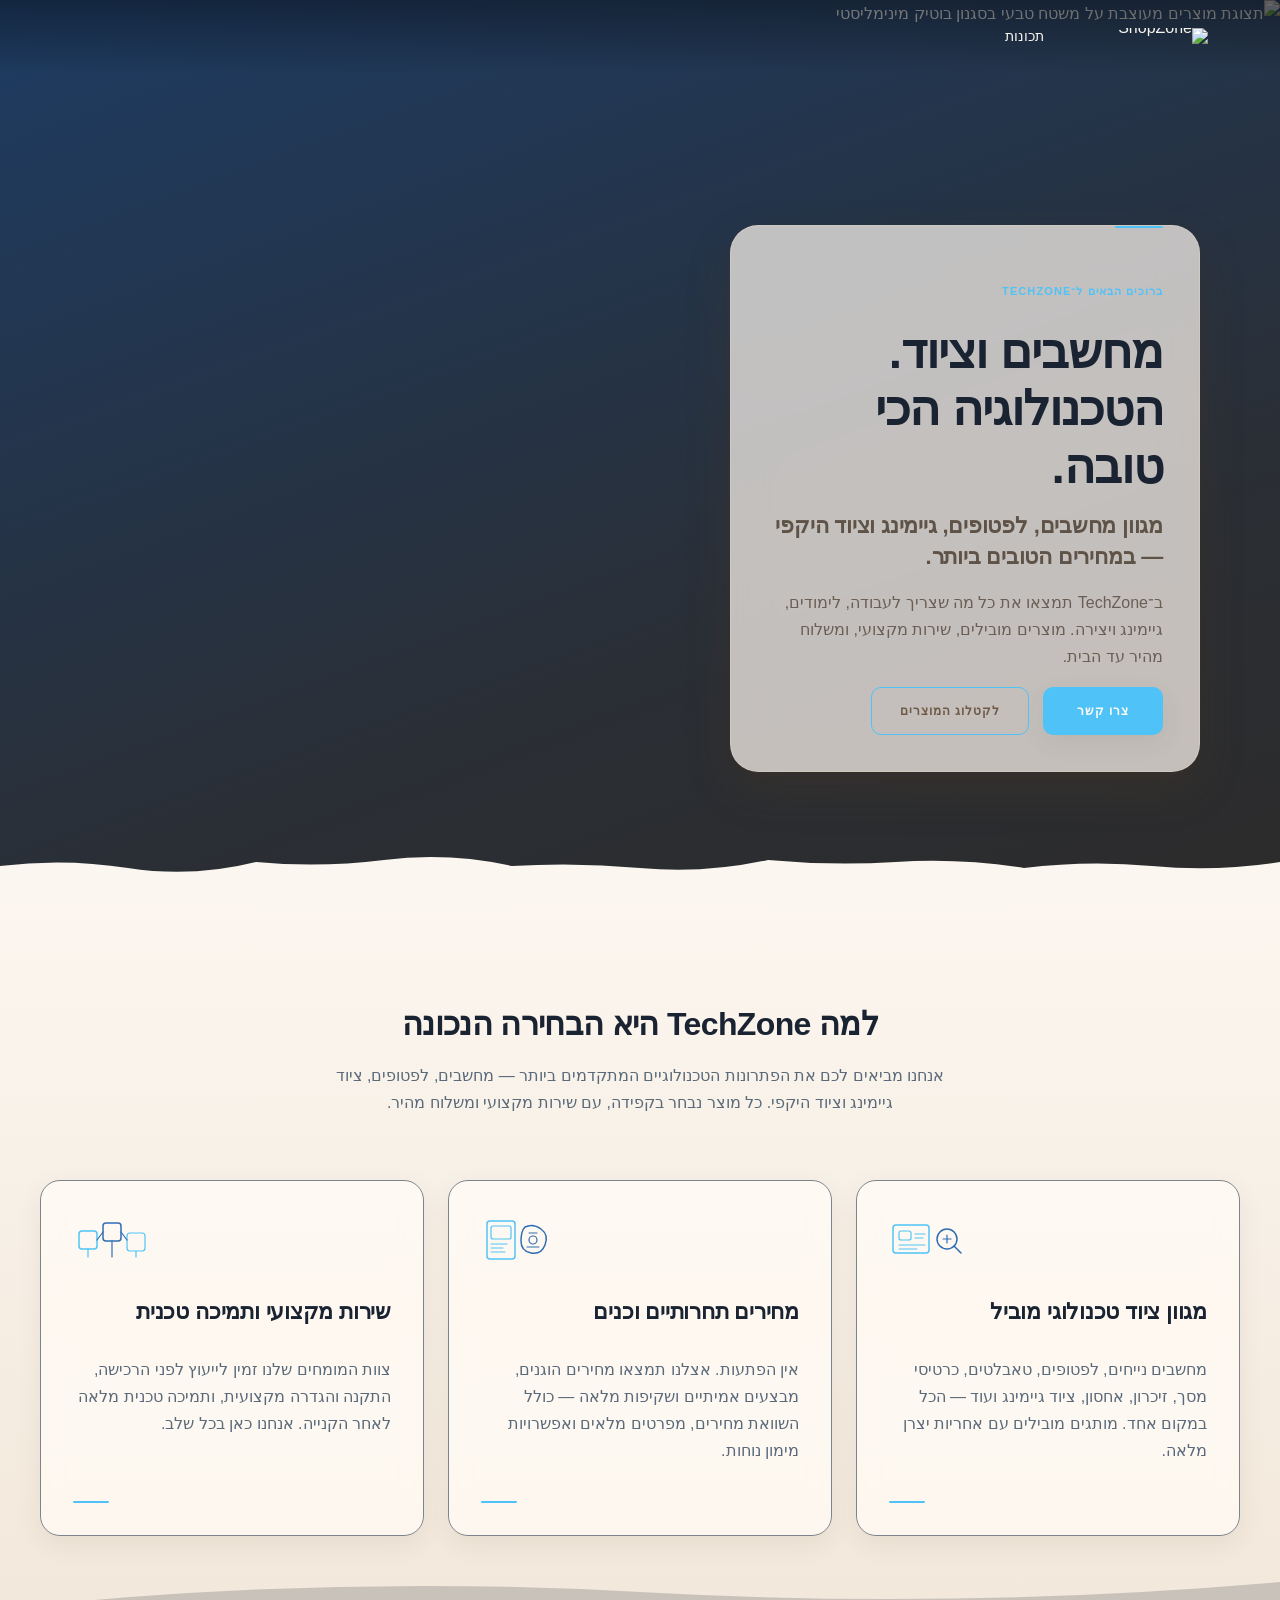
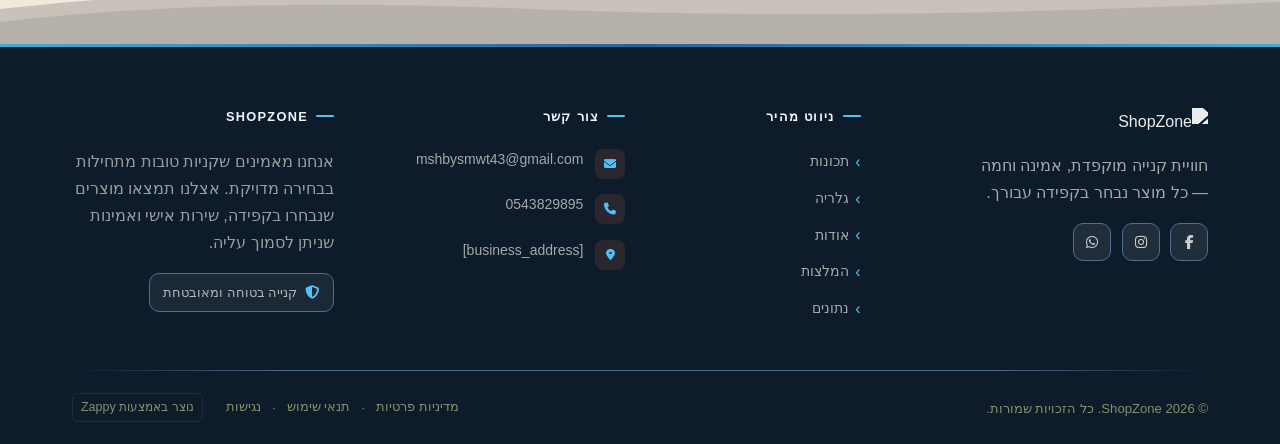
==== public/index.html @ a3709733 "Background sync: Progressive GitHub Sync" ====
<!doctype html><html dir="rtl" lang="he"><head><meta charset="UTF-8"><meta content="width=device-width,initial-scale=1" name="viewport"><meta content="index, follow" name="robots"><title>ShopZone | מסחר / קמעונאות</title><meta content="An online store focused on selling products. The specific niche, product type, and brand identity are yet to be defined." name="description"><meta content="" name="keywords"><link href="/assets/favicon.ico" rel="icon" type="image/x-icon"><link href="/assets/favicon-16x16.png" rel="icon" type="image/png" sizes="16x16"><link href="/assets/favicon-32x32.png" rel="icon" type="image/png" sizes="32x32"><link href="/assets/favicon-48x48.png" rel="icon" type="image/png" sizes="48x48"><link href="/assets/favicon-192x192.png" rel="icon" type="image/png" sizes="192x192"><link href="/assets/favicon-512x512.png" rel="icon" type="image/png" sizes="512x512"><link href="/assets/apple-touch-icon.png" rel="apple-touch-icon"><script>!function(){"use strict";var t="7cd62b9d-da8c-4a7e-b53e-143ec09399de",e="https://api.zappy5.com/api/analytics/track",a=18e5,n=2592e6,o=!0,i=!0,r=!0;var s=function(){var e="zappy_visitor_"+t,a=null;try{if(a=localStorage.getItem(e)){var o=JSON.parse(a),i=Date.now();if(i-o.created<n)return o.lastSeen=i,localStorage.setItem(e,JSON.stringify(o)),o.id}}catch(t){console.warn("Zappy Analytics: LocalStorage not available")}var r="zv_"+Date.now()+"_"+Math.random().toString(36).substr(2,9);try{localStorage.setItem(e,JSON.stringify({id:r,created:Date.now(),lastSeen:Date.now()}))}catch(t){}return r}(),c=function(){var e="zappy_session_"+t,n=null;try{if(n=sessionStorage.getItem(e)){var o=JSON.parse(n),i=Date.now();if(i-o.timestamp<a)return o.timestamp=i,sessionStorage.setItem(e,JSON.stringify(o)),o.id}}catch(t){console.warn("Zappy Analytics: SessionStorage not available")}var r="zs_"+Date.now()+"_"+Math.random().toString(36).substr(2,9);try{sessionStorage.setItem(e,JSON.stringify({id:r,timestamp:Date.now()}))}catch(t){}return r}();function l(a,n){n=n||{};var o={website_id:t,event_type:a,page_path:window.location.pathname,referrer:document.referrer||"direct",visitor_id:s,session_id:c,metadata:n};if(navigator.sendBeacon){var i=new Blob([JSON.stringify(o)],{type:"application/json"});navigator.sendBeacon(e,i)}else fetch(e,{method:"POST",headers:{"Content-Type":"application/json"},body:JSON.stringify(o),keepalive:!0}).catch(function(t){console.warn("Zappy Analytics: Failed to track event",t)})}o&&l("pageview",{title:document.title,url:window.location.href}),i&&document.addEventListener("click",function(t){var e=t.target;if("BUTTON"===e.tagName||e.closest("button")){var a="BUTTON"===e.tagName?e:e.closest("button");l("click",{element:"button",text:a.textContent.trim().substring(0,100),id:a.id||null,class:a.className||null})}else if("A"===e.tagName||e.closest("a")){var n="A"===e.tagName?e:e.closest("a");l("navigation",{element:"link",text:n.textContent.trim().substring(0,100),href:n.href,external:n.hostname!==window.location.hostname})}},!0),r&&document.addEventListener("submit",function(t){var e=t.target;l("form_submit",{form_id:e.id||null,form_name:e.name||null,form_action:e.action||null,form_method:e.method||"GET"})},!0);var d=Date.now();window.addEventListener("beforeunload",function(){l("page_unload",{time_on_page:Math.floor((Date.now()-d)/1e3),page_path:window.location.pathname})}),window.zappyAnalytics={track:l,getVisitorId:function(){return s},getSessionId:function(){return c}}}()</script><meta content="ShopZone | מסחר / קמעונאות" property="og:title"><meta content="An online store focused on selling products. The specific niche, product type, and brand identity are yet to be defined." property="og:description"><meta content="website" property="og:type"><meta content="he_IL" property="og:locale"><meta content="summary_large_image" name="twitter:card"><meta content="ShopZone | מסחר / קמעונאות" name="twitter:title"><meta content="An online store focused on selling products. The specific niche, product type, and brand identity are yet to be defined." name="twitter:description"><link href="https://cdnjs.cloudflare.com/ajax/libs/font-awesome/6.4.0/css/all.min.css" rel="stylesheet"><link href="/assets/favicon.ico" rel="icon" type="image/x-icon"><link href="/assets/favicon-16x16.png" rel="icon" type="image/png" sizes="16x16"><link href="/assets/favicon-32x32.png" rel="icon" type="image/png" sizes="32x32"><link href="/assets/favicon-48x48.png" rel="icon" type="image/png" sizes="48x48"><link href="/assets/favicon-192x192.png" rel="icon" type="image/png" sizes="192x192"><link href="/assets/favicon-512x512.png" rel="icon" type="image/png" sizes="512x512"><link href="/assets/apple-touch-icon.png" rel="apple-touch-icon"><link href="https://cdn.jsdelivr.net/npm/vanilla-cookieconsent@3/dist/cookieconsent.css" rel="stylesheet"><script src="https://cdn.jsdelivr.net/npm/vanilla-cookieconsent@3/dist/cookieconsent.umd.js"></script><script src="https://cdn.jsdelivr.net/gh/mickidum/acc_toolbar/acctoolbar/acctoolbar.min.js"></script><link href="/styles.css" rel="stylesheet"><style id="zappy-dropdown-submenu-styles">#navMenu li:has(.sub-menu),.nav-menu li:has(.sub-menu),.navbar li:has(.sub-menu),nav li:has(.sub-menu){position:relative}#navMenu .sub-menu,.nav-menu .sub-menu,.navbar .sub-menu,nav .sub-menu{display:block!important;position:absolute!important;top:100%;left:0;min-width:220px;background:#fff;border-radius:8px;box-shadow:0 8px 25px rgba(0,0,0,.15);padding:8px 0;opacity:0;visibility:hidden;transform:translateY(10px);transition:all .3s ease;z-index:1000;list-style:none;pointer-events:none}#navMenu li:hover>.sub-menu,.nav-menu li:hover>.sub-menu,.navbar li:hover>.sub-menu,nav li:hover>.sub-menu{opacity:1!important;visibility:visible!important;transform:translateY(0)!important;pointer-events:auto!important}.sub-menu li{list-style:none;margin:0;padding:0}.sub-menu a{display:block!important;padding:10px 16px!important;color:var(--text-dark,#333)!important;font-weight:500;text-decoration:none;white-space:nowrap;transition:background-color .2s}.sub-menu a:hover{background-color:#f5f5f5}[dir=rtl] .nav-menu .sub-menu,[dir=rtl] .navbar .sub-menu,[dir=rtl] nav .sub-menu,html[lang=ar] .nav-menu .sub-menu,html[lang=ar] .navbar .sub-menu,html[lang=ar] nav .sub-menu,html[lang=he] .nav-menu .sub-menu,html[lang=he] .navbar .sub-menu,html[lang=he] nav .sub-menu{left:auto!important;right:0!important}.sub-menu:empty,.sub-menu:not(:has(li)),.sub-menu:not(:has(li:not(.zappy-hidden-menu-item))){display:none!important;opacity:0!important;visibility:hidden!important;pointer-events:none!important}li:has(.menu-group-title):hover>.sub-menu{opacity:1!important;visibility:visible!important;transform:translateY(0)!important;pointer-events:auto!important}#navMenu>li>.menu-group-title,.nav-menu>li>.menu-group-title{display:inline-block;padding:.5rem 1rem;cursor:default;user-select:none}@media (max-width:768px){#navMenu .sub-menu,.nav-menu .sub-menu,.navbar .sub-menu,nav .sub-menu{position:static!important;transform:none!important;box-shadow:none!important;background:0 0!important;max-height:0;overflow:hidden;opacity:0;visibility:hidden;transition:max-height .3s ease,opacity .3s ease;padding:0!important;border-radius:0!important}.sub-menu.mobile-expanded{max-height:500px!important;opacity:1!important;visibility:visible!important;padding:8px 0 8px 16px!important}[dir=rtl] .sub-menu.mobile-expanded,html[lang=he] .sub-menu.mobile-expanded{padding:8px 16px 8px 0!important}#navMenu li:hover>.sub-menu,.nav-menu li:hover>.sub-menu,.navbar li:hover>.sub-menu,nav li:hover>.sub-menu{opacity:0;visibility:hidden;pointer-events:none}#navMenu li>.sub-menu.mobile-expanded,.nav-menu li>.sub-menu.mobile-expanded,.navbar li>.sub-menu.mobile-expanded,nav li>.sub-menu.mobile-expanded{opacity:1!important;visibility:visible!important;pointer-events:auto!important}#navMenu li:has(.sub-menu),.nav-menu li:has(.sub-menu),.navbar li:has(.sub-menu),nav li:has(.sub-menu){display:flex!important;flex-wrap:wrap!important;align-items:center!important;position:relative!important;min-height:44px!important}#navMenu li:has(.sub-menu)>a,.nav-menu li:has(.sub-menu)>a,.navbar li:has(.sub-menu)>a,nav li:has(.sub-menu)>a{flex:1!important;min-width:0!important}#navMenu li:has(.sub-menu)>.menu-group-title,.nav-menu li:has(.sub-menu)>.menu-group-title,.navbar li:has(.sub-menu)>.menu-group-title,nav li:has(.sub-menu)>.menu-group-title{flex:1!important;min-width:0!important;padding:0!important;line-height:inherit!important}#navMenu li:has(.sub-menu)>.sub-menu,.nav-menu li:has(.sub-menu)>.sub-menu,.navbar li:has(.sub-menu)>.sub-menu,nav li:has(.sub-menu)>.sub-menu{flex-basis:100%!important;width:100%!important}#navMenu li:has(.sub-menu)>a [class*=arrow],#navMenu li:has(.sub-menu)>a [class*=chevron],.nav-menu li:has(.sub-menu)>a .fa-angle-down,.nav-menu li:has(.sub-menu)>a .fa-chevron-down,.nav-menu li:has(.sub-menu)>a [class*=arrow],.nav-menu li:has(.sub-menu)>a [class*=chevron],nav li:has(.sub-menu)>a [class*=arrow],nav li:has(.sub-menu)>a [class*=chevron]{display:none!important;visibility:hidden!important}.mobile-submenu-toggle{display:flex!important;align-items:center!important;justify-content:center!important;width:44px!important;height:auto!important;background:0 0!important;border:none!important;cursor:pointer!important;color:var(--text-light)!important;position:static!important;flex-shrink:0!important;align-self:stretch!important;z-index:2!important;padding:0!important;margin:0!important}.mobile-submenu-toggle::after{content:''!important;width:0!important;height:0!important;border-left:6px solid transparent!important;border-right:6px solid transparent!important;border-top:7px solid currentColor!important;transition:transform .3s ease!important}.mobile-submenu-toggle.expanded::after{transform:rotate(180deg)!important}.sub-menu a{padding:10px 0!important;display:block!important;color:var(--text-light)!important}.navbar .sub-menu li a,.zappy-products-dropdown .sub-menu a,nav.navbar .sub-menu li a{color:var(--text-light)!important}}@media (min-width:769px){.mobile-submenu-toggle{display:none!important}}</style><style id="mobile-lang-menu-deployed-css">@media (max-width:768px){.lang-switcher,.nav-container .lang-switcher,.nav-cta-container .lang-switcher,.nav-ecommerce-icons .lang-switcher,.nav-icons-left .lang-switcher,.navbar .lang-switcher,.navbar .nav-cta-container .lang-switcher{display:none!important}.mobile-lang-menu{width:100%;border-top:1px solid rgba(128,128,128,.2);padding:8px 0 0 0;margin-top:8px}.mobile-lang-toggle{display:flex!important;align-items:center;justify-content:space-between;width:100%;padding:12px 16px;background:0 0;border:none;cursor:pointer;font-size:15px;color:inherit;font-family:inherit}.mobile-lang-toggle::after{content:'';display:inline-block;width:8px;height:8px;border-right:2px solid currentColor;border-bottom:2px solid currentColor;transform:rotate(45deg);transition:transform .3s ease;margin-left:8px}.mobile-lang-toggle.expanded::after{transform:rotate(-135deg)}.mobile-lang-options{max-height:0;overflow:hidden;transition:max-height .3s ease}.mobile-lang-options.expanded{max-height:300px}.mobile-lang-option{display:flex!important;align-items:center;gap:10px;padding:10px 24px;text-decoration:none;color:inherit;font-size:14px;font-family:inherit}.mobile-lang-option:hover{background:rgba(128,128,128,.1)}.mobile-lang-option.active{font-weight:600;opacity:.7;pointer-events:none}.mobile-lang-option img{width:20px;height:20px;border-radius:50%}}@media (min-width:769px){.mobile-lang-menu{display:none!important}}</style><style id="zappy-widget-visibility">#mic-access-tool-box,#mic-access-tool-general-button,#mic-init-access-tool #mic-access-tool-box,#mic-init-access-tool #mic-access-tool-general-button,#mic-init-access-tool .mic-access-tool-general-button,._access-icon,._access-menu,.mic-access-tool-box,.mic-access-tool-general-button,div[id*=mic-access-tool-box]{display:none!important;visibility:hidden!important;opacity:0!important;pointer-events:none!important}</style></head><body><nav class="navbar" dir="rtl"><button aria-label="Menu" class="mobile-toggle" id="mobileToggle"><svg viewBox="0 0 24 24" fill="none" height="24" width="24" class="hamburger-icon"><path d="M3 12h18M3 6h18M3 18h18" stroke="currentColor" stroke-width="2" stroke-linecap="round"></path></svg><svg viewBox="0 0 24 24" fill="none" height="24" width="24" class="close-icon" style="display:none"><path d="M18 6L6 18M6 6l12 12" stroke="currentColor" stroke-width="2" stroke-linecap="round"></path></svg></button><button aria-label="Call" class="phone-header-btn" data-phone="0543829895"><svg viewBox="0 0 24 24" fill="currentColor" height="20" width="20"><path d="M22 16.92v3a2 2 0 0 1-2.18 2 19.79 19.79 0 0 1-8.63-3.07 19.5 19.5 0 0 1-6-6 19.79 19.79 0 0 1-3.07-8.67A2 2 0 0 1 4.11 2h3a2 2 0 0 1 2 1.72 12.84 12.84 0 0 0 .7 2.81 2 2 0 0 1-.45 2.11L8.09 9.91a16 16 0 0 0 6 6l1.27-1.27a2 2 0 0 1 2.11-.45 12.84 12.84 0 0 0 2.81.7A2 2 0 0 1 22 16.92z"></path></svg></button><div class="nav-container"><div class="nav-right-group"><div class="nav-brand"><a href="/" class="logo-link"><img alt="ShopZone" src="/assets/business-logo.webp" class="logo"></a></div><ul class="nav-menu" id="navMenu"><li><a href="#features">תכונות</a></li></ul></div><div class="nav-cta-container"></div></div></nav><script>window.addEventListener("load",function(){const e=document.querySelector(".navbar, nav, header");if(!e)return void console.log("[Navbar] Navbar element not found");let t=document.getElementById("mobileToggle")||document.querySelector(".mobile-toggle")||document.querySelector(".hamburger")||document.querySelector(".hamburger-menu")||document.querySelector(".menu-toggle")||document.querySelector(".burger-menu")||document.querySelector('[aria-label="Menu"]')||document.querySelector('[aria-label="תפריט"]');const o=document.querySelector(".phone-header-btn"),n=window.getComputedStyle(e);let r=n.backgroundColor;if(console.log("[Navbar] Initial navbar background:",r),"transparent"===r||"rgba(0, 0, 0, 0)"===r||r.startsWith("rgba")&&r.includes(", 0)")){const e=n.backgroundImage;if(e&&"none"!==e)console.log("[Navbar] Navbar has background image/gradient, using dark text"),r="rgb(240, 240, 240)";else{const e=window.getComputedStyle(document.body).backgroundColor;console.log("[Navbar] Navbar transparent, using body background:",e),r=e}}const i=r.match(/\d+/g);if(i&&i.length>=3){const e=(.299*parseInt(i[0])+.587*parseInt(i[1])+.114*parseInt(i[2]))/255;console.log("[Navbar] Mobile button colors preserved from Claude CSS (luminance:",e.toFixed(2)+")");const n=document.createElement("style");n.id="zappy-mobile-nav-fix";document.documentElement.lang;document.documentElement.dir,n.textContent='\n        /* Hide mobile buttons on desktop, show only on mobile */\n        @media (min-width: 769px) {\n          .mobile-toggle,\n          .phone-header-btn {\n            display: none !important;\n          }\n        }\n        \n        /* Show and position mobile buttons correctly on mobile */\n        @media (max-width: 768px) {\n          .mobile-toggle,\n          .phone-header-btn {\n            position: absolute !important;\n            top: 50% !important;\n            transform: translateY(-50%) !important;\n            z-index: 1001 !important;\n            display: flex !important;\n            align-items: center !important;\n            justify-content: center !important;\n            width: 36px !important;\n            height: 36px !important;\n            border-radius: 50% !important;\n            border: none !important;\n            cursor: pointer !important;\n            padding: 6px !important;\n            background: none !important;\n            color: var(--nav-text, var(--text-light)) !important;\n          }\n          \n          /* LTR positioning (default): hamburger LEFT, phone RIGHT */\n          html:not([dir="rtl"]):not([lang="he"]):not([lang="ar"]) .mobile-toggle,\n          html[dir="ltr"] .mobile-toggle {\n            left: 12px !important;\n            right: auto !important;\n          }\n          html:not([dir="rtl"]):not([lang="he"]):not([lang="ar"]) .phone-header-btn,\n          html[dir="ltr"] .phone-header-btn {\n            right: 12px !important;\n            left: auto !important;\n          }\n          \n          /* RTL positioning: hamburger RIGHT, phone LEFT */\n          html[dir="rtl"] .mobile-toggle,\n          html[lang="he"] .mobile-toggle,\n          html[lang="ar"] .mobile-toggle {\n            right: 12px !important;\n            left: auto !important;\n          }\n          html[dir="rtl"] .phone-header-btn,\n          html[lang="he"] .phone-header-btn,\n          html[lang="ar"] .phone-header-btn {\n            left: 12px !important;\n            right: auto !important;\n          }\n          \n          /* CRITICAL: Ensure nav-container has min-height on mobile */\n          /* All children are positioned absolutely/fixed on mobile, so height:auto collapses to 0 */\n          .nav-container {\n            min-height: 70px !important;\n            position: relative !important;\n          }\n          \n          /* Ensure SVG icons are properly sized and inherit color */\n          .mobile-toggle svg,\n          .phone-header-btn svg {\n            width: 24px !important;\n            height: 24px !important;\n            /* Don\'t force display - let JavaScript control hamburger/close toggle */\n          }\n          \n          /* Reset nav-cta-container on mobile - remove desktop box-shadow/padding */\n          /* that creates a visible ghost box when CTA button is hidden */\n          .nav-cta-container {\n            box-shadow: none !important;\n            padding: 0 !important;\n          }\n          \n          /* Hide nav-cta-container entirely on mobile when there\'s no lang-switcher */\n          /* (only the CTA button is inside, and it\'s hidden on mobile) */\n          .nav-cta-container:not(:has(.lang-switcher)) {\n            display: none !important;\n          }\n          \n          /* CRITICAL: Prevent hero image fade gradient from bleeding over headline text */\n          /* The .image-fade-gradient has bottom: -30px (extends below parent) */\n          /* On mobile stacked layout, this overlaps the h1 text below the image */\n          .hero-image-column {\n            overflow: hidden !important;\n          }\n          .image-fade-gradient {\n            bottom: 0 !important;\n          }\n          \n          /* Hide desktop language switcher on mobile - hamburger menu handles it */\n          /* High specificity to override stored CSS */\n          .lang-switcher,\n          .nav-cta-container .lang-switcher,\n          .nav-container .lang-switcher,\n          .navbar .lang-switcher,\n          .navbar .nav-cta-container .lang-switcher {\n            display: none !important;\n          }\n        }\n      ';const r=document.getElementById("zappy-mobile-nav-fix");r&&r.remove(),document.head.appendChild(n),console.log("[Navbar] Critical CSS injected for mobile nav positioning");const l=window.innerWidth<=768;if(t){const e=t.querySelector(".hamburger-icon"),o=t.querySelector(".close-icon");e&&(e.style.setProperty("width","24px","important"),e.style.setProperty("height","24px","important"),e.style.setProperty("display","block","important")),o&&(o.style.setProperty("width","24px","important"),o.style.setProperty("height","24px","important"),o.style.setProperty("display","none","important")),l?(t.style.setProperty("position","absolute","important"),t.style.setProperty("top","50%","important"),t.style.setProperty("transform","translateY(-50%)","important"),t.style.setProperty("z-index","1001","important"),t.style.removeProperty("left"),t.style.removeProperty("right"),console.log("[Navbar] Mobile toggle positioning applied (mobile viewport)")):(t.style.removeProperty("position"),t.style.removeProperty("top"),t.style.removeProperty("transform"),t.style.removeProperty("z-index"),t.style.removeProperty("left"),t.style.removeProperty("right"),console.log("[Navbar] Desktop viewport - cleared mobile toggle inline positioning"))}if(o){const e=o.querySelector("svg");e&&(e.style.width="24px",e.style.height="24px",e.setAttribute("width","24"),e.setAttribute("height","24")),l?(o.style.setProperty("position","absolute","important"),o.style.setProperty("top","50%","important"),o.style.setProperty("transform","translateY(-50%)","important"),o.style.setProperty("z-index","1001","important"),o.style.removeProperty("left"),o.style.removeProperty("right"),console.log("[Navbar] Phone button positioning applied (mobile viewport)")):(o.style.removeProperty("position"),o.style.removeProperty("top"),o.style.removeProperty("transform"),o.style.removeProperty("z-index"),o.style.removeProperty("left"),o.style.removeProperty("right"),console.log("[Navbar] Desktop viewport - cleared phone button inline positioning"))}}else console.log("[Navbar] Could not parse background color:",r);t=document.getElementById("mobileToggle")||document.querySelector(".mobile-toggle")||document.querySelector(".hamburger")||document.querySelector(".hamburger-menu")||document.querySelector(".menu-toggle")||document.querySelector(".burger-menu")||document.querySelector('[aria-label="Menu"]')||document.querySelector('[aria-label="תפריט"]');const l=document.getElementById("navMenu")||document.querySelector(".nav-menu")||document.querySelector(".nav-links")||document.querySelector("nav ul:not(.submenu)");if(!t||!l)return void console.log("[Navbar] Mobile toggle or menu not found:",{toggle:!!t,menu:!!l});l.id||(l.id="navMenu"),console.log("[Navbar] Initializing mobile menu...");const a=t.cloneNode(!0);t.parentNode.replaceChild(a,t),a.addEventListener("click",function(e){e.preventDefault(),e.stopPropagation();const t=this.querySelector(".hamburger-icon"),o=this.querySelector(".close-icon");l.classList.contains("active")?(l.classList.remove("active"),t&&t.style.setProperty("display","block","important"),o&&o.style.setProperty("display","none","important"),document.body.style.overflow="",console.log("[Navbar] Menu closed")):(l.classList.add("active"),t&&t.style.setProperty("display","none","important"),o&&o.style.setProperty("display","block","important"),document.body.style.overflow="hidden",console.log("[Navbar] Menu opened"))}),l.querySelectorAll("a").forEach(function(e){e.addEventListener("click",function(){if("#"===this.getAttribute("href"))return;const e=a.querySelector(".hamburger-icon"),t=a.querySelector(".close-icon");l.classList.remove("active"),e&&e.style.setProperty("display","block","important"),t&&t.style.setProperty("display","none","important"),document.body.style.overflow="",console.log("[Navbar] Menu closed (link clicked)")})});var s=l.querySelectorAll(".dropdown-toggle");s.forEach(function(e){e.addEventListener("click",function(e){e.preventDefault(),e.stopPropagation();var t=this.closest(".nav-dropdown");t&&(t.parentNode.querySelectorAll(".nav-dropdown.open").forEach(function(e){e!==t&&e.classList.remove("open")}),t.classList.toggle("open"),console.log("[Navbar] Dropdown toggled:",t.classList.contains("open")?"open":"closed"))})}),document.addEventListener("click",function(e){e.target.closest(".nav-dropdown")||document.querySelectorAll(".nav-dropdown.open").forEach(function(e){e.classList.remove("open")})}),console.log("[Navbar] Dropdown handlers initialized for "+s.length+" dropdowns"),o&&o.addEventListener("click",function(){const e=document.querySelectorAll('a[href^="tel:"]'),t=e.length>0?e[0].getAttribute("href").replace("tel:",""):"0543829895";window.location.href="tel:"+t,console.log("[Navbar] Phone button clicked")}),console.log("[Navbar] Mobile menu initialized successfully");const p=function(){const e=document.querySelector(".whatsapp-float");e&&(window.innerWidth>=769?(e.style.setProperty("display","none","important"),e.style.setProperty("visibility","hidden","important"),e.style.setProperty("opacity","0","important"),e.style.setProperty("pointer-events","none","important"),console.log("[WhatsApp] Button hidden on desktop")):(e.style.removeProperty("display"),e.style.removeProperty("visibility"),e.style.removeProperty("opacity"),e.style.removeProperty("pointer-events"),console.log("[WhatsApp] Button visible on mobile")))};let c;p(),window.addEventListener("resize",function(){clearTimeout(c),c=setTimeout(p,100)})})</script><main><section class="index-hero-section" data-layout-spec="בית-hero" dir="rtl" id="hero" data-hero-type="fullscreen-scrim"><div class="index-hero-bg"><img alt="תצוגת מוצרים מעוצבת על משטח טבעי בסגנון בוטיק מינימליסטי" src="/assets/site-index-hero-image-1-1775241891727-wru6cg.webp?v=1775241891727" data-context="Warm natural-light lifestyle retail scene: a beautifully arranged flat lay or tabletop display with curated everyday products — ceramics, small goods, wrapped packages — on a linen or marble surface. Soft morning light, warm cream and terracotta tones, editorial premium feel, no people, calm and inviting atmosphere, high-end boutique retail photography." data-hero-bg="true" data-placeholder="index-hero-image-1" height="700" width="1200"></div><div class="index-hero-scrim" aria-hidden="true"></div><div class="index-hero-card-wrapper"><div class="index-hero-card"><div class="index-hero-accent-line" aria-hidden="true"></div><span class="index-hero-eyebrow">ברוכים הבאים ל־TechZone</span><h1 class="index-hero-h1">מחשבים וציוד.<br>הטכנולוגיה הכי טובה.</h1><h3 class="index-hero-h3">מגוון מחשבים, לפטופים, גיימינג וציוד היקפי — במחירים הטובים ביותר.</h3><p class="index-hero-body">ב־TechZone תמצאו את כל מה שצריך לעבודה, לימודים, גיימינג ויצירה. מוצרים מובילים, שירות מקצועי, ומשלוח מהיר עד הבית.</p><div class="index-hero-ctas"><a href="#contact" class="index-hero-btn-primary">צרו קשר</a><a href="#showcase" class="index-hero-btn-secondary">לקטלוג המוצרים</a></div></div></div><div class="index-hero-divider-wrapper"><svg viewBox="0 0 1200 72" aria-hidden="true" xmlns="http://www.w3.org/2000/svg" data-no-icon-edit="true" preserveAspectRatio="none"><path d="M0,72 L0,38 Q60,30 120,40 T240,34 Q300,40 360,32 T480,38 Q540,34 600,40 T720,32 Q780,38 840,34 T960,40 Q1020,32 1080,38 T1200,34 L1200,72 Z" fill="#fbf6ef"></path></svg></div></section><section class="index-features-section" data-layout-spec="בית-features" dir="rtl" id="features"><div class="index-features-container"><div class="index-features-intro"><h2 class="index-features-heading">למה TechZone היא הבחירה הנכונה</h2><p class="index-features-subheading">אנחנו מביאים לכם את הפתרונות הטכנולוגיים המתקדמים ביותר — מחשבים, לפטופים, ציוד גיימינג וציוד היקפי. כל מוצר נבחר בקפידה, עם שירות מקצועי ומשלוח מהיר.</p></div><div class="index-features-grid"><article class="index-feature-card"><div class="index-feature-illustration" aria-hidden="true"><svg viewBox="0 0 80 56" fill="none" height="56" width="80" aria-hidden="true" xmlns="http://www.w3.org/2000/svg" data-no-icon-edit="true"><rect fill="none" height="28" rx="3" stroke="#4FC3F7" stroke-width="1.5" width="36" x="4" y="12"></rect><rect fill="none" height="9" rx="2" stroke="#4FC3F7" stroke-width="1.2" width="12" x="10" y="18"></rect><line stroke="#4FC3F7" stroke-linecap="round" stroke-width="1.2" x1="26" x2="36" y1="21" y2="21"></line><line stroke="#4FC3F7" stroke-linecap="round" stroke-width="1.2" x1="26" x2="34" y1="25" y2="25"></line><line stroke="#4FC3F7" stroke-linecap="round" stroke-width="1" x1="10" x2="36" y1="32" y2="32"></line><line stroke="#4FC3F7" stroke-linecap="round" stroke-width="1" x1="10" x2="28" y1="36" y2="36"></line><circle cx="58" cy="26" fill="none" r="10" stroke="#2E6DB4" stroke-width="1.5"></circle><line stroke="#2E6DB4" stroke-linecap="round" stroke-width="1.5" x1="65" x2="72" y1="33" y2="40"></line><line stroke="#2E6DB4" stroke-linecap="round" stroke-width="1.2" x1="54" x2="62" y1="26" y2="26"></line><line stroke="#2E6DB4" stroke-linecap="round" stroke-width="1.2" x1="58" x2="58" y1="22" y2="30"></line></svg></div><div class="index-feature-content"><h3 class="index-feature-title">מגוון ציוד טכנולוגי מוביל</h3><p class="index-feature-text">מחשבים נייחים, לפטופים, טאבלטים, כרטיסי מסך, זיכרון, אחסון, ציוד גיימינג ועוד — הכל במקום אחד. מותגים מובילים עם אחריות יצרן מלאה.</p><div class="index-feature-accent-line" aria-hidden="true"></div></div></article><article class="index-feature-card"><div class="index-feature-illustration" aria-hidden="true"><svg viewBox="0 0 80 56" fill="none" height="56" width="80" aria-hidden="true" xmlns="http://www.w3.org/2000/svg" data-no-icon-icon="true"><rect fill="none" height="38" rx="3" stroke="#4FC3F7" stroke-width="1.5" width="28" x="6" y="8"></rect><rect fill="none" height="13" rx="2" stroke="#4FC3F7" stroke-width="1.2" width="20" x="10" y="13"></rect><line stroke="#4FC3F7" stroke-linecap="round" stroke-width="1.2" x1="10" x2="26" y1="31" y2="31"></line><line stroke="#4FC3F7" stroke-linecap="round" stroke-width="1" x1="10" x2="22" y1="35" y2="35"></line><line stroke="#4FC3F7" stroke-linecap="round" stroke-width="1" x1="10" x2="24" y1="39" y2="39"></line><path d="M44 14 Q52 10 60 16 Q68 22 64 32 Q60 42 50 40 Q40 38 40 28 Q40 18 44 14Z" fill="none" stroke="#2E6DB4" stroke-width="1.5"></path><circle cx="52" cy="27" fill="none" r="4" stroke="#2E6DB4" stroke-width="1.2"></circle><line stroke="#2E6DB4" stroke-linecap="round" stroke-width="1" x1="48" x2="56" y1="20" y2="20"></line><line stroke="#2E6DB4" stroke-linecap="round" stroke-width="1" x1="46" x2="58" y1="34" y2="34"></line></svg></div><div class="index-feature-content"><h3 class="index-feature-title">מחירים תחרותיים וכנים</h3><p class="index-feature-text">אין הפתעות. אצלנו תמצאו מחירים הוגנים, מבצעים אמיתיים ושקיפות מלאה — כולל השוואת מחירים, מפרטים מלאים ואפשרויות מימון נוחות.</p><div class="index-feature-accent-line" aria-hidden="true"></div></div></article><article class="index-feature-card"><div class="index-feature-illustration" aria-hidden="true"><svg viewBox="0 0 80 56" fill="none" height="56" width="80" aria-hidden="true" xmlns="http://www.w3.org/2000/svg" data-no-icon-edit="true"><rect fill="none" height="18" rx="3" stroke="#4FC3F7" stroke-width="1.5" width="18" x="6" y="18"></rect><rect fill="none" height="18" rx="3" stroke="#2E6DB4" stroke-width="1.5" width="18" x="30" y="10"></rect><rect fill="none" height="18" rx="3" stroke="#4FC3F7" stroke-width="1.2" width="18" x="54" y="20"></rect><line stroke="#2E6DB4" stroke-linecap="round" stroke-width="1.2" x1="24" x2="30" y1="27" y2="19"></line><line stroke="#2E6DB4" stroke-linecap="round" stroke-width="1.2" x1="48" x2="54" y1="19" y2="27"></line><line stroke="#4FC3F7" stroke-linecap="round" stroke-width="1.2" x1="15" x2="15" y1="36" y2="44"></line><line stroke="#2E6DB4" stroke-linecap="round" stroke-width="1.2" x1="39" x2="39" y1="28" y2="44"></line><line stroke="#4FC3F7" stroke-linecap="round" stroke-width="1.2" x1="63" x2="63" y1="38" y2="44"></line></svg></div><div class="index-feature-content"><h3 class="index-feature-title">שירות מקצועי ותמיכה טכנית</h3><p class="index-feature-text">צוות המומחים שלנו זמין לייעוץ לפני הרכישה, התקנה והגדרה מקצועית, ותמיכה טכנית מלאה לאחר הקנייה. אנחנו כאן בכל שלב.</p><div class="index-feature-accent-line" aria-hidden="true"></div></div></article></div></div><div class="index-features-divider-wrapper"><svg viewBox="0 0 1200 90" aria-hidden="true" xmlns="http://www.w3.org/2000/svg" data-no-icon-edit="true" preserveAspectRatio="none"><path d="M0,90 L0,55 Q300,20 600,38 Q900,56 1200,28 L1200,90 Z" fill="var(--bg-dark)" fill-opacity="0.18"></path><path d="M0,90 L0,68 Q200,42 500,55 Q800,68 1200,48 L1200,90 Z" fill="var(--bg-dark)" fill-opacity="0.10"></path></svg></div></section></main><footer class="site-footer" dir="rtl"><div class="footer-container"><div class="footer-top"><div class="footer-col footer-brand"><a href="/" class="footer-logo-link"><img alt="ShopZone" src="/assets/business-logo.webp" class="logo"></a><p class="footer-tagline">חוויית קנייה מוקפדת, אמינה וחמה — כל מוצר נבחר בקפידה עבורך.</p><div class="footer-social"><a href="[facebook_handle]" aria-label="Facebook"><i class="fab fa-facebook-f"></i></a><a href="[instagram_handle]" aria-label="Instagram"><i class="fab fa-instagram"></i></a><a href="[whatsapp_handle]" aria-label="WhatsApp"><i class="fab fa-whatsapp"></i></a></div></div><div class="footer-col"><h4 class="footer-heading"><span class="heading-accent"></span>ניווט מהיר</h4><ul class="footer-links"><li><a href="#features">תכונות</a></li><li><a href="#showcase">גלריה</a></li><li><a href="#about">אודות</a></li><li><a href="#testimonials">המלצות</a></li><li><a href="#stats">נתונים</a></li></ul></div><div class="footer-col"><h4 class="footer-heading"><span class="heading-accent"></span>צור קשר</h4><ul class="footer-contact"><li><span class="contact-icon"><i class="fas fa-envelope"></i></span><span class="contact-text"><a href="mailto:mshbysmwt43@gmail.com">mshbysmwt43@gmail.com</a></span></li><li><span class="contact-icon"><i class="fas fa-phone"></i></span><span class="contact-text"><a href="tel:0543829895">0543829895</a></span></li><li><a href="/"><span class="contact-icon"><i class="fas fa-map-marker-alt"></i></span><span class="contact-text">[business_address]</span></a></li></ul></div><div class="footer-col footer-extra"><h4 class="footer-heading"><span class="heading-accent"></span>ShopZone</h4><p class="footer-about-text">אנחנו מאמינים שקניות טובות מתחילות בבחירה מדויקת. אצלנו תמצאו מוצרים שנבחרו בקפידה, שירות אישי ואמינות שניתן לסמוך עליה.</p><div class="footer-badge"><i class="fas fa-shield-alt"></i><span>קנייה בטוחה ומאובטחת</span></div></div></div><div class="footer-divider"></div><div class="footer-bottom"><div class="footer-bottom-right"><span class="footer-copyright">© 2026 ShopZone. כל הזכויות שמורות.</span></div><div class="footer-bottom-left"><nav class="footer-legal" aria-label="קישורים משפטיים"><a href="/privacy">מדיניות פרטיות</a><span class="legal-sep">·</span><a href="/terms">תנאי שימוש</a><span class="legal-sep">·</span><a href="/accessibility">נגישות</a></nav><a href="https://zappy5.com" class="zappy-attribution" target="_blank">נוצר באמצעות Zappy</a></div></div></div></footer><a href="https://wa.me/[whatsapp_handle]" class="whatsapp-float" aria-label="WhatsApp"><i class="fab fa-whatsapp"></i></a><div data-integration="accessibility:toolbar"></div><script src="/script.js"></script><script id="zappy-mobile-submenu-script">!function(){function e(){if(window.innerWidth>768)return document.querySelectorAll(".mobile-submenu-toggle").forEach(function(e){e.remove()}),void document.querySelectorAll(".sub-menu.mobile-expanded").forEach(function(e){e.classList.remove("mobile-expanded")});document.querySelectorAll(".nav-menu li:has(.sub-menu), nav li:has(.sub-menu), .navbar li:has(.sub-menu), #navMenu li:has(.sub-menu)").forEach(function(e){if(!e.querySelector(".mobile-submenu-toggle")){var t=e.querySelector(".sub-menu"),n=e.querySelector(":scope > a");if(t&&n){var o=document.createElement("button");o.className="mobile-submenu-toggle",o.setAttribute("aria-label","Toggle submenu"),o.setAttribute("type","button"),n.insertAdjacentElement("afterend",o),o.addEventListener("click",function(e){e.preventDefault(),e.stopPropagation(),document.querySelectorAll(".sub-menu.mobile-expanded").forEach(function(e){if(e!==t){e.classList.remove("mobile-expanded");var n=e.parentElement.querySelector(".mobile-submenu-toggle");n&&n.classList.remove("expanded")}}),t.classList.toggle("mobile-expanded"),o.classList.toggle("expanded")})}}})}var t;"loading"===document.readyState?document.addEventListener("DOMContentLoaded",e):e(),window.addEventListener("resize",function(){clearTimeout(t),t=setTimeout(e,250)});var n=new MutationObserver(function(t){t.forEach(function(t){if("attributes"===t.type){var n=t.target;n.classList&&(n.classList.contains("active")||n.classList.contains("open"))&&setTimeout(e,100)}})});setTimeout(function(){document.querySelectorAll(".mobile-menu, .nav-menu, #navMenu, nav").forEach(function(e){n.observe(e,{attributes:!0,attributeFilter:["class","style"]})})},500)}()</script><script id="zappy-mobile-lang-menu-script">!function(){function e(){if(window.innerWidth>768){var e=document.querySelector(".mobile-lang-menu");e&&e.remove()}else if(!document.querySelector(".mobile-lang-menu")){var n=document.querySelector(".lang-switcher");if(n){var a=n.querySelector(".lang-switcher-dropdown");if(a){var i=a.querySelectorAll(".lang-option");if(0!==i.length){var t=document.getElementById("navMenu")||document.querySelector(".nav-menu")||document.querySelector("nav ul");if(t){var l=document.documentElement.lang||"en",s=document.createElement("div");s.className="mobile-lang-menu";var c={he:{name:"עברית",flag:"https://api.iconify.design/circle-flags/il.svg"},en:{name:"English",flag:"https://api.iconify.design/circle-flags/us.svg"},ar:{name:"العربية",flag:"https://api.iconify.design/circle-flags/sa.svg"},fr:{name:"Français",flag:"https://api.iconify.design/circle-flags/fr.svg"},es:{name:"Español",flag:"https://api.iconify.design/circle-flags/es.svg"},de:{name:"Deutsch",flag:"https://api.iconify.design/circle-flags/de.svg"},ru:{name:"Русский",flag:"https://api.iconify.design/circle-flags/ru.svg"},zh:{name:"中文",flag:"https://api.iconify.design/circle-flags/cn.svg"},ja:{name:"日本語",flag:"https://api.iconify.design/circle-flags/jp.svg"},pt:{name:"Português",flag:"https://api.iconify.design/circle-flags/br.svg"},it:{name:"Italiano",flag:"https://api.iconify.design/circle-flags/it.svg"},ko:{name:"한국어",flag:"https://api.iconify.design/circle-flags/kr.svg"}}[l]||{name:l,flag:""},r=document.createElement("button");r.className="mobile-lang-toggle",r.type="button";var g=c.flag?'<img src="'+c.flag+'" width="20" height="20" alt="" style="border-radius:50%;margin-right:8px;margin-left:8px;">':"";r.innerHTML=g+c.name,s.appendChild(r);var o=document.createElement("div");o.className="mobile-lang-options";var d=document.createElement("a");d.className="mobile-lang-option active",d.href="#",d.innerHTML=g+c.name,o.appendChild(d),i.forEach(function(e){var n=document.createElement("a");n.className="mobile-lang-option",n.href=e.getAttribute("href"),n.innerHTML=e.innerHTML,o.appendChild(n)}),s.appendChild(o),t.appendChild(s),r.addEventListener("click",function(e){e.preventDefault(),e.stopPropagation(),r.classList.toggle("expanded"),o.classList.toggle("expanded")})}}}}}}"loading"===document.readyState?document.addEventListener("DOMContentLoaded",e):e(),window.addEventListener("resize",function(){clearTimeout(window._mlrt),window._mlrt=setTimeout(e,250)})}()</script></body></html>
---- styles.css ----
/* Self-hosted fonts (Inter + Rubik for multi-language support) */

/* Inter font (English / LTR languages) */
@font-face {
  font-family: 'Inter';
  font-style: normal;
  font-weight: 400;
  font-display: swap;
  src: url('assets/fonts/Inter-Regular.woff2') format('woff2');
}

@font-face {
  font-family: 'Inter';
  font-style: normal;
  font-weight: 500;
  font-display: swap;
  src: url('assets/fonts/Inter-Medium.woff2') format('woff2');
}

@font-face {
  font-family: 'Inter';
  font-style: normal;
  font-weight: 600;
  font-display: swap;
  src: url('assets/fonts/Inter-SemiBold.woff2') format('woff2');
}

@font-face {
  font-family: 'Inter';
  font-style: normal;
  font-weight: 700;
  font-display: swap;
  src: url('assets/fonts/Inter-Bold.woff2') format('woff2');
}

/* Rubik font (Hebrew / RTL languages) */
@font-face {
  font-family: 'Rubik';
  font-style: normal;
  font-weight: 400;
  font-display: swap;
  src: url('assets/fonts/Rubik-Regular.woff2') format('woff2');
}

@font-face {
  font-family: 'Rubik';
  font-style: normal;
  font-weight: 500;
  font-display: swap;
  src: url('assets/fonts/Rubik-Medium.woff2') format('woff2');
}

@font-face {
  font-family: 'Rubik';
  font-style: normal;
  font-weight: 600;
  font-display: swap;
  src: url('assets/fonts/Rubik-SemiBold.woff2') format('woff2');
}

@font-face {
  font-family: 'Rubik';
  font-style: normal;
  font-weight: 700;
  font-display: swap;
  src: url('assets/fonts/Rubik-Bold.woff2') format('woff2');
}


/* Self-hosted fonts (Inter + Rubik for multi-language support) */

/* Inter font (English / LTR languages) */
@font-face {
  font-family: 'Inter';
  font-style: normal;
  font-weight: 400;
  font-display: swap;
  src: url('assets/fonts/Inter-Regular.woff2') format('woff2');
}

@font-face {
  font-family: 'Inter';
  font-style: normal;
  font-weight: 500;
  font-display: swap;
  src: url('assets/fonts/Inter-Medium.woff2') format('woff2');
}

@font-face {
  font-family: 'Inter';
  font-style: normal;
  font-weight: 600;
  font-display: swap;
  src: url('assets/fonts/Inter-SemiBold.woff2') format('woff2');
}

@font-face {
  font-family: 'Inter';
  font-style: normal;
  font-weight: 700;
  font-display: swap;
  src: url('assets/fonts/Inter-Bold.woff2') format('woff2');
}

/* Rubik font (Hebrew / RTL languages) */
@font-face {
  font-family: 'Rubik';
  font-style: normal;
  font-weight: 400;
  font-display: swap;
  src: url('assets/fonts/Rubik-Regular.woff2') format('woff2');
}

@font-face {
  font-family: 'Rubik';
  font-style: normal;
  font-weight: 500;
  font-display: swap;
  src: url('assets/fonts/Rubik-Medium.woff2') format('woff2');
}

@font-face {
  font-family: 'Rubik';
  font-style: normal;
  font-weight: 600;
  font-display: swap;
  src: url('assets/fonts/Rubik-SemiBold.woff2') format('woff2');
}

@font-face {
  font-family: 'Rubik';
  font-style: normal;
  font-weight: 700;
  font-display: swap;
  src: url('assets/fonts/Rubik-Bold.woff2') format('woff2');
}
:root {
--primary: #1A3F6F;
  --secondary: #2E6DB4;
  --accent: #4FC3F7;
  --bg-light: #F5F7FA;
  --bg-dark: #0D1B2A;
  --text-dark: #1A2332;
  --text-light: #F0F6FF;
  --text-muted: #5A6A7A;
  --border-light: #7d848b;
  --border-dark: #516d92;
  --nav-bg: transparent;
  --nav-text: #F8F4EE;
  --nav-text-hover: #C96E4B;

  --radius-sm: 6px;
  --radius-card: 20px;
  --radius-btn: 10px;
  --radius-img: 14px;
  --radius-badge: 6px;
  --radius-input: 10px;
  --shadow-subtle: 0 4px 12px rgba(88, 63, 38, 0.06);
  --shadow-card: 0 8px 24px rgba(88, 63, 38, 0.08);
  --shadow-elevated: 0 18px 44px rgba(88, 63, 38, 0.16);
  --shadow-btn-hover: 0 14px 34px rgba(185, 99, 57, 0.18);
  --spacing-section: 96px;
  --spacing-section-mobile: 56px;
  --spacing-card-padding: 32px;
  --spacing-card-gap: 24px;
  --spacing-element-gap: 16px;
  --transition-default: all 0.25s ease;
  --transition-hover: all 0.2s ease;

  --gradient-primary: linear-gradient(135deg, #44BFF6 0%, #18B0F4 100%);
  --gradient-gold-shine: linear-gradient(135deg, #d7c3a4 0%, #4AC1F7 50%, #e8dbc5 100%);
  --gradient-secondary: linear-gradient(135deg, #3174C0 0%, #265A95 100%);
  --gradient-gold-accent: linear-gradient(180deg, #ccb493 0%, #9b8662 100%);
  --gradient-dark-section: linear-gradient(180deg, #bca58c 0%, #8f7456 100%);
  --gradient-overlay-dark: linear-gradient(180deg, rgba(80, 58, 38, 0.18) 0%, rgba(80, 58, 38, 0.34) 100%);
  --gradient-light-section: linear-gradient(180deg, #fbf6ef 0%, #f2e7da 100%);
  --gradient-overlay-light: linear-gradient(180deg, rgba(255, 250, 244, 0.88) 0%, rgba(255, 250, 244, 0.72) 100%);
  --primary-color: #1A3F6F;
  --secondary-color: #2E6DB4;
  --accent-color: #4FC3F7;
  --background-color: #F5F7FA;
  --surface-color: #FFFFFF;
  --text-color: #1A2332;
  --text-secondary-color: #5A6A7A;
}

*,
*::before,
*::after {
  box-sizing: border-box;
  margin: 0;
  padding: 0;
}

html {
  font-size: 16px !important;
  direction: rtl;
  scroll-behavior: smooth;
  -webkit-text-size-adjust: 100%;
  -moz-text-size-adjust: 100%;
  text-size-adjust: 100%;
}

body {
  font-size: 16px !important;
  line-height: 1.7 !important;
  font-family: 'Rubik', sans-serif;
  color: var(--text-dark);
  background-color: var(--bg-light);
  -webkit-font-smoothing: antialiased;
  -moz-osx-font-smoothing: grayscale;
  text-rendering: optimizeLegibility;
  min-height: 100vh;
}

img,
picture,
video,
canvas,
svg {
  display: block;
  max-width: 100%;
}

input,
button,
textarea,
select {
  font: inherit;
}

ul,
ol {
  list-style: none;
}

table {
  border-collapse: collapse;
  border-spacing: 0;
}

h1,
h2,
h3,
h4,
h5,
h6 {
  font-family: 'Rubik', sans-serif;
  color: var(--text-dark);
  letter-spacing: -0.01em;
}

h1 {
  font-size: 48px !important;
  font-weight: 700 !important;
  line-height: 1.2 !important;
  margin-bottom: 1rem !important;
  margin-top: 0.5rem !important;
}

h2 {
  font-size: 32px !important;
  font-weight: 600 !important;
  line-height: 1.3 !important;
  margin-bottom: 1rem !important;
  margin-top: 0.5rem !important;
}

h3 {
  font-size: 22px !important;
  font-weight: 600 !important;
  line-height: 1.4 !important;
  margin-bottom: 1rem !important;
  margin-top: 0.5rem !important;
}

h4 {
  font-family: 'Rubik', sans-serif;
  font-size: 18px;
  font-weight: 600;
  line-height: 1.4;
  margin-bottom: 0.75rem;
  margin-top: 0.5rem;
}

h5 {
  font-family: 'Rubik', sans-serif;
  font-size: 16px;
  font-weight: 600;
  line-height: 1.5;
  margin-bottom: 0.75rem;
  margin-top: 0.5rem;
}

h6 {
  font-family: 'Rubik', sans-serif;
  font-size: 14px;
  font-weight: 600;
  line-height: 1.5;
  margin-bottom: 0.75rem;
  margin-top: 0.5rem;
}

p {
  font-size: 16px !important;
  font-weight: 400 !important;
  line-height: 1.7 !important;
  margin-bottom: 1rem !important;
  font-family: 'Rubik', sans-serif;
  color: var(--text-dark);
}

small,
.small-text {
  font-size: 14px !important;
  font-weight: 400 !important;
  line-height: 1.6 !important;
  font-family: 'Rubik', sans-serif;
}

span,
div,
li,
td,
th,
label,
figcaption,
blockquote,
cite,
address {
  font-family: 'Rubik', sans-serif;
}

a {
  color: var(--accent, var(--primary));
  text-decoration: none;
  transition: var(--transition-hover);
}

a:hover {
  color: var(--primary);
  text-decoration: underline;
}

.site-footer a {
  color: inherit;
}

.site-footer a:hover {
  color: inherit;
  opacity: 0.8;
}

blockquote {
  border-right: 4px solid var(--accent);
  padding: 1rem 1.25rem;
  margin: 1.5rem 0;
  background-color: rgba(201, 110, 75, 0.05);
  border-radius: var(--radius-sm);
  font-style: italic;
  color: var(--text-muted);
}

hr {
  border: none;
  border-top: 1px solid var(--border-light);
  margin: 2rem 0;
}

strong,
b {
  font-weight: 700;
}

em,
i {
  font-style: italic;
}

.container {
  max-width: 1200px;
  margin: 0 auto;
  padding: 0 20px;
  width: 100%;
}

.container-narrow {
  max-width: 800px;
  margin: 0 auto;
  padding: 0 20px;
  width: 100%;
}

.container-wide {
  max-width: 1440px;
  margin: 0 auto;
  padding: 0 20px;
  width: 100%;
}

.section {
  padding-top: var(--spacing-section);
  padding-bottom: var(--spacing-section);
}

.btn {
  display: inline-flex;
  align-items: center;
  justify-content: center;
  gap: 8px;
  border-radius: var(--radius-btn);
  padding: 14px 28px;
  font-weight: 600;
  text-transform: none;
  transition: var(--transition-hover);
  font-family: 'Rubik', sans-serif;
  font-size: 16px;
  line-height: 1;
  cursor: pointer;
  border: 2px solid transparent;
  text-decoration: none;
  white-space: nowrap;
  vertical-align: middle;
  user-select: none;
  -webkit-user-select: none;
}

.btn:hover {
  box-shadow: var(--shadow-btn-hover);
  text-decoration: none;
  transform: translateY(-1px);
}

.btn:active {
  transform: translateY(0);
}

.btn:focus-visible {
  outline: 2px solid var(--accent);
  outline-offset: 3px;
}

.btn-primary {
  background: var(--gradient-primary);
  color: var(--text-light);
  border-color: transparent;
}

.btn-primary:hover {
  background: linear-gradient(135deg, #5DC8F8 0%, #2CB7F5 100%);
  color: var(--text-light);
}

.btn-secondary {
  background: transparent;
  color: var(--accent);
  border-color: var(--accent);
}

.btn-secondary:hover {
  background: var(--accent);
  color: var(--text-light);
}

.btn-dark {
  background: var(--primary);
  color: var(--text-light);
  border-color: var(--primary);
}

.btn-dark:hover {
  background: var(--bg-dark);
  color: var(--text-light);
  border-color: var(--border-dark);
}

.btn-light {
  background: var(--bg-light);
  color: var(--text-dark);
  border-color: var(--border-light);
}

.btn-light:hover {
  background: var(--text-light);
  color: var(--text-dark);
}

.btn-sm {
  padding: 10px 20px;
  font-size: 14px;
}

.btn-lg {
  padding: 18px 36px;
  font-size: 18px;
}

.card {
  background: #FFFFFF;
  border-radius: var(--radius-card);
  padding: var(--spacing-card-padding);
  box-shadow: var(--shadow-card);
  transition: var(--transition-default);
}

.card:hover {
  box-shadow: var(--shadow-elevated);
  transform: translateY(-2px);
}

.badge {
  display: inline-flex;
  align-items: center;
  justify-content: center;
  border-radius: var(--radius-badge);
  padding: 4px 10px;
  font-size: 12px;
  font-weight: 600;
  line-height: 1.4;
  font-family: 'Rubik', sans-serif;
}

.badge-accent {
  background: rgba(201, 110, 75, 0.12);
  color: var(--accent);
}

.badge-secondary {
  background: rgba(125, 147, 166, 0.12);
  color: var(--secondary);
}

.badge-dark {
  background: var(--primary);
  color: var(--text-light);
}

input,
textarea,
select {
  border-radius: var(--radius-input);
  border: 1px solid var(--border-light);
  padding: 12px 16px;
  font-size: 16px;
  font-family: 'Rubik', sans-serif;
  color: var(--text-dark);
  background-color: #F5F7FA;
  transition: var(--transition-default);
  width: 100%;
  direction: rtl;
}

input:focus,
textarea:focus,
select:focus {
  outline: none;
  border-color: var(--accent);
  box-shadow: 0 0 0 3px rgba(201, 110, 75, 0.12);
}

input::placeholder,
textarea::placeholder {
  color: var(--text-muted);
  opacity: 0.7;
}

.text-center { text-align: center; }
.text-right { text-align: right; }
.text-left { text-align: left; }
.text-start { text-align: start; }
.text-end { text-align: end; }

.text-primary { color: var(--primary) !important; }
.text-secondary { color: var(--secondary) !important; }
.text-accent { color: var(--accent) !important; }
.text-light { color: var(--text-light) !important; }
.text-dark { color: var(--text-dark) !important; }
.text-muted { color: var(--text-muted) !important; }

.bg-light { background-color: var(--bg-light) !important; }
.bg-dark { background-color: var(--bg-dark) !important; }
.bg-white { background-color: #F5F7FA !important; }
.bg-accent { background-color: var(--accent) !important; }

.d-flex { display: flex; }
.d-grid { display: grid; }
.d-block { display: block; }
.d-inline { display: inline; }
.d-inline-flex { display: inline-flex; }
.d-none { display: none; }

.align-center { align-items: center; }
.align-start { align-items: flex-start; }
.align-end { align-items: flex-end; }
.justify-center { justify-content: center; }
.justify-between { justify-content: space-between; }
.justify-start { justify-content: flex-start; }
.justify-end { justify-content: flex-end; }
.flex-wrap { flex-wrap: wrap; }
.flex-col { flex-direction: column; }
.gap-sm { gap: var(--spacing-element-gap); }
.gap-md { gap: var(--spacing-card-gap); }

.w-full { width: 100%; }
.h-full { height: 100%; }

.rounded-sm { border-radius: var(--radius-sm); }
.rounded-card { border-radius: var(--radius-card); }
.rounded-img { border-radius: var(--radius-img); }
.rounded-full { border-radius: 9999px; }

.shadow-subtle { box-shadow: var(--shadow-subtle); }
.shadow-card { box-shadow: var(--shadow-card); }
.shadow-elevated { box-shadow: var(--shadow-elevated); }

.sr-only {
  position: absolute;
  width: 1px;
  height: 1px;
  padding: 0;
  margin: -1px;
  overflow: hidden;
  clip: rect(0, 0, 0, 0);
  white-space: nowrap;
  border-width: 0;
}

.whatsapp-float {
  position: fixed;
  bottom: 20px;
  left: 20px;
  width: 60px;
  height: 60px;
  background: #25D366;
  color: white;
  border-radius: 50%;
  display: flex;
  align-items: center;
  justify-content: center;
  font-size: 30px;
  z-index: 999;
  box-shadow: 0 4px 12px rgba(0, 0, 0, 0.15);
  text-decoration: none;
  transition: transform 0.3s, box-shadow 0.3s;
}

.whatsapp-float:hover {
  transform: scale(1.1);
  box-shadow: 0 6px 20px rgba(0, 0, 0, 0.2);
  color: white;
  text-decoration: none;
}

@media (max-width: 1024px) {
  h1 { font-size: 36px !important; }
  h2 { font-size: 28px !important; }
  h3 { font-size: 20px !important; }
  p  { font-size: 15px !important; }

  .section {
    padding-top: calc(var(--spacing-section) * 0.75);
    padding-bottom: calc(var(--spacing-section) * 0.75);
  }
}

@media (max-width: 768px) {
  h1 {
    font-size: 28px !important;
    margin-bottom: 1rem !important;
    margin-top: 0.5rem !important;
  }
  h2 {
    font-size: 22px !important;
    margin-bottom: 1rem !important;
    margin-top: 0.5rem !important;
  }
  h3 {
    font-size: 18px !important;
    margin-bottom: 1rem !important;
    margin-top: 0.5rem !important;
  }
  p { font-size: 14px !important; }

  .section {
    padding-top: var(--spacing-section-mobile);
    padding-bottom: var(--spacing-section-mobile);
  }

  .container {
    padding: 0 16px;
  }

  .btn {
    padding: 12px 22px;
    font-size: 15px;
  }

  .btn-lg {
    padding: 14px 28px;
    font-size: 16px;
  }

  .card {
    padding: 20px;
  }
}

@media (min-width: 769px) {
  .whatsapp-float {
    display: none !important;
  }
}

@media (max-width: 480px) {
  .container {
    padding: 0 14px;
  }

  .btn {
    padding: 11px 18px;
    font-size: 14px;
  }
}

@media (prefers-reduced-motion: reduce) {
  *,
  *::before,
  *::after {
    animation-duration: 0.01ms !important;
    animation-iteration-count: 1 !important;
    transition-duration: 0.01ms !important;
    scroll-behavior: auto !important;
  }
}

/* Navbar Styles */
:root {
  --nav-bg: transparent;
  --nav-text: #F8F4EE;
  --nav-text-hover: #C96E4B;
  --primary: #1A3F6F;
  --secondary: #2E6DB4;
  --accent: #4FC3F7;
  --bg-light: #F5F7FA;
  --bg-dark: #0D1B2A;
  --text-dark: #1A2332;
  --text-light: #F0F6FF;
  --text-muted: #5A6A7A;
  --border-light: #7d848b;
  --border-dark: #516d92;
}

.navbar {
  position: fixed;
  top: 0;
  right: 0;
  left: 0;
  z-index: 1000;
  background: var(--nav-bg);
  width: 100%;
  direction: rtl;
  transition: background 0.3s ease, box-shadow 0.3s ease;
}

.navbar.scrolled {
  background: rgba(46, 42, 38, 0.96);
  backdrop-filter: blur(12px);
  -webkit-backdrop-filter: blur(12px);
  box-shadow: 0 2px 24px rgba(46, 42, 38, 0.18);
}

.nav-container {
  display: flex;
  align-items: center;
  max-width: 1200px;
  margin: 0 auto;
  padding: 0 32px;
  height: 72px;
  width: 100%;
  box-sizing: border-box;
}

.nav-brand {
  flex-shrink: 0;
  margin-left: 40px;
}

.logo-link {
  display: flex;
  align-items: center;
  text-decoration: none;
}

.logo {
  max-height: 40px;
  height: auto;
  width: auto;
  display: block;
}

.nav-menu {
  display: flex;
  align-items: center;
  list-style: none;
  margin: 0;
  padding: 0;
  gap: 6px;
  flex: 1;
  justify-content: center;
}

.nav-menu li {
  display: flex;
  align-items: center;
}

.nav-link {
  color: var(--nav-text);
  text-decoration: none;
  font-size: 15px;
  font-weight: 500;
  letter-spacing: 0.01em;
  padding: 8px 14px;
  border-radius: 8px;
  transition: all 0.2s ease;
  position: relative;
  white-space: nowrap;
}

.nav-link::after {
  content: '';
  position: absolute;
  bottom: 4px;
  right: 14px;
  left: 14px;
  height: 1.5px;
  background: var(--nav-text-hover);
  border-radius: 2px;
  transform: scaleX(0);
  transform-origin: right center;
  transition: transform 0.22s ease;
}

.nav-link:hover {
  color: var(--nav-text-hover);
  background: rgba(201, 110, 75, 0.08);
}

.nav-link:hover::after {
  transform: scaleX(1);
}

.nav-cta-container {
  margin-right: auto;
  margin-left: 0;
  flex-shrink: 0;
}

.nav-cta-btn {
  display: inline-flex;
  align-items: center;
  justify-content: center;
  background: var(--accent);
  color: var(--text-light);
  text-decoration: none;
  font-size: 15px;
  font-weight: 600;
  letter-spacing: 0.02em;
  padding: 14px 28px;
  border-radius: 10px;
  border: none;
  cursor: pointer;
  transition: all 0.2s ease;
  white-space: nowrap;
  text-transform: none;
  line-height: 1;
}

.nav-cta-btn:hover {
  background: #4FC3F7;
  color: var(--text-light);
  box-shadow: 0 14px 34px rgba(185, 99, 57, 0.28);
  transform: translateY(-1px);
}

.mobile-toggle {
  display: none;
  position: absolute;
  right: 16px;
  top: 50%;
  transform: translateY(-50%);
  background: none;
  border: none;
  cursor: pointer;
  color: var(--nav-text);
  padding: 8px;
  border-radius: 8px;
  align-items: center;
  justify-content: center;
  transition: all 0.2s ease;
  z-index: 1100;
}

.mobile-toggle:hover {
  background: rgba(248, 244, 238, 0.12);
  color: var(--nav-text-hover);
}

.phone-header-btn {
  display: none;
  position: absolute;
  left: 16px;
  top: 50%;
  transform: translateY(-50%);
  background: none;
  border: none;
  cursor: pointer;
  color: var(--nav-text);
  padding: 8px;
  border-radius: 8px;
  align-items: center;
  justify-content: center;
  transition: all 0.2s ease;
  z-index: 1100;
}

.phone-header-btn:hover {
  background: rgba(248, 244, 238, 0.12);
  color: var(--nav-text-hover);
}

@media (max-width: 768px) {
  .navbar {
    background: rgba(46, 42, 38, 0.97);
    backdrop-filter: blur(16px);
    -webkit-backdrop-filter: blur(16px);
  }

  .mobile-toggle {
    display: flex;
  }

  .phone-header-btn {
    display: flex;
  }

  .nav-container {
    padding: 0 64px;
    height: 64px;
    justify-content: center;
  }

  .nav-brand {
    margin-left: 0;
  }

  .nav-menu {
    display: none;
    position: absolute;
    top: 64px;
    right: 0;
    left: 0;
    background: rgba(46, 42, 38, 0.98);
    backdrop-filter: blur(16px);
    -webkit-backdrop-filter: blur(16px);
    flex-direction: column;
    align-items: stretch;
    padding: 16px 0 24px;
    gap: 2px;
    border-top: 1px solid var(--border-dark);
    box-shadow: 0 12px 32px rgba(0, 0, 0, 0.22);
  }

  .nav-menu.active {
    display: flex;
  }

  .nav-menu li {
    width: 100%;
  }

  .nav-link {
    display: block;
    padding: 14px 28px;
    border-radius: 0;
    font-size: 16px;
    border-bottom: 1px solid rgba(74, 68, 61, 0.4);
  }

  .nav-link::after {
    display: none;
  }

  .nav-menu li:last-child .nav-link {
    border-bottom: none;
  }

  .nav-cta-container {
    display: none;
  }
}
:root {
  --nav-bg: transparent;
  --nav-text: #F8F4EE;
  --nav-text-hover: #C96E4B;
  --primary: #1A3F6F;
  --secondary: #2E6DB4;
  --accent: #4FC3F7;
  --bg-light: #F5F7FA;
  --bg-dark: #0D1B2A;
  --text-dark: #1A2332;
  --text-light: #F0F6FF;
  --text-muted: #5A6A7A;
  --border-light: #7d848b;
  --border-dark: #516d92;
}

.navbar {
  position: fixed;
  top: 0;
  right: 0;
  left: 0;
  z-index: 1000;
  background: var(--nav-bg);
  width: 100%;
  direction: rtl;
  transition: background 0.3s ease, box-shadow 0.3s ease;
}

.navbar.scrolled {
  background: rgba(46, 42, 38, 0.96);
  backdrop-filter: blur(12px);
  -webkit-backdrop-filter: blur(12px);
  box-shadow: 0 2px 24px rgba(46, 42, 38, 0.18);
}

.nav-container {
  display: flex;
  align-items: center;
  max-width: 1200px;
  margin: 0 auto;
  padding: 0 32px;
  height: 72px;
  width: 100%;
  box-sizing: border-box;
}

.nav-brand {
  flex-shrink: 0;
  margin-left: 40px;
}

.logo-link {
  display: flex;
  align-items: center;
  text-decoration: none;
}

.logo {
  max-height: 40px;
  height: auto;
  width: auto;
  display: block;
}

.nav-menu {
  display: flex;
  align-items: center;
  list-style: none;
  margin: 0;
  padding: 0;
  gap: 6px;
  flex: 1;
  justify-content: center;
}

.nav-menu li {
  display: flex;
  align-items: center;
}

.nav-link {
  color: var(--nav-text);
  text-decoration: none;
  font-size: 15px;
  font-weight: 500;
  letter-spacing: 0.01em;
  padding: 8px 14px;
  border-radius: 8px;
  transition: all 0.2s ease;
  position: relative;
  white-space: nowrap;
}

.nav-link::after {
  content: '';
  position: absolute;
  bottom: 4px;
  right: 14px;
  left: 14px;
  height: 1.5px;
  background: var(--nav-text-hover);
  border-radius: 2px;
  transform: scaleX(0);
  transform-origin: right center;
  transition: transform 0.22s ease;
}

.nav-link:hover {
  color: var(--nav-text-hover);
  background: rgba(201, 110, 75, 0.08);
}

.nav-link:hover::after {
  transform: scaleX(1);
}

.nav-cta-container {
  margin-right: auto;
  margin-left: 0;
  flex-shrink: 0;
}

.nav-cta-btn {
  display: inline-flex;
  align-items: center;
  justify-content: center;
  background: var(--accent);
  color: var(--text-light);
  text-decoration: none;
  font-size: 15px;
  font-weight: 600;
  letter-spacing: 0.02em;
  padding: 14px 28px;
  border-radius: 10px;
  border: none;
  cursor: pointer;
  transition: all 0.2s ease;
  white-space: nowrap;
  text-transform: none;
  line-height: 1;
}

.nav-cta-btn:hover {
  background: #4FC3F7;
  color: var(--text-light);
  box-shadow: 0 14px 34px rgba(185, 99, 57, 0.28);
  transform: translateY(-1px);
}

.mobile-toggle {
  display: none;
  position: absolute;
  right: 16px;
  top: 50%;
  transform: translateY(-50%);
  background: none;
  border: none;
  cursor: pointer;
  color: var(--nav-text);
  padding: 8px;
  border-radius: 8px;
  align-items: center;
  justify-content: center;
  transition: all 0.2s ease;
  z-index: 1100;
}

.mobile-toggle:hover {
  background: rgba(248, 244, 238, 0.12);
  color: var(--nav-text-hover);
}

.phone-header-btn {
  display: none;
  position: absolute;
  left: 16px;
  top: 50%;
  transform: translateY(-50%);
  background: none;
  border: none;
  cursor: pointer;
  color: var(--nav-text);
  padding: 8px;
  border-radius: 8px;
  align-items: center;
  justify-content: center;
  transition: all 0.2s ease;
  z-index: 1100;
}

.phone-header-btn:hover {
  background: rgba(248, 244, 238, 0.12);
  color: var(--nav-text-hover);
}

@media (max-width: 768px) {
  .navbar {
    background: rgba(46, 42, 38, 0.97);
    backdrop-filter: blur(16px);
    -webkit-backdrop-filter: blur(16px);
  }

  .mobile-toggle {
    display: flex;
  }

  .phone-header-btn {
    display: flex;
  }

  .nav-container {
    padding: 0 64px;
    height: 64px;
    justify-content: center;
  }

  .nav-brand {
    margin-left: 0;
  }

  .nav-menu {
    display: none;
    position: absolute;
    top: 64px;
    right: 0;
    left: 0;
    background: rgba(46, 42, 38, 0.98);
    backdrop-filter: blur(16px);
    -webkit-backdrop-filter: blur(16px);
    flex-direction: column;
    align-items: stretch;
    padding: 16px 0 24px;
    gap: 2px;
    border-top: 1px solid var(--border-dark);
    box-shadow: 0 12px 32px rgba(0, 0, 0, 0.22);
  }

  .nav-menu.active {
    display: flex;
  }

  .nav-menu li {
    width: 100%;
  }

  .nav-link {
    display: block;
    padding: 14px 28px;
    border-radius: 0;
    font-size: 16px;
    border-bottom: 1px solid rgba(74, 68, 61, 0.4);
  }

  .nav-link::after {
    display: none;
  }

  .nav-menu li:last-child .nav-link {
    border-bottom: none;
  }

  .nav-cta-container {
    display: none;
  }
}


/* ============================================
   NAVBAR LAYOUT - POST-GENERATION FIXES
   Structural layout only - colors from Claude
   ============================================ */

/* Base navbar styles - structural only, colors from AI */
.navbar {
  position: sticky;
  top: 0;
  width: 100%;
  z-index: 1000;
  /* Background color is set by Claude's CSS - don't override */
  box-shadow: 0 2px 4px rgba(0,0,0,0.1);
}

/* ============================================
   DESKTOP LAYOUT (>768px)
   ============================================ */

/* Nav container - constrains max width and provides padding */
.nav-container {
  display: flex;
  align-items: center;
  gap: 1rem;
  position: relative;
  max-width: 1400px;
  margin: 0 auto;
  padding: 1rem 2rem;
  width: 100%;
  box-sizing: border-box;
  min-height: 70px;
}

/* Logo styling (desktop) — mobile logo stays at 110px/35px, do not adjust */
.logo {
  max-height: 40px;
  max-width: 160px !important;
  height: auto;
  width: auto;
  display: block;
  object-fit: contain;
  transition: opacity 0.3s ease;
}

.logo:hover {
  opacity: 0.8;
}

.logo-link {
  display: inline-flex;
  align-items: center;
  text-decoration: none;
  line-height: 0;
}

.logo-link:focus {
  outline: none;
}

/* Remove browser default dark focus box on mouse-click; preserve for keyboard (:focus-visible). */
.navbar a:focus:not(:focus-visible),
.navbar button:focus:not(:focus-visible),
.nav-menu a:focus:not(:focus-visible) {
  outline: none;
}
.navbar a:focus-visible,
.navbar button:focus-visible,
.nav-menu a:focus-visible {
  outline: 2px solid var(--primary-color, var(--primary, #1A3F6F));
  outline-offset: 2px;
}

/* Nav brand container */
.nav-brand {
  display: flex;
  align-items: center;
  flex-shrink: 0;
  margin: 0;
}

/* Navigation menu - positioned adjacent to logo */
.nav-menu {
  display: flex;
  list-style: none;
  gap: 0.2rem;
  margin: 0;
  padding: 0;
  align-items: center;
  flex-wrap: nowrap;
  flex: 1;
  min-width: 0;
}

.nav-menu li {
  margin: 0;
  padding: 0;
}

.nav-menu > li > a,
.nav-menu > .nav-item > a {
  text-decoration: none;
  transition: color 0.3s ease;
  font-weight: 500;
  font-size: 0.9rem;
  padding: 0.5rem 0.65rem;
  white-space: nowrap;
  color: var(--nav-text, var(--text-light)) !important;
}

.nav-menu > li > a:hover,
.nav-menu > .nav-item > a:hover {
  color: var(--nav-text-hover, var(--secondary)) !important;
}

/* CTA Container - pushed to end of navbar */
.nav-cta-container {
  margin-left: auto;
  display: flex;
  align-items: center;
  align-self: center;
  height: auto;
  max-height: none;
  padding-top: 0;
  padding-bottom: 0;
}

.nav-cta-item {
  list-style: none;
  margin: 0;
  padding: 0;
}

/* CTA button - prevent stretching to fill navbar height.
   AI CSS provides colors/gradients/etc - we only constrain sizing.
   display: inline-flex + max-height: 44px keeps it as a compact pill. */
.nav-cta-btn {
  display: inline-flex;
  align-items: center;
  align-self: center;
  height: auto;
  max-height: 44px;
  padding-top: 0.5rem;
  padding-bottom: 0.5rem;
  white-space: nowrap;
  box-sizing: border-box;
  overflow: hidden;
}

/* ============================================
   LTR DESKTOP LAYOUT (English, Spanish, French)
   ============================================ */
html[dir="ltr"] .nav-container,
html[lang="en"] .nav-container,
html[lang="es"] .nav-container,
html[lang="fr"] .nav-container {
  justify-content: flex-start;
}

html[dir="ltr"] .nav-menu,
html[lang="en"] .nav-menu,
html[lang="es"] .nav-menu,
html[lang="fr"] .nav-menu {
  margin-left: 0;
  margin-right: 0;
}

html[dir="ltr"] .nav-cta-container,
html[lang="en"] .nav-cta-container,
html[lang="es"] .nav-cta-container,
html[lang="fr"] .nav-cta-container {
  margin-left: auto;
  margin-right: 0;
}

/* ============================================
   RTL DESKTOP LAYOUT (Hebrew, Arabic)
   ============================================ */
html[dir="rtl"] .nav-container,
html[lang="he"] .nav-container,
html[lang="ar"] .nav-container {
  flex-direction: row-reverse;
  justify-content: space-between;
}

/* CTA on the left in RTL */
html[dir="rtl"] .nav-cta-container,
html[lang="he"] .nav-cta-container,
html[lang="ar"] .nav-cta-container {
  order: -1;
  margin: 0;
}

/* Wrapper groups menu and logo together on the right */
html[dir="rtl"] .nav-right-group,
html[lang="he"] .nav-right-group,
html[lang="ar"] .nav-right-group {
  display: flex;
  align-items: center;
  gap: 1rem;
  order: 1;
  flex: 1;
  min-width: 0;
  flex-direction: row-reverse;
}

/* Within wrapper: Logo on far right, menu to its left */
html[dir="rtl"] .nav-right-group .nav-brand,
html[lang="he"] .nav-right-group .nav-brand,
html[lang="ar"] .nav-right-group .nav-brand {
  order: 2;
}

html[dir="rtl"] .nav-right-group .nav-menu,
html[lang="he"] .nav-right-group .nav-menu,
html[lang="ar"] .nav-right-group .nav-menu {
  order: 1;
}

/* ============================================
   DROPDOWN MENUS (Desktop)
   ============================================ */
.nav-dropdown {
  position: relative;
}

.dropdown-toggle {
  background: none;
  border: none;
  cursor: pointer;
  font-family: 'Rubik', sans-serif;
  font-size: 0.9rem;
  font-weight: 500;
  display: inline-flex;
  align-items: center;
  gap: 4px;
  padding: 0.5rem 0.65rem;
  color: var(--nav-text, var(--text-light)) !important;
  transition: color 0.3s ease;
  white-space: nowrap;
}

.dropdown-toggle:hover {
  color: var(--nav-text-hover, var(--secondary)) !important;
}

.dropdown-arrow {
  width: 10px;
  height: 10px;
  flex-shrink: 0;
  transition: transform 0.2s ease;
}

.nav-dropdown:hover .dropdown-arrow,
.nav-dropdown.open .dropdown-arrow {
  transform: rotate(180deg);
}

.nav-dropdown {
  overflow: visible !important;
}

.dropdown-menu {
  display: none;
  position: absolute;
  top: calc(100% + 8px);
  min-width: 220px;
  background: var(--bg-light, #ffffff);
  box-shadow: 0 8px 24px rgba(0,0,0,0.15);
  border-radius: 8px;
  padding: 8px 0;
  z-index: 100001;
  list-style: none;
  margin: 0;
}

html[dir="rtl"] .dropdown-menu,
html[lang="he"] .dropdown-menu,
html[lang="ar"] .dropdown-menu {
  right: 0;
  left: auto;
}

html[dir="ltr"] .dropdown-menu,
html:not([dir="rtl"]):not([lang="he"]):not([lang="ar"]) .dropdown-menu {
  left: 0;
  right: auto;
}

@media (min-width: 769px) {
  .nav-dropdown:hover > .dropdown-menu {
    display: block;
  }
}

.dropdown-menu li {
  margin: 0;
  padding: 0;
}

.dropdown-menu li a {
  display: block;
  padding: 10px 20px;
  text-decoration: none;
  white-space: nowrap;
  font-weight: 400;
  font-size: 0.9em;
  color: var(--text-dark, #1a1a1a) !important;
  transition: background 0.2s ease, color 0.2s ease;
}

.dropdown-menu li a:hover {
  background: rgba(128,128,128,0.1);
  color: var(--nav-text-hover, var(--accent, var(--primary))) !important;
}

/* Desktop: Hide mobile-only elements */
@media (min-width: 769px) {
  .mobile-toggle,
  .phone-header-btn {
    display: none !important;
  }
  
  /* Hide Contact in nav-menu on desktop (it shows in CTA container instead) */
  .nav-menu .mobile-contact-link {
    display: none !important;
  }
  
  /* When .nav-right-group wrapper is absent, the nav-container has 3 direct
     children (brand, menu, CTA) with space-between. flex:1 makes the menu
     fill the gap, and justify-content:flex-start pushes items toward the
     logo side instead of centering them in the available space. */
  .nav-menu {
    flex: 1 !important;
    justify-content: flex-start !important;
  }
}

/* ============================================
   MOBILE RESPONSIVE (≤768px)
   ============================================ */
@media (max-width: 768px) {
  /* Reset nav-container for mobile */
  /* CRITICAL: Reset position properties to prevent conflict with AI-generated mobile CSS */
  /* Some AI generations set .nav-container to position:fixed for slide-out menus, */
  /* position:relative is needed so .nav-brand (position:absolute) centers within it */
  .nav-container {
    padding: 0.75rem 1rem;
    gap: 0;
    justify-content: center !important;
    position: relative !important;
    top: auto !important;
    right: auto !important;
    left: auto !important;
    height: auto !important;
    min-height: 70px !important; /* Ensure height for absolutely positioned mobile buttons */
    width: 100% !important;
  }
  
  /* Show mobile elements - positioned as direct children of navbar */
  .mobile-toggle {
    position: absolute;
    top: 50%;
    transform: translateY(-50%);
    left: 12px; /* LTR default - hamburger on left */
    right: auto;
    display: flex !important;
    align-items: center;
    justify-content: center;
    background: none;
    border: none;
    cursor: pointer;
    padding: 6px;
    z-index: 1001;
    width: 36px !important;
    height: 36px !important;
    color: var(--nav-text, var(--text-light)) !important;
  }
  
  .phone-header-btn {
    position: absolute;
    top: 50%;
    transform: translateY(-50%);
    right: 12px; /* LTR default - phone on right */
    left: auto;
    display: flex !important;
    align-items: center;
    justify-content: center;
    background: none;
    border: none;
    cursor: pointer;
    padding: 6px;
    z-index: 1001;
    width: 36px !important;
    height: 36px !important;
    color: var(--nav-text, var(--text-light)) !important;
  }
  
  /* Ensure logo-link is centered */
  .logo-link, .nav-brand a {
    display: flex !important;
    justify-content: center !important;
    margin: 0 auto !important;
  }
  
  .mobile-toggle svg,
  .phone-header-btn svg {
    width: 24px !important;
    height: 24px !important;
    color: inherit !important;
    fill: none !important;
    stroke: currentColor !important;
    stroke-width: 2 !important;
    transition: opacity 0.3s ease;
  }
  
  .mobile-toggle svg path,
  .phone-header-btn svg path {
    stroke: currentColor !important;
  }
  
  .mobile-toggle img,
  .phone-header-btn img {
    width: 24px !important;
    height: 24px !important;
    /* Filter removed - preserve original image colors */
    /* ColorContrastService will handle contrast adjustments */
  }
  
  .mobile-toggle:hover svg,
  .phone-header-btn:hover svg {
    opacity: 0.8;
  }
  
  /* Remove default button styles */
  .mobile-toggle:focus,
  .mobile-toggle:active,
  .phone-header-btn:focus,
  .phone-header-btn:active {
    outline: none;
    border: none;
    box-shadow: none;
  }
  
  /* Center logo on mobile - applies to both LTR and RTL */
  /* RTL selectors added for higher specificity to override desktop RTL rules */
  /* IMPORTANT: Do NOT use margin shorthand (margin: 0 auto) — it resets margin-top
     which breaks AI centering hacks (top:50% + margin-top:-Npx).
     Use explicit left/right + transform for robust vertical centering. */
  .nav-brand,
  html[dir="rtl"] .nav-brand,
  html[lang="he"] .nav-brand,
  html[lang="ar"] .nav-brand,
  html[dir="rtl"] .nav-right-group .nav-brand,
  html[lang="he"] .nav-right-group .nav-brand,
  html[lang="ar"] .nav-right-group .nav-brand {
    position: absolute !important;
    left: 50% !important;
    top: 50% !important;
    transform: translate(-50%, -50%) !important;
    margin: 0 !important;
    text-align: center;
    order: 0 !important;
  }
  
  /* Mobile logo size: fixed at 35px/110px — do not adjust, especially for e-commerce/catalog sites */
  .logo {
    max-height: 35px !important;
    max-width: 110px !important;
  }
  
  /* Hide RTL wrapper on mobile */
  .nav-right-group {
    display: contents !important;
  }
  
  /* Hide CTA container on mobile - Contact will be in hamburger menu */
  .nav-cta-container {
    display: none !important;
  }
  
  /* Mobile menu - hidden by default */
  /* CRITICAL: flex-direction: column must have !important to override any desktop rules */
  .nav-menu {
    position: fixed;
    top: 70px;
    width: 50%;
    max-width: 300px;
    /* Mobile menu is position:fixed so it CANNOT inherit background from navbar.
       When --nav-bg is transparent (hero-overlay navbars), the menu would be invisible.
       Always use a solid background derived from the palette. */
    background-color: var(--bg-dark, #1a1a1a) !important;
    flex-direction: column !important;
    gap: 0;
    padding: 20px 0;
    box-shadow: 0 4px 12px rgba(0,0,0,0.15);
    display: none;
    z-index: 999;
    margin: 0 !important;
    /* Align menu items to top, not center */
    align-items: stretch !important;
    justify-content: flex-start !important;
  }
  
  .nav-menu.active {
    display: flex !important;
    flex-direction: column !important;
  }
  
  .nav-menu li {
    width: 100%;
  }
  
  /* Show mobile-contact-link in hamburger menu */
  .nav-menu .mobile-contact-link {
    display: block !important;
  }
  
  /* LTR mobile menu text alignment - left aligned */
  html[dir="ltr"] .nav-menu a,
  html:not([dir="rtl"]):not([lang="he"]):not([lang="ar"]) .nav-menu a {
    text-align: left !important;
  }
  
  .nav-menu a {
    display: block;
    padding: 15px 30px;
    width: 100%;
    font-weight: 500;
  }
  
  /* Mobile dropdown menus */
  .nav-dropdown {
    position: static;
  }
  
  .dropdown-toggle {
    display: flex;
    width: 100%;
    padding: 15px 30px;
    font-weight: 500;
    justify-content: space-between;
  }
  
  .dropdown-menu {
    position: static !important;
    box-shadow: none !important;
    border-radius: 0 !important;
    padding: 0 !important;
    background: rgba(128,128,128,0.06) !important;
    min-width: auto !important;
    max-height: 0 !important;
    overflow: hidden !important;
    opacity: 1 !important;
    visibility: visible !important;
    transform: none !important;
    transition: max-height 0.3s ease !important;
  }
  
  .nav-dropdown .dropdown-menu {
    display: block;
    max-height: 0 !important;
    overflow: hidden !important;
  }
  
  .nav-dropdown.open > .dropdown-menu {
    display: block !important;
    max-height: 500px !important;
    overflow: visible !important;
    padding: 0.5rem 0 !important;
  }
  
  .dropdown-menu li a {
    padding: 12px 30px 12px 50px !important;
    font-size: 0.9em;
  }
  
  html[dir="rtl"] .dropdown-menu li a,
  html[lang="he"] .dropdown-menu li a,
  html[lang="ar"] .dropdown-menu li a {
    padding: 12px 50px 12px 30px !important;
  }

  /* Mobile submenu links: use nav panel text color instead of desktop submenu color.
     Desktop submenu uses light bg + dark text, but mobile submenu is inline (transparent)
     within the nav panel which may be dark. Cannot use 'inherit' because the container
     chain (.sub-menu, li) has dark color — only nav <a> tags get light color explicitly. */
  .navbar .sub-menu li a,
  nav.navbar .sub-menu li a,
  .nav-menu .sub-menu a,
  .zappy-products-dropdown .sub-menu a,
  .sub-menu a {
    color: var(--nav-text, var(--text-light)) !important;
  }
  .mobile-submenu-toggle {
    color: var(--nav-text, var(--text-light)) !important;
  }

  /* Force sub-menu hidden by default on mobile */
  .navbar .zappy-products-dropdown .sub-menu,
  .navbar .zappy-products-dropdown > .sub-menu {
    display: none !important;
    position: static !important;
    max-height: 0 !important;
    overflow: hidden !important;
     !important;
    visibility: hidden !important;
    pointer-events: none !important;
    box-shadow: none !important;
    border: none !important;
    padding: 0 !important;
    transform: none !important;
  }
  /* Disable hover-triggered dropdowns on mobile — only open via click (.open class) */
  .navbar .zappy-products-dropdown:hover .sub-menu,
  .navbar .zappy-products-dropdown:hover > .sub-menu,
  .navbar .zappy-products-dropdown:focus-within .sub-menu,
  .navbar .zappy-products-dropdown:focus-within > .sub-menu,
  .navbar .menu-item-has-children:hover > .sub-menu,
  .navbar .nav-dropdown:hover > .dropdown-menu {
    display: none !important;
     !important;
    visibility: hidden !important;
    max-height: 0 !important;
    pointer-events: none !important;
  }
  .navbar .zappy-products-dropdown.open .sub-menu,
  .navbar .zappy-products-dropdown.open > .sub-menu,
  .navbar .zappy-products-dropdown .sub-menu.mobile-expanded,
  .navbar .zappy-products-dropdown > .sub-menu.mobile-expanded,
  .navbar .menu-item-has-children.open > .sub-menu,
  .navbar .menu-item-has-children > .sub-menu.mobile-expanded,
  .navbar .nav-dropdown.open > .dropdown-menu {
    display: block !important;
    opacity: 1 !important;
    visibility: visible !important;
    max-height: 500px !important;
    pointer-events: auto !important;
    position: static !important;
    overflow: visible !important;
    padding: 0.5rem 0 !important;
  }

  /* Prevent hero image fade gradient from bleeding over headline text below */
  /* The .image-fade-gradient has bottom: -30px which extends below parent; */
  /* on mobile stacked layout this overlaps the h1 text */
  .hero-image-column {
    overflow: hidden !important;
  }
  .image-fade-gradient {
    bottom: 0 !important;
  }
}

/* ============================================
   LTR POSITIONING (English, Spanish, French, etc.)
   For LTR mobile: hamburger on LEFT, phone on RIGHT
   Uses !important to override any inline styles
   ============================================ */
@media (max-width: 768px) {
  html[dir="ltr"] .mobile-toggle,
  html:not([dir="rtl"]):not([lang="he"]):not([lang="ar"]) .mobile-toggle {
    left: 12px !important;
    right: auto !important;
  }
  
  html[dir="ltr"] .phone-header-btn,
  html:not([dir="rtl"]):not([lang="he"]):not([lang="ar"]) .phone-header-btn {
    right: 12px !important;
    left: auto !important;
  }
  
  html[dir="ltr"] .nav-menu,
  html:not([dir="rtl"]):not([lang="he"]):not([lang="ar"]) .nav-menu {
    left: 0 !important;
    right: auto !important;
  }
}

/* ============================================
   RTL POSITIONING (Hebrew, Arabic)
   For RTL mobile: hamburger on RIGHT, phone on LEFT
   (natural mirror of LTR layout)
   Uses !important to override any inline styles
   ============================================ */
@media (max-width: 768px) {
  html[dir="rtl"] .mobile-toggle,
  html[lang="he"] .mobile-toggle,
  html[lang="ar"] .mobile-toggle {
    left: auto !important;
    right: 12px !important;
  }
  
  html[dir="rtl"] .phone-header-btn,
  html[lang="he"] .phone-header-btn,
  html[lang="ar"] .phone-header-btn {
    left: 12px !important;
    right: auto !important;
  }
  
  html[dir="rtl"] .nav-menu,
  html[lang="he"] .nav-menu,
  html[lang="ar"] .nav-menu {
    right: 0 !important;
    left: auto !important;
  }
  
  html[dir="rtl"] .nav-menu a,
  html[lang="he"] .nav-menu a,
  html[lang="ar"] .nav-menu a {
    text-align: right !important;
  }
  
  /* Hide desktop language switcher on mobile - hamburger menu handles it */
  /* High specificity to override stored CSS */
  .lang-switcher,
  .nav-cta-container .lang-switcher,
  .nav-container .lang-switcher,
  .navbar .lang-switcher,
  .navbar .nav-cta-container .lang-switcher {
    display: none !important;
  }
}

/* ============================================
   CLONED SITE NAVBAR FIXES
   For sites without nav-right-group wrapper
   ============================================ */

/* Force navbar to be truly full width */
header {
  width: 100% !important;
  max-width: 100% !important;
  margin: 0 !important;
  padding: 0 !important;
  box-sizing: border-box !important;
}

.navbar {
  width: 100% !important;
  max-width: 100% !important;
  margin: 0 !important;
  left: 0 !important;
  right: 0 !important;
}

nav.navbar {
  position: fixed;
  top: 0;
  left: 0;
  right: 0;
  width: 100vw !important;
  max-width: none !important;
}

/* Constrained nav-container - content limited to 1200px and centered */
.nav-container {
  width: 100% !important;
  max-width: 1200px !important;
  margin: 0 auto !important;
  padding: 0 2rem !important;
  box-sizing: border-box !important;
  display: flex !important;
  align-items: center !important;
  justify-content: space-between !important;
}

/* RTL layout for cloned sites (without nav-right-group) */
/* Base RTL styles - apply to all screens */
html[dir="rtl"] .nav-container,
html[lang="he"] .nav-container,
html[lang="ar"] .nav-container {
  justify-content: space-between !important;
}

/* Logo stays on right in RTL - DESKTOP ONLY */
/* On mobile, logo should be centered (handled by mobile media query) */
@media (min-width: 769px) {
  html[dir="rtl"] .nav-brand,
  html[dir="rtl"] .logo-link,
  html[lang="he"] .nav-brand,
  html[lang="he"] .logo-link,
  html[lang="ar"] .nav-brand,
  html[lang="ar"] .logo-link {
    order: 2 !important;
    margin-left: 1.5rem !important;
  }
}

/* Base RTL nav-menu styles - display:flex but NOT flex-direction (that's desktop-only) */
html[dir="rtl"] .nav-menu,
html[lang="he"] .nav-menu,
html[lang="ar"] .nav-menu {
  order: 1 !important;
  margin-right: 0 !important;
  margin-left: 0 !important;
}

/* CTA button pushed to far left in RTL */
html[dir="rtl"] .cta-button,
html[dir="rtl"] a.cta-button,
html[dir="rtl"] .nav-cta-btn,
html[lang="he"] .cta-button,
html[lang="he"] a.cta-button,
html[lang="he"] .nav-cta-btn,
html[lang="ar"] .cta-button,
html[lang="ar"] a.cta-button,
html[lang="ar"] .nav-cta-btn {
  order: 0 !important;
  margin-right: auto !important;
  margin-left: 0 !important;
}

/* DESKTOP ONLY: Horizontal flex layout for RTL navbar - prevents breaking mobile vertical menu */
@media (min-width: 769px) {
  html[dir="rtl"] .nav-container,
  html[lang="he"] .nav-container,
  html[lang="ar"] .nav-container {
    flex-direction: row-reverse !important;
  }
  
  html[dir="rtl"] .nav-menu,
  html[lang="he"] .nav-menu,
  html[lang="ar"] .nav-menu {
    display: flex !important;
    flex-direction: row !important;
    align-items: center !important;
    gap: 1.5rem !important;
    /* flex:1 ensures menu fills space between brand and CTA so items
       stay adjacent to the logo instead of centering when the
       .nav-right-group wrapper is absent (cloned sites, etc.).
       justify-content: flex-start pushes items toward the logo
       (in RTL, flex-start = right side, adjacent to the brand). */
    flex: 1 !important;
    justify-content: flex-start !important;
  }
}

/* ============================================
   END NAVBAR FIXES
   ============================================ */

/* Post-generation fix: Remove main element margin-top and padding-top */
main { margin-top: 0 !important; padding-top: 0 !important; }


/* Footer Styles */
:root {
  --primary: #1A3F6F;
  --secondary: #2E6DB4;
  --accent: #4FC3F7;
  --bg-light: #F5F7FA;
  --bg-dark: #0D1B2A;
  --text-dark: #1A2332;
  --text-light: #F0F6FF;
  --text-muted: #5A6A7A;
  --border-light: #7d848b;
  --border-dark: #516d92;
}

.site-footer {
  background-color: var(--bg-dark);
  color: var(--text-light);
  font-family: 'Rubik', sans-serif;
  direction: rtl;
  padding-top: 4rem;
  padding-bottom: 0;
  position: relative;
  overflow: hidden;
}

.site-footer::before {
  content: '';
  position: absolute;
  top: 0;
  right: 0;
  left: 0;
  height: 3px;
  background: linear-gradient(to left, var(--accent), var(--secondary), var(--accent));
  opacity: 0.85;
}

.footer-container {
  max-width: 1200px;
  margin: 0 auto;
  padding: 0 2rem 0 2rem;
}

/* ── TOP GRID ── */
.footer-top {
  display: grid;
  grid-template-columns: 1.6fr 1fr 1.3fr 1.4fr;
  gap: 3rem;
  padding-bottom: 3rem;
  align-items: start;
}

/* ── BRAND COLUMN ── */
.footer-logo-link {
  display: inline-block;
  margin-bottom: 1.1rem;
}

.footer-logo-link .logo {
  display: block;
  max-width: 150px;
  height: auto;
  object-fit: contain;
  filter: brightness(0) invert(1);
  opacity: 0.92;
  transition: opacity 0.2s ease;
}

.footer-logo-link:hover .logo {
  opacity: 1;
}

.footer-tagline {
  font-size: 0.875rem;
  line-height: 1.75;
  color: rgba(248, 244, 238, 0.65);
  margin: 0 0 1.5rem 0;
  max-width: 240px;
}

/* ── SOCIAL ── */
.footer-social {
  display: flex;
  gap: 0.65rem;
  flex-wrap: wrap;
}

.footer-social a {
  display: inline-flex;
  align-items: center;
  justify-content: center;
  width: 38px;
  height: 38px;
  border-radius: 10px;
  background-color: rgba(248, 244, 238, 0.08);
  border: 1px solid var(--border-dark);
  color: rgba(248, 244, 238, 0.8);
  font-size: 0.875rem;
  text-decoration: none;
  transition: all 0.2s ease;
}

.footer-social a:hover {
  background-color: var(--accent);
  border-color: var(--accent);
  color: #fff;
  transform: translateY(-2px);
  box-shadow: 0 4px 12px rgba(201, 110, 75, 0.35);
}

/* ── COLUMN HEADINGS ── */
.footer-heading {
  font-size: 0.8rem;
  font-weight: 700;
  letter-spacing: 0.1em;
  text-transform: uppercase;
  color: var(--text-light);
  margin: 0 0 1.4rem 0;
  display: flex;
  align-items: center;
  gap: 0.5rem;
}

.heading-accent {
  display: inline-block;
  width: 18px;
  height: 2px;
  background-color: var(--accent);
  border-radius: 2px;
  flex-shrink: 0;
}

/* ── QUICK LINKS ── */
.footer-links {
  list-style: none;
  margin: 0;
  padding: 0;
  display: flex;
  flex-direction: column;
  gap: 0.6rem;
}

.footer-links li a {
  color: rgba(248, 244, 238, 0.65);
  text-decoration: none;
  font-size: 0.9rem;
  line-height: 1.5;
  display: inline-flex;
  align-items: center;
  gap: 0.4rem;
  transition: all 0.2s ease;
  border-radius: 6px;
  padding: 0.1rem 0;
}

.footer-links li a::before {
  content: '›';
  color: var(--accent);
  font-size: 1rem;
  line-height: 1;
  transition: transform 0.2s ease;
}

.footer-links li a:hover {
  color: var(--text-light);
  padding-right: 4px;
}

.footer-links li a:hover::before {
  transform: translateX(-3px);
}

/* ── CONTACT LIST ── */
.footer-contact {
  list-style: none;
  margin: 0;
  padding: 0;
  display: flex;
  flex-direction: column;
  gap: 0.9rem;
}

.footer-contact li {
  display: flex;
  align-items: flex-start;
  gap: 0.75rem;
}

.contact-icon {
  display: inline-flex;
  align-items: center;
  justify-content: center;
  width: 30px;
  height: 30px;
  border-radius: 8px;
  background-color: rgba(201, 110, 75, 0.15);
  color: var(--accent);
  font-size: 0.75rem;
  flex-shrink: 0;
  margin-top: 1px;
  transition: all 0.2s ease;
}

.footer-contact li:hover .contact-icon {
  background-color: var(--accent);
  color: #fff;
}

.contact-text {
  font-size: 0.875rem;
  line-height: 1.6;
  color: rgba(248, 244, 238, 0.65);
}

.contact-text a {
  color: rgba(248, 244, 238, 0.65);
  text-decoration: none;
  transition: color 0.2s ease;
}

.contact-text a:hover {
  color: var(--text-light);
}

/* ── EXTRA COLUMN ── */
.footer-about-text {
  font-size: 0.875rem;
  line-height: 1.75;
  color: rgba(248, 244, 238, 0.6);
  margin: 0 0 1.25rem 0;
}

.footer-badge {
  display: inline-flex;
  align-items: center;
  gap: 0.5rem;
  background-color: rgba(248, 244, 238, 0.06);
  border: 1px solid var(--border-dark);
  border-radius: 10px;
  padding: 0.5rem 0.85rem;
  font-size: 0.8rem;
  color: rgba(248, 244, 238, 0.7);
}

.footer-badge i {
  color: var(--accent);
  font-size: 0.85rem;
}

/* ── DIVIDER ── */
.footer-divider {
  height: 1px;
  background: linear-gradient(to left, transparent, var(--border-dark) 20%, var(--border-dark) 80%, transparent);
  margin: 0;
}

/* ── BOTTOM BAR ── */
.footer-bottom {
  display: flex;
  align-items: center;
  justify-content: space-between;
  flex-wrap: wrap;
  gap: 1rem;
  padding: 1.35rem 0;
}

.footer-copyright {
  font-size: 0.82rem;
  color: rgba(248, 244, 238, 0.45);
  white-space: nowrap;
}

.footer-bottom-left {
  display: flex;
  align-items: center;
  gap: 1.25rem;
  flex-wrap: wrap;
}

.footer-legal {
  display: flex;
  align-items: center;
  gap: 0.5rem;
  flex-wrap: wrap;
}

.footer-legal a {
  font-size: 0.82rem;
  color: rgba(248, 244, 238, 0.45);
  text-decoration: none;
  border-radius: 6px;
  padding: 0.1rem 0.2rem;
  transition: all 0.2s ease;
}

.footer-legal a:hover {
  color: var(--text-light);
}

.legal-sep {
  color: var(--border-dark);
  font-size: 0.8rem;
  user-select: none;
}

.zappy-attribution {
  font-size: 0.78rem;
  color: rgba(248, 244, 238, 0.3);
  text-decoration: none;
  border-radius: 6px;
  padding: 0.2rem 0.5rem;
  border: 1px solid rgba(248, 244, 238, 0.08);
  transition: all 0.2s ease;
  white-space: nowrap;
}

.zappy-attribution:hover {
  color: var(--text-light);
  border-color: var(--border-dark);
  background-color: rgba(248, 244, 238, 0.05);
}

/* ── RESPONSIVE ── */
@media (max-width: 1024px) {
  .footer-top {
    grid-template-columns: 1fr 1fr;
    gap: 2.5rem;
  }
}

@media (max-width: 767px) {
  .site-footer {
    padding-top: 3rem;
  }

  .footer-container {
    padding: 0 1.25rem;
  }

  .footer-top {
    grid-template-columns: 1fr;
    gap: 2rem;
    padding-bottom: 2rem;
  }

  .footer-tagline {
    max-width: 100%;
  }

  .footer-bottom {
    flex-direction: column;
    align-items: flex-start;
    gap: 0.75rem;
    padding: 1.25rem 0;
  }

  .footer-bottom-left {
    flex-direction: column;
    align-items: flex-start;
    gap: 0.6rem;
  }

  .footer-legal {
    gap: 0.4rem;
  }
}


/* Footer Contrast Guard — overrides dark-on-dark text */
.site-footer .contact-list a,
.site-footer .contact-list li,
.site-footer .contact-list span,
.site-footer .footer-legal a,
.site-footer .copyright p,
.site-footer .footer-description,
.site-footer .footer-bottom a,
.site-footer .footer-bottom p,
.site-footer .footer-bottom span:not(.separator) {
  color: #8A8F6A !important;
}
.site-footer .contact-list a:hover,
.site-footer .footer-legal a:hover,
.site-footer .footer-bottom a:hover {
  color: #F8F4EE !important;
}
.site-footer .footer-legal .separator {
  color: #4A443D !important;
}
/* Footer contact alignment fix */
.footer-contact li > a { display: flex; align-items: flex-start; gap: inherit; }
/* index-hero */
.index-hero-section {
  position: relative;
  width: 100%;
  min-height: 100vh;
  overflow: visible;
  display: flex;
  align-items: flex-end;
  justify-content: flex-start;
  padding-bottom: 72px;
  background-color: #1A3F6F;
  color: var(--text-light);
  direction: rtl;
}

/* ── Background Image ── */
.index-hero-section .index-hero-bg {
  position: absolute;
  inset: 0;
  z-index: 0;
  overflow: hidden;
}

.index-hero-section .index-hero-bg img {
  display: block;
  width: 100%;
  height: 100%;
  object-fit: cover;
  object-position: center center;
}

/* ── Scrim ── */
.index-hero-section .index-hero-scrim {
  position: absolute;
  inset: 0;
  z-index: 1;
  pointer-events: none;
  background-image:
    linear-gradient(160deg, rgba(46, 42, 38, 0.18) 0%, rgba(46, 42, 38, 0.82) 70%, rgba(46, 42, 38, 0.92) 100%);
}

/* ── Card Wrapper ── */
.index-hero-section .index-hero-card-wrapper {
  position: relative;
  z-index: 10;
  width: 100%;
  max-width: 1200px;
  margin: 0 auto;
  padding: 0 40px 56px;
  display: flex;
  justify-content: flex-start;
  align-items: flex-end;
}

/* ── Frosted Card ── */
.index-hero-section .index-hero-card {
  position: relative;
  width: 42%;
  min-width: 300px;
  background: rgba(255, 248, 241, 0.72);
  backdrop-filter: blur(20px);
  -webkit-backdrop-filter: blur(20px);
  border: 1px solid rgba(221, 210, 196, 0.55);
  border-radius: 28px;
  padding: 40px 36px 36px;
  box-shadow: 0 18px 44px rgba(88, 63, 38, 0.22), 0 4px 12px rgba(88, 63, 38, 0.10);
  overflow: hidden;
}

/* ── Decorative Accent Line ── */
.index-hero-section .index-hero-accent-line {
  position: absolute;
  top: 0;
  inset-inline-start: 36px;
  width: 48px;
  height: 2px;
  background: var(--accent);
  border-radius: 2px;
}

/* ── Eyebrow Label ── */
.index-hero-section .index-hero-eyebrow {
  display: inline-block;
  font-family: 'Rubik', sans-serif;
  font-size: 11px;
  font-weight: 600;
  letter-spacing: 0.10em;
  text-transform: uppercase;
  color: var(--accent);
  margin-bottom: 14px;
  margin-top: 16px;
  text-align: right;
}

/* ── H1 ── */
.index-hero-section .index-hero-h1 {
  font-family: 'Rubik', sans-serif;
  font-size: 3rem;
  font-weight: 400;
  line-height: 1.2;
  letter-spacing: -0.02em;
  color: var(--text-dark);
  margin: 0 0 16px;
  text-align: right;
}

/* ── H3 Subtitle ── */
.index-hero-section .index-hero-h3 {
  font-family: 'Rubik', sans-serif;
  font-size: 1.375rem;
  font-weight: 400;
  line-height: 1.4;
  color: #5f5348;
  margin: 0 0 14px;
  text-align: right;
}

/* ── Body Paragraph ── */
.index-hero-section .index-hero-body {
  font-family: 'Rubik', sans-serif;
  font-size: 16px;
  line-height: 1.7;
  color: #6b5f55;
  margin: 0 0 28px;
  text-align: right;
}

/* ── CTA Row ── */
.index-hero-section .index-hero-ctas {
  display: flex;
  flex-direction: row;
  gap: 14px;
  flex-wrap: wrap;
  justify-content: flex-start;
  align-items: center;
}

/* ── Primary Button ── */
.index-hero-section .index-hero-btn-primary {
  display: inline-block;
  background: var(--accent);
  color: #fffaf4;
  font-family: 'Rubik', sans-serif;
  font-size: 12px;
  font-weight: 600;
  letter-spacing: 0.08em;
  text-transform: uppercase;
  text-decoration: none;
  padding: 14px 34px;
  border-radius: 10px;
  border: none;
  transition: all 0.25s ease;
  box-shadow: 0 8px 24px rgba(88, 63, 38, 0.08);
  white-space: nowrap;
}

.index-hero-section .index-hero-btn-primary:hover {
  background: #4FC3F7;
  box-shadow: 0 14px 34px rgba(185, 99, 57, 0.28);
  transform: translateY(-2px);
}

/* ── Secondary Button ── */
.index-hero-section .index-hero-btn-secondary {
  display: inline-block;
  background: transparent;
  color: #6f5a47;
  font-family: 'Rubik', sans-serif;
  font-size: 12px;
  font-weight: 600;
  letter-spacing: 0.08em;
  text-transform: uppercase;
  text-decoration: none;
  padding: 13px 28px;
  border-radius: 10px;
  border: 1px solid #4FC3F7;
  transition: all 0.25s ease;
  white-space: nowrap;
}

.index-hero-section .index-hero-btn-secondary:hover {
  background: rgba(201, 110, 75, 0.08);
  border-color: var(--accent);
  color: var(--accent);
  transform: translateY(-2px);
}

/* ── Bottom SVG Divider ── */
.index-hero-section .index-hero-divider-wrapper {
  position: absolute;
  bottom: 0;
  left: 0;
  width: 100%;
  height: 72px;
  pointer-events: none;
  z-index: 5;
}

.index-hero-section .index-hero-divider-wrapper svg {
  display: block;
  width: 100%;
  height: 100%;
}

/* ── MOBILE ── */
@media (max-width: 768px) {
  .index-hero-section {
    min-height: 100svh;
    align-items: flex-end;
    padding-bottom: 72px;
  }

  .index-hero-section .index-hero-card-wrapper {
    padding: 0 16px 40px;
    justify-content: center;
  }

  .index-hero-section .index-hero-card {
    width: 100%;
    min-width: unset;
    padding: 32px 24px 28px;
    border-radius: 20px;
  }

  .index-hero-section .index-hero-h1 {
    font-size: 2rem;
  }

  .index-hero-section .index-hero-h3 {
    font-size: 1.125rem;
  }

  .index-hero-section .index-hero-ctas {
    flex-direction: column;
    align-items: stretch;
    gap: 10px;
  }

  .index-hero-section .index-hero-btn-primary,
  .index-hero-section .index-hero-btn-secondary {
    text-align: center;
    width: 100%;
  }

  .index-hero-section .index-hero-scrim {
    background-image:
      linear-gradient(160deg, rgba(46, 42, 38, 0.10) 0%, rgba(46, 42, 38, 0.75) 55%, rgba(46, 42, 38, 0.92) 100%);
  }
}

@media (min-width: 769px) and (max-width: 1024px) {
  .index-hero-section .index-hero-card {
    width: 52%;
  }

  .index-hero-section .index-hero-card-wrapper {
    padding: 0 32px 56px;
  }
}

/* index-features */
.index-features-section {
  position: relative;
  overflow: visible;
  background-color: #fbf6ef;
  background-image: linear-gradient(180deg, #fbf6ef 0%, #f2e7da 100%);
  color: var(--text-dark);
  padding: 96px 24px 108px;
  direction: rtl;
}

.index-features-section .index-features-container {
  max-width: 1200px;
  margin: 0 auto;
  padding: 0;
}

/* ── INTRO BLOCK ──────────────────────────────────────────────────────────── */
.index-features-section .index-features-intro {
  text-align: center;
  max-width: 640px;
  margin: 0 auto 64px;
}

.index-features-section .index-features-heading {
  font-family: 'Rubik', sans-serif;
  font-size: 2rem;
  font-weight: 600;
  line-height: 1.3;
  color: var(--text-dark);
  margin: 0 0 20px;
  letter-spacing: -0.02em;
}

.index-features-section .index-features-subheading {
  font-family: 'Rubik', sans-serif;
  font-size: 1rem;
  font-weight: 400;
  line-height: 1.7;
  color: var(--text-muted);
  margin: 0;
  text-align: center;
}

/* ── CARDS GRID ───────────────────────────────────────────────────────────── */
.index-features-section .index-features-grid {
  display: grid;
  grid-template-columns: repeat(3, 1fr);
  gap: 24px;
  align-items: stretch;
  direction: rtl;
}

/* ── INDIVIDUAL CARD ──────────────────────────────────────────────────────── */
.index-features-section .index-feature-card {
  background: rgba(255, 250, 244, 0.82);
  backdrop-filter: blur(10px);
  -webkit-backdrop-filter: blur(10px);
  border-radius: 20px;
  border: 1px solid var(--border-light);
  box-shadow: 0 8px 24px rgba(88, 63, 38, 0.08);
  padding: 32px;
  display: flex;
  flex-direction: column;
  gap: 0;
  transition: transform 0.25s ease, box-shadow 0.25s ease;
  position: relative;
  overflow: hidden;
}

.index-features-section .index-feature-card:hover {
  transform: translateY(-4px);
  box-shadow: 0 18px 44px rgba(88, 63, 38, 0.16);
}

/* ── LINE ILLUSTRATION ────────────────────────────────────────────────────── */
.index-features-section .index-feature-illustration {
  display: flex;
  justify-content: flex-end;
  align-items: flex-start;
  margin-bottom: 20px;
  flex-shrink: 0;
}

.index-features-section .index-feature-illustration svg {
  display: block;
  width: 80px;
  height: 56px;
}

/* ── CARD CONTENT ─────────────────────────────────────────────────────────── */
.index-features-section .index-feature-content {
  display: flex;
  flex-direction: column;
  gap: 12px;
  flex: 1;
}

.index-features-section .index-feature-title {
  font-family: 'Rubik', sans-serif;
  font-size: 1.375rem;
  font-weight: 500;
  line-height: 1.4;
  color: var(--text-dark);
  margin: 0;
  text-align: right;
}

.index-features-section .index-feature-text {
  font-family: 'Rubik', sans-serif;
  font-size: 1rem;
  font-weight: 400;
  line-height: 1.7;
  color: var(--text-muted);
  margin: 0;
  text-align: right;
  flex: 1;
}

/* ── TERRACOTTA ACCENT LINE ───────────────────────────────────────────────── */
.index-features-section .index-feature-accent-line {
  width: 36px;
  height: 2px;
  background: var(--accent);
  border-radius: 2px;
  margin-top: 8px;
  margin-inline-start: auto;
  flex-shrink: 0;
}

/* ── BOTTOM DIVIDER ───────────────────────────────────────────────────────── */
.index-features-section .index-features-divider-wrapper {
  position: absolute;
  bottom: 0;
  left: 0;
  width: 100%;
  height: 90px;
  pointer-events: none;
  z-index: 5;
}

.index-features-section .index-features-divider-wrapper svg {
  display: block;
  width: 100%;
  height: 100%;
}

/* ── RESPONSIVE: TABLET ───────────────────────────────────────────────────── */
@media (max-width: 1024px) and (min-width: 769px) {
  .index-features-section .index-features-grid {
    grid-template-columns: repeat(3, 1fr);
    gap: 18px;
  }

  .index-features-section .index-feature-card {
    padding: 24px 20px;
  }
}

/* ── RESPONSIVE: MOBILE ───────────────────────────────────────────────────── */
@media (max-width: 768px) {
  .index-features-section {
    padding: 56px 16px 100px;
  }

  .index-features-section .index-features-intro {
    margin-bottom: 40px;
  }

  .index-features-section .index-features-heading {
    font-size: 1.6rem;
  }

  .index-features-section .index-features-grid {
    grid-template-columns: 1fr !important;
    gap: 16px;
  }

  .index-features-section .index-feature-card {
    padding: 24px 20px;
  }

  .index-features-section .index-features-divider-wrapper {
    height: 60px;
  }
}

/* index-showcase */
.index-showcase-section {
  direction: rtl;
  position: relative;
  overflow: visible;
  background-color: #fbf6ef;
  background-image: linear-gradient(180deg, #fbf6ef 0%, #f2e7da 100%);
  color: var(--text-dark);
  padding: 96px 24px 110px;
}

.index-showcase-section .showcase-container {
  max-width: 1200px;
  margin: 0 auto;
  display: grid;
  grid-template-columns: 1fr 1fr;
  gap: 64px;
  align-items: center;
  direction: rtl;
}

/* ── TEXT COLUMN ── */
.index-showcase-section .showcase-text-col {
  display: flex;
  flex-direction: column;
  align-items: flex-start;
  gap: 20px;
  text-align: right;
}

.index-showcase-section .showcase-eyebrow {
  display: inline-block;
  font-family: 'Rubik', sans-serif;
  font-size: 12px;
  font-weight: 600;
  letter-spacing: 0.14em;
  text-transform: uppercase;
  color: var(--accent);
  padding-bottom: 4px;
  border-bottom: 2px solid var(--accent);
}

.index-showcase-section .showcase-heading {
  font-family: 'Rubik', sans-serif;
  font-size: clamp(28px, 3.5vw, 40px);
  font-weight: 400;
  line-height: 1.25;
  letter-spacing: -0.02em;
  color: var(--text-dark);
  margin: 0;
  max-width: 480px;
}

.index-showcase-section .showcase-body {
  font-family: 'Rubik', sans-serif;
  font-size: 16px !important;
  line-height: 1.75;
  color: #5f5348;
  margin: 0;
  max-width: 460px;
}

.index-showcase-section .showcase-note {
  background: rgba(255, 250, 244, 0.72);
  backdrop-filter: blur(10px);
  -webkit-backdrop-filter: blur(10px);
  border-radius: 14px;
  border: 1px solid var(--border-light);
  padding: 20px 24px;
  width: 100%;
  max-width: 460px;
  box-shadow: 0 8px 24px rgba(88, 63, 38, 0.08);
}

.index-showcase-section .showcase-note-title {
  font-family: 'Rubik', sans-serif;
  font-size: 20px;
  font-weight: 500;
  line-height: 1.35;
  color: var(--text-dark);
  margin: 0 0 8px 0;
  padding-inline-end: 0;
  border-inline-start: 3px solid var(--accent);
  padding-inline-start: 12px;
}

.index-showcase-section .showcase-note-text {
  font-family: 'Rubik', sans-serif;
  font-size: 16px !important;
  line-height: 1.65;
  color: #5f5348;
  margin: 0;
}

.index-showcase-section .showcase-cta {
  display: inline-block;
  background: var(--accent);
  color: var(--text-light);
  font-family: 'Rubik', sans-serif;
  font-size: 13px;
  font-weight: 600;
  letter-spacing: 0.08em;
  text-transform: uppercase;
  text-decoration: none;
  padding: 14px 34px;
  border-radius: 10px;
  border: none;
  transition: all 0.25s ease;
  box-shadow: 0 8px 24px rgba(88, 63, 38, 0.08);
  margin-top: 4px;
}

.index-showcase-section .showcase-cta:hover {
  background: #4FC3F7;
  box-shadow: 0 14px 34px rgba(185, 99, 57, 0.28);
  transform: translateY(-2px);
}

/* ── IMAGE COLUMN ── */
.index-showcase-section .showcase-image-col {
  position: relative;
  display: grid;
  grid-template-columns: 1fr;
  gap: 0;
}

/* Dusty-blue backplate peeking from END-bottom corner */
.index-showcase-section .showcase-backplate {
  position: absolute;
  inset-inline-end: -28px;
  bottom: -28px;
  width: 55%;
  height: 58%;
  background: linear-gradient(135deg, #2E6DB4 0%, #23548B 100%);
  border-radius: 20px;
  opacity: 0.35;
  z-index: 0;
  pointer-events: none;
}

/* Dominant image */
.index-showcase-section .showcase-dominant {
  position: relative;
  z-index: 2;
  width: 100%;
}

.index-showcase-section .showcase-img-dominant {
  width: 100%;
  height: auto;
  aspect-ratio: 4 / 5;
  object-fit: cover;
  border-radius: 20px;
  box-shadow: 0 18px 44px rgba(88, 63, 38, 0.16);
  display: block;
  transition: transform 0.25s ease;
}

.index-showcase-section .showcase-img-dominant:hover {
  transform: scale(1.02);
}

/* Supporting tiles */
.index-showcase-section .showcase-tiles {
  display: grid;
  grid-template-columns: 1fr 1fr;
  gap: 14px;
  margin-top: 14px;
  position: relative;
  z-index: 2;
  direction: rtl;
}

.index-showcase-section .showcase-tile {
  overflow: hidden;
  border-radius: 14px;
  box-shadow: 0 8px 24px rgba(88, 63, 38, 0.08);
  transition: transform 0.25s ease, box-shadow 0.25s ease;
}

.index-showcase-section .showcase-tile:hover {
  transform: translateY(-4px);
  box-shadow: 0 18px 44px rgba(88, 63, 38, 0.16);
}

.index-showcase-section .showcase-tile--tall {
  grid-row: span 1;
}

.index-showcase-section .showcase-tile--short {
  grid-row: span 1;
}

.index-showcase-section .showcase-img-tile {
  width: 100%;
  height: 100%;
  min-height: 160px;
  object-fit: cover;
  display: block;
  border-radius: 14px;
  transition: transform 0.25s ease;
}

.index-showcase-section .showcase-tile--tall .showcase-img-tile {
  min-height: 220px;
}

.index-showcase-section .showcase-img-tile:hover {
  transform: scale(1.03);
}

/* ── BOTTOM DIVIDER ── */
.index-showcase-section .showcase-divider-wrapper {
  position: absolute;
  bottom: 0;
  left: 0;
  width: 100%;
  height: 90px;
  pointer-events: none;
  z-index: 5;
}

.index-showcase-section .showcase-divider-wrapper svg {
  display: block;
  width: 100%;
  height: 100%;
}

/* ── RESPONSIVE ── */
@media (max-width: 900px) {
  .index-showcase-section .showcase-container {
    grid-template-columns: 1fr;
    gap: 40px;
  }

  .index-showcase-section .showcase-text-col {
    order: 1;
  }

  .index-showcase-section .showcase-image-col {
    order: 2;
  }

  .index-showcase-section .showcase-heading {
    max-width: 100%;
  }

  .index-showcase-section .showcase-body {
    max-width: 100%;
  }

  .index-showcase-section .showcase-note {
    max-width: 100%;
  }
}

@media (max-width: 768px) {
  .index-showcase-section {
    padding: 56px 16px 100px;
  }

  .index-showcase-section .showcase-container {
    grid-template-columns: 1fr !important;
    gap: 32px;
  }

  .index-showcase-section .showcase-backplate {
    width: 50%;
    height: 45%;
    inset-inline-end: -12px;
    bottom: -12px;
    opacity: 0.25;
  }

  .index-showcase-section .showcase-tiles {
    grid-template-columns: 1fr 1fr !important;
    gap: 10px;
  }

  .index-showcase-section .showcase-img-tile {
    min-height: 120px;
  }

  .index-showcase-section .showcase-tile--tall .showcase-img-tile {
    min-height: 150px;
  }

  .index-showcase-section .showcase-divider-wrapper {
    height: 60px;
  }

  .index-showcase-section .showcase-heading {
    font-size: 28px;
  }
}

/* index-about */
.index-about-section {
  position: relative;
  overflow: visible;
  background-color: #1A3F6F;
  background-image:
    radial-gradient(ellipse at 80% 20%, rgba(201,110,75,0.09) 0%, transparent 55%),
    radial-gradient(ellipse at 10% 80%, rgba(125,147,166,0.07) 0%, transparent 50%),
    linear-gradient(180deg, #3a332c 0%, #2E2A26 60%, #261f1a 100%);
  color: var(--text-light);
  direction: rtl;
  padding: 96px 24px 90px;
}

/* Paper grain overlay */
.index-about-section .about-grain-overlay {
  position: absolute;
  inset: 0;
  pointer-events: none;
  z-index: 0;
  background-image: url("data:image/svg+xml,%3Csvg xmlns='http://www.w3.org/2000/svg' width='200' height='200'%3E%3Cfilter id='noise'%3E%3CfeTurbulence type='fractalNoise' baseFrequency='0.75' numOctaves='4' stitchTiles='stitch'/%3E%3CfeColorMatrix type='saturate' values='0'/%3E%3C/filter%3E%3Crect width='200' height='200' filter='url(%23noise)' opacity='0.055'/%3E%3C/svg%3E");
  background-repeat: repeat;
  opacity: 0.55;
}

.index-about-section .about-container {
  position: relative;
  z-index: 1;
  max-width: 1200px;
  margin: 0 auto;
  display: grid;
  grid-template-columns: 1fr 420px;
  gap: 64px;
  align-items: center;
  direction: rtl;
}

/* ── Content Column ─────────────────────────────── */
.index-about-section .about-content-col {
  display: flex;
  flex-direction: column;
  gap: 0;
}

.index-about-section .about-eyebrow {
  display: inline-block;
  font-family: 'Rubik', sans-serif;
  font-size: 0.875rem;
  font-weight: 600;
  letter-spacing: 0.12em;
  text-transform: uppercase;
  color: var(--accent);
  margin-bottom: 14px;
}

.index-about-section .about-heading {
  font-family: 'Rubik', sans-serif;
  font-size: 2rem;
  font-weight: 600;
  line-height: 1.3;
  color: var(--text-light);
  margin: 0 0 28px 0;
  max-width: 520px;
}

.index-about-section .about-lead {
  font-family: 'Rubik', sans-serif;
  font-size: 1rem;
  line-height: 1.8;
  color: var(--text-light);
  margin: 0 0 16px 0;
  opacity: 0.92;
}

.index-about-section .about-body {
  font-family: 'Rubik', sans-serif;
  font-size: 1rem;
  line-height: 1.7;
  color: var(--text-light);
  margin: 0 0 40px 0;
  opacity: 0.75;
}

/* ── Promise Blocks ─────────────────────────────── */
.index-about-section .about-promises {
  display: flex;
  flex-direction: column;
  gap: 0;
}

.index-about-section .promise-block {
  display: grid;
  grid-template-columns: 44px 1fr;
  gap: 16px;
  align-items: flex-start;
  padding: 20px 0;
  border-bottom: 1px solid var(--border-dark);
  transition: var(--transition-default, all 0.25s ease);
}

.index-about-section .promise-block:first-child {
  border-top: 1px solid var(--border-dark);
}

.index-about-section .promise-block:hover .promise-icon-wrap {
  background: rgba(201,110,75,0.18);
  border-color: var(--accent);
}

.index-about-section .promise-icon-wrap {
  width: 44px;
  height: 44px;
  border-radius: 10px;
  background: rgba(255,250,244,0.07);
  border: 1px solid var(--border-dark);
  display: flex;
  align-items: center;
  justify-content: center;
  color: var(--accent);
  flex-shrink: 0;
  transition: all 0.25s ease;
}

.index-about-section .promise-text {
  display: flex;
  flex-direction: column;
  gap: 6px;
}

.index-about-section .promise-title {
  font-family: 'Rubik', sans-serif;
  font-size: 1.375rem;
  font-weight: 600;
  line-height: 1.4;
  color: var(--text-light);
  margin: 0;
}

.index-about-section .promise-desc {
  font-family: 'Rubik', sans-serif;
  font-size: 1rem;
  line-height: 1.7;
  color: var(--text-light);
  opacity: 0.68;
  margin: 0;
}

/* ── Image Column ───────────────────────────────── */
.index-about-section .about-image-col {
  position: relative;
  display: flex;
  justify-content: center;
  align-items: flex-end;
}

/* Warm cream paper backplate peeking from start-bottom corner (~30%) */
.index-about-section .about-paper-backplate {
  position: absolute;
  inset-inline-start: -28px;
  bottom: -24px;
  width: 72%;
  height: 70%;
  background-color: #F4EDE3;
  background-image:
    url("data:image/svg+xml,%3Csvg xmlns='http://www.w3.org/2000/svg' width='200' height='200'%3E%3Cfilter id='n'%3E%3CfeTurbulence type='fractalNoise' baseFrequency='0.8' numOctaves='3' stitchTiles='stitch'/%3E%3CfeColorMatrix type='saturate' values='0'/%3E%3C/filter%3E%3Crect width='200' height='200' filter='url(%23n)' opacity='0.06'/%3E%3C/svg%3E");
  border-radius: 20px;
  z-index: 0;
  box-shadow: 0 8px 24px rgba(88,63,38,0.08);
}

.index-about-section .about-image-frame {
  position: relative;
  z-index: 1;
  margin: 0;
  width: 100%;
  max-width: 420px;
}

.index-about-section .about-portrait-img {
  display: block;
  width: 100%;
  height: auto;
  aspect-ratio: 3/4;
  object-fit: cover;
  border-radius: 14px;
  box-shadow: 0 18px 44px rgba(88,63,38,0.26);
  transition: transform 0.25s ease, box-shadow 0.25s ease;
}

.index-about-section .about-image-frame:hover .about-portrait-img {
  transform: scale(1.02);
  box-shadow: 0 24px 56px rgba(88,63,38,0.32);
}

/* Terracotta accent line decorative detail */
.index-about-section .about-img-accent-line {
  position: absolute;
  inset-inline-end: -12px;
  top: 32px;
  width: 2px;
  height: 80px;
  background: var(--accent);
  border-radius: 2px;
  opacity: 0.7;
}

/* ── Bottom Divider ─────────────────────────────── */
.index-about-section .about-divider-wrapper {
  position: absolute;
  bottom: 0;
  left: 0;
  width: 100%;
  height: 90px;
  pointer-events: none;
  z-index: 5;
}

.index-about-section .about-divider-wrapper svg {
  display: block;
  width: 100%;
  height: 100%;
}

/* ── Responsive ─────────────────────────────────── */
@media (max-width: 1024px) {
  .index-about-section .about-container {
    grid-template-columns: 1fr 360px;
    gap: 40px;
  }
}

@media (max-width: 768px) {
  .index-about-section {
    padding: 56px 16px 90px;
  }

  .index-about-section .about-container {
    grid-template-columns: 1fr;
    gap: 40px;
  }

  .index-about-section .about-heading {
    font-size: 1.75rem;
    max-width: none;
  }

  /* Image column goes below content on mobile */
  .index-about-section .about-image-col {
    
    justify-content: center;
  }

  .index-about-section .about-content-col {
    
  }

  .index-about-section .about-paper-backplate {
    inset-inline-start: -12px;
    bottom: -12px;
    width: 65%;
    height: 60%;
  }

  .index-about-section .about-portrait-img {
    max-height: 420px;
  }

  .index-about-section .about-img-accent-line {
    display: none;
  }

  .index-about-section .promise-block {
    grid-template-columns: 40px 1fr;
    gap: 12px;
    padding: 16px 0;
  }

  .index-about-section .promise-icon-wrap {
    width: 40px;
    height: 40px;
  }

  .index-about-section .promise-title {
    font-size: 1.2rem;
  }
}
/* ZAPPY_POSTGEN_GUARD_RTL_ORDER:בית-about — stripped 2 order declaration(s) conflicting with RTL grid */


/* index-testimonials */
.index-testimonials-section {
  position: relative;
  overflow: visible;
  background-color: #f2e7da;
  background-image: linear-gradient(180deg, #fbf6ef 0%, #f2e7da 100%);
  color: var(--text-dark);
  padding: 96px 24px 120px;
  direction: rtl;
}

.index-testimonials-section .index-testimonials-container {
  max-width: 1200px;
  margin: 0 auto;
  padding: 0;
}

/* ── Intro Block ── */
.index-testimonials-section .index-testimonials-intro {
  text-align: center;
  max-width: 640px;
  margin: 0 auto 64px;
}

.index-testimonials-section .index-testimonials-eyebrow {
  display: inline-block;
  font-family: 'Rubik', sans-serif;
  font-size: 0.75rem;
  font-weight: 600;
  letter-spacing: 0.12em;
  text-transform: uppercase;
  color: var(--accent);
  margin-bottom: 12px;
}

.index-testimonials-section .index-testimonials-title {
  font-family: 'Rubik', sans-serif;
  font-size: 2rem;
  font-weight: 400;
  line-height: 1.3;
  color: var(--text-dark);
  letter-spacing: -0.02em;
  margin: 0 0 16px;
  max-width: none !important;
}

.index-testimonials-section .index-testimonials-subtitle {
  font-family: 'Rubik', sans-serif;
  font-size: 1rem;
  line-height: 1.7;
  color: var(--text-muted);
  margin: 0;
  text-align: center;
}

/* ── Grid ── */
.index-testimonials-section .index-testimonials-grid {
  display: grid;
  grid-template-columns: repeat(3, 1fr);
  gap: 24px;
  align-items: start;
  direction: rtl;
}

/* ── Stagger ── */
.index-testimonials-section .index-testimonials-card--top {
  margin-top: 0;
}

.index-testimonials-section .index-testimonials-card--mid {
  margin-top: 28px;
}

.index-testimonials-section .index-testimonials-card--low {
  margin-top: 52px;
}

/* ── Card ── */
.index-testimonials-section .index-testimonials-card {
  position: relative;
  background: rgba(255, 250, 244, 0.82);
  backdrop-filter: blur(10px);
  -webkit-backdrop-filter: blur(10px);
  border-radius: 20px;
  border: 1px solid var(--border-light);
  box-shadow: 0 8px 24px rgba(88, 63, 38, 0.08);
  padding: 32px;
  transition: transform 0.25s ease, box-shadow 0.25s ease;
  overflow: hidden;
}

.index-testimonials-section .index-testimonials-card:hover {
  transform: translateY(-4px);
  box-shadow: 0 18px 44px rgba(88, 63, 38, 0.16);
}

/* Subtle texture accent line */
.index-testimonials-section .index-testimonials-card::before {
  content: '';
  position: absolute;
  top: 0;
  inset-inline-end: 32px;
  width: 40px;
  height: 2px;
  background: var(--accent);
  border-radius: 2px;
}

/* ── Quote Mark ── */
.index-testimonials-section .index-testimonials-quote-mark {
  font-family: 'Rubik', sans-serif;
  font-size: 5rem;
  line-height: 0.6;
  color: var(--accent);
  margin-bottom: 20px;
  display: block;
  text-align: start;
  opacity: 0.35;
  user-select: none;
}

/* ── Quote Text ── */
.index-testimonials-section .index-testimonials-quote {
  font-family: 'Rubik', sans-serif;
  font-size: 1rem;
  line-height: 1.7;
  color: var(--text-dark);
  margin: 0 0 24px;
  text-align: start;
}

/* ── Author ── */
.index-testimonials-section .index-testimonials-author {
  margin-bottom: 12px;
}

.index-testimonials-section .index-testimonials-name {
  font-family: 'Rubik', sans-serif;
  font-size: 1.125rem;
  font-weight: 600;
  line-height: 1.3;
  color: var(--text-dark);
  margin: 0 0 4px;
  text-align: start;
}

.index-testimonials-section .index-testimonials-role {
  font-family: 'Rubik', sans-serif;
  font-size: 0.8125rem;
  font-weight: 500;
  color: var(--text-muted);
  letter-spacing: 0.02em;
  display: block;
  text-align: start;
}

/* ── Stars ── */
.index-testimonials-section .index-testimonials-stars {
  display: flex;
  flex-direction: row;
  gap: 3px;
  justify-content: flex-start;
}

.index-testimonials-section .index-testimonials-stars .fas,
.index-testimonials-section .index-testimonials-stars .far {
  color: var(--accent);
  font-size: 0.75rem;
}

/* ── Bottom Scalloped Divider ── */
.index-testimonials-section .index-testimonials-divider-wrapper {
  position: absolute;
  bottom: 0;
  left: 0;
  width: 100%;
  height: 72px;
  pointer-events: none;
  z-index: 5;
}

.index-testimonials-section .index-testimonials-divider-wrapper svg {
  display: block;
  width: 100%;
  height: 100%;
}

/* ── Responsive: Tablet ── */
@media (max-width: 1024px) {
  .index-testimonials-section .index-testimonials-grid {
    grid-template-columns: repeat(2, 1fr);
  }

  .index-testimonials-section .index-testimonials-card--low {
    margin-top: 0;
    grid-column: 1 / -1;
    max-width: 520px;
    margin-inline-start: auto;
    margin-inline-end: auto;
  }

  .index-testimonials-section .index-testimonials-card--mid {
    margin-top: 28px;
  }
}

/* ── Responsive: Mobile ── */
@media (max-width: 768px) {
  .index-testimonials-section {
    padding: 56px 16px 96px;
  }

  .index-testimonials-section .index-testimonials-intro {
    margin-bottom: 40px;
  }

  .index-testimonials-section .index-testimonials-title {
    font-size: 1.625rem;
  }

  .index-testimonials-section .index-testimonials-grid {
    grid-template-columns: 1fr !important;
    gap: 16px;
  }

  .index-testimonials-section .index-testimonials-card--top,
  .index-testimonials-section .index-testimonials-card--mid,
  .index-testimonials-section .index-testimonials-card--low {
    margin-top: 0;
    grid-column: span 1;
    max-width: 100%;
    margin-inline-start: 0;
    margin-inline-end: 0;
  }

  .index-testimonials-section .index-testimonials-card {
    padding: 24px 20px;
  }

  .index-testimonials-section .index-testimonials-quote-mark {
    font-size: 3.5rem;
    margin-bottom: 12px;
  }

  .index-testimonials-section .index-testimonials-divider-wrapper {
    height: 48px;
  }
}

/* index-stats */
.index-stats-section {
  position: relative;
  overflow: visible;
  background-color: var(--secondary);
  background-image:
    radial-gradient(ellipse at 10% 80%, rgba(201, 110, 75, 0.10) 0%, transparent 55%),
    radial-gradient(ellipse at 90% 20%, rgba(248, 244, 238, 0.08) 0%, transparent 50%),
    linear-gradient(160deg, #3D81CD 0%, #2B66A8 50%, #24558D 100%);
  color: var(--text-light);
  padding: 96px 24px 110px;
  direction: rtl;
}

.index-stats-section .index-stats-container {
  max-width: 1200px;
  margin: 0 auto;
  position: relative;
  z-index: 1;
}

/* ── Section Header ── */
.index-stats-section .index-stats-header {
  text-align: center;
  max-width: 640px;
  margin: 0 auto 56px;
}

.index-stats-section .index-stats-title {
  font-family: 'Rubik', sans-serif;
  font-size: 2rem;
  font-weight: 600;
  line-height: 1.3;
  color: var(--text-light);
  margin: 0 0 16px;
  letter-spacing: 0.01em;
}

.index-stats-section .index-stats-subtitle {
  font-family: 'Rubik', sans-serif;
  font-size: 1rem;
  line-height: 1.7;
  color: rgba(248, 244, 238, 0.85);
  margin: 0;
  text-align: center;
}

/* ── Stats Grid ── */
.index-stats-section .index-stats-grid {
  display: grid;
  grid-template-columns: 1fr 1fr;
  gap: 24px;
  direction: rtl;
  margin-bottom: 48px;
}

.index-stats-section .index-stat-card {
  background: var(--bg-light);
  border-radius: 20px;
  padding: 32px;
  border: 1px solid rgba(221, 210, 196, 0.5);
  box-shadow: 0 8px 24px rgba(88, 63, 38, 0.08);
  transition: transform 0.25s ease, box-shadow 0.25s ease;
  position: relative;
  overflow: hidden;
  text-align: right;
}

.index-stats-section .index-stat-card:hover {
  transform: translateY(-4px);
  box-shadow: 0 18px 44px rgba(88, 63, 38, 0.16);
}

.index-stats-section .index-stat-accent-line {
  width: 36px;
  height: 2px;
  background: linear-gradient(135deg, var(--accent) 0%, #18B0F4 100%);
  margin-bottom: 20px;
  margin-inline-start: auto;
  border-radius: 2px;
}

.index-stats-section .index-stat-number {
  font-family: 'Rubik', sans-serif;
  font-size: 3rem;
  font-weight: 700;
  line-height: 1;
  color: var(--accent);
  margin-bottom: 10px;
  letter-spacing: -0.01em;
}

.index-stats-section .index-stat-label {
  font-family: 'Rubik', sans-serif;
  font-size: 1.375rem;
  font-weight: 600;
  line-height: 1.4;
  color: var(--text-dark);
  margin: 0 0 12px;
}

.index-stats-section .index-stat-desc {
  font-family: 'Rubik', sans-serif;
  font-size: 1rem;
  line-height: 1.7;
  color: var(--text-muted);
  margin: 0;
}

/* ── Trust Reassurance Row ── */
.index-stats-section .index-stats-trust-row {
  display: flex;
  flex-direction: row;
  align-items: center;
  justify-content: center;
  flex-wrap: wrap;
  gap: 0;
  background: rgba(255, 250, 244, 0.10);
  border: 1px solid rgba(248, 244, 238, 0.20);
  border-radius: 14px;
  padding: 20px 32px;
  backdrop-filter: blur(8px);
  -webkit-backdrop-filter: blur(8px);
}

.index-stats-section .index-trust-item {
  display: flex;
  flex-direction: row;
  align-items: center;
  gap: 10px;
  padding: 8px 20px;
  color: var(--text-light);
}

.index-stats-section .index-trust-icon {
  display: flex;
  align-items: center;
  justify-content: center;
  color: var(--accent);
  flex-shrink: 0;
}

.index-stats-section .index-trust-text {
  font-family: 'Rubik', sans-serif;
  font-size: 0.875rem;
  font-weight: 500;
  color: rgba(248, 244, 238, 0.90);
  white-space: nowrap;
  letter-spacing: 0.01em;
}

.index-stats-section .index-trust-divider {
  width: 1px;
  height: 28px;
  background: rgba(248, 244, 238, 0.25);
  flex-shrink: 0;
}

/* ── Bottom Diagonal Divider ── */
.index-stats-section .index-stats-divider-wrapper {
  position: absolute;
  bottom: 0;
  left: 0;
  width: 100%;
  height: 90px;
  pointer-events: none;
  z-index: 5;
}

.index-stats-section .index-stats-divider-wrapper svg {
  display: block;
  width: 100%;
  height: 100%;
}

/* ── Responsive: Mobile ── */
@media (max-width: 768px) {
  .index-stats-section {
    padding: 56px 16px 100px;
  }

  .index-stats-section .index-stats-header {
    margin-bottom: 36px;
  }

  .index-stats-section .index-stats-title {
    font-size: 1.6rem;
  }

  .index-stats-section .index-stats-grid {
    grid-template-columns: 1fr !important;
    gap: 16px;
  }

  .index-stats-section .index-stat-card {
    padding: 24px 20px;
  }

  .index-stats-section .index-stat-number {
    font-size: 2.2rem;
  }

  .index-stats-section .index-stats-trust-row {
    flex-direction: column;
    align-items: flex-end;
    padding: 16px 20px;
    gap: 4px;
  }

  .index-stats-section .index-trust-divider {
    width: 40px;
    height: 1px;
  }

  .index-stats-section .index-trust-item {
    padding: 6px 8px;
    width: 100%;
    justify-content: flex-end;
  }

  .index-stats-section .index-trust-text {
    white-space: normal;
  }

  .index-stats-section .index-stats-divider-wrapper {
    height: 60px;
  }
}

/* index-contact */
.index-contact-section {
  direction: rtl;
  background-color: #1A3F6F;
  background-image:
    radial-gradient(ellipse at 20% 60%, rgba(201, 110, 75, 0.10) 0%, transparent 55%),
    radial-gradient(ellipse at 80% 20%, rgba(125, 147, 166, 0.07) 0%, transparent 50%),
    linear-gradient(180deg, #2E2A26 0%, #1e1a17 100%);
  color: var(--text-light);
  padding: 96px 24px 80px;
  position: relative;
  overflow: visible;
}

.index-contact-section .index-contact-inner {
  max-width: 1200px;
  margin: 0 auto;
  display: flex;
  flex-direction: column;
  align-items: center;
  gap: 48px;
}

/* ── INTRO BLOCK ── */
.index-contact-section .index-contact-intro {
  text-align: center;
  max-width: 680px;
  width: 100%;
}

.index-contact-section .index-contact-h2 {
  font-family: 'Rubik', sans-serif;
  font-size: clamp(2rem, 4vw, 2.75rem);
  font-weight: 400;
  line-height: 1.25;
  letter-spacing: -0.02em;
  color: var(--text-light);
  margin: 0 0 18px;
}

.index-contact-section .index-contact-intro-text {
  font-family: 'Rubik', sans-serif;
  font-size: 16px;
  line-height: 1.75;
  color: rgba(248, 244, 238, 0.72);
  margin: 0;
  text-align: center;
}

/* ── CREAM PANEL ── */
.index-contact-section .index-contact-panel {
  width: 100%;
  background: linear-gradient(160deg, #fdfaf5 0%, #f4ede3 100%);
  border-radius: 28px;
  box-shadow:
    0 0 60px rgba(201, 110, 75, 0.12),
    0 24px 60px rgba(88, 63, 38, 0.18),
    0 8px 24px rgba(88, 63, 38, 0.10);
  display: grid;
  grid-template-columns: 1fr 1fr;
  gap: 0;
  overflow: hidden;
  position: relative;
}

/* ── CONTENT COLUMN (RIGHT in RTL) ── */
.index-contact-section .index-contact-content-col {
  padding: 52px 48px 52px 40px;
  display: flex;
  flex-direction: column;
  gap: 20px;
  border-inline-end: 1px solid rgba(221, 210, 196, 0.6);
  position: relative;
  z-index: 1;
}

.index-contact-section .index-contact-accent-line {
  width: 44px;
  height: 2px;
  background: linear-gradient(135deg, #4FC3F7 0%, #18B0F4 100%);
  border-radius: 2px;
  align-self: flex-start;
}

.index-contact-section .index-contact-h3 {
  font-family: 'Rubik', sans-serif;
  font-size: 1.375rem;
  font-weight: 500;
  line-height: 1.4;
  color: var(--text-dark);
  margin: 0;
  text-align: start;
}

.index-contact-section .index-contact-col-text {
  font-family: 'Rubik', sans-serif;
  font-size: 16px;
  line-height: 1.7;
  color: #5f5348;
  margin: 0;
  text-align: start;
}

.index-contact-section .index-contact-reassurance-list {
  list-style: none;
  margin: 8px 0 0;
  padding: 0;
  display: flex;
  flex-direction: column;
  gap: 14px;
}

.index-contact-section .index-contact-reassurance-item {
  display: flex;
  flex-direction: row;
  align-items: center;
  gap: 10px;
  font-family: 'Rubik', sans-serif;
  font-size: 15px;
  line-height: 1.5;
  color: #4a3d33;
  text-align: start;
}

.index-contact-section .index-contact-check-icon {
  flex-shrink: 0;
  display: flex;
  align-items: center;
  justify-content: center;
  width: 28px;
  height: 28px;
}

/* ── FORM COLUMN (LEFT in RTL) ── */
.index-contact-section .index-contact-form-col {
  padding: 52px 40px 52px 48px;
  display: flex;
  flex-direction: column;
  justify-content: center;
  position: relative;
  z-index: 1;
}

.index-contact-section .index-contact-form-glow {
  position: relative;
  border-radius: 18px;
}

.index-contact-section .index-contact-form-glow::before {
  content: '';
  position: absolute;
  inset: -16px;
  border-radius: 24px;
  background: radial-gradient(ellipse at 50% 50%, rgba(201, 110, 75, 0.10) 0%, transparent 70%);
  pointer-events: none;
  z-index: 0;
}

.index-contact-section .index-contact-form {
  display: flex;
  flex-direction: column;
  gap: 16px;
  position: relative;
  z-index: 1;
}

.index-contact-section .index-contact-field-group {
  display: flex;
  flex-direction: column;
  gap: 6px;
}

.index-contact-section .index-contact-label {
  font-family: 'Rubik', sans-serif;
  font-size: 13px;
  font-weight: 600;
  letter-spacing: 0.04em;
  color: #5f5348;
  text-align: start;
}

.index-contact-section .index-contact-input {
  font-family: 'Rubik', sans-serif;
  font-size: 15px;
  line-height: 1.5;
  color: var(--text-dark);
  background: rgba(255, 252, 248, 0.9);
  border: 1px solid var(--border-light);
  border-radius: 10px;
  padding: 11px 14px;
  width: 100%;
  box-sizing: border-box;
  outline: none;
  transition: border-color 0.25s ease, box-shadow 0.25s ease;
  text-align: start;
  direction: rtl;
}

.index-contact-section .index-contact-input:focus {
  border-color: #4FC3F7;
  box-shadow: 0 0 0 3px rgba(201, 110, 75, 0.12);
  background: #F5F7FA;
}

.index-contact-section .index-contact-input::placeholder {
  color: #b8a898;
  font-size: 14px;
}

.index-contact-section .index-contact-textarea {
  resize: vertical;
  min-height: 100px;
}

/* ── PRIVACY CONSENT ── */
.index-contact-section .privacy-consent {
  margin-top: 2px;
}

.index-contact-section .privacy-consent-label {
  display: flex;
  flex-direction: row;
  align-items: flex-start;
  gap: 10px;
  cursor: pointer;
  color: #5f5348;
  font-family: 'Rubik', sans-serif;
  font-size: 13px;
  line-height: 1.6;
  text-align: start;
}

.index-contact-section .privacy-consent-checkbox {
  flex-shrink: 0;
  margin-top: 2px;
  accent-color: #4FC3F7;
  width: 16px;
  height: 16px;
  cursor: pointer;
}

.index-contact-section .privacy-consent-label a {
  color: #4FC3F7;
  text-decoration: underline;
  text-underline-offset: 2px;
}

.index-contact-section .privacy-consent-label a:hover {
  color: #4FC3F7;
}

/* ── SUBMIT BUTTON ── */
.index-contact-section .index-contact-btn {
  background: linear-gradient(135deg, #4FC3F7 0%, #18B0F4 100%);
  color: #fffaf4;
  border: none;
  border-radius: 10px;
  padding: 14px 34px;
  font-family: 'Rubik', sans-serif;
  font-size: 14px;
  font-weight: 700;
  letter-spacing: 0.06em;
  text-transform: uppercase;
  cursor: pointer;
  transition: all 0.25s ease;
  box-shadow: 0 8px 24px rgba(185, 99, 57, 0.22);
  width: 100%;
  margin-top: 4px;
}

.index-contact-section .index-contact-btn:hover {
  background: linear-gradient(135deg, #6DCDF8 0%, #2EB8F6 100%);
  box-shadow: 0 14px 34px rgba(185, 99, 57, 0.30);
  transform: translateY(-2px);
}

.index-contact-section .index-contact-btn:active {
  transform: translateY(0);
  box-shadow: 0 6px 16px rgba(185, 99, 57, 0.20);
}

/* ── CLOSING NOTE ── */
.index-contact-section .index-contact-closing-note {
  font-family: 'Rubik', sans-serif;
  font-size: 14px;
  line-height: 1.6;
  color: rgba(248, 244, 238, 0.50);
  text-align: center;
  margin: 0;
  letter-spacing: 0.01em;
}

/* ── RESPONSIVE ── */
@media (max-width: 900px) {
  .index-contact-section .index-contact-panel {
    grid-template-columns: 1fr;
  }

  .index-contact-section .index-contact-content-col {
    border-inline-end: none;
    border-bottom: 1px solid rgba(221, 210, 196, 0.6);
    padding: 40px 32px 36px;
  }

  .index-contact-section .index-contact-form-col {
    padding: 36px 32px 40px;
  }
}

@media (max-width: 768px) {
  .index-contact-section {
    padding: 72px 16px 56px;
  }

  .index-contact-section .index-contact-inner {
    gap: 32px;
  }

  .index-contact-section .index-contact-intro {
    max-width: 100%;
  }

  .index-contact-section .index-contact-h2 {
    font-size: 1.75rem;
  }

  .index-contact-section .index-contact-panel {
    border-radius: 20px;
  }

  .index-contact-section .index-contact-content-col {
    padding: 32px 20px 28px;
    gap: 16px;
  }

  .index-contact-section .index-contact-form-col {
    padding: 28px 20px 32px;
  }

  .index-contact-section .index-contact-h3 {
    font-size: 1.2rem;
  }
}



/* Global font override - exclude icon fonts and special elements */
*:not(.fas):not(.far):not(.fab):not(.fa):not([class*="fa-"]):not(.iconify):not([class*="icon"]):not(code):not(pre):not(i[class*="fa"]) {
  font-family: 'Rubik', sans-serif !important;
}


/* Logo size constraint - enforce max-height only */
.logo, img.logo, .logo img, .logo-link img, .nav-brand img {
  max-height: 40px !important;
  height: auto !important;
  width: auto !important;
  object-fit: contain !important;
}


/* Hide WhatsApp float button on desktop (mobile-only) */
@media (min-width: 769px) {
  .whatsapp-float {
    display: none !important;
    visibility: hidden !important;
    opacity: 0 !important;
    pointer-events: none !important;
  }
}


/* Footer contact alignment fix */
.footer-contact li > a { display: flex; align-items: flex-start; gap: inherit; }


/* ============================================
   MOBILE RESPONSIVE FIXES (Auto-generated)
   Safe, minimal fixes for common overflow issues
   ============================================ */

@media (max-width: 768px) {
  
  /* 1. GLOBAL FIXES - Essential for preventing horizontal scroll */
  html, body {
    width: 100% !important;
    max-width: 100vw !important;
    overflow-x: hidden !important;
    box-sizing: border-box !important;
  }
  
  *, *::before, *::after {
    box-sizing: border-box !important;
  }

  /* 2. FORM FIXES - Forms often have fixed widths */
  input[type="text"],
  input[type="email"],
  input[type="tel"],
  input[type="number"],
  input[type="url"],
  input[type="search"],
  select,
  textarea {
    width: 100% !important;
    max-width: 100% !important;
    min-width: 0 !important;
    box-sizing: border-box !important;
  }

  .form-field,
  .form-group,
  .input-group {
    width: 100% !important;
    max-width: 100% !important;
    box-sizing: border-box !important;
  }

  /* 3. GRID TO COLUMN CONVERSION */
  /* Only convert grids that don't have proper mobile handling */
  [style*="display: grid"]:not([data-zappy-auto-grid="true"]):not(.zappy-preserve-css-grid),
  [style*="display:grid"]:not([data-zappy-auto-grid="true"]):not(.zappy-preserve-css-grid),
  .grid:not([data-zappy-auto-grid="true"]):not(.zappy-preserve-css-grid) {
    display: flex !important;
    flex-direction: column !important;
    gap: 1rem !important;
  }
  
  /* Ensure auto-grids use single column on mobile */
  [data-zappy-auto-grid="true"] {
    display: grid !important;
    grid-template-columns: 1fr !important;
    gap: 1.5rem !important;
  }
  
  /* Force single-column for AI-generated grids with class names like gallery-grid, features-grid, etc. */
  /* These often have fixed column counts (repeat(3, 1fr) or repeat(4, 1fr)) that don't fit mobile */
  [class*="-grid"]:not([data-zappy-auto-grid="true"]):not([data-zappy-explicit-columns="true"]) {
    grid-template-columns: 1fr !important;
  }
  
  /* Reset any column/row spanning items on mobile - they cause overflow */
  [class*="-grid"] > [class*="-large"],
  [class*="-grid"] > [class*="-item-large"],
  [class*="-grid"] > [style*="grid-column: span"],
  [class*="-grid"] > [style*="grid-row: span"] {
    grid-column: span 1 !important;
    grid-row: span 1 !important;
  }
  
  /* Fix zoom wrapper images to be responsive on mobile */
  [data-zappy-zoom-wrapper="true"] {
    width: 100% !important;
    max-width: 100% !important;
    height: auto !important;
  }
  
  [data-zappy-zoom-wrapper="true"] img {
    position: relative !important;
    width: 100% !important;
    height: auto !important;
    max-height: 300px !important;
    object-fit: cover !important;
    top: 0 !important;
    left: 0 !important;
  }

  /* Hero sections need extra padding-top to clear the sticky navbar */
  /* The navbar is ~70px tall, so hero needs at least 100px padding-top */
  /* IMPORTANT: Use section tag to avoid matching child elements like buttons that contain "-hero-section" in their BEM class */
  section[class*="-hero-section"]:first-of-type,
  main > section:first-child {
    padding-top: 100px !important;
  }

  /* 4. TYPOGRAPHY SCALING - Only headings, NOT spans (breaks icons) */
  h1 {
    font-size: clamp(28px, 8vw, 48px) !important;
  }
  
  h2 {
    font-size: clamp(24px, 6vw, 36px) !important;
  }
  
  h3 {
    font-size: clamp(20px, 5vw, 28px) !important;
  }
  
  h4 {
    font-size: clamp(18px, 4vw, 24px) !important;
  }

  /* Body text scaling - exclude spans to avoid breaking icons */
  p, li {
    font-size: clamp(14px, 4vw, 18px) !important;
  }

  /* 5. IMAGE RESPONSIVENESS */
  img {
    max-width: 100% !important;
    height: auto !important;
  }

  /* 5b. HERO BG IMAGE EXCEPTION - fullscreen hero backgrounds must fill their
     absolute-positioned wrapper, not shrink to natural aspect-ratio height.
     data-hero-bg is added deterministically by sectionGenerationService. */
  img[data-hero-bg] {
    height: 100% !important;
    width: 100% !important;
    object-fit: cover !important;
  }

  /* 6. MULTI-COLUMN LAYOUTS */
  .columns,
  [style*="column-count"],
  [style*="columns:"] {
    column-count: 1 !important;
    columns: 1 !important;
  }

  /* 7. TABLES */
  table {
    width: 100% !important;
    display: block !important;
    overflow-x: auto !important;
  }

  /* 8. CARDS/BLOCKS */
  .card,
  .block,
  .box {
    width: 100% !important;
    max-width: 100% !important;
  }

  /* 9. HERO SECTIONS - Targeted selectors only */
  section.hero,
  section.hero-section,
  section[class*="hero-section"] {
    min-height: auto !important;
    height: auto !important;
    padding: 2rem 1rem !important;
  }

  /* 9b. HERO SECTION CHILDREN - prevent 100vh min-height on inner wrappers
     AI often sets content-wrappers / scrim divs to min-height:100vh which
     creates huge empty space on mobile. Reset direct children so the section
     sizes to its content. Absolute-positioned backgrounds are unaffected. */
  section.hero > *,
  section.hero-section > *,
  section[class*="hero-section"] > * {
    min-height: auto !important;
  }

  /* 9c. FULLSCREEN HERO EXCEPTION - preserve viewport height for fullscreen
     hero sections. Rule 9 above resets all heroes to height:auto which is correct
     for side-by-side heroes, but fullscreen-scrim/fullscreen-card heroes are
     designed to fill the viewport with a background image behind a scrim.
     data-hero-type is added deterministically by sectionGenerationService. */
  section[data-hero-type*="fullscreen"] {
    min-height: 100vh !important;
    height: auto !important;
  }

  /* 10. HERO TITLE ACCENTS - ensure inline display for proper text flow */
  h1 span[class*="accent"],
  h2 span[class*="accent"],
  .hero-title span,
  .hero-heading span {
    display: inline !important;
  }

  /* 11. PACKAGES/CARDS GRIDS - Specific class targeting */
  .packages-grid,
  .cards-grid,
  .pricing-grid {
    display: flex !important;
    flex-direction: column !important;
    width: 100% !important;
  }

  /* 12. PREVENT HORIZONTAL SCROLL - Safety net */
  body > * {
    max-width: 100vw !important;
  }
}

/* END MOBILE RESPONSIVE FIXES */

/* === NAVBAR STYLE OVERRIDES START === */
.navbar { background-color: transparent !important; background-image: linear-gradient(to bottom, rgba(0,0,0,var(--nav-overlay-opacity,0.35)), transparent) !important; transition: background-color 0.3s ease, background-image 0.3s ease, backdrop-filter 0.3s ease, -webkit-backdrop-filter 0.3s ease, box-shadow 0.3s ease !important; }
.zappy-catalog-menu, #zappy-catalog-menu { background-image: linear-gradient(to bottom, rgba(0,0,0,var(--nav-overlay-opacity,0.35)), transparent) !important; transition: background 0.3s ease, background-image 0.3s ease, backdrop-filter 0.3s ease, -webkit-backdrop-filter 0.3s ease !important;}
.navbar .nav-menu > li > a,
.navbar .nav-menu > .nav-item > a,
.navbar .nav-link,
.navbar .navbar-nav .nav-link,
.navbar a:not(.nav-cta-btn) { color: #F8F4EE !important; }
.navbar .nav-menu > li > a:hover,
.navbar .nav-menu > .nav-item > a:hover,
.navbar .nav-link:hover,
.navbar a:not(.nav-cta-btn):hover { color: #C96E4B !important; }
.navbar .navbar-brand, .navbar .navbar-brand a { color: #F8F4EE !important; }
.navbar .dropdown-toggle { color: #F8F4EE !important; }
.navbar .dropdown-toggle:hover { color: #C96E4B !important; }
.navbar .mobile-hamburger-btn, .navbar .mobile-close-btn { color: #F8F4EE !important; }
.navbar-toggler { color: #F8F4EE !important; border-color: #F8F4EE44 !important; }
.navbar-toggler-icon { background-image: url("data:image/svg+xml,%3csvg xmlns='http://www.w3.org/2000/svg' viewBox='0 0 30 30'%3e%3cpath stroke='%23F8F4EE' stroke-linecap='round' stroke-miterlimit='10' stroke-width='2' d='M4 7h22M4 15h22M4 23h22'/%3e%3c/svg%3e") !important; }
.navbar .dropdown-menu { background-color: #2E2A26 !important; }
.navbar .dropdown-menu li a,
.navbar .dropdown-menu .dropdown-item { color: #F8F4EE !important; }
.navbar .dropdown-menu li a:hover,
.navbar .dropdown-menu .dropdown-item:hover { color: #C96E4B !important; background-color: rgba(128,128,128,0.1) !important; }
.navbar .sub-menu,
.navbar ul.sub-menu,
nav.navbar .sub-menu { background-color: #2E2A26 !important; }
.navbar .sub-menu a,
.navbar .sub-menu li a,
.navbar .nav-menu .sub-menu a,
.navbar .nav-menu .sub-menu li a,
.navbar .zappy-products-dropdown .sub-menu a,
nav.navbar .sub-menu li a { color: #F8F4EE !important; }
.navbar .sub-menu a:hover,
.navbar .sub-menu li a:hover,
nav.navbar .sub-menu li a:hover { color: #C96E4B !important; background-color: rgba(128,128,128,0.1) !important; }
.navbar .mobile-submenu-toggle { color: #F8F4EE !important; }
.navbar .phone-header-btn { color: #F8F4EE !important; }
.navbar .nav-search-input,
.navbar .nav-search-box .nav-search-input { color: #2E2A26 !important; }
.navbar .nav-search-input::placeholder { color: var(--text-muted, rgba(128,128,128,0.6)) !important; }
@media (min-width: 769px) {
  .navbar .nav-search-box .nav-search-btn { color: #2E2A26 !important; }
  .navbar .nav-search-box .nav-search-btn svg { stroke: #2E2A26 !important; fill: none !important; }
}
.navbar .nav-search-result-name { color: #2E2A26 !important; }
.navbar .nav-search-result-item a { color: #2E2A26 !important; }
.navbar .nav-search-result-price { color: var(--accent, var(--primary)) !important; }
.navbar .nav-search-no-results,
.navbar .search-no-results { color: var(--text-muted, rgba(128,128,128,0.6)) !important; }
.zappy-catalog-menu, #zappy-catalog-menu { background: transparent !important; }
.zappy-catalog-menu .catalog-menu-item,
.zappy-catalog-menu .catalog-menu-all { color: #F8F4EE !important; }
.zappy-catalog-menu .catalog-menu-item:hover,
.zappy-catalog-menu .catalog-menu-all:hover { color: #C96E4B !important; background: rgba(128,128,128,0.1) !important; }
.navbar .cart-link.nav-cart,
.navbar .login-link.nav-login,
.navbar .nav-search-toggle,
.navbar .search-toggle { background: var(--bg-light, #ffffff) !important; color: var(--text-dark, #1a1a1a) !important; }
.navbar .cart-link.nav-cart:hover,
.navbar .login-link.nav-login:hover,
.navbar .nav-search-toggle:hover,
.navbar .search-toggle:hover { background: rgba(128,128,128,0.15) !important; color: var(--text-dark, #1a1a1a) !important; }
.navbar .cart-link.nav-cart svg, .navbar .login-link.nav-login svg, .navbar .nav-search-toggle svg, .navbar .search-toggle svg { color: inherit !important; fill: none !important; stroke: currentColor !important; }

@media (min-width: 769px) {
  .navbar:not(.scrolled) .dropdown-menu { background-color: #2E2A26 !important; }
  .navbar:not(.scrolled) .dropdown-menu li a,
  .navbar:not(.scrolled) .dropdown-menu .dropdown-item { color: #F8F4EE !important; }
  .navbar:not(.scrolled) .dropdown-menu li a:hover,
  .navbar:not(.scrolled) .dropdown-menu .dropdown-item:hover { color: var(--nav-text-hover, var(--accent)) !important; }
  .navbar:not(.scrolled) .sub-menu { background-color: #2E2A26 !important; }
  .navbar:not(.scrolled) .sub-menu a,
  .navbar:not(.scrolled) .sub-menu li a,
  .navbar:not(.scrolled) .nav-menu .sub-menu a,
  .navbar:not(.scrolled) .zappy-products-dropdown .sub-menu a { color: #F8F4EE !important; }
  .navbar:not(.scrolled) .sub-menu a:hover,
  .navbar:not(.scrolled) .sub-menu li a:hover { color: var(--nav-text-hover, var(--accent)) !important; }
}
.navbar.scrolled { background-color: rgba(46,42,38,0.85) !important; background-image: none !important; backdrop-filter: blur(12px) !important; -webkit-backdrop-filter: blur(12px) !important; box-shadow: 0 2px 16px rgba(0,0,0,0.12) !important; }
.navbar.scrolled::before, .navbar.scrolled::after { background: transparent !important; opacity: 0 !important; }
.navbar.scrolled ~ .zappy-catalog-menu, .navbar.scrolled ~ #zappy-catalog-menu, .zappy-catalog-menu.scrolled, #zappy-catalog-menu.scrolled { background: rgba(46,42,38,0.85) !important; background-image: none !important; backdrop-filter: blur(12px) !important; -webkit-backdrop-filter: blur(12px) !important; }
.zappy-catalog-menu.scrolled .catalog-menu-item,
.zappy-catalog-menu.scrolled .catalog-menu-all,
#zappy-catalog-menu.scrolled .catalog-menu-item,
#zappy-catalog-menu.scrolled .catalog-menu-all,
.navbar.scrolled ~ .zappy-catalog-menu .catalog-menu-item,
.navbar.scrolled ~ .zappy-catalog-menu .catalog-menu-all,
.navbar.scrolled ~ #zappy-catalog-menu .catalog-menu-item,
.navbar.scrolled ~ #zappy-catalog-menu .catalog-menu-all { color: var(--frosted-text, #F8F4EE) !important; }
.zappy-catalog-menu.scrolled .catalog-menu-item:hover,
.zappy-catalog-menu.scrolled .catalog-menu-all:hover,
#zappy-catalog-menu.scrolled .catalog-menu-item:hover,
#zappy-catalog-menu.scrolled .catalog-menu-all:hover,
.navbar.scrolled ~ .zappy-catalog-menu .catalog-menu-item:hover,
.navbar.scrolled ~ .zappy-catalog-menu .catalog-menu-all:hover,
.navbar.scrolled ~ #zappy-catalog-menu .catalog-menu-item:hover,
.navbar.scrolled ~ #zappy-catalog-menu .catalog-menu-all:hover { color: var(--nav-text-hover, var(--accent)) !important; }
.navbar.scrolled .nav-menu > li > a,
.navbar.scrolled .nav-menu > .nav-item > a,
.navbar.scrolled .nav-link,
.navbar.scrolled a:not(.nav-cta-btn) { color: var(--frosted-text, #F8F4EE) !important; }
.navbar.scrolled .nav-menu > li > a:hover,
.navbar.scrolled .nav-menu > .nav-item > a:hover,
.navbar.scrolled .nav-link:hover,
.navbar.scrolled a:not(.nav-cta-btn):hover { color: var(--nav-text-hover, var(--accent)) !important; }
.navbar.scrolled .navbar-brand, .navbar.scrolled .navbar-brand a { color: var(--frosted-text, #F8F4EE) !important; }
.navbar.scrolled .dropdown-toggle { color: var(--frosted-text, #F8F4EE) !important; }
.navbar.scrolled .mobile-hamburger-btn, .navbar.scrolled .mobile-close-btn { color: var(--frosted-text, #F8F4EE) !important; }
.navbar.scrolled .phone-header-btn { color: var(--frosted-text, #F8F4EE) !important; }
.navbar.scrolled .mobile-toggle { color: var(--frosted-text, #F8F4EE) !important; }
.navbar.scrolled .mobile-toggle svg { color: inherit !important; }
.navbar.scrolled .mobile-toggle svg path { stroke: currentColor !important; }
.navbar.scrolled .nav-search-btn { color: var(--frosted-text, #F8F4EE) !important; }
.navbar.scrolled .nav-search-btn svg { stroke: var(--frosted-text, #F8F4EE) !important; fill: none !important; }
@media (min-width: 769px) {
  .navbar.scrolled .sub-menu,
  .navbar.scrolled ul.sub-menu,
  nav.navbar.scrolled .sub-menu { background-color: #F4EDE3 !important; border-radius: 8px !important; box-shadow: 0 4px 20px rgba(0,0,0,0.15) !important; }
  .navbar.scrolled .sub-menu a,
  .navbar.scrolled .sub-menu li a,
  .navbar.scrolled .nav-menu .sub-menu a,
  .navbar.scrolled .nav-menu .sub-menu li a,
  .navbar.scrolled .zappy-products-dropdown .sub-menu a,
  nav.navbar.scrolled .sub-menu li a { color: #2E2A26 !important; }
  .navbar.scrolled .sub-menu a:hover,
  .navbar.scrolled .sub-menu li a:hover,
  .navbar.scrolled .nav-menu .sub-menu a:hover,
  nav.navbar.scrolled .sub-menu li a:hover { color: #C96E4B !important; background-color: rgba(128,128,128,0.1) !important; }
  .navbar.scrolled .dropdown-menu { background-color: #F4EDE3 !important; }
  .navbar.scrolled .dropdown-menu li a,
  .navbar.scrolled .dropdown-menu .dropdown-item { color: #2E2A26 !important; }
  .navbar.scrolled .dropdown-menu li a:hover,
  .navbar.scrolled .dropdown-menu .dropdown-item:hover { color: #C96E4B !important; background-color: rgba(128,128,128,0.1) !important; }
  .navbar.scrolled .mobile-submenu-toggle { color: #2E2A26 !important; }
}

.navbar.scrolled .cart-link.nav-cart,
.navbar.scrolled .login-link.nav-login,
.navbar.scrolled .nav-search-toggle,
.navbar.scrolled .search-toggle { background: var(--bg-light, #ffffff) !important; color: var(--text-dark, #1a1a1a) !important; }
@media (max-width: 768px) {
  .navbar { background-color: transparent !important; background-image: none !important; backdrop-filter: none !important; -webkit-backdrop-filter: none !important; box-shadow: none !important; }
  .zappy-catalog-menu, #zappy-catalog-menu { background-image: none !important; }
  .navbar::before, .navbar::after { background: transparent !important; opacity: 0 !important; }
  body.menu-open .navbar, body.nav-open .navbar, body.mobile-menu-open .navbar, .navbar.scrolled, .navbar.active, .navbar.open, .navbar.show, .navbar.menu-open, .navbar:has(.nav-menu.active), .navbar:has(#navMenu.active), .navbar:has(.mobile-menu.active), .navbar:has(.mobile-toggle.active), .navbar:has(#mobileToggle.active) { background-color: #2E2A26 !important; }
  .nav-menu, .nav-menu.active, .nav-menu.nav-menu-active, #navMenu, #navMenu.active, .mobile-menu, .mobile-menu.active, .mobile-nav, .mobile-nav.active { background-color: #2E2A26 !important; background: #2E2A26 !important; }
  .nav-menu.active, .nav-menu.nav-menu-active, #navMenu.active, .mobile-menu.active, .mobile-nav.active { max-height: calc(100dvh - 70px) !important; overflow-y: auto !important; }
  .nav-menu a, .nav-menu > li > a, #navMenu a, #navMenu > li > a { color: #F8F4EE !important; }
  .nav-menu a:hover, .nav-menu > li > a:hover { color: #C96E4B !important; }
  .nav-menu .dropdown-menu { background: rgba(128,128,128,0.06) !important; }
  .nav-menu .dropdown-menu a, .nav-menu .dropdown-menu li a { color: #F8F4EE !important; }
  .nav-menu .dropdown-menu a:hover { color: #C96E4B !important; }
  .nav-menu .sub-menu a { color: #F8F4EE !important; }
  .nav-menu .sub-menu a:hover { color: #C96E4B !important; }
  .nav-menu > li { position: relative !important; }
  .navbar .nav-menu .mobile-submenu-toggle { color: #F8F4EE !important; position: static !important; height: auto !important; flex-shrink: 0 !important; align-self: stretch !important; }
  .mobile-toggle { color: #F8F4EE !important; }
  .mobile-toggle svg { color: inherit !important; }
  .mobile-toggle svg path { stroke: currentColor !important; }
  
  /* When menu is open or navbar is scrolled in mobile, the background is dropdownBg, so text should be mobileMenuText */
  .navbar.scrolled .mobile-toggle, .navbar.scrolled .mobile-hamburger-btn, .navbar.scrolled .mobile-close-btn,
  .navbar.scrolled .navbar-brand, .navbar.scrolled .dropdown-toggle, .navbar.scrolled .phone-header-btn,
  body.menu-open .navbar .mobile-toggle, body.nav-open .navbar .mobile-toggle, body.mobile-menu-open .navbar .mobile-toggle,
  .navbar.active .mobile-toggle, .navbar.open .mobile-toggle, .navbar.show .mobile-toggle, .navbar.menu-open .mobile-toggle,
  .navbar:has(.nav-menu.active) .mobile-toggle, .navbar:has(#navMenu.active) .mobile-toggle, .navbar:has(.mobile-menu.active) .mobile-toggle, .navbar:has(.mobile-toggle.active) .mobile-toggle,
  body.menu-open .navbar .navbar-brand, body.nav-open .navbar .navbar-brand, body.mobile-menu-open .navbar .navbar-brand,
  .navbar.active .navbar-brand, .navbar.open .navbar-brand, .navbar.show .navbar-brand, .navbar.menu-open .navbar-brand,
  .navbar:has(.nav-menu.active) .navbar-brand, .navbar:has(#navMenu.active) .navbar-brand, .navbar:has(.mobile-menu.active) .navbar-brand, .navbar:has(.mobile-toggle.active) .navbar-brand,
  body.menu-open .navbar .phone-header-btn, body.nav-open .navbar .phone-header-btn, body.mobile-menu-open .navbar .phone-header-btn,
  .navbar.active .phone-header-btn, .navbar.open .phone-header-btn, .navbar.show .phone-header-btn, .navbar.menu-open .phone-header-btn,
  .navbar:has(.nav-menu.active) .phone-header-btn, .navbar:has(#navMenu.active) .phone-header-btn, .navbar:has(.mobile-menu.active) .phone-header-btn, .navbar:has(.mobile-toggle.active) .phone-header-btn {
    color: #F8F4EE !important;
  }
  
  .navbar.scrolled .mobile-toggle svg { color: inherit !important; }
  .navbar.scrolled .mobile-toggle svg path { stroke: currentColor !important; }
  
  .navbar.scrolled .nav-menu > li > a,
  .navbar.scrolled .nav-menu > .nav-item > a,
  .navbar.scrolled .nav-link,
  .navbar.scrolled a:not(.nav-cta-btn) { color: #F8F4EE !important; }
  .cart-link.nav-cart,
  .login-link.nav-login,
  .nav-search-toggle,
  .search-toggle { background: var(--bg-light, #ffffff) !important; color: var(--text-dark, #1a1a1a) !important; }
  .cart-link.nav-cart svg,
  .login-link.nav-login svg,
  .nav-search-toggle svg,
  .search-toggle svg { stroke: var(--text-dark, #1a1a1a) !important; color: var(--text-dark, #1a1a1a) !important; }
  .mobile-search-panel { color: #F8F4EE !important; }
  .mobile-search-panel input { color: #F8F4EE !important; background: rgba(255,255,255,0.12) !important; }
  .mobile-search-panel .close-search { color: #F8F4EE !important; background: rgba(255,255,255,0.15) !important; }
  .mobile-search-panel .close-search svg { stroke: #F8F4EE !important; color: #F8F4EE !important; }
  .mobile-search-panel .close-search:hover { color: #F8F4EE !important; background: rgba(255,255,255,0.25) !important; }
  .mobile-search-panel .close-search:hover svg { stroke: #F8F4EE !important; color: #F8F4EE !important; }
  .navbar .zappy-products-dropdown .sub-menu,
  .navbar .zappy-products-dropdown > .sub-menu {
    display: none !important; position: static !important; max-height: 0 !important;
    overflow: hidden !important; opacity: 0 !important; visibility: hidden !important;
    pointer-events: none !important; box-shadow: none !important; border: none !important;
    padding: 0 !important; transform: none !important;
  }
  .navbar .zappy-products-dropdown:hover .sub-menu,
  .navbar .zappy-products-dropdown:hover > .sub-menu,
  .navbar .zappy-products-dropdown:focus-within .sub-menu,
  .navbar .zappy-products-dropdown:focus-within > .sub-menu,
  .navbar .menu-item-has-children:hover > .sub-menu,
  .navbar .nav-dropdown:hover > .dropdown-menu {
    display: none !important; opacity: 0 !important; visibility: hidden !important;
    max-height: 0 !important; pointer-events: none !important;
  }
  .navbar .zappy-products-dropdown.open .sub-menu,
  .navbar .zappy-products-dropdown.open > .sub-menu,
  .navbar .zappy-products-dropdown .sub-menu.mobile-expanded,
  .navbar .zappy-products-dropdown > .sub-menu.mobile-expanded,
  .navbar .menu-item-has-children.open > .sub-menu,
  .navbar .menu-item-has-children > .sub-menu.mobile-expanded,
  .navbar .nav-dropdown.open > .dropdown-menu {
    display: block !important; opacity: 1 !important; visibility: visible !important;
    max-height: 500px !important; pointer-events: auto !important; position: static !important;
    overflow: visible !important; padding: 0.5rem 0 !important;
  }
}
/* === NAVBAR STYLE OVERRIDES END === */

/* Legal Pages Content Styles */

/* Legal Pages Content Styles */
.legal-page-content {
  padding: 60px 0;
  min-height: 60vh;
}

.legal-page-content .container {
  max-width: 800px;
  margin: 0 auto;
  padding: 0 20px;
}

.legal-page-content h1 {
  font-size: 2.5rem;
  margin-bottom: 1rem;
  color: inherit;
}

.legal-page-content .last-updated {
  color: #666;
  margin-bottom: 2rem;
  font-style: italic;
}

.legal-page-content h2 {
  font-size: 1.5rem;
  margin-top: 2rem;
  margin-bottom: 1rem;
  color: inherit;
}

.legal-page-content p {
  margin-bottom: 1rem;
  line-height: 1.7;
}

.legal-page-content ul {
  margin-bottom: 1.5rem;
  padding-left: 1.5rem;
}

[dir="rtl"] .legal-page-content ul {
  padding-left: 0;
  padding-right: 1.5rem;
}

.legal-page-content li {
  margin-bottom: 0.5rem;
  line-height: 1.6;
}

.legal-page-content .contact-box {
  background: rgba(0, 0, 0, 0.03);
  padding: 1.5rem;
  border-radius: 8px;
  margin-top: 1.5rem;
}

.legal-page-content .contact-box a {
  color: inherit;
  text-decoration: underline;
}

.legal-page-content .contact-box a:hover {
  opacity: 0.8;
}


/* Cookie Consent Styles */

/* Cookie Consent Customizations */
:root {
  --cc-btn-primary-bg: #3b82f6;
  --cc-btn-primary-border: #3b82f6;
  --cc-btn-primary-hover-bg: #2269dd;
}

#cc--main {
  font-family: inherit !important;
}

.cc-btn.cc--btn-primary {
  background-color: var(--cc-btn-primary-bg) !important;
  border-color: var(--cc-btn-primary-border) !important;
}

.cc-btn.cc--btn-primary:hover {
  background-color: var(--cc-btn-primary-hover-bg) !important;
}

/* Responsive adjustments */
@media (max-width: 768px) {
  #cc--main .cc__btn {
    font-size: 14px !important;
    padding: 8px 16px !important;
  }
  
  .cc__modal .cc__modal-content {
    margin: 10px !important;
  }
}

/* Cookie preferences button in footer */
.cookie-preferences-btn:hover {
  text-decoration: none !important;
}

/* Accessibility Styles */

/* Basic Accessibility Enhancements */
:root {
  --accessibility-focus: #1A3F6F;
}

/* Skip link styles */
.skip-link:focus {
  position: absolute !important;
  top: 6px !important;
  left: 6px !important;
  background: #000 !important;
  color: white !important;
  padding: 8px !important;
  text-decoration: none !important;
  z-index: 10000 !important;
  border-radius: 4px !important;
}

/* Enhanced focus indicators */
*:focus {
  outline: 2px solid var(--accessibility-focus) !important;
  outline-offset: 2px !important;
}

/* High contrast mode support */
@media (prefers-contrast: high) {
  * {
    border-color: currentColor !important;
  }
}

/* Reduced motion support */
@media (prefers-reduced-motion: reduce) {
  *,
  *::before,
  *::after {
    animation-duration: 0.01ms !important;
    animation-iteration-count: 1 !important;
    transition-duration: 0.01ms !important;
    scroll-behavior: auto !important;
  }
}

/* Screen reader only content */
.sr-only {
  position: absolute !important;
  width: 1px !important;
  height: 1px !important;
  padding: 0 !important;
  margin: -1px !important;
  overflow: hidden !important;
  clip: rect(0, 0, 0, 0) !important;
  white-space: nowrap !important;
  border: 0 !important;
}


/* Custom Accessibility Toolbar Styling - Zappy Style */

/* Main button icon - ONLY target the floating button, not menu elements */
#mic-access-tool-general-button {
  background-color: transparent !important;
  background: transparent !important;
  border: none !important;
  width: 32px !important;
  height: 32px !important;
  min-width: 32px !important;
  min-height: 32px !important;
  display: flex !important;
  align-items: center !important;
  justify-content: center !important;
  padding: 0 !important;
  line-height: 0 !important;
  position: relative !important;
  overflow: hidden !important;
}

/* AGGRESSIVELY hide all text in the button */
#mic-access-tool-general-button,
#mic-access-tool-general-button *:not(svg):not(path):not(circle):not(rect):not(polygon):not(ellipse):not(line):not(polyline):not(g) {
  font-size: 0 !important;
  color: transparent !important;
  text-indent: -9999px !important;
  line-height: 0 !important;
  letter-spacing: -999em !important;
  white-space: nowrap !important;
}

/* Hide text nodes specifically */
#mic-access-tool-general-button::before,
#mic-access-tool-general-button::after {
  content: none !important;
  display: none !important;
}

/* Hover state - keep text hidden */
#mic-access-tool-general-button:hover {
  background-color: rgba(46, 42, 38, 0.1) !important;
  background: rgba(46, 42, 38, 0.1) !important;
  box-shadow: 0 2px 8px rgba(46, 42, 38, 0.2) !important;
  font-size: 0 !important;
  color: transparent !important;
  text-indent: -9999px !important;
}

/* Target the SVG and make it the selected color */
#mic-access-tool-general-button svg {
  width: 18px !important;
  height: 18px !important;
  max-width: 18px !important;
  max-height: 18px !important;
  position: absolute !important;
  top: 50% !important;
  left: 50% !important;
  transform: translate(-50%, -50%) !important;
  margin: 0 !important;
  /* Convert green to selected color using dynamic CSS filter */
  filter: invert(50%) sepia(100%) saturate(500%) hue-rotate(0deg) brightness(100%) contrast(100%) !important;
}

/* Also directly target all SVG elements to be the selected color */
#mic-access-tool-general-button svg,
#mic-access-tool-general-button svg *,
#mic-access-tool-general-button svg path,
#mic-access-tool-general-button svg circle,
#mic-access-tool-general-button svg rect,
#mic-access-tool-general-button svg polygon,
#mic-access-tool-general-button svg ellipse,
#mic-access-tool-general-button svg line,
#mic-access-tool-general-button svg polyline,
#mic-access-tool-general-button svg g {
  fill: #1A3F6F !important;
  stroke: #1A3F6F !important;
  color: #1A3F6F !important;
}

/* Target images if the icon is an img instead of SVG */
#mic-access-tool-general-button img,
#mic-access-tool-general-button i {
  width: 18px !important;
  height: 18px !important;
  position: absolute !important;
  top: 50% !important;
  left: 50% !important;
  transform: translate(-50%, -50%) !important;
  /* Convert green to selected color using dynamic filter */
  filter: invert(50%) sepia(100%) saturate(500%) hue-rotate(0deg) brightness(100%) contrast(100%) !important;
}

/* Menu header with selected color */
#mic-access-tool-box .mic-access-tool-box-header,
.mic-access-tool-box-header,
div[id*="mic-access-tool-box"] header,
div[id*="mic-access-tool-box"] .header {
  background: #1A3F6F !important;
  color: white !important;
}

/* Make header text white - title and close button */
#mic-access-tool-box .mic-access-tool-box-header *,
.mic-access-tool-box-header *,
div[id*="mic-access-tool-box"] header *,
div[id*="mic-access-tool-box"] .header * {
  color: white !important;
}

/* Close button text */
#mic-access-tool-box .mic-access-tool-box-header button,
#mic-access-tool-box .mic-access-tool-box-header a,
#mic-access-tool-box [class*="close"],
#mic-access-tool-box button[title*="close"],
#mic-access-tool-box button[title*="Close"] {
  color: white !important;
  background: transparent !important;
}

/* Active buttons and highlights in menu */
#mic-access-tool-box button.active,
#mic-access-tool-box button:hover,
div[id*="mic-access-tool-box"] button.active,
div[id*="mic-access-tool-box"] button:hover {
  border-color: #1A3F6F !important;
  color: #1A3F6F !important;
  background-color: rgba(46, 42, 38, 0.1) !important;
}

/* Reset button */
#mic-access-tool-box button[title*="reset"],
#mic-access-tool-box button[title*="Reset"],
#mic-access-tool-box [class*="reset"],
div[id*="mic-access-tool-box"] button[class*="reset"] {
  background: #1A3F6F !important;
  color: white !important;
}

/* Reset button text and icon */
#mic-access-tool-box button[title*="reset"] *,
#mic-access-tool-box button[title*="Reset"] *,
#mic-access-tool-box [class*="reset"] *,
div[id*="mic-access-tool-box"] button[class*="reset"] * {
  color: white !important;
}

/* Hide accessibility widget by default on all screen sizes */
/* TODO: Can be re-enabled in the future by removing display: none */
/* The widget can be shown via ALT+A keyboard shortcut (desktop only) */
/* Target Mickidum accessibility button with high specificity */
#mic-access-tool-general-button,
.mic-access-tool-general-button,
#mic-init-access-tool .mic-access-tool-general-button,
#mic-init-access-tool #mic-access-tool-general-button,
._access-icon {
  display: none !important; /* Hidden by default - can be re-enabled */
}

/* Target Mickidum accessibility menu with high specificity */
#mic-access-tool-box,
.mic-access-tool-box,
#mic-init-access-tool #mic-access-tool-box,
div[id*="mic-access-tool-box"],
._access-menu {
  display: none !important; /* Hidden by default - can be re-enabled */
}

/* Show accessibility widget when ALT+A keyboard shortcut is used (desktop only) */
body.accessibility-widget-visible #mic-access-tool-general-button,
body.accessibility-widget-visible .mic-access-tool-general-button,
body.accessibility-widget-visible #mic-init-access-tool .mic-access-tool-general-button,
body.accessibility-widget-visible #mic-init-access-tool #mic-access-tool-general-button,
body.accessibility-widget-visible ._access-icon {
  display: flex !important; /* Show button when visible class is added */
}

body.accessibility-widget-visible #mic-access-tool-box,
body.accessibility-widget-visible .mic-access-tool-box,
body.accessibility-widget-visible #mic-init-access-tool #mic-access-tool-box,
body.accessibility-widget-visible div[id*="mic-access-tool-box"],
body.accessibility-widget-visible ._access-menu {
  display: block !important; /* Show menu when visible class is added */
}

/* On mobile, ensure it stays hidden */
@media (max-width: 768px) {
  /* Hide the accessibility button on mobile - higher specificity */
  #mic-access-tool-general-button,
  .mic-access-tool-general-button,
  #mic-init-access-tool .mic-access-tool-general-button,
  #mic-init-access-tool #mic-access-tool-general-button,
  ._access-icon {
    display: none !important; /* Hidden on mobile - can be re-enabled */
  }
  
  /* Hide the accessibility menu on mobile - higher specificity */
  #mic-access-tool-box,
  .mic-access-tool-box,
  #mic-init-access-tool #mic-access-tool-box,
  div[id*="mic-access-tool-box"],
  ._access-menu {
    display: none !important; /* Hidden on mobile - can be re-enabled */
  }
  
  /* Ensure mobile never shows widget even with keyboard shortcut */
  body.accessibility-widget-visible #mic-access-tool-general-button,
  body.accessibility-widget-visible .mic-access-tool-general-button,
  body.accessibility-widget-visible #mic-init-access-tool .mic-access-tool-general-button,
  body.accessibility-widget-visible #mic-init-access-tool #mic-access-tool-general-button,
  body.accessibility-widget-visible ._access-icon,
  body.accessibility-widget-visible #mic-access-tool-box,
  body.accessibility-widget-visible .mic-access-tool-box,
  body.accessibility-widget-visible #mic-init-access-tool #mic-access-tool-box,
  body.accessibility-widget-visible div[id*="mic-access-tool-box"],
  body.accessibility-widget-visible ._access-menu {
    display: none !important;
  }
}
/* === BUTTON TEXT OVERRIDES START === */
.btn-accent,
.btn--accent,
[class*="btn-accent"],
[class*="btn--accent"] { color: #333333 !important; }
.navbar .nav-cta-btn,
.nav-cta-btn { color: #FFFFFF !important; }
/* === BUTTON TEXT OVERRIDES END === */


/* Added Component Styles */
/* ===== TechZone Special Offer Section ===== */
.tz-special-offer {
  position: relative;
  background: linear-gradient(145deg, #0d2a50 0%, var(--primary-color) 50%, #1a4f8a 100%);
  padding: 90px 20px;
  font-family: system-ui, sans-serif;
  direction: rtl;
  overflow: hidden;
}

/* Background decorative shapes */
.tz-offer-bg-shapes {
  position: absolute;
  inset: 0;
  pointer-events: none;
  z-index: 0;
}
.tz-shape {
  position: absolute;
  border-radius: 50%;
  opacity: 0.07;
  background: var(--accent-color);
}
.tz-shape-1 {
  width: 500px;
  height: 500px;
  top: -150px;
  left: -100px;
}
.tz-shape-2 {
  width: 350px;
  height: 350px;
  bottom: -100px;
  right: -80px;
  opacity: 0.05;
  background: #ffffff;
}
.tz-shape-3 {
  width: 200px;
  height: 200px;
  top: 40%;
  left: 50%;
  transform: translateX(-50%);
  opacity: 0.04;
}

/* Container */
.tz-offer-container {
  position: relative;
  z-index: 1;
  max-width: 1100px;
  margin: 0 auto;
}

/* Badge */
.tz-offer-badge {
  display: inline-flex;
  align-items: center;
  gap: 8px;
  background: rgba(79, 195, 247, 0.18);
  border: 1px solid rgba(79, 195, 247, 0.45);
  color: #7dd9fc;
  font-size: 0.85rem;
  font-weight: 700;
  letter-spacing: 0.04em;
  padding: 8px 18px;
  border-radius: 50px;
  margin-bottom: 36px;
  text-transform: uppercase;
}
.tz-badge-icon {
  font-size: 1rem;
}

/* Grid layout */
.tz-offer-grid {
  display: grid;
  grid-template-columns: 1fr 1.15fr;
  gap: 60px;
  align-items: center;
}

/* === Image Side === */
.tz-offer-image-wrap {
  display: flex;
  flex-direction: column;
  gap: 20px;
}

.tz-offer-image-card {
  position: relative;
  border-radius: 20px;
  overflow: hidden;
  box-shadow: 0 20px 60px rgba(0, 0, 0, 0.35);
  border: 1px solid rgba(79, 195, 247, 0.2);
  transition: transform 0.3s ease, box-shadow 0.3s ease;
}
.tz-offer-image-card:hover {
  transform: translateY(-4px);
  box-shadow: 0 28px 70px rgba(0, 0, 0, 0.45);
}

.tz-offer-img {
  width: 100%;
  height: 320px;
  object-fit: cover;
  display: block;
}

.tz-offer-img-discount {
  position: absolute;
  top: 18px;
  right: 18px;
  background: linear-gradient(135deg, #ff4757, #ff6b81);
  color: #ffffff;
  border-radius: 50%;
  width: 72px;
  height: 72px;
  display: flex;
  flex-direction: column;
  align-items: center;
  justify-content: center;
  box-shadow: 0 4px 16px rgba(255, 71, 87, 0.5);
  animation: tz-pulse 2s infinite;
}
.tz-discount-num {
  font-size: 1.35rem;
  font-weight: 800;
  line-height: 1;
}
.tz-discount-label {
  font-size: 0.65rem;
  font-weight: 600;
  letter-spacing: 0.03em;
}

@keyframes tz-pulse {
  0%, 100% { transform: scale(1); }
  50% { transform: scale(1.06); }
}

/* Trust row */
.tz-trust-row {
  display: flex;
  justify-content: space-between;
  gap: 10px;
}
.tz-trust-item {
  flex: 1;
  display: flex;
  flex-direction: column;
  align-items: center;
  gap: 6px;
  background: rgba(255, 255, 255, 0.07);
  border: 1px solid rgba(255, 255, 255, 0.12);
  border-radius: 12px;
  padding: 14px 10px;
  color: #c9e8ff;
  font-size: 0.78rem;
  font-weight: 500;
  text-align: center;
  transition: background 0.25s ease;
}
.tz-trust-item:hover {
  background: rgba(255, 255, 255, 0.12);
}
.tz-trust-icon {
  font-size: 1.3rem;
}

/* === Content Side === */
.tz-offer-content {
  display: flex;
  flex-direction: column;
  gap: 24px;
}

.tz-offer-title {
  font-size: clamp(1.7rem, 3vw, 2.5rem);
  font-weight: 800;
  color: #ffffff;
  line-height: 1.3;
  margin: 0;
}
.tz-title-highlight {
  background: var(--gradient-primary);
  -webkit-background-clip: text;
  -webkit-text-fill-color: transparent;
  background-clip: text;
}

.tz-offer-subtitle {
  font-size: 1rem;
  color: #a8c8e8;
  line-height: 1.75;
  margin: 0;
}

/* Feature list */
.tz-feature-list {
  list-style: none;
  padding: 0;
  margin: 0;
  display: flex;
  flex-direction: column;
  gap: 12px;
}
.tz-feature-item {
  display: flex;
  align-items: center;
  gap: 12px;
  color: #d6eeff;
  font-size: 0.95rem;
  font-weight: 500;
}
.tz-feature-check {
  display: flex;
  align-items: center;
  justify-content: center;
  width: 24px;
  height: 24px;
  min-width: 24px;
  background: rgba(79, 195, 247, 0.2);
  border: 1px solid rgba(79, 195, 247, 0.5);
  border-radius: 50%;
  color: #4FC3F7;
  font-size: 0.8rem;
  font-weight: 700;
}

/* Pricing block */
.tz-pricing-block {
  background: rgba(255, 255, 255, 0.06);
  border: 1px solid rgba(79, 195, 247, 0.25);
  border-radius: 14px;
  padding: 18px 22px;
  display: flex;
  align-items: center;
  justify-content: space-between;
  gap: 16px;
  flex-wrap: wrap;
}
.tz-price-old-wrap {
  display: flex;
  align-items: center;
  gap: 8px;
}
.tz-price-label {
  color: #8aabcc;
  font-size: 0.85rem;
}
.tz-price-old {
  color: #8aabcc;
  font-size: 1.1rem;
  text-decoration: line-through;
  font-weight: 500;
}
.tz-price-new-wrap {
  display: flex;
  align-items: baseline;
  gap: 8px;
}
.tz-price-new {
  font-size: 2.2rem;
  font-weight: 800;
  color: #ffffff;
  line-height: 1;
}
.tz-price-note {
  font-size: 0.78rem;
  color: #8aabcc;
}

/* Countdown */
.tz-countdown-wrap {
  display: flex;
  flex-direction: column;
  gap: 10px;
}
.tz-countdown-label {
  color: #a8c8e8;
  font-size: 0.85rem;
  font-weight: 600;
  margin: 0;
  text-transform: uppercase;
  letter-spacing: 0.04em;
}
.tz-countdown {
  display: flex;
  align-items: center;
  gap: 10px;
}
.tz-count-unit {
  display: flex;
  flex-direction: column;
  align-items: center;
  background: rgba(255, 255, 255, 0.1);
  border: 1px solid rgba(79, 195, 247, 0.3);
  border-radius: 10px;
  padding: 10px 16px;
  min-width: 62px;
}
.tz-count-num {
  font-size: 1.7rem;
  font-weight: 800;
  color: #ffffff;
  line-height: 1;
  font-variant-numeric: tabular-nums;
}
.tz-count-text {
  font-size: 0.7rem;
  color: #7dd9fc;
  font-weight: 600;
  margin-top: 4px;
  letter-spacing: 0.03em;
}
.tz-count-sep {
  font-size: 1.8rem;
  font-weight: 800;
  color: #4FC3F7;
  line-height: 1;
  margin-bottom: 14px;
}

/* CTA buttons */
.tz-cta-group {
  display: flex;
  align-items: center;
  gap: 16px;
  flex-wrap: wrap;
}

.tz-btn-primary {
  display: inline-flex;
  align-items: center;
  gap: 10px;
  background: var(--gradient-primary);
  color: #ffffff;
  font-size: 1rem;
  font-weight: 700;
  padding: 15px 32px;
  border-radius: 50px;
  text-decoration: none;
  box-shadow: 0 6px 24px rgba(68, 191, 246, 0.4);
  transition: transform 0.25s ease, box-shadow 0.25s ease, filter 0.25s ease;
  white-space: nowrap;
}
.tz-btn-primary:hover,
.tz-btn-primary:focus {
  transform: translateY(-2px);
  box-shadow: 0 10px 32px rgba(68, 191, 246, 0.55);
  filter: brightness(1.08);
  outline: none;
}
.tz-btn-primary:focus-visible {
  outline: 2px solid #ffffff;
  outline-offset: 3px;
}
.tz-btn-arrow {
  font-size: 1.1rem;
  transition: transform 0.2s ease;
}
.tz-btn-primary:hover .tz-btn-arrow {
  transform: translateX(-4px);
}

.tz-btn-secondary {
  display: inline-flex;
  align-items: center;
  color: #7dd9fc;
  font-size: 0.95rem;
  font-weight: 600;
  padding: 14px 24px;
  border-radius: 50px;
  border: 1.5px solid rgba(79, 195, 247, 0.45);
  text-decoration: none;
  background: transparent;
  transition: background 0.25s ease, border-color 0.25s ease, color 0.25s ease;
  white-space: nowrap;
}
.tz-btn-secondary:hover,
.tz-btn-secondary:focus {
  background: rgba(79, 195, 247, 0.1);
  border-color: rgba(79, 195, 247, 0.7);
  color: #ffffff;
  outline: none;
}
.tz-btn-secondary:focus-visible {
  outline: 2px solid #7dd9fc;
  outline-offset: 3px;
}

/* Social proof */
.tz-social-proof {
  display: flex;
  align-items: center;
  gap: 14px;
  flex-wrap: wrap;
}
.tz-avatars {
  display: flex;
  flex-direction: row-reverse;
}
.tz-avatar {
  width: 36px;
  height: 36px;
  border-radius: 50%;
  object-fit: cover;
  border: 2px solid var(--primary-color);
  margin-right: -8px;
  transition: transform 0.2s ease;
}
.tz-avatar:first-child {
  margin-right: 0;
}
.tz-avatar:hover {
  transform: translateY(-2px);
  z-index: 1;
}
.tz-proof-text {
  display: flex;
  flex-direction: column;
  gap: 2px;
}
.tz-stars {
  color: #ffd700;
  font-size: 0.85rem;
  letter-spacing: 2px;
}
.tz-proof-copy {
  color: #a8c8e8;
  font-size: 0.82rem;
  font-weight: 500;
}

/* ===== Responsive ===== */
@media (max-width: 900px) {
  .tz-offer-grid {
    grid-template-columns: 1fr;
    gap: 40px;
  }
  .tz-offer-image-wrap {
    order: -1;
  }
  .tz-special-offer {
    padding: 60px 20px;
  }
}

@media (max-width: 600px) {
  .tz-offer-title {
    font-size: 1.6rem;
  }
  .tz-offer-img {
    height: 240px;
  }
  .tz-trust-row {
    flex-direction: column;
    gap: 8px;
  }
  .tz-trust-item {
    flex-direction: row;
    justify-content: flex-start;
    padding: 10px 14px;
    gap: 10px;
  }
  .tz-pricing-block {
    flex-direction: column;
    align-items: flex-start;
    gap: 10px;
  }
  .tz-price-new {
    font-size: 1.8rem;
  }
  .tz-countdown {
    gap: 8px;
  }
  .tz-count-unit {
    min-width: 52px;
    padding: 8px 12px;
  }
  .tz-count-num {
    font-size: 1.4rem;
  }
  .tz-cta-group {
    flex-direction: column;
    align-items: stretch;
  }
  .tz-btn-primary,
  .tz-btn-secondary {
    justify-content: center;
    text-align: center;
  }
  .tz-offer-badge {
    font-size: 0.78rem;
    padding: 7px 14px;
  }
}

/* ========== RTL MOBILE NAVBAR FIX (zappy-rtl-mobile-fix) ========== */
/* High-specificity rules to ensure RTL positioning wins over any [lang="en"] conflicts */
/* For RTL sites: hamburger on RIGHT, phone on LEFT (mirror of LTR layout) */
/* NOTE: Includes both html[dir="rtl"] AND [dir="rtl"] selectors as fallback */
/* because some pages may be wrapped with <html lang="en"> (missing dir="rtl" on html) */
/* but still have dir="rtl" on <body> or other ancestor elements */

@media (max-width: 768px) {
  /* RTL Mobile Toggle (hamburger) - positioned on RIGHT */
  /* Using multiple parent selectors for higher specificity */
  html[dir="rtl"] .navbar .mobile-toggle,
  html[dir="rtl"] nav .mobile-toggle,
  html[dir="rtl"] header .mobile-toggle,
  html[dir="rtl"] .nav-container .mobile-toggle,
  html[dir="rtl"] .mobile-toggle,
  [dir="rtl"] .navbar .mobile-toggle,
  [dir="rtl"] nav .mobile-toggle,
  [dir="rtl"] header .mobile-toggle,
  [dir="rtl"] .nav-container .mobile-toggle,
  [dir="rtl"] .mobile-toggle,
  html[lang="he"] .mobile-toggle,
  html[lang="ar"] .mobile-toggle {
    left: auto !important;
    right: 15px !important;
  }
  
  /* RTL Phone Button - positioned on LEFT */
  html[dir="rtl"] .navbar .phone-header-btn,
  html[dir="rtl"] nav .phone-header-btn,
  html[dir="rtl"] header .phone-header-btn,
  html[dir="rtl"] .nav-container .phone-header-btn,
  html[dir="rtl"] .phone-header-btn,
  [dir="rtl"] .navbar .phone-header-btn,
  [dir="rtl"] nav .phone-header-btn,
  [dir="rtl"] header .phone-header-btn,
  [dir="rtl"] .nav-container .phone-header-btn,
  [dir="rtl"] .phone-header-btn,
  html[lang="he"] .phone-header-btn,
  html[lang="ar"] .phone-header-btn {
    left: 15px !important;
    right: auto !important;
  }
  
  /* RTL Mobile Menu - slides from RIGHT */
  html[dir="rtl"] .navbar .nav-menu,
  html[dir="rtl"] nav .nav-menu,
  html[dir="rtl"] header .nav-menu,
  html[dir="rtl"] .nav-container .nav-menu,
  html[dir="rtl"] .nav-menu,
  [dir="rtl"] .navbar .nav-menu,
  [dir="rtl"] nav .nav-menu,
  [dir="rtl"] header .nav-menu,
  [dir="rtl"] .nav-container .nav-menu,
  [dir="rtl"] .nav-menu,
  html[lang="he"] .nav-menu,
  html[lang="ar"] .nav-menu {
    left: auto !important;
    right: 0 !important;
  }
  
  /* RTL Mobile Menu Links - text align right */
  html[dir="rtl"] .nav-menu a,
  html[dir="rtl"] .nav-menu li,
  [dir="rtl"] .nav-menu a,
  [dir="rtl"] .nav-menu li,
  html[lang="he"] .nav-menu a,
  html[lang="he"] .nav-menu li,
  html[lang="ar"] .nav-menu a,
  html[lang="ar"] .nav-menu li {
    text-align: right !important;
  }
}

/* ========== END RTL MOBILE NAVBAR FIX ========== */


/* ========== NAV CONTAINER MIN-HEIGHT FIX (nav-container-min-height-fix) ========== */
/* On mobile, all nav children are position:absolute/fixed (out of flow), */
/* so height:auto collapses to 0px. min-height ensures the navbar is visible. */

/* DEFENSIVE: Ensure CTA container is visible on desktop */
/* This guards against CSS minifiers (CleanCSS level 2) that may pull */
/* the mobile display:none rule out of its @media query */
@media (min-width: 769px) {
  .nav-cta-container,
  .nav-cta-container:not(:has(.lang-switcher)) {
    display: flex !important;
    align-items: center !important;
  }
}

@media (max-width: 768px) {
  .nav-container {
    min-height: 70px !important;
    position: relative !important;
  }
  /* Reset nav-cta-container desktop styling (box-shadow/padding) on mobile */
  .nav-cta-container {
    box-shadow: none !important;
    padding: 0 !important;
  }
  /* Hide nav-cta-container when no lang-switcher (only CTA btn, which is hidden on mobile) */
  .nav-cta-container:not(:has(.lang-switcher)) {
    display: none !important;
  }
}

/* ========== END NAV CONTAINER MIN-HEIGHT FIX ========== */


/* ========== HERO IMAGE GRADIENT FIX (hero-image-gradient-fix) ========== */
/* Prevent hero image fade gradient from bleeding over headline text below. */
/* The .image-fade-gradient has bottom: -30px which extends below its parent; */
/* on mobile stacked layout this overlaps the h1 text. */

@media (max-width: 768px) {
  .hero-image-column {
    overflow: hidden !important;
  }
  .image-fade-gradient {
    bottom: 0 !important;
  }
}

/* ========== END HERO IMAGE GRADIENT FIX ========== */


/* ========== PRODUCT ICON STYLES (product-icon-styles) ========== */
.product-title-row { display: flex; align-items: flex-start; justify-content: space-between; gap: 16px; width: 100%; }
.product-title-row h1 { flex: 1; min-width: 0; }
.product-icon-actions { display: flex; gap: 8px; flex-shrink: 0; padding-top: 6px; }
.icon-btn { width: 36px; height: 36px; border: none; background: transparent; cursor: pointer; display: flex; align-items: center; justify-content: center; transition: color 0.2s; color: currentColor; padding: 0; }
.icon-btn:hover { color: var(--primary-color, #ff0083); }
.icon-btn.active { color: #e74c3c; }
.icon-btn.active .heart-outline { display: none !important; }
.icon-btn.active .heart-filled { display: block !important; }
.profile-section, .addresses-section, .favorites-section, .orders-section { border: 1px solid var(--border-color, rgba(128,128,128,0.2)); border-radius: 12px; padding: 24px; margin-bottom: 24px; background: transparent; }
.favorites-section h2 { font-size: 1.25rem; color: var(--text-color, #1f2937); margin-bottom: 20px; }
.favorites-loading { text-align: center; padding: 20px; color: var(--text-secondary, #6b7280); }
.favorites-empty { text-align: center; padding: 32px; color: var(--text-secondary, #6b7280); }
.favorites-empty p { margin-bottom: 16px; }
.favorites-grid { display: grid; grid-template-columns: repeat(auto-fill, minmax(180px, 1fr)); gap: 16px; }
.favorite-card { background: transparent; border: 1px solid var(--border-color, rgba(128,128,128,0.2)); border-radius: 10px; overflow: hidden; transition: box-shadow 0.2s; position: relative; }
.favorite-card:hover { box-shadow: 0 2px 12px rgba(0,0,0,0.08); }
.favorite-card-img { width: 100%; aspect-ratio: 1; object-fit: cover; }
.favorite-card-body { padding: 12px; }
.favorite-card-body h4 { font-size: 0.875rem; font-weight: 500; color: var(--text-color, #1f2937); margin: 0 0 6px 0; overflow: hidden; text-overflow: ellipsis; white-space: nowrap; }
.favorite-price { font-weight: 600; color: var(--primary-color, #ff0083); font-size: 0.9rem; }
.favorite-remove-btn { position: absolute; top: 8px; right: 8px; width: 28px; height: 28px; border-radius: 50%; border: none; background: rgba(255,255,255,0.9); color: #dc2626; cursor: pointer; display: flex; align-items: center; justify-content: center; font-size: 16px; transition: all 0.2s; box-shadow: 0 1px 4px rgba(0,0,0,0.1); }
.favorite-remove-btn:hover { background: #dc2626; color: white; }
@media (max-width: 480px) { .favorites-grid { grid-template-columns: repeat(2, 1fr); gap: 10px; } }
/* ========== END PRODUCT ICON STYLES ========== */

/* ========== ORPHANED_ZOOM_IMG_FIX ========== */
@media (max-width: 768px) {
  .zappy-preserve-css-grid > img[data-zappy-zoom],
  [class*="-grid"] > img[data-zappy-zoom] {
    position: relative !important;
    width: 100% !important;
    height: auto !important;
    max-width: 100% !important;
    max-height: 300px !important;
    object-fit: cover !important;
    left: auto !important;
    top: auto !important;
  }
}
/* ========== END ORPHANED_ZOOM_IMG_FIX ========== */


/* ========== GRID RESPONSIVE FIX (zappy-grid-mobile-fix) ========== */
/* Ensures grids with explicit columns use CSS variable and are responsive on mobile */

/* DESKTOP: Explicit column grids use CSS variable for grid-template-columns */
/* The deployment process ensures --zappy-grid-cols is always set in inline styles */
[data-zappy-explicit-columns="true"] {
  display: grid !important;
  grid-template-columns: var(--zappy-grid-cols, repeat(2, minmax(0, 1fr))) !important;
}
/* Carousel mode overrides grid display to allow flex-based track layout */
.zappy-carousel-mode,
[data-zappy-display-mode="carousel"] {
  display: block !important;
}

/* ZOOM WRAPPER: Ensure overflow:hidden and position:relative for crop zoom effect */
/* The wrapper clips the oversized image to create the zoom/crop effect */
/* position:relative is needed so absolutely positioned images stay within the wrapper */
[data-zappy-zoom-wrapper="true"] {
  overflow: hidden !important;
  position: relative !important;
}

/* Prevent inserted elements from exceeding their container width.
   max-width uses no !important so inline styles can set a specific constraint. */
.zappy-inserted-element {
  max-width: 100%;
  box-sizing: border-box !important;
}

@media (max-width: 768px) {
  /* Auto-grid (AI-generated) grids - force single column on mobile */
  .zappy-preserve-css-grid[data-zappy-auto-grid="true"],
  [data-zappy-auto-grid="true"] {
    grid-template-columns: 1fr !important;
    gap: 1.5rem !important;
  }
  
  /* Grid children: override min-width:auto so children with fixed-width
     content (e.g. zoom wrappers with width:448px!important) can shrink
     to fit the 1fr column instead of overflowing the grid container. */
  .zappy-preserve-css-grid[data-zappy-auto-grid="true"] > *,
  [data-zappy-auto-grid="true"] > *,
  [data-zappy-explicit-columns="true"] > * {
    min-width: 0 !important;
    max-width: 100% !important;
  }
  
  /* Featured grids - force single column on mobile */
  .featured-grid {
    grid-template-columns: 1fr !important;
  }
  
  /* Neutralize centering transforms on mobile */
  [data-zappy-center-transform] {
    transform: none !important;
  }
  
  /* Media-only grid items - constrain height on mobile */
  .zappy-preserve-css-grid[data-zappy-auto-grid="true"] > .zappy-grid-item-media-only,
  [data-zappy-auto-grid="true"] > .zappy-grid-item-media-only {
    height: auto !important;
    max-height: 300px !important;
  }
  
  .zappy-preserve-css-grid[data-zappy-auto-grid="true"] > .zappy-grid-item-media-only img,
  [data-zappy-auto-grid="true"] > .zappy-grid-item-media-only img {
    height: auto !important;
    max-height: 300px !important;
  }
  
  /* Full-width mode zoom wrappers - ensure image is visible (not collapsed) */
  [data-zappy-zoom-wrapper-width-mode="full"] img {
    position: relative !important;
    width: 100% !important;
    height: auto !important;
    max-width: 100% !important;
    max-height: 300px !important;
    left: auto !important;
    top: auto !important;
    object-fit: cover !important;
  }
  
  /* MOBILE: Explicit column grids - force single column on mobile */
  [data-zappy-explicit-columns="true"] {
    grid-template-columns: 1fr !important;
  }
  
  /* Inline grid with fixed pixel columns - make responsive */
  .zappy-inline-grid-active.zappy-preserve-css-grid {
    grid-template-columns: 1fr !important;
  }
  
  /* AI-generated section grids with common naming patterns */
  /* These often have fixed pixel column widths that don't adapt to mobile */
  [class*="-grid"]:not([data-zappy-auto-grid]):not(.zappy-preserve-css-grid):not([data-zappy-explicit-columns="true"]) {
    grid-template-columns: 1fr !important;
  }
  
  /* Reset any column/row spanning items on mobile - they cause overflow */
  /* Gallery grids often have -large items that span multiple columns */
  [class*="-grid"] > [class*="-large"],
  [class*="-grid"] > [class*="-item-large"],
  [class*="-grid"] > [style*="grid-column: span"],
  [class*="-grid"] > [style*="grid-row: span"] {
    grid-column: span 1 !important;
    grid-row: span 1 !important;
  }
  
  /* Common AI-generated visual/frame containers that may overflow */
  [class*="-visual"],
  [class*="-frame"] {
    width: 100% !important;
    max-width: 100% !important;
    min-width: 0 !important;
  }
  
  /* CRITICAL: Constrain zoom wrappers on mobile - they often have fixed pixel widths */
  [data-zappy-zoom-wrapper="true"] {
    width: 100% !important;
    max-width: 100% !important;
    min-width: 0 !important;
    height: auto !important;
  }
  
  /* Fix zoom wrapper images on mobile - make responsive */
  [data-zappy-zoom-wrapper="true"] img {
    position: relative !important;
    width: 100% !important;
    height: auto !important;
    max-height: 300px !important;
    max-width: 100% !important;
    object-fit: cover !important;
    top: auto !important;
    left: auto !important;
    right: auto !important;
    bottom: auto !important;
  }
  
  /* Carousel: ensure block display on mobile */
  .zappy-carousel-mode,
  [data-zappy-display-mode="carousel"] {
    display: block !important;
  }
  /* JS-initialized carousel: constrain wrapper on mobile */
  .zappy-carousel-js-init .zappy-carousel-container-wrapper {
    max-width: calc(100% - 20px) !important;
  }
  .zappy-carousel-js-init .zappy-carousel-item {
    min-width: 0 !important;
    max-width: 100% !important;
  }
  /* CSS-only fallback: if JS didn't initialize, stack items vertically */
  .zappy-carousel-mode:not(.zappy-carousel-js-init) .zappy-carousel-container-wrapper {
    width: 100% !important;
    max-width: 100% !important;
    overflow: visible !important;
  }
  .zappy-carousel-mode:not(.zappy-carousel-js-init) .zappy-carousel-track {
    flex-direction: column !important;
    transform: none !important;
    gap: 1.5rem !important;
  }
  .zappy-carousel-mode:not(.zappy-carousel-js-init) .zappy-carousel-item {
    width: 100% !important;
    min-width: 0 !important;
    max-width: 100% !important;
    flex: 0 0 auto !important;
  }
  .zappy-carousel-mode:not(.zappy-carousel-js-init) > :not(style):not(script):not(.zappy-carousel-btn):not(.zappy-carousel-dots):not(.zappy-carousel-container-wrapper) {
    width: 100% !important;
    min-width: 0 !important;
    max-width: 100% !important;
    flex: none !important;
  }
  .zappy-carousel-mode:not(.zappy-carousel-js-init) .zappy-carousel-btn,
  .zappy-carousel-mode:not(.zappy-carousel-js-init) .zappy-carousel-dots {
    display: none !important;
  }
  /* Carousel items: fix zoom wrapper padding creating excess spacing */
  .zappy-carousel-item [data-zappy-zoom-wrapper="true"],
  .zappy-carousel-mode > div [data-zappy-zoom-wrapper="true"] {
    padding-bottom: 0 !important;
    min-height: 0 !important;
    height: auto !important;
  }
  /* Carousel buttons: position inside the card area on mobile */
  .zappy-carousel-js-init > .zappy-carousel-btn {
    left: 4px !important;
    right: auto !important;
    width: 36px !important;
    height: 36px !important;
    font-size: 16px !important;
    background: rgba(255,255,255,0.9) !important;
  }
  .zappy-carousel-js-init > .zappy-carousel-btn.zappy-carousel-right {
    left: auto !important;
    right: 4px !important;
  }
  
  /* ========== MAIN PADDING FIX ========== */
  /* Fix double-padding from old V2 mobile CSS that applied padding to both main and sections */
  /* Exclude ecommerce-page which needs its own horizontal padding for proper mobile layout */
  main:not(.ecommerce-page) {
    padding-left: 0 !important;
    padding-right: 0 !important;
  }
  
  /* Hero sections need flex-column on mobile for proper stacking */
  section[class*="hero"],
  .home-Hero-section {
    flex-direction: column !important;
  }
  
  /* Hero sections need extra padding-top to clear the sticky navbar */
  /* The navbar is ~70px tall, so hero needs at least 100px padding-top */
  /* IMPORTANT: Use section tag to avoid matching child elements like buttons that contain "-hero-section" in their BEM class */
  section[class*="-hero-section"]:first-of-type,
  main > section:first-child {
    padding-top: 100px !important;
  }
  
  /* ========== HERO CONTAINER FULL-WIDTH (FULLSCREEN HEROES ONLY) ========== */
  /* Only strip container padding/width for heroes with actual background images.
     Text-only and side-by-side hero sections on inner pages need normal padding. */
  .hero-container,
  /* V2 generation-time fullscreen heroes */
  section[data-hero-type="fullscreen-scrim"] > .container,
  section[data-hero-type="fullscreen-card"] > .container,
  /* Editor-applied background images on hero sections */
  section[class*="hero"][data-zappy-bg-type="image"] > .container,
  section[class*="hero"][data-zappy-bg-type="video"] > .container,
  /* V1 fallback: hero sections with known bg structures */
  section[class*="hero"]:has(.hero-bg-container) > .container,
  section[class*="hero"]:has([data-hero-bg]) > .container {
    width: 100% !important;
    max-width: 100% !important;
  }
  
  /* ========== HERO WIDTH FIX ========== */
  /* Remove nested horizontal padding for fullscreen-type heroes only */
  .home-Hero-section .hero-container,
  .home-Hero-section .hero-content,
  .home-Hero-section .hero-metrics,
  .home-Hero-section .hero-image-column,
  .home-Hero-section .hero-image-frame,
  .home-Hero-section .container,
  .home-Hero-section .wrapper,
  /* V2 fullscreen heroes */
  section[data-hero-type="fullscreen-scrim"] .hero-container,
  section[data-hero-type="fullscreen-scrim"] .hero-content,
  section[data-hero-type="fullscreen-scrim"] .container,
  section[data-hero-type="fullscreen-card"] .hero-container,
  section[data-hero-type="fullscreen-card"] .hero-content,
  section[data-hero-type="fullscreen-card"] .container,
  /* Editor-applied background images on hero sections */
  section[class*="hero"][data-zappy-bg-type="image"] .hero-container,
  section[class*="hero"][data-zappy-bg-type="image"] .hero-content,
  section[class*="hero"][data-zappy-bg-type="image"] .container,
  section[class*="hero"][data-zappy-bg-type="video"] .hero-container,
  section[class*="hero"][data-zappy-bg-type="video"] .hero-content,
  section[class*="hero"][data-zappy-bg-type="video"] .container,
  /* V1 fallback: hero sections with known bg structures */
  section[class*="hero"]:has(.hero-bg-container) .hero-container,
  section[class*="hero"]:has(.hero-bg-container) .hero-content,
  section[class*="hero"]:has(.hero-bg-container) .container,
  section[class*="hero"]:has([data-hero-bg]) .hero-container,
  section[class*="hero"]:has([data-hero-bg]) .hero-content,
  section[class*="hero"]:has([data-hero-bg]) .container {
    padding-left: 0 !important;
    padding-right: 0 !important;
    padding-inline-start: 0 !important;
    padding-inline-end: 0 !important;
  }
  
  /* ========== HERO VERTICAL SPACING FIX ========== */
  .home-Hero-section .hero-content,
  .home-Hero-section .hero-container,
  .home-Hero-section .hero-image-column {
    padding-top: 8px !important;
    padding-bottom: 8px !important;
  }
  
  .hero-cta-row {
    padding: 8px 0 !important;
    margin: 8px 0 12px !important;
  }
  
  .hero-content {
    gap: 12px !important;
  }
  
  .hero-metrics {
    gap: 10px !important;
  }
  
  .metric-card {
    padding: 12px !important;
  }
  
  .hero-container {
    gap: 16px !important;
  }

  /* ========== GRID OVERFLOW FIX ========== */
  /* CSS Grid items default to min-width:auto, preventing them from shrinking
     below their content's intrinsic size. Fixed-width zoom wrappers or large
     images inside grid items can force the column wider than the viewport. */
  .hero-container > * {
    min-width: 0 !important;
    overflow: hidden !important;
  }

  /* Zappy-inserted image elements with fixed-width zoom wrappers must
     respect the parent container width on mobile */
  .zappy-inserted-element,
  [data-zappy-zoom-wrapper] {
    max-width: 100% !important;
  }
}

/* ========== HERO SECTION WIDTH CONSTRAINT (ALL VIEWPORTS) ========== */
/* Prevent hero sections from exceeding viewport width.                */
/* Root cause: AI-generated CSS may use width:100vw or add horizontal  */
/* padding to the section, causing it to overflow the viewport.        */
/* NOTE: Do NOT add overflow:hidden here — it clips SVG bottom dividers */
/* that need overflow:visible to extend into the next section.          */
section[class*="hero" i],
section[class*="Hero"],
section[data-hero-type] {
  max-width: 100% !important;
  box-sizing: border-box !important;
}

/* ========== SVG DIVIDER OVERLAY FIX ========== */
/* Many AI sections place .section-divider absolutely at the bottom of a section,
   which can overlap/cut off the last row of content. The safest CSS-only fix
   is to prevent overlay by forcing the divider into normal flow. */
.section-divider {
  position: relative !important;
  bottom: auto !important;
  top: auto !important;
  left: auto !important;
  right: auto !important;
  z-index: auto !important;
  margin-top: 16px !important;
}

.section-divider svg {
  display: block !important;
  width: 100% !important;
  height: auto !important;
}

/* Exclude small icon SVGs from full-width sizing - these are decorative icons, not wave dividers */
.section-divider svg.divider-icon,
.section-divider svg[width="32"],
.section-divider svg[width="24"],
.section-divider svg[width="48"],
.section-divider svg[viewBox="0 0 32 32"],
.section-divider svg[viewBox="0 0 24 24"],
.section-divider svg[viewBox="0 0 48 48"] {
  width: auto !important;
  height: auto !important;
  max-width: 64px !important;
  max-height: 64px !important;
}

/* ========== END SVG DIVIDER OVERLAY FIX ========== */

/* ========== HORIZONTAL-PAIR GRID MEDIA FIX ========== */
/* Ensures media in horizontal-pair grids fills columns correctly */

/* Image/video media cells: stretch to fill the grid cell */
.zappy-horizontal-grid[data-zappy-grid-kind="horizontal-pair"] [data-zappy-media-cell="true"]:not([data-element-type="icon"]) {
  position: relative !important;
  display: flex !important;
  flex-direction: column !important;
  align-items: stretch !important;
  justify-content: stretch !important;
  min-height: 0 !important;
}

/* Icon media cells: use flex for centering but allow alignment to be controlled by the editor */
.zappy-horizontal-grid[data-zappy-grid-kind="horizontal-pair"] [data-zappy-media-cell="true"][data-element-type="icon"] {
  position: relative !important;
  display: flex !important;
  min-height: 0 !important;
}

/* Images/videos: preserve aspect ratio while filling column width */
.zappy-horizontal-grid[data-zappy-grid-kind="horizontal-pair"] [data-zappy-media-cell="true"] > img,
.zappy-horizontal-grid[data-zappy-grid-kind="horizontal-pair"] [data-zappy-media-cell="true"] > video {
  width: 100% !important;
  max-width: 100% !important;
  height: auto !important;
  max-height: none !important;
  flex: 0 0 auto !important;
  min-height: 0 !important;
  display: block !important;
  object-fit: contain !important;
  object-position: center !important;
}

/* Icons/SVG: respect their explicit pixel size from the editor */
/* Do NOT force width/height: 100% - icons should use their inline size */
.zappy-horizontal-grid[data-zappy-grid-kind="horizontal-pair"] [data-zappy-media-cell="true"] > svg,
.zappy-horizontal-grid[data-zappy-grid-kind="horizontal-pair"] [data-zappy-media-cell="true"] > .iconify,
.zappy-horizontal-grid[data-zappy-grid-kind="horizontal-pair"] [data-zappy-media-cell="true"] > .iconify svg {
  flex: 0 0 auto !important;
  min-height: 0 !important;
  display: inline-block !important;
}

/* Non-media grid items (buttons, text, etc.) should NOT stretch */
.zappy-horizontal-grid[data-zappy-grid-kind="horizontal-pair"] > .zappy-inserted-element:not([data-zappy-media-cell]) {
  align-self: start !important;
  height: auto !important;
  width: auto !important;
  max-width: 100% !important;
}

/* Buttons inside non-media grid items should NOT stretch horizontally */
.zappy-horizontal-grid[data-zappy-grid-kind="horizontal-pair"] > .zappy-inserted-element:not([data-zappy-media-cell]) .btn,
.zappy-horizontal-grid[data-zappy-grid-kind="horizontal-pair"] > .zappy-inserted-element:not([data-zappy-media-cell]) [data-element-type="button"] {
  width: auto !important;
  flex: 0 0 auto !important;
}

/* ========== END HORIZONTAL-PAIR GRID MEDIA FIX ========== */

/* ========== END GRID RESPONSIVE FIX ========== */


/* ZAPPY_SECTION_BG_TYPE_FIX */
[data-zappy-bg-type="color"] { background-image: none !important; background-color: var(--zappy-bg-color, transparent) !important; }
[data-zappy-bg-type="image"] { background-image: linear-gradient(var(--zappy-bg-overlay, rgba(0,0,0,0)), var(--zappy-bg-overlay, rgba(0,0,0,0))), var(--zappy-bg-image, none) !important; background-size: cover !important; background-position: center !important; background-repeat: no-repeat !important; }
[data-zappy-bg-type="video"] { background-image: none !important; }
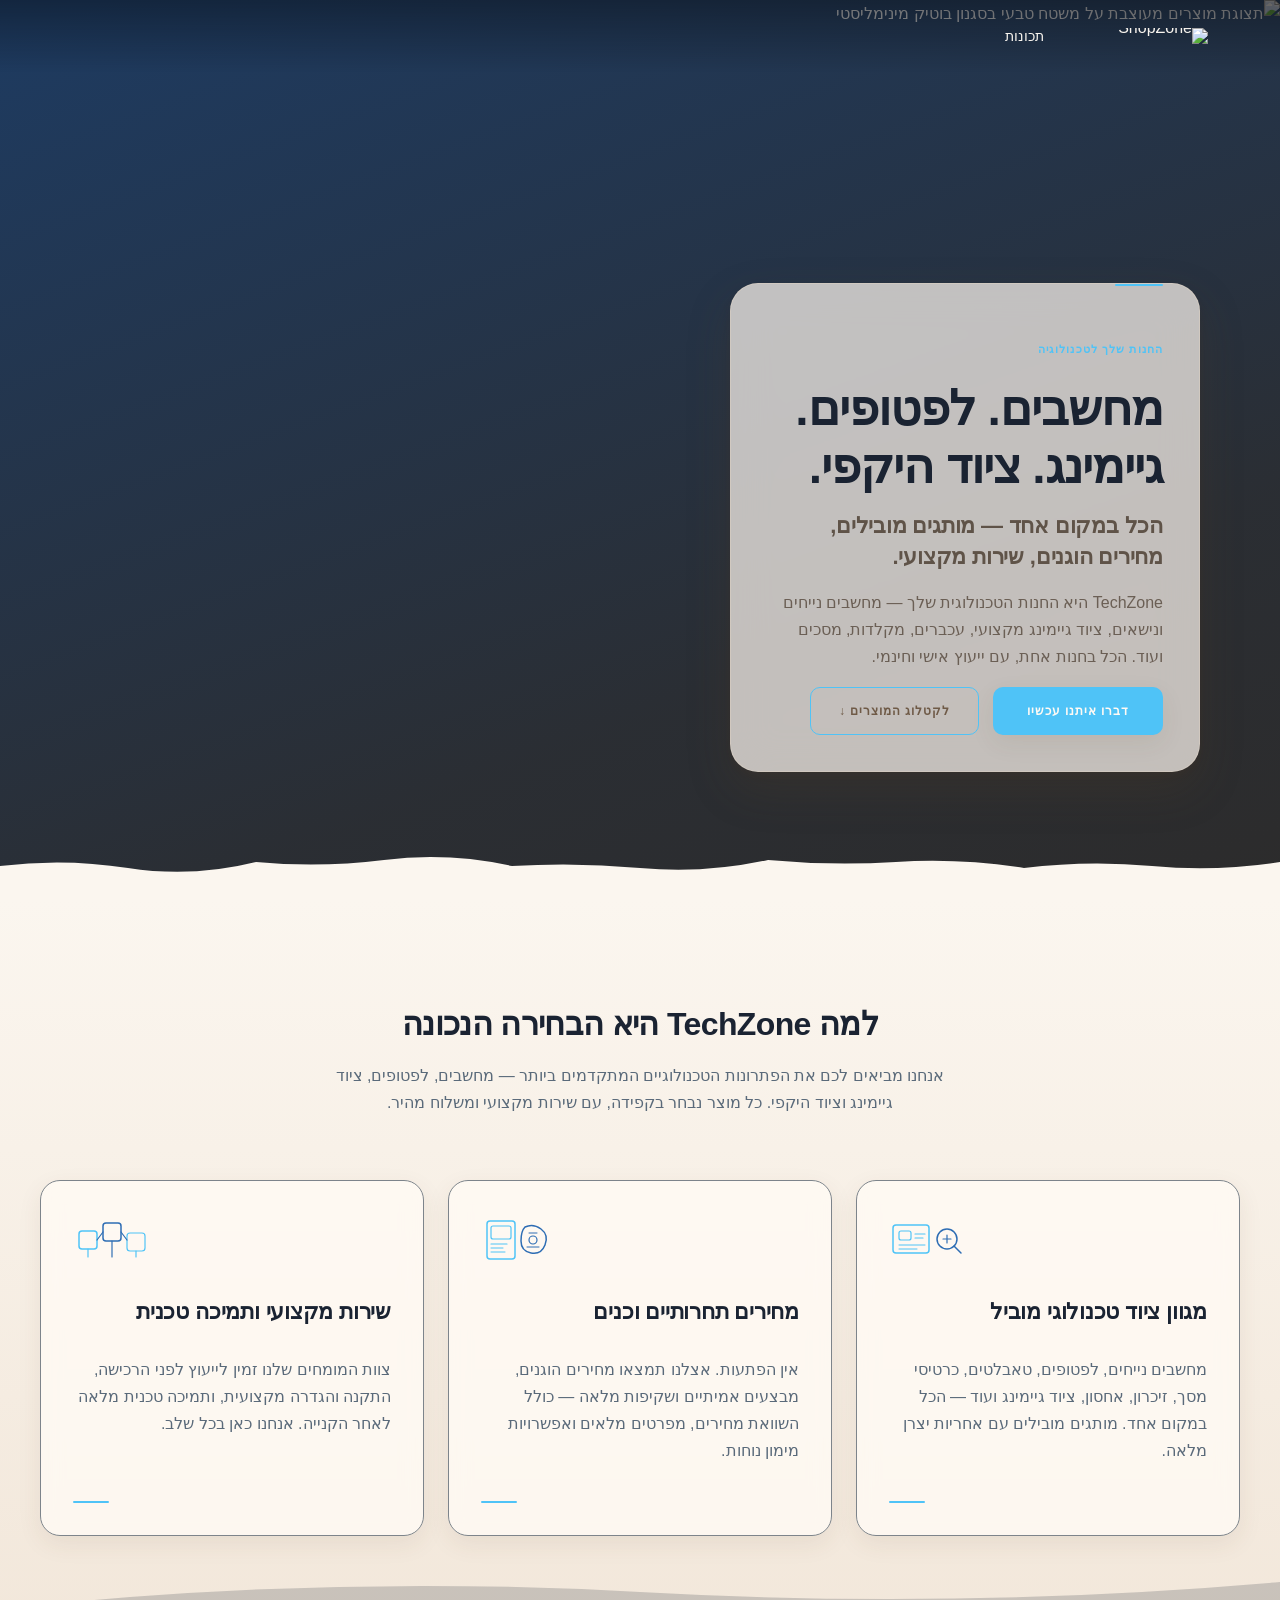
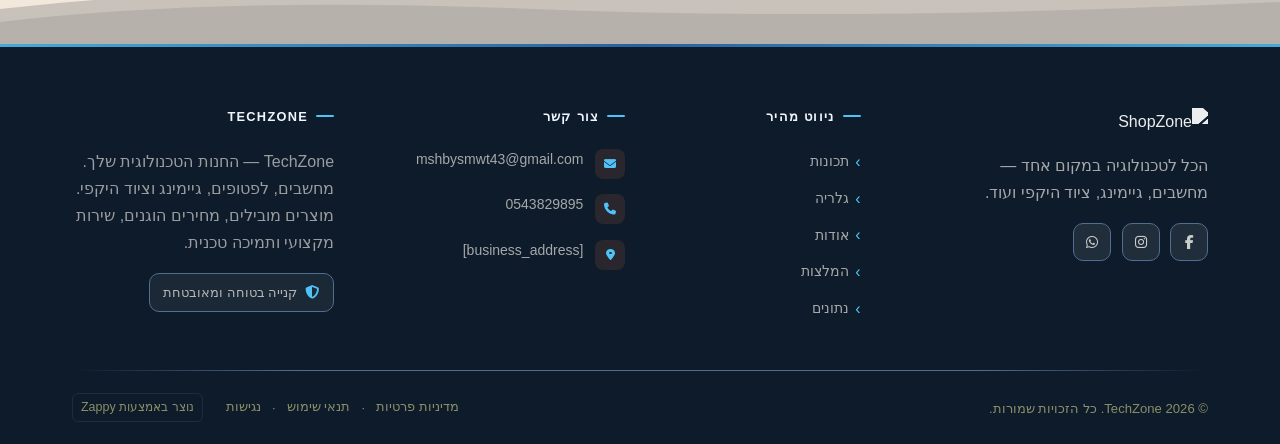
==== commit 4bcfd2c2: "Background sync: Progressive GitHub Sync" ====
--- a/public/index.html
+++ b/public/index.html
@@ -1 +1 @@
-<!doctype html><html dir="rtl" lang="he"><head><meta charset="UTF-8"><meta content="width=device-width,initial-scale=1" name="viewport"><meta content="index, follow" name="robots"><title>ShopZone | מסחר / קמעונאות</title><meta content="An online store focused on selling products. The specific niche, product type, and brand identity are yet to be defined." name="description"><meta content="" name="keywords"><link href="/assets/favicon.ico" rel="icon" type="image/x-icon"><link href="/assets/favicon-16x16.png" rel="icon" type="image/png" sizes="16x16"><link href="/assets/favicon-32x32.png" rel="icon" type="image/png" sizes="32x32"><link href="/assets/favicon-48x48.png" rel="icon" type="image/png" sizes="48x48"><link href="/assets/favicon-192x192.png" rel="icon" type="image/png" sizes="192x192"><link href="/assets/favicon-512x512.png" rel="icon" type="image/png" sizes="512x512"><link href="/assets/apple-touch-icon.png" rel="apple-touch-icon"><script>!function(){"use strict";var t="7cd62b9d-da8c-4a7e-b53e-143ec09399de",e="https://api.zappy5.com/api/analytics/track",a=18e5,n=2592e6,o=!0,i=!0,r=!0;var s=function(){var e="zappy_visitor_"+t,a=null;try{if(a=localStorage.getItem(e)){var o=JSON.parse(a),i=Date.now();if(i-o.created<n)return o.lastSeen=i,localStorage.setItem(e,JSON.stringify(o)),o.id}}catch(t){console.warn("Zappy Analytics: LocalStorage not available")}var r="zv_"+Date.now()+"_"+Math.random().toString(36).substr(2,9);try{localStorage.setItem(e,JSON.stringify({id:r,created:Date.now(),lastSeen:Date.now()}))}catch(t){}return r}(),c=function(){var e="zappy_session_"+t,n=null;try{if(n=sessionStorage.getItem(e)){var o=JSON.parse(n),i=Date.now();if(i-o.timestamp<a)return o.timestamp=i,sessionStorage.setItem(e,JSON.stringify(o)),o.id}}catch(t){console.warn("Zappy Analytics: SessionStorage not available")}var r="zs_"+Date.now()+"_"+Math.random().toString(36).substr(2,9);try{sessionStorage.setItem(e,JSON.stringify({id:r,timestamp:Date.now()}))}catch(t){}return r}();function l(a,n){n=n||{};var o={website_id:t,event_type:a,page_path:window.location.pathname,referrer:document.referrer||"direct",visitor_id:s,session_id:c,metadata:n};if(navigator.sendBeacon){var i=new Blob([JSON.stringify(o)],{type:"application/json"});navigator.sendBeacon(e,i)}else fetch(e,{method:"POST",headers:{"Content-Type":"application/json"},body:JSON.stringify(o),keepalive:!0}).catch(function(t){console.warn("Zappy Analytics: Failed to track event",t)})}o&&l("pageview",{title:document.title,url:window.location.href}),i&&document.addEventListener("click",function(t){var e=t.target;if("BUTTON"===e.tagName||e.closest("button")){var a="BUTTON"===e.tagName?e:e.closest("button");l("click",{element:"button",text:a.textContent.trim().substring(0,100),id:a.id||null,class:a.className||null})}else if("A"===e.tagName||e.closest("a")){var n="A"===e.tagName?e:e.closest("a");l("navigation",{element:"link",text:n.textContent.trim().substring(0,100),href:n.href,external:n.hostname!==window.location.hostname})}},!0),r&&document.addEventListener("submit",function(t){var e=t.target;l("form_submit",{form_id:e.id||null,form_name:e.name||null,form_action:e.action||null,form_method:e.method||"GET"})},!0);var d=Date.now();window.addEventListener("beforeunload",function(){l("page_unload",{time_on_page:Math.floor((Date.now()-d)/1e3),page_path:window.location.pathname})}),window.zappyAnalytics={track:l,getVisitorId:function(){return s},getSessionId:function(){return c}}}()</script><meta content="ShopZone | מסחר / קמעונאות" property="og:title"><meta content="An online store focused on selling products. The specific niche, product type, and brand identity are yet to be defined." property="og:description"><meta content="website" property="og:type"><meta content="he_IL" property="og:locale"><meta content="summary_large_image" name="twitter:card"><meta content="ShopZone | מסחר / קמעונאות" name="twitter:title"><meta content="An online store focused on selling products. The specific niche, product type, and brand identity are yet to be defined." name="twitter:description"><link href="https://cdnjs.cloudflare.com/ajax/libs/font-awesome/6.4.0/css/all.min.css" rel="stylesheet"><link href="/assets/favicon.ico" rel="icon" type="image/x-icon"><link href="/assets/favicon-16x16.png" rel="icon" type="image/png" sizes="16x16"><link href="/assets/favicon-32x32.png" rel="icon" type="image/png" sizes="32x32"><link href="/assets/favicon-48x48.png" rel="icon" type="image/png" sizes="48x48"><link href="/assets/favicon-192x192.png" rel="icon" type="image/png" sizes="192x192"><link href="/assets/favicon-512x512.png" rel="icon" type="image/png" sizes="512x512"><link href="/assets/apple-touch-icon.png" rel="apple-touch-icon"><link href="https://cdn.jsdelivr.net/npm/vanilla-cookieconsent@3/dist/cookieconsent.css" rel="stylesheet"><script src="https://cdn.jsdelivr.net/npm/vanilla-cookieconsent@3/dist/cookieconsent.umd.js"></script><script src="https://cdn.jsdelivr.net/gh/mickidum/acc_toolbar/acctoolbar/acctoolbar.min.js"></script><link href="/styles.css" rel="stylesheet"><style id="zappy-dropdown-submenu-styles">#navMenu li:has(.sub-menu),.nav-menu li:has(.sub-menu),.navbar li:has(.sub-menu),nav li:has(.sub-menu){position:relative}#navMenu .sub-menu,.nav-menu .sub-menu,.navbar .sub-menu,nav .sub-menu{display:block!important;position:absolute!important;top:100%;left:0;min-width:220px;background:#fff;border-radius:8px;box-shadow:0 8px 25px rgba(0,0,0,.15);padding:8px 0;opacity:0;visibility:hidden;transform:translateY(10px);transition:all .3s ease;z-index:1000;list-style:none;pointer-events:none}#navMenu li:hover>.sub-menu,.nav-menu li:hover>.sub-menu,.navbar li:hover>.sub-menu,nav li:hover>.sub-menu{opacity:1!important;visibility:visible!important;transform:translateY(0)!important;pointer-events:auto!important}.sub-menu li{list-style:none;margin:0;padding:0}.sub-menu a{display:block!important;padding:10px 16px!important;color:var(--text-dark,#333)!important;font-weight:500;text-decoration:none;white-space:nowrap;transition:background-color .2s}.sub-menu a:hover{background-color:#f5f5f5}[dir=rtl] .nav-menu .sub-menu,[dir=rtl] .navbar .sub-menu,[dir=rtl] nav .sub-menu,html[lang=ar] .nav-menu .sub-menu,html[lang=ar] .navbar .sub-menu,html[lang=ar] nav .sub-menu,html[lang=he] .nav-menu .sub-menu,html[lang=he] .navbar .sub-menu,html[lang=he] nav .sub-menu{left:auto!important;right:0!important}.sub-menu:empty,.sub-menu:not(:has(li)),.sub-menu:not(:has(li:not(.zappy-hidden-menu-item))){display:none!important;opacity:0!important;visibility:hidden!important;pointer-events:none!important}li:has(.menu-group-title):hover>.sub-menu{opacity:1!important;visibility:visible!important;transform:translateY(0)!important;pointer-events:auto!important}#navMenu>li>.menu-group-title,.nav-menu>li>.menu-group-title{display:inline-block;padding:.5rem 1rem;cursor:default;user-select:none}@media (max-width:768px){#navMenu .sub-menu,.nav-menu .sub-menu,.navbar .sub-menu,nav .sub-menu{position:static!important;transform:none!important;box-shadow:none!important;background:0 0!important;max-height:0;overflow:hidden;opacity:0;visibility:hidden;transition:max-height .3s ease,opacity .3s ease;padding:0!important;border-radius:0!important}.sub-menu.mobile-expanded{max-height:500px!important;opacity:1!important;visibility:visible!important;padding:8px 0 8px 16px!important}[dir=rtl] .sub-menu.mobile-expanded,html[lang=he] .sub-menu.mobile-expanded{padding:8px 16px 8px 0!important}#navMenu li:hover>.sub-menu,.nav-menu li:hover>.sub-menu,.navbar li:hover>.sub-menu,nav li:hover>.sub-menu{opacity:0;visibility:hidden;pointer-events:none}#navMenu li>.sub-menu.mobile-expanded,.nav-menu li>.sub-menu.mobile-expanded,.navbar li>.sub-menu.mobile-expanded,nav li>.sub-menu.mobile-expanded{opacity:1!important;visibility:visible!important;pointer-events:auto!important}#navMenu li:has(.sub-menu),.nav-menu li:has(.sub-menu),.navbar li:has(.sub-menu),nav li:has(.sub-menu){display:flex!important;flex-wrap:wrap!important;align-items:center!important;position:relative!important;min-height:44px!important}#navMenu li:has(.sub-menu)>a,.nav-menu li:has(.sub-menu)>a,.navbar li:has(.sub-menu)>a,nav li:has(.sub-menu)>a{flex:1!important;min-width:0!important}#navMenu li:has(.sub-menu)>.menu-group-title,.nav-menu li:has(.sub-menu)>.menu-group-title,.navbar li:has(.sub-menu)>.menu-group-title,nav li:has(.sub-menu)>.menu-group-title{flex:1!important;min-width:0!important;padding:0!important;line-height:inherit!important}#navMenu li:has(.sub-menu)>.sub-menu,.nav-menu li:has(.sub-menu)>.sub-menu,.navbar li:has(.sub-menu)>.sub-menu,nav li:has(.sub-menu)>.sub-menu{flex-basis:100%!important;width:100%!important}#navMenu li:has(.sub-menu)>a [class*=arrow],#navMenu li:has(.sub-menu)>a [class*=chevron],.nav-menu li:has(.sub-menu)>a .fa-angle-down,.nav-menu li:has(.sub-menu)>a .fa-chevron-down,.nav-menu li:has(.sub-menu)>a [class*=arrow],.nav-menu li:has(.sub-menu)>a [class*=chevron],nav li:has(.sub-menu)>a [class*=arrow],nav li:has(.sub-menu)>a [class*=chevron]{display:none!important;visibility:hidden!important}.mobile-submenu-toggle{display:flex!important;align-items:center!important;justify-content:center!important;width:44px!important;height:auto!important;background:0 0!important;border:none!important;cursor:pointer!important;color:var(--text-light)!important;position:static!important;flex-shrink:0!important;align-self:stretch!important;z-index:2!important;padding:0!important;margin:0!important}.mobile-submenu-toggle::after{content:''!important;width:0!important;height:0!important;border-left:6px solid transparent!important;border-right:6px solid transparent!important;border-top:7px solid currentColor!important;transition:transform .3s ease!important}.mobile-submenu-toggle.expanded::after{transform:rotate(180deg)!important}.sub-menu a{padding:10px 0!important;display:block!important;color:var(--text-light)!important}.navbar .sub-menu li a,.zappy-products-dropdown .sub-menu a,nav.navbar .sub-menu li a{color:var(--text-light)!important}}@media (min-width:769px){.mobile-submenu-toggle{display:none!important}}</style><style id="mobile-lang-menu-deployed-css">@media (max-width:768px){.lang-switcher,.nav-container .lang-switcher,.nav-cta-container .lang-switcher,.nav-ecommerce-icons .lang-switcher,.nav-icons-left .lang-switcher,.navbar .lang-switcher,.navbar .nav-cta-container .lang-switcher{display:none!important}.mobile-lang-menu{width:100%;border-top:1px solid rgba(128,128,128,.2);padding:8px 0 0 0;margin-top:8px}.mobile-lang-toggle{display:flex!important;align-items:center;justify-content:space-between;width:100%;padding:12px 16px;background:0 0;border:none;cursor:pointer;font-size:15px;color:inherit;font-family:inherit}.mobile-lang-toggle::after{content:'';display:inline-block;width:8px;height:8px;border-right:2px solid currentColor;border-bottom:2px solid currentColor;transform:rotate(45deg);transition:transform .3s ease;margin-left:8px}.mobile-lang-toggle.expanded::after{transform:rotate(-135deg)}.mobile-lang-options{max-height:0;overflow:hidden;transition:max-height .3s ease}.mobile-lang-options.expanded{max-height:300px}.mobile-lang-option{display:flex!important;align-items:center;gap:10px;padding:10px 24px;text-decoration:none;color:inherit;font-size:14px;font-family:inherit}.mobile-lang-option:hover{background:rgba(128,128,128,.1)}.mobile-lang-option.active{font-weight:600;opacity:.7;pointer-events:none}.mobile-lang-option img{width:20px;height:20px;border-radius:50%}}@media (min-width:769px){.mobile-lang-menu{display:none!important}}</style><style id="zappy-widget-visibility">#mic-access-tool-box,#mic-access-tool-general-button,#mic-init-access-tool #mic-access-tool-box,#mic-init-access-tool #mic-access-tool-general-button,#mic-init-access-tool .mic-access-tool-general-button,._access-icon,._access-menu,.mic-access-tool-box,.mic-access-tool-general-button,div[id*=mic-access-tool-box]{display:none!important;visibility:hidden!important;opacity:0!important;pointer-events:none!important}</style></head><body><nav class="navbar" dir="rtl"><button aria-label="Menu" class="mobile-toggle" id="mobileToggle"><svg viewBox="0 0 24 24" fill="none" height="24" width="24" class="hamburger-icon"><path d="M3 12h18M3 6h18M3 18h18" stroke="currentColor" stroke-width="2" stroke-linecap="round"></path></svg><svg viewBox="0 0 24 24" fill="none" height="24" width="24" class="close-icon" style="display:none"><path d="M18 6L6 18M6 6l12 12" stroke="currentColor" stroke-width="2" stroke-linecap="round"></path></svg></button><button aria-label="Call" class="phone-header-btn" data-phone="0543829895"><svg viewBox="0 0 24 24" fill="currentColor" height="20" width="20"><path d="M22 16.92v3a2 2 0 0 1-2.18 2 19.79 19.79 0 0 1-8.63-3.07 19.5 19.5 0 0 1-6-6 19.79 19.79 0 0 1-3.07-8.67A2 2 0 0 1 4.11 2h3a2 2 0 0 1 2 1.72 12.84 12.84 0 0 0 .7 2.81 2 2 0 0 1-.45 2.11L8.09 9.91a16 16 0 0 0 6 6l1.27-1.27a2 2 0 0 1 2.11-.45 12.84 12.84 0 0 0 2.81.7A2 2 0 0 1 22 16.92z"></path></svg></button><div class="nav-container"><div class="nav-right-group"><div class="nav-brand"><a href="/" class="logo-link"><img alt="ShopZone" src="/assets/business-logo.webp" class="logo"></a></div><ul class="nav-menu" id="navMenu"><li><a href="#features">תכונות</a></li></ul></div><div class="nav-cta-container"></div></div></nav><script>window.addEventListener("load",function(){const e=document.querySelector(".navbar, nav, header");if(!e)return void console.log("[Navbar] Navbar element not found");let t=document.getElementById("mobileToggle")||document.querySelector(".mobile-toggle")||document.querySelector(".hamburger")||document.querySelector(".hamburger-menu")||document.querySelector(".menu-toggle")||document.querySelector(".burger-menu")||document.querySelector('[aria-label="Menu"]')||document.querySelector('[aria-label="תפריט"]');const o=document.querySelector(".phone-header-btn"),n=window.getComputedStyle(e);let r=n.backgroundColor;if(console.log("[Navbar] Initial navbar background:",r),"transparent"===r||"rgba(0, 0, 0, 0)"===r||r.startsWith("rgba")&&r.includes(", 0)")){const e=n.backgroundImage;if(e&&"none"!==e)console.log("[Navbar] Navbar has background image/gradient, using dark text"),r="rgb(240, 240, 240)";else{const e=window.getComputedStyle(document.body).backgroundColor;console.log("[Navbar] Navbar transparent, using body background:",e),r=e}}const i=r.match(/\d+/g);if(i&&i.length>=3){const e=(.299*parseInt(i[0])+.587*parseInt(i[1])+.114*parseInt(i[2]))/255;console.log("[Navbar] Mobile button colors preserved from Claude CSS (luminance:",e.toFixed(2)+")");const n=document.createElement("style");n.id="zappy-mobile-nav-fix";document.documentElement.lang;document.documentElement.dir,n.textContent='\n        /* Hide mobile buttons on desktop, show only on mobile */\n        @media (min-width: 769px) {\n          .mobile-toggle,\n          .phone-header-btn {\n            display: none !important;\n          }\n        }\n        \n        /* Show and position mobile buttons correctly on mobile */\n        @media (max-width: 768px) {\n          .mobile-toggle,\n          .phone-header-btn {\n            position: absolute !important;\n            top: 50% !important;\n            transform: translateY(-50%) !important;\n            z-index: 1001 !important;\n            display: flex !important;\n            align-items: center !important;\n            justify-content: center !important;\n            width: 36px !important;\n            height: 36px !important;\n            border-radius: 50% !important;\n            border: none !important;\n            cursor: pointer !important;\n            padding: 6px !important;\n            background: none !important;\n            color: var(--nav-text, var(--text-light)) !important;\n          }\n          \n          /* LTR positioning (default): hamburger LEFT, phone RIGHT */\n          html:not([dir="rtl"]):not([lang="he"]):not([lang="ar"]) .mobile-toggle,\n          html[dir="ltr"] .mobile-toggle {\n            left: 12px !important;\n            right: auto !important;\n          }\n          html:not([dir="rtl"]):not([lang="he"]):not([lang="ar"]) .phone-header-btn,\n          html[dir="ltr"] .phone-header-btn {\n            right: 12px !important;\n            left: auto !important;\n          }\n          \n          /* RTL positioning: hamburger RIGHT, phone LEFT */\n          html[dir="rtl"] .mobile-toggle,\n          html[lang="he"] .mobile-toggle,\n          html[lang="ar"] .mobile-toggle {\n            right: 12px !important;\n            left: auto !important;\n          }\n          html[dir="rtl"] .phone-header-btn,\n          html[lang="he"] .phone-header-btn,\n          html[lang="ar"] .phone-header-btn {\n            left: 12px !important;\n            right: auto !important;\n          }\n          \n          /* CRITICAL: Ensure nav-container has min-height on mobile */\n          /* All children are positioned absolutely/fixed on mobile, so height:auto collapses to 0 */\n          .nav-container {\n            min-height: 70px !important;\n            position: relative !important;\n          }\n          \n          /* Ensure SVG icons are properly sized and inherit color */\n          .mobile-toggle svg,\n          .phone-header-btn svg {\n            width: 24px !important;\n            height: 24px !important;\n            /* Don\'t force display - let JavaScript control hamburger/close toggle */\n          }\n          \n          /* Reset nav-cta-container on mobile - remove desktop box-shadow/padding */\n          /* that creates a visible ghost box when CTA button is hidden */\n          .nav-cta-container {\n            box-shadow: none !important;\n            padding: 0 !important;\n          }\n          \n          /* Hide nav-cta-container entirely on mobile when there\'s no lang-switcher */\n          /* (only the CTA button is inside, and it\'s hidden on mobile) */\n          .nav-cta-container:not(:has(.lang-switcher)) {\n            display: none !important;\n          }\n          \n          /* CRITICAL: Prevent hero image fade gradient from bleeding over headline text */\n          /* The .image-fade-gradient has bottom: -30px (extends below parent) */\n          /* On mobile stacked layout, this overlaps the h1 text below the image */\n          .hero-image-column {\n            overflow: hidden !important;\n          }\n          .image-fade-gradient {\n            bottom: 0 !important;\n          }\n          \n          /* Hide desktop language switcher on mobile - hamburger menu handles it */\n          /* High specificity to override stored CSS */\n          .lang-switcher,\n          .nav-cta-container .lang-switcher,\n          .nav-container .lang-switcher,\n          .navbar .lang-switcher,\n          .navbar .nav-cta-container .lang-switcher {\n            display: none !important;\n          }\n        }\n      ';const r=document.getElementById("zappy-mobile-nav-fix");r&&r.remove(),document.head.appendChild(n),console.log("[Navbar] Critical CSS injected for mobile nav positioning");const l=window.innerWidth<=768;if(t){const e=t.querySelector(".hamburger-icon"),o=t.querySelector(".close-icon");e&&(e.style.setProperty("width","24px","important"),e.style.setProperty("height","24px","important"),e.style.setProperty("display","block","important")),o&&(o.style.setProperty("width","24px","important"),o.style.setProperty("height","24px","important"),o.style.setProperty("display","none","important")),l?(t.style.setProperty("position","absolute","important"),t.style.setProperty("top","50%","important"),t.style.setProperty("transform","translateY(-50%)","important"),t.style.setProperty("z-index","1001","important"),t.style.removeProperty("left"),t.style.removeProperty("right"),console.log("[Navbar] Mobile toggle positioning applied (mobile viewport)")):(t.style.removeProperty("position"),t.style.removeProperty("top"),t.style.removeProperty("transform"),t.style.removeProperty("z-index"),t.style.removeProperty("left"),t.style.removeProperty("right"),console.log("[Navbar] Desktop viewport - cleared mobile toggle inline positioning"))}if(o){const e=o.querySelector("svg");e&&(e.style.width="24px",e.style.height="24px",e.setAttribute("width","24"),e.setAttribute("height","24")),l?(o.style.setProperty("position","absolute","important"),o.style.setProperty("top","50%","important"),o.style.setProperty("transform","translateY(-50%)","important"),o.style.setProperty("z-index","1001","important"),o.style.removeProperty("left"),o.style.removeProperty("right"),console.log("[Navbar] Phone button positioning applied (mobile viewport)")):(o.style.removeProperty("position"),o.style.removeProperty("top"),o.style.removeProperty("transform"),o.style.removeProperty("z-index"),o.style.removeProperty("left"),o.style.removeProperty("right"),console.log("[Navbar] Desktop viewport - cleared phone button inline positioning"))}}else console.log("[Navbar] Could not parse background color:",r);t=document.getElementById("mobileToggle")||document.querySelector(".mobile-toggle")||document.querySelector(".hamburger")||document.querySelector(".hamburger-menu")||document.querySelector(".menu-toggle")||document.querySelector(".burger-menu")||document.querySelector('[aria-label="Menu"]')||document.querySelector('[aria-label="תפריט"]');const l=document.getElementById("navMenu")||document.querySelector(".nav-menu")||document.querySelector(".nav-links")||document.querySelector("nav ul:not(.submenu)");if(!t||!l)return void console.log("[Navbar] Mobile toggle or menu not found:",{toggle:!!t,menu:!!l});l.id||(l.id="navMenu"),console.log("[Navbar] Initializing mobile menu...");const a=t.cloneNode(!0);t.parentNode.replaceChild(a,t),a.addEventListener("click",function(e){e.preventDefault(),e.stopPropagation();const t=this.querySelector(".hamburger-icon"),o=this.querySelector(".close-icon");l.classList.contains("active")?(l.classList.remove("active"),t&&t.style.setProperty("display","block","important"),o&&o.style.setProperty("display","none","important"),document.body.style.overflow="",console.log("[Navbar] Menu closed")):(l.classList.add("active"),t&&t.style.setProperty("display","none","important"),o&&o.style.setProperty("display","block","important"),document.body.style.overflow="hidden",console.log("[Navbar] Menu opened"))}),l.querySelectorAll("a").forEach(function(e){e.addEventListener("click",function(){if("#"===this.getAttribute("href"))return;const e=a.querySelector(".hamburger-icon"),t=a.querySelector(".close-icon");l.classList.remove("active"),e&&e.style.setProperty("display","block","important"),t&&t.style.setProperty("display","none","important"),document.body.style.overflow="",console.log("[Navbar] Menu closed (link clicked)")})});var s=l.querySelectorAll(".dropdown-toggle");s.forEach(function(e){e.addEventListener("click",function(e){e.preventDefault(),e.stopPropagation();var t=this.closest(".nav-dropdown");t&&(t.parentNode.querySelectorAll(".nav-dropdown.open").forEach(function(e){e!==t&&e.classList.remove("open")}),t.classList.toggle("open"),console.log("[Navbar] Dropdown toggled:",t.classList.contains("open")?"open":"closed"))})}),document.addEventListener("click",function(e){e.target.closest(".nav-dropdown")||document.querySelectorAll(".nav-dropdown.open").forEach(function(e){e.classList.remove("open")})}),console.log("[Navbar] Dropdown handlers initialized for "+s.length+" dropdowns"),o&&o.addEventListener("click",function(){const e=document.querySelectorAll('a[href^="tel:"]'),t=e.length>0?e[0].getAttribute("href").replace("tel:",""):"0543829895";window.location.href="tel:"+t,console.log("[Navbar] Phone button clicked")}),console.log("[Navbar] Mobile menu initialized successfully");const p=function(){const e=document.querySelector(".whatsapp-float");e&&(window.innerWidth>=769?(e.style.setProperty("display","none","important"),e.style.setProperty("visibility","hidden","important"),e.style.setProperty("opacity","0","important"),e.style.setProperty("pointer-events","none","important"),console.log("[WhatsApp] Button hidden on desktop")):(e.style.removeProperty("display"),e.style.removeProperty("visibility"),e.style.removeProperty("opacity"),e.style.removeProperty("pointer-events"),console.log("[WhatsApp] Button visible on mobile")))};let c;p(),window.addEventListener("resize",function(){clearTimeout(c),c=setTimeout(p,100)})})</script><main><section class="index-hero-section" data-layout-spec="בית-hero" dir="rtl" id="hero" data-hero-type="fullscreen-scrim"><div class="index-hero-bg"><img alt="תצוגת מוצרים מעוצבת על משטח טבעי בסגנון בוטיק מינימליסטי" src="/assets/site-index-hero-image-1-1775241891727-wru6cg.webp?v=1775241891727" data-context="Warm natural-light lifestyle retail scene: a beautifully arranged flat lay or tabletop display with curated everyday products — ceramics, small goods, wrapped packages — on a linen or marble surface. Soft morning light, warm cream and terracotta tones, editorial premium feel, no people, calm and inviting atmosphere, high-end boutique retail photography." data-hero-bg="true" data-placeholder="index-hero-image-1" height="700" width="1200"></div><div class="index-hero-scrim" aria-hidden="true"></div><div class="index-hero-card-wrapper"><div class="index-hero-card"><div class="index-hero-accent-line" aria-hidden="true"></div><span class="index-hero-eyebrow">ברוכים הבאים ל־TechZone</span><h1 class="index-hero-h1">מחשבים וציוד.<br>הטכנולוגיה הכי טובה.</h1><h3 class="index-hero-h3">מגוון מחשבים, לפטופים, גיימינג וציוד היקפי — במחירים הטובים ביותר.</h3><p class="index-hero-body">ב־TechZone תמצאו את כל מה שצריך לעבודה, לימודים, גיימינג ויצירה. מוצרים מובילים, שירות מקצועי, ומשלוח מהיר עד הבית.</p><div class="index-hero-ctas"><a href="#contact" class="index-hero-btn-primary">צרו קשר</a><a href="#showcase" class="index-hero-btn-secondary">לקטלוג המוצרים</a></div></div></div><div class="index-hero-divider-wrapper"><svg viewBox="0 0 1200 72" aria-hidden="true" xmlns="http://www.w3.org/2000/svg" data-no-icon-edit="true" preserveAspectRatio="none"><path d="M0,72 L0,38 Q60,30 120,40 T240,34 Q300,40 360,32 T480,38 Q540,34 600,40 T720,32 Q780,38 840,34 T960,40 Q1020,32 1080,38 T1200,34 L1200,72 Z" fill="#fbf6ef"></path></svg></div></section><section class="index-features-section" data-layout-spec="בית-features" dir="rtl" id="features"><div class="index-features-container"><div class="index-features-intro"><h2 class="index-features-heading">למה TechZone היא הבחירה הנכונה</h2><p class="index-features-subheading">אנחנו מביאים לכם את הפתרונות הטכנולוגיים המתקדמים ביותר — מחשבים, לפטופים, ציוד גיימינג וציוד היקפי. כל מוצר נבחר בקפידה, עם שירות מקצועי ומשלוח מהיר.</p></div><div class="index-features-grid"><article class="index-feature-card"><div class="index-feature-illustration" aria-hidden="true"><svg viewBox="0 0 80 56" fill="none" height="56" width="80" aria-hidden="true" xmlns="http://www.w3.org/2000/svg" data-no-icon-edit="true"><rect fill="none" height="28" rx="3" stroke="#4FC3F7" stroke-width="1.5" width="36" x="4" y="12"></rect><rect fill="none" height="9" rx="2" stroke="#4FC3F7" stroke-width="1.2" width="12" x="10" y="18"></rect><line stroke="#4FC3F7" stroke-linecap="round" stroke-width="1.2" x1="26" x2="36" y1="21" y2="21"></line><line stroke="#4FC3F7" stroke-linecap="round" stroke-width="1.2" x1="26" x2="34" y1="25" y2="25"></line><line stroke="#4FC3F7" stroke-linecap="round" stroke-width="1" x1="10" x2="36" y1="32" y2="32"></line><line stroke="#4FC3F7" stroke-linecap="round" stroke-width="1" x1="10" x2="28" y1="36" y2="36"></line><circle cx="58" cy="26" fill="none" r="10" stroke="#2E6DB4" stroke-width="1.5"></circle><line stroke="#2E6DB4" stroke-linecap="round" stroke-width="1.5" x1="65" x2="72" y1="33" y2="40"></line><line stroke="#2E6DB4" stroke-linecap="round" stroke-width="1.2" x1="54" x2="62" y1="26" y2="26"></line><line stroke="#2E6DB4" stroke-linecap="round" stroke-width="1.2" x1="58" x2="58" y1="22" y2="30"></line></svg></div><div class="index-feature-content"><h3 class="index-feature-title">מגוון ציוד טכנולוגי מוביל</h3><p class="index-feature-text">מחשבים נייחים, לפטופים, טאבלטים, כרטיסי מסך, זיכרון, אחסון, ציוד גיימינג ועוד — הכל במקום אחד. מותגים מובילים עם אחריות יצרן מלאה.</p><div class="index-feature-accent-line" aria-hidden="true"></div></div></article><article class="index-feature-card"><div class="index-feature-illustration" aria-hidden="true"><svg viewBox="0 0 80 56" fill="none" height="56" width="80" aria-hidden="true" xmlns="http://www.w3.org/2000/svg" data-no-icon-icon="true"><rect fill="none" height="38" rx="3" stroke="#4FC3F7" stroke-width="1.5" width="28" x="6" y="8"></rect><rect fill="none" height="13" rx="2" stroke="#4FC3F7" stroke-width="1.2" width="20" x="10" y="13"></rect><line stroke="#4FC3F7" stroke-linecap="round" stroke-width="1.2" x1="10" x2="26" y1="31" y2="31"></line><line stroke="#4FC3F7" stroke-linecap="round" stroke-width="1" x1="10" x2="22" y1="35" y2="35"></line><line stroke="#4FC3F7" stroke-linecap="round" stroke-width="1" x1="10" x2="24" y1="39" y2="39"></line><path d="M44 14 Q52 10 60 16 Q68 22 64 32 Q60 42 50 40 Q40 38 40 28 Q40 18 44 14Z" fill="none" stroke="#2E6DB4" stroke-width="1.5"></path><circle cx="52" cy="27" fill="none" r="4" stroke="#2E6DB4" stroke-width="1.2"></circle><line stroke="#2E6DB4" stroke-linecap="round" stroke-width="1" x1="48" x2="56" y1="20" y2="20"></line><line stroke="#2E6DB4" stroke-linecap="round" stroke-width="1" x1="46" x2="58" y1="34" y2="34"></line></svg></div><div class="index-feature-content"><h3 class="index-feature-title">מחירים תחרותיים וכנים</h3><p class="index-feature-text">אין הפתעות. אצלנו תמצאו מחירים הוגנים, מבצעים אמיתיים ושקיפות מלאה — כולל השוואת מחירים, מפרטים מלאים ואפשרויות מימון נוחות.</p><div class="index-feature-accent-line" aria-hidden="true"></div></div></article><article class="index-feature-card"><div class="index-feature-illustration" aria-hidden="true"><svg viewBox="0 0 80 56" fill="none" height="56" width="80" aria-hidden="true" xmlns="http://www.w3.org/2000/svg" data-no-icon-edit="true"><rect fill="none" height="18" rx="3" stroke="#4FC3F7" stroke-width="1.5" width="18" x="6" y="18"></rect><rect fill="none" height="18" rx="3" stroke="#2E6DB4" stroke-width="1.5" width="18" x="30" y="10"></rect><rect fill="none" height="18" rx="3" stroke="#4FC3F7" stroke-width="1.2" width="18" x="54" y="20"></rect><line stroke="#2E6DB4" stroke-linecap="round" stroke-width="1.2" x1="24" x2="30" y1="27" y2="19"></line><line stroke="#2E6DB4" stroke-linecap="round" stroke-width="1.2" x1="48" x2="54" y1="19" y2="27"></line><line stroke="#4FC3F7" stroke-linecap="round" stroke-width="1.2" x1="15" x2="15" y1="36" y2="44"></line><line stroke="#2E6DB4" stroke-linecap="round" stroke-width="1.2" x1="39" x2="39" y1="28" y2="44"></line><line stroke="#4FC3F7" stroke-linecap="round" stroke-width="1.2" x1="63" x2="63" y1="38" y2="44"></line></svg></div><div class="index-feature-content"><h3 class="index-feature-title">שירות מקצועי ותמיכה טכנית</h3><p class="index-feature-text">צוות המומחים שלנו זמין לייעוץ לפני הרכישה, התקנה והגדרה מקצועית, ותמיכה טכנית מלאה לאחר הקנייה. אנחנו כאן בכל שלב.</p><div class="index-feature-accent-line" aria-hidden="true"></div></div></article></div></div><div class="index-features-divider-wrapper"><svg viewBox="0 0 1200 90" aria-hidden="true" xmlns="http://www.w3.org/2000/svg" data-no-icon-edit="true" preserveAspectRatio="none"><path d="M0,90 L0,55 Q300,20 600,38 Q900,56 1200,28 L1200,90 Z" fill="var(--bg-dark)" fill-opacity="0.18"></path><path d="M0,90 L0,68 Q200,42 500,55 Q800,68 1200,48 L1200,90 Z" fill="var(--bg-dark)" fill-opacity="0.10"></path></svg></div></section></main><footer class="site-footer" dir="rtl"><div class="footer-container"><div class="footer-top"><div class="footer-col footer-brand"><a href="/" class="footer-logo-link"><img alt="ShopZone" src="/assets/business-logo.webp" class="logo"></a><p class="footer-tagline">חוויית קנייה מוקפדת, אמינה וחמה — כל מוצר נבחר בקפידה עבורך.</p><div class="footer-social"><a href="[facebook_handle]" aria-label="Facebook"><i class="fab fa-facebook-f"></i></a><a href="[instagram_handle]" aria-label="Instagram"><i class="fab fa-instagram"></i></a><a href="[whatsapp_handle]" aria-label="WhatsApp"><i class="fab fa-whatsapp"></i></a></div></div><div class="footer-col"><h4 class="footer-heading"><span class="heading-accent"></span>ניווט מהיר</h4><ul class="footer-links"><li><a href="#features">תכונות</a></li><li><a href="#showcase">גלריה</a></li><li><a href="#about">אודות</a></li><li><a href="#testimonials">המלצות</a></li><li><a href="#stats">נתונים</a></li></ul></div><div class="footer-col"><h4 class="footer-heading"><span class="heading-accent"></span>צור קשר</h4><ul class="footer-contact"><li><span class="contact-icon"><i class="fas fa-envelope"></i></span><span class="contact-text"><a href="mailto:mshbysmwt43@gmail.com">mshbysmwt43@gmail.com</a></span></li><li><span class="contact-icon"><i class="fas fa-phone"></i></span><span class="contact-text"><a href="tel:0543829895">0543829895</a></span></li><li><a href="/"><span class="contact-icon"><i class="fas fa-map-marker-alt"></i></span><span class="contact-text">[business_address]</span></a></li></ul></div><div class="footer-col footer-extra"><h4 class="footer-heading"><span class="heading-accent"></span>ShopZone</h4><p class="footer-about-text">אנחנו מאמינים שקניות טובות מתחילות בבחירה מדויקת. אצלנו תמצאו מוצרים שנבחרו בקפידה, שירות אישי ואמינות שניתן לסמוך עליה.</p><div class="footer-badge"><i class="fas fa-shield-alt"></i><span>קנייה בטוחה ומאובטחת</span></div></div></div><div class="footer-divider"></div><div class="footer-bottom"><div class="footer-bottom-right"><span class="footer-copyright">© 2026 ShopZone. כל הזכויות שמורות.</span></div><div class="footer-bottom-left"><nav class="footer-legal" aria-label="קישורים משפטיים"><a href="/privacy">מדיניות פרטיות</a><span class="legal-sep">·</span><a href="/terms">תנאי שימוש</a><span class="legal-sep">·</span><a href="/accessibility">נגישות</a></nav><a href="https://zappy5.com" class="zappy-attribution" target="_blank">נוצר באמצעות Zappy</a></div></div></div></footer><a href="https://wa.me/[whatsapp_handle]" class="whatsapp-float" aria-label="WhatsApp"><i class="fab fa-whatsapp"></i></a><div data-integration="accessibility:toolbar"></div><script src="/script.js"></script><script id="zappy-mobile-submenu-script">!function(){function e(){if(window.innerWidth>768)return document.querySelectorAll(".mobile-submenu-toggle").forEach(function(e){e.remove()}),void document.querySelectorAll(".sub-menu.mobile-expanded").forEach(function(e){e.classList.remove("mobile-expanded")});document.querySelectorAll(".nav-menu li:has(.sub-menu), nav li:has(.sub-menu), .navbar li:has(.sub-menu), #navMenu li:has(.sub-menu)").forEach(function(e){if(!e.querySelector(".mobile-submenu-toggle")){var t=e.querySelector(".sub-menu"),n=e.querySelector(":scope > a");if(t&&n){var o=document.createElement("button");o.className="mobile-submenu-toggle",o.setAttribute("aria-label","Toggle submenu"),o.setAttribute("type","button"),n.insertAdjacentElement("afterend",o),o.addEventListener("click",function(e){e.preventDefault(),e.stopPropagation(),document.querySelectorAll(".sub-menu.mobile-expanded").forEach(function(e){if(e!==t){e.classList.remove("mobile-expanded");var n=e.parentElement.querySelector(".mobile-submenu-toggle");n&&n.classList.remove("expanded")}}),t.classList.toggle("mobile-expanded"),o.classList.toggle("expanded")})}}})}var t;"loading"===document.readyState?document.addEventListener("DOMContentLoaded",e):e(),window.addEventListener("resize",function(){clearTimeout(t),t=setTimeout(e,250)});var n=new MutationObserver(function(t){t.forEach(function(t){if("attributes"===t.type){var n=t.target;n.classList&&(n.classList.contains("active")||n.classList.contains("open"))&&setTimeout(e,100)}})});setTimeout(function(){document.querySelectorAll(".mobile-menu, .nav-menu, #navMenu, nav").forEach(function(e){n.observe(e,{attributes:!0,attributeFilter:["class","style"]})})},500)}()</script><script id="zappy-mobile-lang-menu-script">!function(){function e(){if(window.innerWidth>768){var e=document.querySelector(".mobile-lang-menu");e&&e.remove()}else if(!document.querySelector(".mobile-lang-menu")){var n=document.querySelector(".lang-switcher");if(n){var a=n.querySelector(".lang-switcher-dropdown");if(a){var i=a.querySelectorAll(".lang-option");if(0!==i.length){var t=document.getElementById("navMenu")||document.querySelector(".nav-menu")||document.querySelector("nav ul");if(t){var l=document.documentElement.lang||"en",s=document.createElement("div");s.className="mobile-lang-menu";var c={he:{name:"עברית",flag:"https://api.iconify.design/circle-flags/il.svg"},en:{name:"English",flag:"https://api.iconify.design/circle-flags/us.svg"},ar:{name:"العربية",flag:"https://api.iconify.design/circle-flags/sa.svg"},fr:{name:"Français",flag:"https://api.iconify.design/circle-flags/fr.svg"},es:{name:"Español",flag:"https://api.iconify.design/circle-flags/es.svg"},de:{name:"Deutsch",flag:"https://api.iconify.design/circle-flags/de.svg"},ru:{name:"Русский",flag:"https://api.iconify.design/circle-flags/ru.svg"},zh:{name:"中文",flag:"https://api.iconify.design/circle-flags/cn.svg"},ja:{name:"日本語",flag:"https://api.iconify.design/circle-flags/jp.svg"},pt:{name:"Português",flag:"https://api.iconify.design/circle-flags/br.svg"},it:{name:"Italiano",flag:"https://api.iconify.design/circle-flags/it.svg"},ko:{name:"한국어",flag:"https://api.iconify.design/circle-flags/kr.svg"}}[l]||{name:l,flag:""},r=document.createElement("button");r.className="mobile-lang-toggle",r.type="button";var g=c.flag?'<img src="'+c.flag+'" width="20" height="20" alt="" style="border-radius:50%;margin-right:8px;margin-left:8px;">':"";r.innerHTML=g+c.name,s.appendChild(r);var o=document.createElement("div");o.className="mobile-lang-options";var d=document.createElement("a");d.className="mobile-lang-option active",d.href="#",d.innerHTML=g+c.name,o.appendChild(d),i.forEach(function(e){var n=document.createElement("a");n.className="mobile-lang-option",n.href=e.getAttribute("href"),n.innerHTML=e.innerHTML,o.appendChild(n)}),s.appendChild(o),t.appendChild(s),r.addEventListener("click",function(e){e.preventDefault(),e.stopPropagation(),r.classList.toggle("expanded"),o.classList.toggle("expanded")})}}}}}}"loading"===document.readyState?document.addEventListener("DOMContentLoaded",e):e(),window.addEventListener("resize",function(){clearTimeout(window._mlrt),window._mlrt=setTimeout(e,250)})}()</script></body></html>+<!doctype html><html dir="rtl" lang="he"><head><meta charset="UTF-8"><meta content="width=device-width,initial-scale=1" name="viewport"><meta content="index, follow" name="robots"><title>ShopZone | מסחר / קמעונאות</title><meta content="An online store focused on selling products. The specific niche, product type, and brand identity are yet to be defined." name="description"><meta content="" name="keywords"><link href="/assets/favicon.ico" rel="icon" type="image/x-icon"><link href="/assets/favicon-16x16.png" rel="icon" type="image/png" sizes="16x16"><link href="/assets/favicon-32x32.png" rel="icon" type="image/png" sizes="32x32"><link href="/assets/favicon-48x48.png" rel="icon" type="image/png" sizes="48x48"><link href="/assets/favicon-192x192.png" rel="icon" type="image/png" sizes="192x192"><link href="/assets/favicon-512x512.png" rel="icon" type="image/png" sizes="512x512"><link href="/assets/apple-touch-icon.png" rel="apple-touch-icon"><script>!function(){"use strict";var t="7cd62b9d-da8c-4a7e-b53e-143ec09399de",e="https://api.zappy5.com/api/analytics/track",a=18e5,n=2592e6,o=!0,i=!0,r=!0;var s=function(){var e="zappy_visitor_"+t,a=null;try{if(a=localStorage.getItem(e)){var o=JSON.parse(a),i=Date.now();if(i-o.created<n)return o.lastSeen=i,localStorage.setItem(e,JSON.stringify(o)),o.id}}catch(t){console.warn("Zappy Analytics: LocalStorage not available")}var r="zv_"+Date.now()+"_"+Math.random().toString(36).substr(2,9);try{localStorage.setItem(e,JSON.stringify({id:r,created:Date.now(),lastSeen:Date.now()}))}catch(t){}return r}(),c=function(){var e="zappy_session_"+t,n=null;try{if(n=sessionStorage.getItem(e)){var o=JSON.parse(n),i=Date.now();if(i-o.timestamp<a)return o.timestamp=i,sessionStorage.setItem(e,JSON.stringify(o)),o.id}}catch(t){console.warn("Zappy Analytics: SessionStorage not available")}var r="zs_"+Date.now()+"_"+Math.random().toString(36).substr(2,9);try{sessionStorage.setItem(e,JSON.stringify({id:r,timestamp:Date.now()}))}catch(t){}return r}();function l(a,n){n=n||{};var o={website_id:t,event_type:a,page_path:window.location.pathname,referrer:document.referrer||"direct",visitor_id:s,session_id:c,metadata:n};if(navigator.sendBeacon){var i=new Blob([JSON.stringify(o)],{type:"application/json"});navigator.sendBeacon(e,i)}else fetch(e,{method:"POST",headers:{"Content-Type":"application/json"},body:JSON.stringify(o),keepalive:!0}).catch(function(t){console.warn("Zappy Analytics: Failed to track event",t)})}o&&l("pageview",{title:document.title,url:window.location.href}),i&&document.addEventListener("click",function(t){var e=t.target;if("BUTTON"===e.tagName||e.closest("button")){var a="BUTTON"===e.tagName?e:e.closest("button");l("click",{element:"button",text:a.textContent.trim().substring(0,100),id:a.id||null,class:a.className||null})}else if("A"===e.tagName||e.closest("a")){var n="A"===e.tagName?e:e.closest("a");l("navigation",{element:"link",text:n.textContent.trim().substring(0,100),href:n.href,external:n.hostname!==window.location.hostname})}},!0),r&&document.addEventListener("submit",function(t){var e=t.target;l("form_submit",{form_id:e.id||null,form_name:e.name||null,form_action:e.action||null,form_method:e.method||"GET"})},!0);var d=Date.now();window.addEventListener("beforeunload",function(){l("page_unload",{time_on_page:Math.floor((Date.now()-d)/1e3),page_path:window.location.pathname})}),window.zappyAnalytics={track:l,getVisitorId:function(){return s},getSessionId:function(){return c}}}()</script><meta content="ShopZone | מסחר / קמעונאות" property="og:title"><meta content="An online store focused on selling products. The specific niche, product type, and brand identity are yet to be defined." property="og:description"><meta content="website" property="og:type"><meta content="he_IL" property="og:locale"><meta content="summary_large_image" name="twitter:card"><meta content="ShopZone | מסחר / קמעונאות" name="twitter:title"><meta content="An online store focused on selling products. The specific niche, product type, and brand identity are yet to be defined." name="twitter:description"><link href="https://cdnjs.cloudflare.com/ajax/libs/font-awesome/6.4.0/css/all.min.css" rel="stylesheet"><link href="/assets/favicon.ico" rel="icon" type="image/x-icon"><link href="/assets/favicon-16x16.png" rel="icon" type="image/png" sizes="16x16"><link href="/assets/favicon-32x32.png" rel="icon" type="image/png" sizes="32x32"><link href="/assets/favicon-48x48.png" rel="icon" type="image/png" sizes="48x48"><link href="/assets/favicon-192x192.png" rel="icon" type="image/png" sizes="192x192"><link href="/assets/favicon-512x512.png" rel="icon" type="image/png" sizes="512x512"><link href="/assets/apple-touch-icon.png" rel="apple-touch-icon"><link href="https://cdn.jsdelivr.net/npm/vanilla-cookieconsent@3/dist/cookieconsent.css" rel="stylesheet"><script src="https://cdn.jsdelivr.net/npm/vanilla-cookieconsent@3/dist/cookieconsent.umd.js"></script><script src="https://cdn.jsdelivr.net/gh/mickidum/acc_toolbar/acctoolbar/acctoolbar.min.js"></script><link href="/styles.css" rel="stylesheet"><style id="zappy-dropdown-submenu-styles">#navMenu li:has(.sub-menu),.nav-menu li:has(.sub-menu),.navbar li:has(.sub-menu),nav li:has(.sub-menu){position:relative}#navMenu .sub-menu,.nav-menu .sub-menu,.navbar .sub-menu,nav .sub-menu{display:block!important;position:absolute!important;top:100%;left:0;min-width:220px;background:#fff;border-radius:8px;box-shadow:0 8px 25px rgba(0,0,0,.15);padding:8px 0;opacity:0;visibility:hidden;transform:translateY(10px);transition:all .3s ease;z-index:1000;list-style:none;pointer-events:none}#navMenu li:hover>.sub-menu,.nav-menu li:hover>.sub-menu,.navbar li:hover>.sub-menu,nav li:hover>.sub-menu{opacity:1!important;visibility:visible!important;transform:translateY(0)!important;pointer-events:auto!important}.sub-menu li{list-style:none;margin:0;padding:0}.sub-menu a{display:block!important;padding:10px 16px!important;color:var(--text-dark,#333)!important;font-weight:500;text-decoration:none;white-space:nowrap;transition:background-color .2s}.sub-menu a:hover{background-color:#f5f5f5}[dir=rtl] .nav-menu .sub-menu,[dir=rtl] .navbar .sub-menu,[dir=rtl] nav .sub-menu,html[lang=ar] .nav-menu .sub-menu,html[lang=ar] .navbar .sub-menu,html[lang=ar] nav .sub-menu,html[lang=he] .nav-menu .sub-menu,html[lang=he] .navbar .sub-menu,html[lang=he] nav .sub-menu{left:auto!important;right:0!important}.sub-menu:empty,.sub-menu:not(:has(li)),.sub-menu:not(:has(li:not(.zappy-hidden-menu-item))){display:none!important;opacity:0!important;visibility:hidden!important;pointer-events:none!important}li:has(.menu-group-title):hover>.sub-menu{opacity:1!important;visibility:visible!important;transform:translateY(0)!important;pointer-events:auto!important}#navMenu>li>.menu-group-title,.nav-menu>li>.menu-group-title{display:inline-block;padding:.5rem 1rem;cursor:default;user-select:none}@media (max-width:768px){#navMenu .sub-menu,.nav-menu .sub-menu,.navbar .sub-menu,nav .sub-menu{position:static!important;transform:none!important;box-shadow:none!important;background:0 0!important;max-height:0;overflow:hidden;opacity:0;visibility:hidden;transition:max-height .3s ease,opacity .3s ease;padding:0!important;border-radius:0!important}.sub-menu.mobile-expanded{max-height:500px!important;opacity:1!important;visibility:visible!important;padding:8px 0 8px 16px!important}[dir=rtl] .sub-menu.mobile-expanded,html[lang=he] .sub-menu.mobile-expanded{padding:8px 16px 8px 0!important}#navMenu li:hover>.sub-menu,.nav-menu li:hover>.sub-menu,.navbar li:hover>.sub-menu,nav li:hover>.sub-menu{opacity:0;visibility:hidden;pointer-events:none}#navMenu li>.sub-menu.mobile-expanded,.nav-menu li>.sub-menu.mobile-expanded,.navbar li>.sub-menu.mobile-expanded,nav li>.sub-menu.mobile-expanded{opacity:1!important;visibility:visible!important;pointer-events:auto!important}#navMenu li:has(.sub-menu),.nav-menu li:has(.sub-menu),.navbar li:has(.sub-menu),nav li:has(.sub-menu){display:flex!important;flex-wrap:wrap!important;align-items:center!important;position:relative!important;min-height:44px!important}#navMenu li:has(.sub-menu)>a,.nav-menu li:has(.sub-menu)>a,.navbar li:has(.sub-menu)>a,nav li:has(.sub-menu)>a{flex:1!important;min-width:0!important}#navMenu li:has(.sub-menu)>.menu-group-title,.nav-menu li:has(.sub-menu)>.menu-group-title,.navbar li:has(.sub-menu)>.menu-group-title,nav li:has(.sub-menu)>.menu-group-title{flex:1!important;min-width:0!important;padding:0!important;line-height:inherit!important}#navMenu li:has(.sub-menu)>.sub-menu,.nav-menu li:has(.sub-menu)>.sub-menu,.navbar li:has(.sub-menu)>.sub-menu,nav li:has(.sub-menu)>.sub-menu{flex-basis:100%!important;width:100%!important}#navMenu li:has(.sub-menu)>a [class*=arrow],#navMenu li:has(.sub-menu)>a [class*=chevron],.nav-menu li:has(.sub-menu)>a .fa-angle-down,.nav-menu li:has(.sub-menu)>a .fa-chevron-down,.nav-menu li:has(.sub-menu)>a [class*=arrow],.nav-menu li:has(.sub-menu)>a [class*=chevron],nav li:has(.sub-menu)>a [class*=arrow],nav li:has(.sub-menu)>a [class*=chevron]{display:none!important;visibility:hidden!important}.mobile-submenu-toggle{display:flex!important;align-items:center!important;justify-content:center!important;width:44px!important;height:auto!important;background:0 0!important;border:none!important;cursor:pointer!important;color:var(--text-light)!important;position:static!important;flex-shrink:0!important;align-self:stretch!important;z-index:2!important;padding:0!important;margin:0!important}.mobile-submenu-toggle::after{content:''!important;width:0!important;height:0!important;border-left:6px solid transparent!important;border-right:6px solid transparent!important;border-top:7px solid currentColor!important;transition:transform .3s ease!important}.mobile-submenu-toggle.expanded::after{transform:rotate(180deg)!important}.sub-menu a{padding:10px 0!important;display:block!important;color:var(--text-light)!important}.navbar .sub-menu li a,.zappy-products-dropdown .sub-menu a,nav.navbar .sub-menu li a{color:var(--text-light)!important}}@media (min-width:769px){.mobile-submenu-toggle{display:none!important}}</style><style id="mobile-lang-menu-deployed-css">@media (max-width:768px){.lang-switcher,.nav-container .lang-switcher,.nav-cta-container .lang-switcher,.nav-ecommerce-icons .lang-switcher,.nav-icons-left .lang-switcher,.navbar .lang-switcher,.navbar .nav-cta-container .lang-switcher{display:none!important}.mobile-lang-menu{width:100%;border-top:1px solid rgba(128,128,128,.2);padding:8px 0 0 0;margin-top:8px}.mobile-lang-toggle{display:flex!important;align-items:center;justify-content:space-between;width:100%;padding:12px 16px;background:0 0;border:none;cursor:pointer;font-size:15px;color:inherit;font-family:inherit}.mobile-lang-toggle::after{content:'';display:inline-block;width:8px;height:8px;border-right:2px solid currentColor;border-bottom:2px solid currentColor;transform:rotate(45deg);transition:transform .3s ease;margin-left:8px}.mobile-lang-toggle.expanded::after{transform:rotate(-135deg)}.mobile-lang-options{max-height:0;overflow:hidden;transition:max-height .3s ease}.mobile-lang-options.expanded{max-height:300px}.mobile-lang-option{display:flex!important;align-items:center;gap:10px;padding:10px 24px;text-decoration:none;color:inherit;font-size:14px;font-family:inherit}.mobile-lang-option:hover{background:rgba(128,128,128,.1)}.mobile-lang-option.active{font-weight:600;opacity:.7;pointer-events:none}.mobile-lang-option img{width:20px;height:20px;border-radius:50%}}@media (min-width:769px){.mobile-lang-menu{display:none!important}}</style><style id="zappy-widget-visibility">#mic-access-tool-box,#mic-access-tool-general-button,#mic-init-access-tool #mic-access-tool-box,#mic-init-access-tool #mic-access-tool-general-button,#mic-init-access-tool .mic-access-tool-general-button,._access-icon,._access-menu,.mic-access-tool-box,.mic-access-tool-general-button,div[id*=mic-access-tool-box]{display:none!important;visibility:hidden!important;opacity:0!important;pointer-events:none!important}</style></head><body><nav class="navbar" dir="rtl"><button aria-label="Menu" class="mobile-toggle" id="mobileToggle"><svg viewBox="0 0 24 24" fill="none" height="24" width="24" class="hamburger-icon"><path d="M3 12h18M3 6h18M3 18h18" stroke="currentColor" stroke-width="2" stroke-linecap="round"></path></svg><svg viewBox="0 0 24 24" fill="none" height="24" width="24" class="close-icon" style="display:none"><path d="M18 6L6 18M6 6l12 12" stroke="currentColor" stroke-width="2" stroke-linecap="round"></path></svg></button><button aria-label="Call" class="phone-header-btn" data-phone="0543829895"><svg viewBox="0 0 24 24" fill="currentColor" height="20" width="20"><path d="M22 16.92v3a2 2 0 0 1-2.18 2 19.79 19.79 0 0 1-8.63-3.07 19.5 19.5 0 0 1-6-6 19.79 19.79 0 0 1-3.07-8.67A2 2 0 0 1 4.11 2h3a2 2 0 0 1 2 1.72 12.84 12.84 0 0 0 .7 2.81 2 2 0 0 1-.45 2.11L8.09 9.91a16 16 0 0 0 6 6l1.27-1.27a2 2 0 0 1 2.11-.45 12.84 12.84 0 0 0 2.81.7A2 2 0 0 1 22 16.92z"></path></svg></button><div class="nav-container"><div class="nav-right-group"><div class="nav-brand"><a href="/" class="logo-link"><img alt="ShopZone" src="/assets/business-logo.webp" class="logo"></a></div><ul class="nav-menu" id="navMenu"><li><a href="#features">תכונות</a></li></ul></div><div class="nav-cta-container"></div></div></nav><script>window.addEventListener("load",function(){const e=document.querySelector(".navbar, nav, header");if(!e)return void console.log("[Navbar] Navbar element not found");let t=document.getElementById("mobileToggle")||document.querySelector(".mobile-toggle")||document.querySelector(".hamburger")||document.querySelector(".hamburger-menu")||document.querySelector(".menu-toggle")||document.querySelector(".burger-menu")||document.querySelector('[aria-label="Menu"]')||document.querySelector('[aria-label="תפריט"]');const o=document.querySelector(".phone-header-btn"),n=window.getComputedStyle(e);let r=n.backgroundColor;if(console.log("[Navbar] Initial navbar background:",r),"transparent"===r||"rgba(0, 0, 0, 0)"===r||r.startsWith("rgba")&&r.includes(", 0)")){const e=n.backgroundImage;if(e&&"none"!==e)console.log("[Navbar] Navbar has background image/gradient, using dark text"),r="rgb(240, 240, 240)";else{const e=window.getComputedStyle(document.body).backgroundColor;console.log("[Navbar] Navbar transparent, using body background:",e),r=e}}const i=r.match(/\d+/g);if(i&&i.length>=3){const e=(.299*parseInt(i[0])+.587*parseInt(i[1])+.114*parseInt(i[2]))/255;console.log("[Navbar] Mobile button colors preserved from Claude CSS (luminance:",e.toFixed(2)+")");const n=document.createElement("style");n.id="zappy-mobile-nav-fix";document.documentElement.lang;document.documentElement.dir,n.textContent='\n        /* Hide mobile buttons on desktop, show only on mobile */\n        @media (min-width: 769px) {\n          .mobile-toggle,\n          .phone-header-btn {\n            display: none !important;\n          }\n        }\n        \n        /* Show and position mobile buttons correctly on mobile */\n        @media (max-width: 768px) {\n          .mobile-toggle,\n          .phone-header-btn {\n            position: absolute !important;\n            top: 50% !important;\n            transform: translateY(-50%) !important;\n            z-index: 1001 !important;\n            display: flex !important;\n            align-items: center !important;\n            justify-content: center !important;\n            width: 36px !important;\n            height: 36px !important;\n            border-radius: 50% !important;\n            border: none !important;\n            cursor: pointer !important;\n            padding: 6px !important;\n            background: none !important;\n            color: var(--nav-text, var(--text-light)) !important;\n          }\n          \n          /* LTR positioning (default): hamburger LEFT, phone RIGHT */\n          html:not([dir="rtl"]):not([lang="he"]):not([lang="ar"]) .mobile-toggle,\n          html[dir="ltr"] .mobile-toggle {\n            left: 12px !important;\n            right: auto !important;\n          }\n          html:not([dir="rtl"]):not([lang="he"]):not([lang="ar"]) .phone-header-btn,\n          html[dir="ltr"] .phone-header-btn {\n            right: 12px !important;\n            left: auto !important;\n          }\n          \n          /* RTL positioning: hamburger RIGHT, phone LEFT */\n          html[dir="rtl"] .mobile-toggle,\n          html[lang="he"] .mobile-toggle,\n          html[lang="ar"] .mobile-toggle {\n            right: 12px !important;\n            left: auto !important;\n          }\n          html[dir="rtl"] .phone-header-btn,\n          html[lang="he"] .phone-header-btn,\n          html[lang="ar"] .phone-header-btn {\n            left: 12px !important;\n            right: auto !important;\n          }\n          \n          /* CRITICAL: Ensure nav-container has min-height on mobile */\n          /* All children are positioned absolutely/fixed on mobile, so height:auto collapses to 0 */\n          .nav-container {\n            min-height: 70px !important;\n            position: relative !important;\n          }\n          \n          /* Ensure SVG icons are properly sized and inherit color */\n          .mobile-toggle svg,\n          .phone-header-btn svg {\n            width: 24px !important;\n            height: 24px !important;\n            /* Don\'t force display - let JavaScript control hamburger/close toggle */\n          }\n          \n          /* Reset nav-cta-container on mobile - remove desktop box-shadow/padding */\n          /* that creates a visible ghost box when CTA button is hidden */\n          .nav-cta-container {\n            box-shadow: none !important;\n            padding: 0 !important;\n          }\n          \n          /* Hide nav-cta-container entirely on mobile when there\'s no lang-switcher */\n          /* (only the CTA button is inside, and it\'s hidden on mobile) */\n          .nav-cta-container:not(:has(.lang-switcher)) {\n            display: none !important;\n          }\n          \n          /* CRITICAL: Prevent hero image fade gradient from bleeding over headline text */\n          /* The .image-fade-gradient has bottom: -30px (extends below parent) */\n          /* On mobile stacked layout, this overlaps the h1 text below the image */\n          .hero-image-column {\n            overflow: hidden !important;\n          }\n          .image-fade-gradient {\n            bottom: 0 !important;\n          }\n          \n          /* Hide desktop language switcher on mobile - hamburger menu handles it */\n          /* High specificity to override stored CSS */\n          .lang-switcher,\n          .nav-cta-container .lang-switcher,\n          .nav-container .lang-switcher,\n          .navbar .lang-switcher,\n          .navbar .nav-cta-container .lang-switcher {\n            display: none !important;\n          }\n        }\n      ';const r=document.getElementById("zappy-mobile-nav-fix");r&&r.remove(),document.head.appendChild(n),console.log("[Navbar] Critical CSS injected for mobile nav positioning");const l=window.innerWidth<=768;if(t){const e=t.querySelector(".hamburger-icon"),o=t.querySelector(".close-icon");e&&(e.style.setProperty("width","24px","important"),e.style.setProperty("height","24px","important"),e.style.setProperty("display","block","important")),o&&(o.style.setProperty("width","24px","important"),o.style.setProperty("height","24px","important"),o.style.setProperty("display","none","important")),l?(t.style.setProperty("position","absolute","important"),t.style.setProperty("top","50%","important"),t.style.setProperty("transform","translateY(-50%)","important"),t.style.setProperty("z-index","1001","important"),t.style.removeProperty("left"),t.style.removeProperty("right"),console.log("[Navbar] Mobile toggle positioning applied (mobile viewport)")):(t.style.removeProperty("position"),t.style.removeProperty("top"),t.style.removeProperty("transform"),t.style.removeProperty("z-index"),t.style.removeProperty("left"),t.style.removeProperty("right"),console.log("[Navbar] Desktop viewport - cleared mobile toggle inline positioning"))}if(o){const e=o.querySelector("svg");e&&(e.style.width="24px",e.style.height="24px",e.setAttribute("width","24"),e.setAttribute("height","24")),l?(o.style.setProperty("position","absolute","important"),o.style.setProperty("top","50%","important"),o.style.setProperty("transform","translateY(-50%)","important"),o.style.setProperty("z-index","1001","important"),o.style.removeProperty("left"),o.style.removeProperty("right"),console.log("[Navbar] Phone button positioning applied (mobile viewport)")):(o.style.removeProperty("position"),o.style.removeProperty("top"),o.style.removeProperty("transform"),o.style.removeProperty("z-index"),o.style.removeProperty("left"),o.style.removeProperty("right"),console.log("[Navbar] Desktop viewport - cleared phone button inline positioning"))}}else console.log("[Navbar] Could not parse background color:",r);t=document.getElementById("mobileToggle")||document.querySelector(".mobile-toggle")||document.querySelector(".hamburger")||document.querySelector(".hamburger-menu")||document.querySelector(".menu-toggle")||document.querySelector(".burger-menu")||document.querySelector('[aria-label="Menu"]')||document.querySelector('[aria-label="תפריט"]');const l=document.getElementById("navMenu")||document.querySelector(".nav-menu")||document.querySelector(".nav-links")||document.querySelector("nav ul:not(.submenu)");if(!t||!l)return void console.log("[Navbar] Mobile toggle or menu not found:",{toggle:!!t,menu:!!l});l.id||(l.id="navMenu"),console.log("[Navbar] Initializing mobile menu...");const a=t.cloneNode(!0);t.parentNode.replaceChild(a,t),a.addEventListener("click",function(e){e.preventDefault(),e.stopPropagation();const t=this.querySelector(".hamburger-icon"),o=this.querySelector(".close-icon");l.classList.contains("active")?(l.classList.remove("active"),t&&t.style.setProperty("display","block","important"),o&&o.style.setProperty("display","none","important"),document.body.style.overflow="",console.log("[Navbar] Menu closed")):(l.classList.add("active"),t&&t.style.setProperty("display","none","important"),o&&o.style.setProperty("display","block","important"),document.body.style.overflow="hidden",console.log("[Navbar] Menu opened"))}),l.querySelectorAll("a").forEach(function(e){e.addEventListener("click",function(){if("#"===this.getAttribute("href"))return;const e=a.querySelector(".hamburger-icon"),t=a.querySelector(".close-icon");l.classList.remove("active"),e&&e.style.setProperty("display","block","important"),t&&t.style.setProperty("display","none","important"),document.body.style.overflow="",console.log("[Navbar] Menu closed (link clicked)")})});var s=l.querySelectorAll(".dropdown-toggle");s.forEach(function(e){e.addEventListener("click",function(e){e.preventDefault(),e.stopPropagation();var t=this.closest(".nav-dropdown");t&&(t.parentNode.querySelectorAll(".nav-dropdown.open").forEach(function(e){e!==t&&e.classList.remove("open")}),t.classList.toggle("open"),console.log("[Navbar] Dropdown toggled:",t.classList.contains("open")?"open":"closed"))})}),document.addEventListener("click",function(e){e.target.closest(".nav-dropdown")||document.querySelectorAll(".nav-dropdown.open").forEach(function(e){e.classList.remove("open")})}),console.log("[Navbar] Dropdown handlers initialized for "+s.length+" dropdowns"),o&&o.addEventListener("click",function(){const e=document.querySelectorAll('a[href^="tel:"]'),t=e.length>0?e[0].getAttribute("href").replace("tel:",""):"0543829895";window.location.href="tel:"+t,console.log("[Navbar] Phone button clicked")}),console.log("[Navbar] Mobile menu initialized successfully");const p=function(){const e=document.querySelector(".whatsapp-float");e&&(window.innerWidth>=769?(e.style.setProperty("display","none","important"),e.style.setProperty("visibility","hidden","important"),e.style.setProperty("opacity","0","important"),e.style.setProperty("pointer-events","none","important"),console.log("[WhatsApp] Button hidden on desktop")):(e.style.removeProperty("display"),e.style.removeProperty("visibility"),e.style.removeProperty("opacity"),e.style.removeProperty("pointer-events"),console.log("[WhatsApp] Button visible on mobile")))};let c;p(),window.addEventListener("resize",function(){clearTimeout(c),c=setTimeout(p,100)})})</script><main><section class="index-hero-section" data-layout-spec="בית-hero" dir="rtl" id="hero" data-hero-type="fullscreen-scrim"><div class="index-hero-bg"><img alt="תצוגת מוצרים מעוצבת על משטח טבעי בסגנון בוטיק מינימליסטי" src="/assets/site-index-hero-image-1-1775241891727-wru6cg.webp?v=1775241891727" data-context="Warm natural-light lifestyle retail scene: a beautifully arranged flat lay or tabletop display with curated everyday products — ceramics, small goods, wrapped packages — on a linen or marble surface. Soft morning light, warm cream and terracotta tones, editorial premium feel, no people, calm and inviting atmosphere, high-end boutique retail photography." data-hero-bg="true" data-placeholder="index-hero-image-1" height="700" width="1200"></div><div class="index-hero-scrim" aria-hidden="true"></div><div class="index-hero-card-wrapper"><div class="index-hero-card"><div class="index-hero-accent-line" aria-hidden="true"></div><span class="index-hero-eyebrow">החנות שלך לטכנולוגיה</span><h1 class="index-hero-h1">מחשבים. לפטופים.<br>גיימינג. ציוד היקפי.</h1><h3 class="index-hero-h3">הכל במקום אחד — מותגים מובילים, מחירים הוגנים, שירות מקצועי.</h3><p class="index-hero-body">TechZone היא החנות הטכנולוגית שלך — מחשבים נייחים ונישאים, ציוד גיימינג מקצועי, עכברים, מקלדות, מסכים ועוד. הכל בחנות אחת, עם ייעוץ אישי וחינמי.</p><div class="index-hero-ctas"><a href="#contact" class="index-hero-btn-primary">דברו איתנו עכשיו</a><a href="#showcase" class="index-hero-btn-secondary">לקטלוג המוצרים ↓</a></div></div></div><div class="index-hero-divider-wrapper"><svg viewBox="0 0 1200 72" aria-hidden="true" xmlns="http://www.w3.org/2000/svg" data-no-icon-edit="true" preserveAspectRatio="none"><path d="M0,72 L0,38 Q60,30 120,40 T240,34 Q300,40 360,32 T480,38 Q540,34 600,40 T720,32 Q780,38 840,34 T960,40 Q1020,32 1080,38 T1200,34 L1200,72 Z" fill="#fbf6ef"></path></svg></div></section><section class="index-features-section" data-layout-spec="בית-features" dir="rtl" id="features"><div class="index-features-container"><div class="index-features-intro"><h2 class="index-features-heading">למה TechZone היא הבחירה הנכונה</h2><p class="index-features-subheading">אנחנו מביאים לכם את הפתרונות הטכנולוגיים המתקדמים ביותר — מחשבים, לפטופים, ציוד גיימינג וציוד היקפי. כל מוצר נבחר בקפידה, עם שירות מקצועי ומשלוח מהיר.</p></div><div class="index-features-grid"><article class="index-feature-card"><div class="index-feature-illustration" aria-hidden="true"><svg viewBox="0 0 80 56" fill="none" height="56" width="80" aria-hidden="true" xmlns="http://www.w3.org/2000/svg" data-no-icon-edit="true"><rect fill="none" height="28" rx="3" stroke="#4FC3F7" stroke-width="1.5" width="36" x="4" y="12"></rect><rect fill="none" height="9" rx="2" stroke="#4FC3F7" stroke-width="1.2" width="12" x="10" y="18"></rect><line stroke="#4FC3F7" stroke-linecap="round" stroke-width="1.2" x1="26" x2="36" y1="21" y2="21"></line><line stroke="#4FC3F7" stroke-linecap="round" stroke-width="1.2" x1="26" x2="34" y1="25" y2="25"></line><line stroke="#4FC3F7" stroke-linecap="round" stroke-width="1" x1="10" x2="36" y1="32" y2="32"></line><line stroke="#4FC3F7" stroke-linecap="round" stroke-width="1" x1="10" x2="28" y1="36" y2="36"></line><circle cx="58" cy="26" fill="none" r="10" stroke="#2E6DB4" stroke-width="1.5"></circle><line stroke="#2E6DB4" stroke-linecap="round" stroke-width="1.5" x1="65" x2="72" y1="33" y2="40"></line><line stroke="#2E6DB4" stroke-linecap="round" stroke-width="1.2" x1="54" x2="62" y1="26" y2="26"></line><line stroke="#2E6DB4" stroke-linecap="round" stroke-width="1.2" x1="58" x2="58" y1="22" y2="30"></line></svg></div><div class="index-feature-content"><h3 class="index-feature-title">מגוון ציוד טכנולוגי מוביל</h3><p class="index-feature-text">מחשבים נייחים, לפטופים, טאבלטים, כרטיסי מסך, זיכרון, אחסון, ציוד גיימינג ועוד — הכל במקום אחד. מותגים מובילים עם אחריות יצרן מלאה.</p><div class="index-feature-accent-line" aria-hidden="true"></div></div></article><article class="index-feature-card"><div class="index-feature-illustration" aria-hidden="true"><svg viewBox="0 0 80 56" fill="none" height="56" width="80" aria-hidden="true" xmlns="http://www.w3.org/2000/svg" data-no-icon-icon="true"><rect fill="none" height="38" rx="3" stroke="#4FC3F7" stroke-width="1.5" width="28" x="6" y="8"></rect><rect fill="none" height="13" rx="2" stroke="#4FC3F7" stroke-width="1.2" width="20" x="10" y="13"></rect><line stroke="#4FC3F7" stroke-linecap="round" stroke-width="1.2" x1="10" x2="26" y1="31" y2="31"></line><line stroke="#4FC3F7" stroke-linecap="round" stroke-width="1" x1="10" x2="22" y1="35" y2="35"></line><line stroke="#4FC3F7" stroke-linecap="round" stroke-width="1" x1="10" x2="24" y1="39" y2="39"></line><path d="M44 14 Q52 10 60 16 Q68 22 64 32 Q60 42 50 40 Q40 38 40 28 Q40 18 44 14Z" fill="none" stroke="#2E6DB4" stroke-width="1.5"></path><circle cx="52" cy="27" fill="none" r="4" stroke="#2E6DB4" stroke-width="1.2"></circle><line stroke="#2E6DB4" stroke-linecap="round" stroke-width="1" x1="48" x2="56" y1="20" y2="20"></line><line stroke="#2E6DB4" stroke-linecap="round" stroke-width="1" x1="46" x2="58" y1="34" y2="34"></line></svg></div><div class="index-feature-content"><h3 class="index-feature-title">מחירים תחרותיים וכנים</h3><p class="index-feature-text">אין הפתעות. אצלנו תמצאו מחירים הוגנים, מבצעים אמיתיים ושקיפות מלאה — כולל השוואת מחירים, מפרטים מלאים ואפשרויות מימון נוחות.</p><div class="index-feature-accent-line" aria-hidden="true"></div></div></article><article class="index-feature-card"><div class="index-feature-illustration" aria-hidden="true"><svg viewBox="0 0 80 56" fill="none" height="56" width="80" aria-hidden="true" xmlns="http://www.w3.org/2000/svg" data-no-icon-edit="true"><rect fill="none" height="18" rx="3" stroke="#4FC3F7" stroke-width="1.5" width="18" x="6" y="18"></rect><rect fill="none" height="18" rx="3" stroke="#2E6DB4" stroke-width="1.5" width="18" x="30" y="10"></rect><rect fill="none" height="18" rx="3" stroke="#4FC3F7" stroke-width="1.2" width="18" x="54" y="20"></rect><line stroke="#2E6DB4" stroke-linecap="round" stroke-width="1.2" x1="24" x2="30" y1="27" y2="19"></line><line stroke="#2E6DB4" stroke-linecap="round" stroke-width="1.2" x1="48" x2="54" y1="19" y2="27"></line><line stroke="#4FC3F7" stroke-linecap="round" stroke-width="1.2" x1="15" x2="15" y1="36" y2="44"></line><line stroke="#2E6DB4" stroke-linecap="round" stroke-width="1.2" x1="39" x2="39" y1="28" y2="44"></line><line stroke="#4FC3F7" stroke-linecap="round" stroke-width="1.2" x1="63" x2="63" y1="38" y2="44"></line></svg></div><div class="index-feature-content"><h3 class="index-feature-title">שירות מקצועי ותמיכה טכנית</h3><p class="index-feature-text">צוות המומחים שלנו זמין לייעוץ לפני הרכישה, התקנה והגדרה מקצועית, ותמיכה טכנית מלאה לאחר הקנייה. אנחנו כאן בכל שלב.</p><div class="index-feature-accent-line" aria-hidden="true"></div></div></article></div></div><div class="index-features-divider-wrapper"><svg viewBox="0 0 1200 90" aria-hidden="true" xmlns="http://www.w3.org/2000/svg" data-no-icon-edit="true" preserveAspectRatio="none"><path d="M0,90 L0,55 Q300,20 600,38 Q900,56 1200,28 L1200,90 Z" fill="var(--bg-dark)" fill-opacity="0.18"></path><path d="M0,90 L0,68 Q200,42 500,55 Q800,68 1200,48 L1200,90 Z" fill="var(--bg-dark)" fill-opacity="0.10"></path></svg></div></section></main><footer class="site-footer" dir="rtl"><div class="footer-container"><div class="footer-top"><div class="footer-col footer-brand"><a href="/" class="footer-logo-link"><img alt="ShopZone" src="/assets/business-logo.webp" class="logo"></a><p class="footer-tagline">הכל לטכנולוגיה במקום אחד — מחשבים, גיימינג, ציוד היקפי ועוד.</p><p></p><div class="footer-social"><a href="[facebook_handle]" aria-label="Facebook"><i class="fab fa-facebook-f"></i></a><a href="[instagram_handle]" aria-label="Instagram"><i class="fab fa-instagram"></i></a><a href="[whatsapp_handle]" aria-label="WhatsApp"><i class="fab fa-whatsapp"></i></a></div></div><div class="footer-col"><h4 class="footer-heading"><span class="heading-accent"></span>ניווט מהיר</h4><ul class="footer-links"><li><a href="#features">תכונות</a></li><li><a href="#showcase">גלריה</a></li><li><a href="#about">אודות</a></li><li><a href="#testimonials">המלצות</a></li><li><a href="#stats">נתונים</a></li></ul></div><div class="footer-col"><h4 class="footer-heading"><span class="heading-accent"></span>צור קשר</h4><ul class="footer-contact"><li><span class="contact-icon"><i class="fas fa-envelope"></i></span><span class="contact-text"><a href="mailto:mshbysmwt43@gmail.com">mshbysmwt43@gmail.com</a></span></li><li><span class="contact-icon"><i class="fas fa-phone"></i></span><span class="contact-text"><a href="tel:0543829895">0543829895</a></span></li><li><a href="/"><span class="contact-icon"><i class="fas fa-map-marker-alt"></i></span><span class="contact-text">[business_address]</span></a></li></ul></div><div class="footer-col footer-extra"><h4 class="footer-heading"><span class="heading-accent"></span>TechZone</h4><p class="footer-about-text">TechZone — החנות הטכנולוגית שלך. מחשבים, לפטופים, גיימינג וציוד היקפי. מוצרים מובילים, מחירים הוגנים, שירות מקצועי ותמיכה טכנית.</p><div class="footer-badge"><i class="fas fa-shield-alt"></i><span>קנייה בטוחה ומאובטחת</span></div></div></div><div class="footer-divider"></div><div class="footer-bottom"><div class="footer-bottom-right"><span class="footer-copyright">© 2026 TechZone. כל הזכויות שמורות.</span></div><div class="footer-bottom-left"><nav class="footer-legal" aria-label="קישורים משפטיים"><a href="/privacy">מדיניות פרטיות</a><span class="legal-sep">·</span><a href="/terms">תנאי שימוש</a><span class="legal-sep">·</span><a href="/accessibility">נגישות</a></nav><a href="https://zappy5.com" class="zappy-attribution" target="_blank">נוצר באמצעות Zappy</a></div></div></div></footer><a href="https://wa.me/[whatsapp_handle]" class="whatsapp-float" aria-label="WhatsApp"><i class="fab fa-whatsapp"></i></a><div data-integration="accessibility:toolbar"></div><script src="/script.js"></script><script id="zappy-mobile-submenu-script">!function(){function e(){if(window.innerWidth>768)return document.querySelectorAll(".mobile-submenu-toggle").forEach(function(e){e.remove()}),void document.querySelectorAll(".sub-menu.mobile-expanded").forEach(function(e){e.classList.remove("mobile-expanded")});document.querySelectorAll(".nav-menu li:has(.sub-menu), nav li:has(.sub-menu), .navbar li:has(.sub-menu), #navMenu li:has(.sub-menu)").forEach(function(e){if(!e.querySelector(".mobile-submenu-toggle")){var t=e.querySelector(".sub-menu"),n=e.querySelector(":scope > a");if(t&&n){var o=document.createElement("button");o.className="mobile-submenu-toggle",o.setAttribute("aria-label","Toggle submenu"),o.setAttribute("type","button"),n.insertAdjacentElement("afterend",o),o.addEventListener("click",function(e){e.preventDefault(),e.stopPropagation(),document.querySelectorAll(".sub-menu.mobile-expanded").forEach(function(e){if(e!==t){e.classList.remove("mobile-expanded");var n=e.parentElement.querySelector(".mobile-submenu-toggle");n&&n.classList.remove("expanded")}}),t.classList.toggle("mobile-expanded"),o.classList.toggle("expanded")})}}})}var t;"loading"===document.readyState?document.addEventListener("DOMContentLoaded",e):e(),window.addEventListener("resize",function(){clearTimeout(t),t=setTimeout(e,250)});var n=new MutationObserver(function(t){t.forEach(function(t){if("attributes"===t.type){var n=t.target;n.classList&&(n.classList.contains("active")||n.classList.contains("open"))&&setTimeout(e,100)}})});setTimeout(function(){document.querySelectorAll(".mobile-menu, .nav-menu, #navMenu, nav").forEach(function(e){n.observe(e,{attributes:!0,attributeFilter:["class","style"]})})},500)}()</script><script id="zappy-mobile-lang-menu-script">!function(){function e(){if(window.innerWidth>768){var e=document.querySelector(".mobile-lang-menu");e&&e.remove()}else if(!document.querySelector(".mobile-lang-menu")){var n=document.querySelector(".lang-switcher");if(n){var a=n.querySelector(".lang-switcher-dropdown");if(a){var i=a.querySelectorAll(".lang-option");if(0!==i.length){var t=document.getElementById("navMenu")||document.querySelector(".nav-menu")||document.querySelector("nav ul");if(t){var l=document.documentElement.lang||"en",s=document.createElement("div");s.className="mobile-lang-menu";var c={he:{name:"עברית",flag:"https://api.iconify.design/circle-flags/il.svg"},en:{name:"English",flag:"https://api.iconify.design/circle-flags/us.svg"},ar:{name:"العربية",flag:"https://api.iconify.design/circle-flags/sa.svg"},fr:{name:"Français",flag:"https://api.iconify.design/circle-flags/fr.svg"},es:{name:"Español",flag:"https://api.iconify.design/circle-flags/es.svg"},de:{name:"Deutsch",flag:"https://api.iconify.design/circle-flags/de.svg"},ru:{name:"Русский",flag:"https://api.iconify.design/circle-flags/ru.svg"},zh:{name:"中文",flag:"https://api.iconify.design/circle-flags/cn.svg"},ja:{name:"日本語",flag:"https://api.iconify.design/circle-flags/jp.svg"},pt:{name:"Português",flag:"https://api.iconify.design/circle-flags/br.svg"},it:{name:"Italiano",flag:"https://api.iconify.design/circle-flags/it.svg"},ko:{name:"한국어",flag:"https://api.iconify.design/circle-flags/kr.svg"}}[l]||{name:l,flag:""},r=document.createElement("button");r.className="mobile-lang-toggle",r.type="button";var g=c.flag?'<img src="'+c.flag+'" width="20" height="20" alt="" style="border-radius:50%;margin-right:8px;margin-left:8px;">':"";r.innerHTML=g+c.name,s.appendChild(r);var o=document.createElement("div");o.className="mobile-lang-options";var d=document.createElement("a");d.className="mobile-lang-option active",d.href="#",d.innerHTML=g+c.name,o.appendChild(d),i.forEach(function(e){var n=document.createElement("a");n.className="mobile-lang-option",n.href=e.getAttribute("href"),n.innerHTML=e.innerHTML,o.appendChild(n)}),s.appendChild(o),t.appendChild(s),r.addEventListener("click",function(e){e.preventDefault(),e.stopPropagation(),r.classList.toggle("expanded"),o.classList.toggle("expanded")})}}}}}}"loading"===document.readyState?document.addEventListener("DOMContentLoaded",e):e(),window.addEventListener("resize",function(){clearTimeout(window._mlrt),window._mlrt=setTimeout(e,250)})}()</script></body></html>
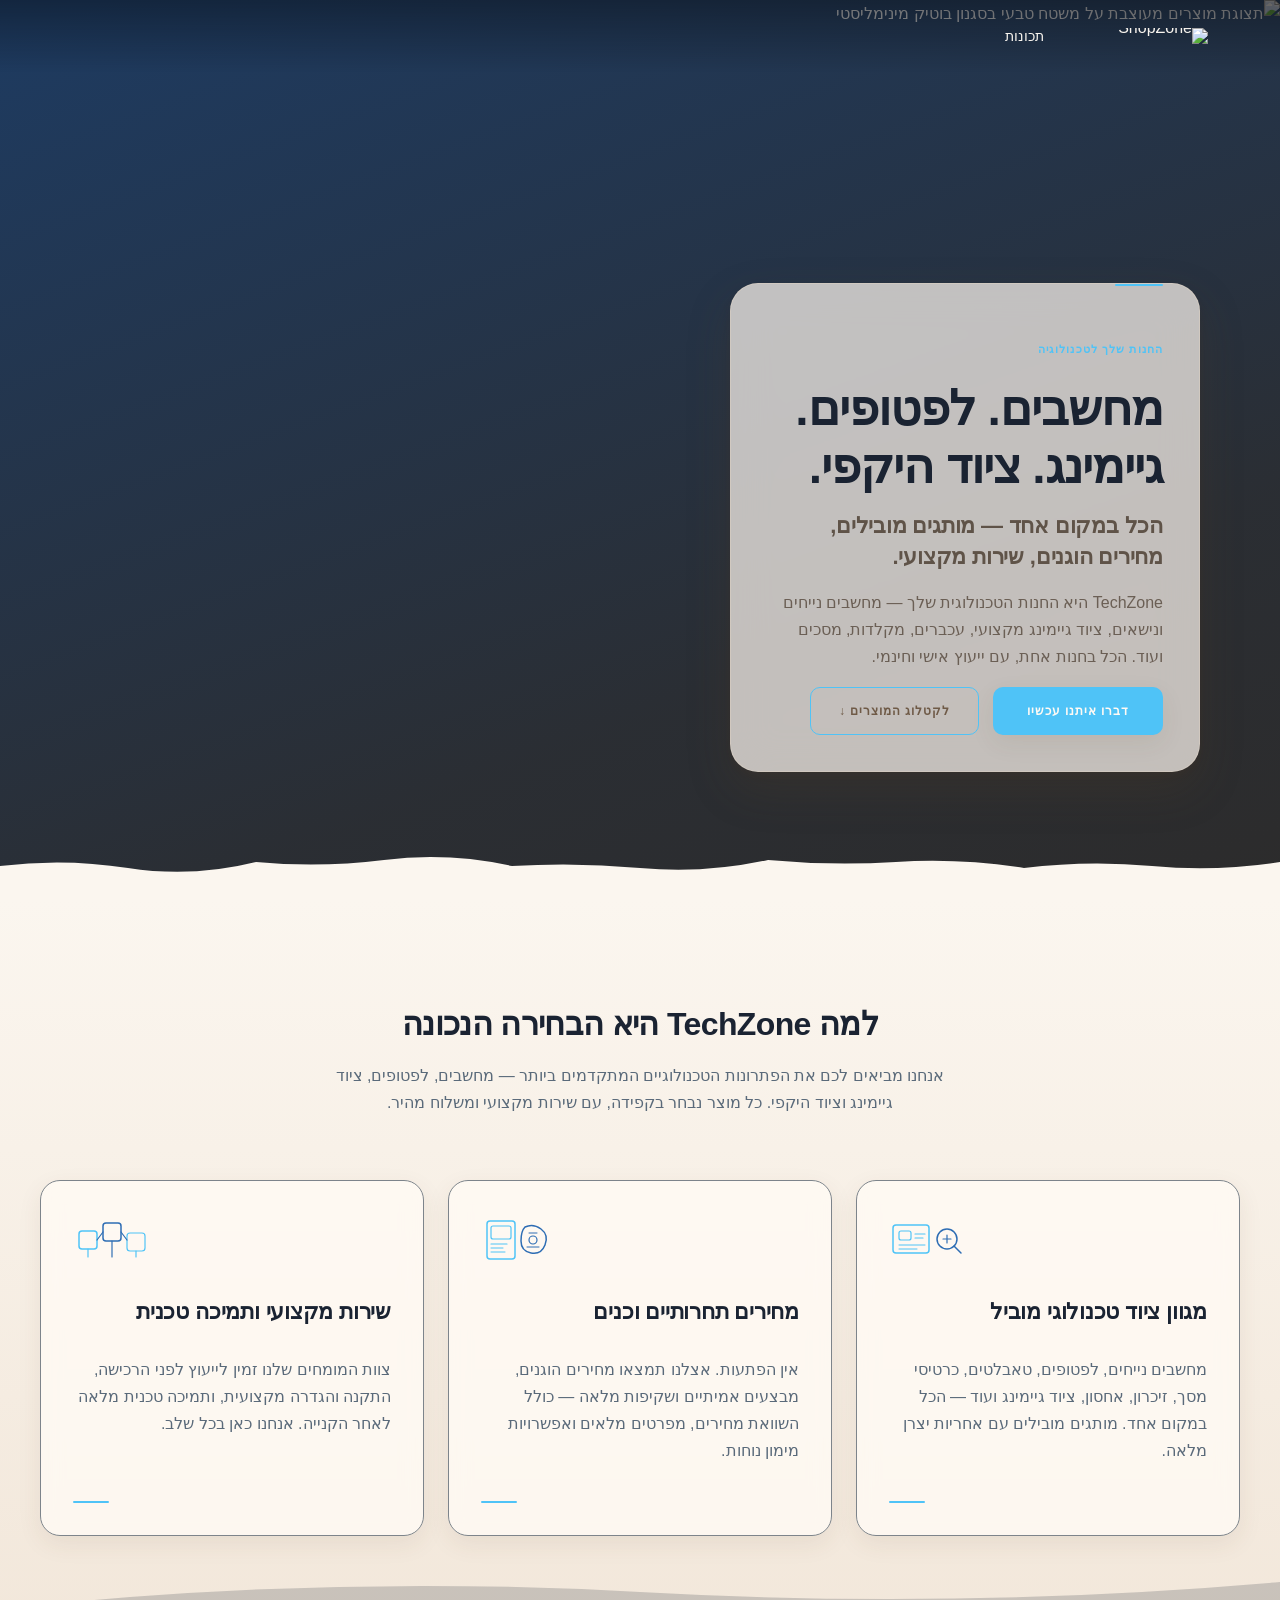
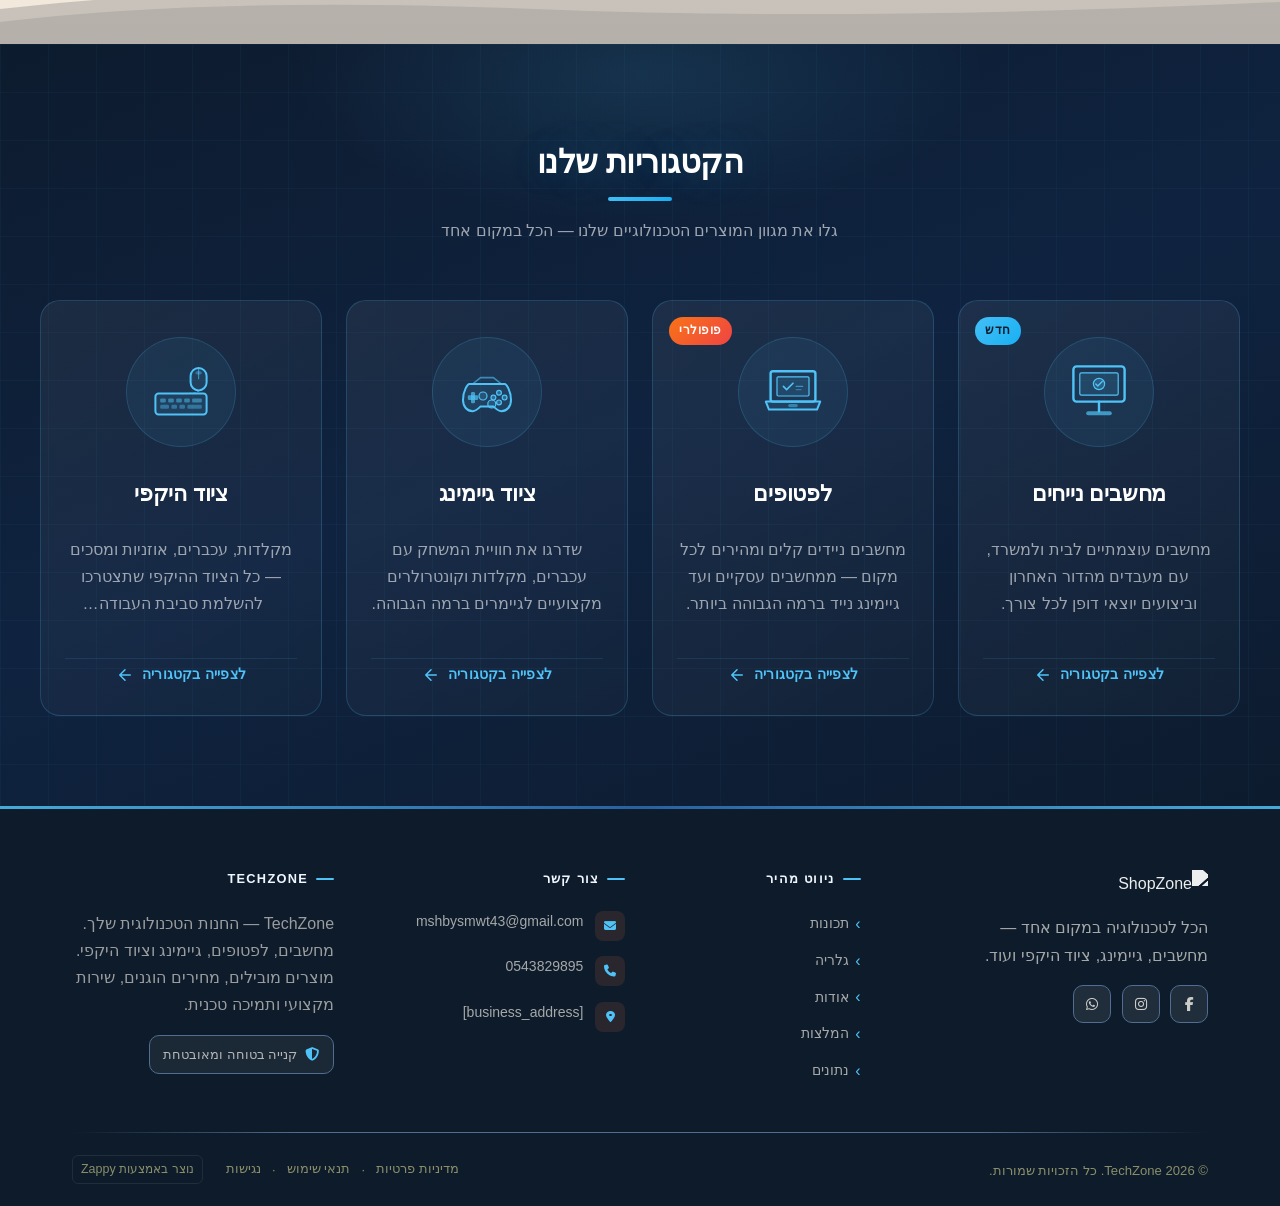
==== commit e45f3d36: "Background sync: Progressive GitHub Sync" ====
--- a/public/index.html
+++ b/public/index.html
@@ -1 +1 @@
-<!doctype html><html dir="rtl" lang="he"><head><meta charset="UTF-8"><meta content="width=device-width,initial-scale=1" name="viewport"><meta content="index, follow" name="robots"><title>ShopZone | מסחר / קמעונאות</title><meta content="An online store focused on selling products. The specific niche, product type, and brand identity are yet to be defined." name="description"><meta content="" name="keywords"><link href="/assets/favicon.ico" rel="icon" type="image/x-icon"><link href="/assets/favicon-16x16.png" rel="icon" type="image/png" sizes="16x16"><link href="/assets/favicon-32x32.png" rel="icon" type="image/png" sizes="32x32"><link href="/assets/favicon-48x48.png" rel="icon" type="image/png" sizes="48x48"><link href="/assets/favicon-192x192.png" rel="icon" type="image/png" sizes="192x192"><link href="/assets/favicon-512x512.png" rel="icon" type="image/png" sizes="512x512"><link href="/assets/apple-touch-icon.png" rel="apple-touch-icon"><script>!function(){"use strict";var t="7cd62b9d-da8c-4a7e-b53e-143ec09399de",e="https://api.zappy5.com/api/analytics/track",a=18e5,n=2592e6,o=!0,i=!0,r=!0;var s=function(){var e="zappy_visitor_"+t,a=null;try{if(a=localStorage.getItem(e)){var o=JSON.parse(a),i=Date.now();if(i-o.created<n)return o.lastSeen=i,localStorage.setItem(e,JSON.stringify(o)),o.id}}catch(t){console.warn("Zappy Analytics: LocalStorage not available")}var r="zv_"+Date.now()+"_"+Math.random().toString(36).substr(2,9);try{localStorage.setItem(e,JSON.stringify({id:r,created:Date.now(),lastSeen:Date.now()}))}catch(t){}return r}(),c=function(){var e="zappy_session_"+t,n=null;try{if(n=sessionStorage.getItem(e)){var o=JSON.parse(n),i=Date.now();if(i-o.timestamp<a)return o.timestamp=i,sessionStorage.setItem(e,JSON.stringify(o)),o.id}}catch(t){console.warn("Zappy Analytics: SessionStorage not available")}var r="zs_"+Date.now()+"_"+Math.random().toString(36).substr(2,9);try{sessionStorage.setItem(e,JSON.stringify({id:r,timestamp:Date.now()}))}catch(t){}return r}();function l(a,n){n=n||{};var o={website_id:t,event_type:a,page_path:window.location.pathname,referrer:document.referrer||"direct",visitor_id:s,session_id:c,metadata:n};if(navigator.sendBeacon){var i=new Blob([JSON.stringify(o)],{type:"application/json"});navigator.sendBeacon(e,i)}else fetch(e,{method:"POST",headers:{"Content-Type":"application/json"},body:JSON.stringify(o),keepalive:!0}).catch(function(t){console.warn("Zappy Analytics: Failed to track event",t)})}o&&l("pageview",{title:document.title,url:window.location.href}),i&&document.addEventListener("click",function(t){var e=t.target;if("BUTTON"===e.tagName||e.closest("button")){var a="BUTTON"===e.tagName?e:e.closest("button");l("click",{element:"button",text:a.textContent.trim().substring(0,100),id:a.id||null,class:a.className||null})}else if("A"===e.tagName||e.closest("a")){var n="A"===e.tagName?e:e.closest("a");l("navigation",{element:"link",text:n.textContent.trim().substring(0,100),href:n.href,external:n.hostname!==window.location.hostname})}},!0),r&&document.addEventListener("submit",function(t){var e=t.target;l("form_submit",{form_id:e.id||null,form_name:e.name||null,form_action:e.action||null,form_method:e.method||"GET"})},!0);var d=Date.now();window.addEventListener("beforeunload",function(){l("page_unload",{time_on_page:Math.floor((Date.now()-d)/1e3),page_path:window.location.pathname})}),window.zappyAnalytics={track:l,getVisitorId:function(){return s},getSessionId:function(){return c}}}()</script><meta content="ShopZone | מסחר / קמעונאות" property="og:title"><meta content="An online store focused on selling products. The specific niche, product type, and brand identity are yet to be defined." property="og:description"><meta content="website" property="og:type"><meta content="he_IL" property="og:locale"><meta content="summary_large_image" name="twitter:card"><meta content="ShopZone | מסחר / קמעונאות" name="twitter:title"><meta content="An online store focused on selling products. The specific niche, product type, and brand identity are yet to be defined." name="twitter:description"><link href="https://cdnjs.cloudflare.com/ajax/libs/font-awesome/6.4.0/css/all.min.css" rel="stylesheet"><link href="/assets/favicon.ico" rel="icon" type="image/x-icon"><link href="/assets/favicon-16x16.png" rel="icon" type="image/png" sizes="16x16"><link href="/assets/favicon-32x32.png" rel="icon" type="image/png" sizes="32x32"><link href="/assets/favicon-48x48.png" rel="icon" type="image/png" sizes="48x48"><link href="/assets/favicon-192x192.png" rel="icon" type="image/png" sizes="192x192"><link href="/assets/favicon-512x512.png" rel="icon" type="image/png" sizes="512x512"><link href="/assets/apple-touch-icon.png" rel="apple-touch-icon"><link href="https://cdn.jsdelivr.net/npm/vanilla-cookieconsent@3/dist/cookieconsent.css" rel="stylesheet"><script src="https://cdn.jsdelivr.net/npm/vanilla-cookieconsent@3/dist/cookieconsent.umd.js"></script><script src="https://cdn.jsdelivr.net/gh/mickidum/acc_toolbar/acctoolbar/acctoolbar.min.js"></script><link href="/styles.css" rel="stylesheet"><style id="zappy-dropdown-submenu-styles">#navMenu li:has(.sub-menu),.nav-menu li:has(.sub-menu),.navbar li:has(.sub-menu),nav li:has(.sub-menu){position:relative}#navMenu .sub-menu,.nav-menu .sub-menu,.navbar .sub-menu,nav .sub-menu{display:block!important;position:absolute!important;top:100%;left:0;min-width:220px;background:#fff;border-radius:8px;box-shadow:0 8px 25px rgba(0,0,0,.15);padding:8px 0;opacity:0;visibility:hidden;transform:translateY(10px);transition:all .3s ease;z-index:1000;list-style:none;pointer-events:none}#navMenu li:hover>.sub-menu,.nav-menu li:hover>.sub-menu,.navbar li:hover>.sub-menu,nav li:hover>.sub-menu{opacity:1!important;visibility:visible!important;transform:translateY(0)!important;pointer-events:auto!important}.sub-menu li{list-style:none;margin:0;padding:0}.sub-menu a{display:block!important;padding:10px 16px!important;color:var(--text-dark,#333)!important;font-weight:500;text-decoration:none;white-space:nowrap;transition:background-color .2s}.sub-menu a:hover{background-color:#f5f5f5}[dir=rtl] .nav-menu .sub-menu,[dir=rtl] .navbar .sub-menu,[dir=rtl] nav .sub-menu,html[lang=ar] .nav-menu .sub-menu,html[lang=ar] .navbar .sub-menu,html[lang=ar] nav .sub-menu,html[lang=he] .nav-menu .sub-menu,html[lang=he] .navbar .sub-menu,html[lang=he] nav .sub-menu{left:auto!important;right:0!important}.sub-menu:empty,.sub-menu:not(:has(li)),.sub-menu:not(:has(li:not(.zappy-hidden-menu-item))){display:none!important;opacity:0!important;visibility:hidden!important;pointer-events:none!important}li:has(.menu-group-title):hover>.sub-menu{opacity:1!important;visibility:visible!important;transform:translateY(0)!important;pointer-events:auto!important}#navMenu>li>.menu-group-title,.nav-menu>li>.menu-group-title{display:inline-block;padding:.5rem 1rem;cursor:default;user-select:none}@media (max-width:768px){#navMenu .sub-menu,.nav-menu .sub-menu,.navbar .sub-menu,nav .sub-menu{position:static!important;transform:none!important;box-shadow:none!important;background:0 0!important;max-height:0;overflow:hidden;opacity:0;visibility:hidden;transition:max-height .3s ease,opacity .3s ease;padding:0!important;border-radius:0!important}.sub-menu.mobile-expanded{max-height:500px!important;opacity:1!important;visibility:visible!important;padding:8px 0 8px 16px!important}[dir=rtl] .sub-menu.mobile-expanded,html[lang=he] .sub-menu.mobile-expanded{padding:8px 16px 8px 0!important}#navMenu li:hover>.sub-menu,.nav-menu li:hover>.sub-menu,.navbar li:hover>.sub-menu,nav li:hover>.sub-menu{opacity:0;visibility:hidden;pointer-events:none}#navMenu li>.sub-menu.mobile-expanded,.nav-menu li>.sub-menu.mobile-expanded,.navbar li>.sub-menu.mobile-expanded,nav li>.sub-menu.mobile-expanded{opacity:1!important;visibility:visible!important;pointer-events:auto!important}#navMenu li:has(.sub-menu),.nav-menu li:has(.sub-menu),.navbar li:has(.sub-menu),nav li:has(.sub-menu){display:flex!important;flex-wrap:wrap!important;align-items:center!important;position:relative!important;min-height:44px!important}#navMenu li:has(.sub-menu)>a,.nav-menu li:has(.sub-menu)>a,.navbar li:has(.sub-menu)>a,nav li:has(.sub-menu)>a{flex:1!important;min-width:0!important}#navMenu li:has(.sub-menu)>.menu-group-title,.nav-menu li:has(.sub-menu)>.menu-group-title,.navbar li:has(.sub-menu)>.menu-group-title,nav li:has(.sub-menu)>.menu-group-title{flex:1!important;min-width:0!important;padding:0!important;line-height:inherit!important}#navMenu li:has(.sub-menu)>.sub-menu,.nav-menu li:has(.sub-menu)>.sub-menu,.navbar li:has(.sub-menu)>.sub-menu,nav li:has(.sub-menu)>.sub-menu{flex-basis:100%!important;width:100%!important}#navMenu li:has(.sub-menu)>a [class*=arrow],#navMenu li:has(.sub-menu)>a [class*=chevron],.nav-menu li:has(.sub-menu)>a .fa-angle-down,.nav-menu li:has(.sub-menu)>a .fa-chevron-down,.nav-menu li:has(.sub-menu)>a [class*=arrow],.nav-menu li:has(.sub-menu)>a [class*=chevron],nav li:has(.sub-menu)>a [class*=arrow],nav li:has(.sub-menu)>a [class*=chevron]{display:none!important;visibility:hidden!important}.mobile-submenu-toggle{display:flex!important;align-items:center!important;justify-content:center!important;width:44px!important;height:auto!important;background:0 0!important;border:none!important;cursor:pointer!important;color:var(--text-light)!important;position:static!important;flex-shrink:0!important;align-self:stretch!important;z-index:2!important;padding:0!important;margin:0!important}.mobile-submenu-toggle::after{content:''!important;width:0!important;height:0!important;border-left:6px solid transparent!important;border-right:6px solid transparent!important;border-top:7px solid currentColor!important;transition:transform .3s ease!important}.mobile-submenu-toggle.expanded::after{transform:rotate(180deg)!important}.sub-menu a{padding:10px 0!important;display:block!important;color:var(--text-light)!important}.navbar .sub-menu li a,.zappy-products-dropdown .sub-menu a,nav.navbar .sub-menu li a{color:var(--text-light)!important}}@media (min-width:769px){.mobile-submenu-toggle{display:none!important}}</style><style id="mobile-lang-menu-deployed-css">@media (max-width:768px){.lang-switcher,.nav-container .lang-switcher,.nav-cta-container .lang-switcher,.nav-ecommerce-icons .lang-switcher,.nav-icons-left .lang-switcher,.navbar .lang-switcher,.navbar .nav-cta-container .lang-switcher{display:none!important}.mobile-lang-menu{width:100%;border-top:1px solid rgba(128,128,128,.2);padding:8px 0 0 0;margin-top:8px}.mobile-lang-toggle{display:flex!important;align-items:center;justify-content:space-between;width:100%;padding:12px 16px;background:0 0;border:none;cursor:pointer;font-size:15px;color:inherit;font-family:inherit}.mobile-lang-toggle::after{content:'';display:inline-block;width:8px;height:8px;border-right:2px solid currentColor;border-bottom:2px solid currentColor;transform:rotate(45deg);transition:transform .3s ease;margin-left:8px}.mobile-lang-toggle.expanded::after{transform:rotate(-135deg)}.mobile-lang-options{max-height:0;overflow:hidden;transition:max-height .3s ease}.mobile-lang-options.expanded{max-height:300px}.mobile-lang-option{display:flex!important;align-items:center;gap:10px;padding:10px 24px;text-decoration:none;color:inherit;font-size:14px;font-family:inherit}.mobile-lang-option:hover{background:rgba(128,128,128,.1)}.mobile-lang-option.active{font-weight:600;opacity:.7;pointer-events:none}.mobile-lang-option img{width:20px;height:20px;border-radius:50%}}@media (min-width:769px){.mobile-lang-menu{display:none!important}}</style><style id="zappy-widget-visibility">#mic-access-tool-box,#mic-access-tool-general-button,#mic-init-access-tool #mic-access-tool-box,#mic-init-access-tool #mic-access-tool-general-button,#mic-init-access-tool .mic-access-tool-general-button,._access-icon,._access-menu,.mic-access-tool-box,.mic-access-tool-general-button,div[id*=mic-access-tool-box]{display:none!important;visibility:hidden!important;opacity:0!important;pointer-events:none!important}</style></head><body><nav class="navbar" dir="rtl"><button aria-label="Menu" class="mobile-toggle" id="mobileToggle"><svg viewBox="0 0 24 24" fill="none" height="24" width="24" class="hamburger-icon"><path d="M3 12h18M3 6h18M3 18h18" stroke="currentColor" stroke-width="2" stroke-linecap="round"></path></svg><svg viewBox="0 0 24 24" fill="none" height="24" width="24" class="close-icon" style="display:none"><path d="M18 6L6 18M6 6l12 12" stroke="currentColor" stroke-width="2" stroke-linecap="round"></path></svg></button><button aria-label="Call" class="phone-header-btn" data-phone="0543829895"><svg viewBox="0 0 24 24" fill="currentColor" height="20" width="20"><path d="M22 16.92v3a2 2 0 0 1-2.18 2 19.79 19.79 0 0 1-8.63-3.07 19.5 19.5 0 0 1-6-6 19.79 19.79 0 0 1-3.07-8.67A2 2 0 0 1 4.11 2h3a2 2 0 0 1 2 1.72 12.84 12.84 0 0 0 .7 2.81 2 2 0 0 1-.45 2.11L8.09 9.91a16 16 0 0 0 6 6l1.27-1.27a2 2 0 0 1 2.11-.45 12.84 12.84 0 0 0 2.81.7A2 2 0 0 1 22 16.92z"></path></svg></button><div class="nav-container"><div class="nav-right-group"><div class="nav-brand"><a href="/" class="logo-link"><img alt="ShopZone" src="/assets/business-logo.webp" class="logo"></a></div><ul class="nav-menu" id="navMenu"><li><a href="#features">תכונות</a></li></ul></div><div class="nav-cta-container"></div></div></nav><script>window.addEventListener("load",function(){const e=document.querySelector(".navbar, nav, header");if(!e)return void console.log("[Navbar] Navbar element not found");let t=document.getElementById("mobileToggle")||document.querySelector(".mobile-toggle")||document.querySelector(".hamburger")||document.querySelector(".hamburger-menu")||document.querySelector(".menu-toggle")||document.querySelector(".burger-menu")||document.querySelector('[aria-label="Menu"]')||document.querySelector('[aria-label="תפריט"]');const o=document.querySelector(".phone-header-btn"),n=window.getComputedStyle(e);let r=n.backgroundColor;if(console.log("[Navbar] Initial navbar background:",r),"transparent"===r||"rgba(0, 0, 0, 0)"===r||r.startsWith("rgba")&&r.includes(", 0)")){const e=n.backgroundImage;if(e&&"none"!==e)console.log("[Navbar] Navbar has background image/gradient, using dark text"),r="rgb(240, 240, 240)";else{const e=window.getComputedStyle(document.body).backgroundColor;console.log("[Navbar] Navbar transparent, using body background:",e),r=e}}const i=r.match(/\d+/g);if(i&&i.length>=3){const e=(.299*parseInt(i[0])+.587*parseInt(i[1])+.114*parseInt(i[2]))/255;console.log("[Navbar] Mobile button colors preserved from Claude CSS (luminance:",e.toFixed(2)+")");const n=document.createElement("style");n.id="zappy-mobile-nav-fix";document.documentElement.lang;document.documentElement.dir,n.textContent='\n        /* Hide mobile buttons on desktop, show only on mobile */\n        @media (min-width: 769px) {\n          .mobile-toggle,\n          .phone-header-btn {\n            display: none !important;\n          }\n        }\n        \n        /* Show and position mobile buttons correctly on mobile */\n        @media (max-width: 768px) {\n          .mobile-toggle,\n          .phone-header-btn {\n            position: absolute !important;\n            top: 50% !important;\n            transform: translateY(-50%) !important;\n            z-index: 1001 !important;\n            display: flex !important;\n            align-items: center !important;\n            justify-content: center !important;\n            width: 36px !important;\n            height: 36px !important;\n            border-radius: 50% !important;\n            border: none !important;\n            cursor: pointer !important;\n            padding: 6px !important;\n            background: none !important;\n            color: var(--nav-text, var(--text-light)) !important;\n          }\n          \n          /* LTR positioning (default): hamburger LEFT, phone RIGHT */\n          html:not([dir="rtl"]):not([lang="he"]):not([lang="ar"]) .mobile-toggle,\n          html[dir="ltr"] .mobile-toggle {\n            left: 12px !important;\n            right: auto !important;\n          }\n          html:not([dir="rtl"]):not([lang="he"]):not([lang="ar"]) .phone-header-btn,\n          html[dir="ltr"] .phone-header-btn {\n            right: 12px !important;\n            left: auto !important;\n          }\n          \n          /* RTL positioning: hamburger RIGHT, phone LEFT */\n          html[dir="rtl"] .mobile-toggle,\n          html[lang="he"] .mobile-toggle,\n          html[lang="ar"] .mobile-toggle {\n            right: 12px !important;\n            left: auto !important;\n          }\n          html[dir="rtl"] .phone-header-btn,\n          html[lang="he"] .phone-header-btn,\n          html[lang="ar"] .phone-header-btn {\n            left: 12px !important;\n            right: auto !important;\n          }\n          \n          /* CRITICAL: Ensure nav-container has min-height on mobile */\n          /* All children are positioned absolutely/fixed on mobile, so height:auto collapses to 0 */\n          .nav-container {\n            min-height: 70px !important;\n            position: relative !important;\n          }\n          \n          /* Ensure SVG icons are properly sized and inherit color */\n          .mobile-toggle svg,\n          .phone-header-btn svg {\n            width: 24px !important;\n            height: 24px !important;\n            /* Don\'t force display - let JavaScript control hamburger/close toggle */\n          }\n          \n          /* Reset nav-cta-container on mobile - remove desktop box-shadow/padding */\n          /* that creates a visible ghost box when CTA button is hidden */\n          .nav-cta-container {\n            box-shadow: none !important;\n            padding: 0 !important;\n          }\n          \n          /* Hide nav-cta-container entirely on mobile when there\'s no lang-switcher */\n          /* (only the CTA button is inside, and it\'s hidden on mobile) */\n          .nav-cta-container:not(:has(.lang-switcher)) {\n            display: none !important;\n          }\n          \n          /* CRITICAL: Prevent hero image fade gradient from bleeding over headline text */\n          /* The .image-fade-gradient has bottom: -30px (extends below parent) */\n          /* On mobile stacked layout, this overlaps the h1 text below the image */\n          .hero-image-column {\n            overflow: hidden !important;\n          }\n          .image-fade-gradient {\n            bottom: 0 !important;\n          }\n          \n          /* Hide desktop language switcher on mobile - hamburger menu handles it */\n          /* High specificity to override stored CSS */\n          .lang-switcher,\n          .nav-cta-container .lang-switcher,\n          .nav-container .lang-switcher,\n          .navbar .lang-switcher,\n          .navbar .nav-cta-container .lang-switcher {\n            display: none !important;\n          }\n        }\n      ';const r=document.getElementById("zappy-mobile-nav-fix");r&&r.remove(),document.head.appendChild(n),console.log("[Navbar] Critical CSS injected for mobile nav positioning");const l=window.innerWidth<=768;if(t){const e=t.querySelector(".hamburger-icon"),o=t.querySelector(".close-icon");e&&(e.style.setProperty("width","24px","important"),e.style.setProperty("height","24px","important"),e.style.setProperty("display","block","important")),o&&(o.style.setProperty("width","24px","important"),o.style.setProperty("height","24px","important"),o.style.setProperty("display","none","important")),l?(t.style.setProperty("position","absolute","important"),t.style.setProperty("top","50%","important"),t.style.setProperty("transform","translateY(-50%)","important"),t.style.setProperty("z-index","1001","important"),t.style.removeProperty("left"),t.style.removeProperty("right"),console.log("[Navbar] Mobile toggle positioning applied (mobile viewport)")):(t.style.removeProperty("position"),t.style.removeProperty("top"),t.style.removeProperty("transform"),t.style.removeProperty("z-index"),t.style.removeProperty("left"),t.style.removeProperty("right"),console.log("[Navbar] Desktop viewport - cleared mobile toggle inline positioning"))}if(o){const e=o.querySelector("svg");e&&(e.style.width="24px",e.style.height="24px",e.setAttribute("width","24"),e.setAttribute("height","24")),l?(o.style.setProperty("position","absolute","important"),o.style.setProperty("top","50%","important"),o.style.setProperty("transform","translateY(-50%)","important"),o.style.setProperty("z-index","1001","important"),o.style.removeProperty("left"),o.style.removeProperty("right"),console.log("[Navbar] Phone button positioning applied (mobile viewport)")):(o.style.removeProperty("position"),o.style.removeProperty("top"),o.style.removeProperty("transform"),o.style.removeProperty("z-index"),o.style.removeProperty("left"),o.style.removeProperty("right"),console.log("[Navbar] Desktop viewport - cleared phone button inline positioning"))}}else console.log("[Navbar] Could not parse background color:",r);t=document.getElementById("mobileToggle")||document.querySelector(".mobile-toggle")||document.querySelector(".hamburger")||document.querySelector(".hamburger-menu")||document.querySelector(".menu-toggle")||document.querySelector(".burger-menu")||document.querySelector('[aria-label="Menu"]')||document.querySelector('[aria-label="תפריט"]');const l=document.getElementById("navMenu")||document.querySelector(".nav-menu")||document.querySelector(".nav-links")||document.querySelector("nav ul:not(.submenu)");if(!t||!l)return void console.log("[Navbar] Mobile toggle or menu not found:",{toggle:!!t,menu:!!l});l.id||(l.id="navMenu"),console.log("[Navbar] Initializing mobile menu...");const a=t.cloneNode(!0);t.parentNode.replaceChild(a,t),a.addEventListener("click",function(e){e.preventDefault(),e.stopPropagation();const t=this.querySelector(".hamburger-icon"),o=this.querySelector(".close-icon");l.classList.contains("active")?(l.classList.remove("active"),t&&t.style.setProperty("display","block","important"),o&&o.style.setProperty("display","none","important"),document.body.style.overflow="",console.log("[Navbar] Menu closed")):(l.classList.add("active"),t&&t.style.setProperty("display","none","important"),o&&o.style.setProperty("display","block","important"),document.body.style.overflow="hidden",console.log("[Navbar] Menu opened"))}),l.querySelectorAll("a").forEach(function(e){e.addEventListener("click",function(){if("#"===this.getAttribute("href"))return;const e=a.querySelector(".hamburger-icon"),t=a.querySelector(".close-icon");l.classList.remove("active"),e&&e.style.setProperty("display","block","important"),t&&t.style.setProperty("display","none","important"),document.body.style.overflow="",console.log("[Navbar] Menu closed (link clicked)")})});var s=l.querySelectorAll(".dropdown-toggle");s.forEach(function(e){e.addEventListener("click",function(e){e.preventDefault(),e.stopPropagation();var t=this.closest(".nav-dropdown");t&&(t.parentNode.querySelectorAll(".nav-dropdown.open").forEach(function(e){e!==t&&e.classList.remove("open")}),t.classList.toggle("open"),console.log("[Navbar] Dropdown toggled:",t.classList.contains("open")?"open":"closed"))})}),document.addEventListener("click",function(e){e.target.closest(".nav-dropdown")||document.querySelectorAll(".nav-dropdown.open").forEach(function(e){e.classList.remove("open")})}),console.log("[Navbar] Dropdown handlers initialized for "+s.length+" dropdowns"),o&&o.addEventListener("click",function(){const e=document.querySelectorAll('a[href^="tel:"]'),t=e.length>0?e[0].getAttribute("href").replace("tel:",""):"0543829895";window.location.href="tel:"+t,console.log("[Navbar] Phone button clicked")}),console.log("[Navbar] Mobile menu initialized successfully");const p=function(){const e=document.querySelector(".whatsapp-float");e&&(window.innerWidth>=769?(e.style.setProperty("display","none","important"),e.style.setProperty("visibility","hidden","important"),e.style.setProperty("opacity","0","important"),e.style.setProperty("pointer-events","none","important"),console.log("[WhatsApp] Button hidden on desktop")):(e.style.removeProperty("display"),e.style.removeProperty("visibility"),e.style.removeProperty("opacity"),e.style.removeProperty("pointer-events"),console.log("[WhatsApp] Button visible on mobile")))};let c;p(),window.addEventListener("resize",function(){clearTimeout(c),c=setTimeout(p,100)})})</script><main><section class="index-hero-section" data-layout-spec="בית-hero" dir="rtl" id="hero" data-hero-type="fullscreen-scrim"><div class="index-hero-bg"><img alt="תצוגת מוצרים מעוצבת על משטח טבעי בסגנון בוטיק מינימליסטי" src="/assets/site-index-hero-image-1-1775241891727-wru6cg.webp?v=1775241891727" data-context="Warm natural-light lifestyle retail scene: a beautifully arranged flat lay or tabletop display with curated everyday products — ceramics, small goods, wrapped packages — on a linen or marble surface. Soft morning light, warm cream and terracotta tones, editorial premium feel, no people, calm and inviting atmosphere, high-end boutique retail photography." data-hero-bg="true" data-placeholder="index-hero-image-1" height="700" width="1200"></div><div class="index-hero-scrim" aria-hidden="true"></div><div class="index-hero-card-wrapper"><div class="index-hero-card"><div class="index-hero-accent-line" aria-hidden="true"></div><span class="index-hero-eyebrow">החנות שלך לטכנולוגיה</span><h1 class="index-hero-h1">מחשבים. לפטופים.<br>גיימינג. ציוד היקפי.</h1><h3 class="index-hero-h3">הכל במקום אחד — מותגים מובילים, מחירים הוגנים, שירות מקצועי.</h3><p class="index-hero-body">TechZone היא החנות הטכנולוגית שלך — מחשבים נייחים ונישאים, ציוד גיימינג מקצועי, עכברים, מקלדות, מסכים ועוד. הכל בחנות אחת, עם ייעוץ אישי וחינמי.</p><div class="index-hero-ctas"><a href="#contact" class="index-hero-btn-primary">דברו איתנו עכשיו</a><a href="#showcase" class="index-hero-btn-secondary">לקטלוג המוצרים ↓</a></div></div></div><div class="index-hero-divider-wrapper"><svg viewBox="0 0 1200 72" aria-hidden="true" xmlns="http://www.w3.org/2000/svg" data-no-icon-edit="true" preserveAspectRatio="none"><path d="M0,72 L0,38 Q60,30 120,40 T240,34 Q300,40 360,32 T480,38 Q540,34 600,40 T720,32 Q780,38 840,34 T960,40 Q1020,32 1080,38 T1200,34 L1200,72 Z" fill="#fbf6ef"></path></svg></div></section><section class="index-features-section" data-layout-spec="בית-features" dir="rtl" id="features"><div class="index-features-container"><div class="index-features-intro"><h2 class="index-features-heading">למה TechZone היא הבחירה הנכונה</h2><p class="index-features-subheading">אנחנו מביאים לכם את הפתרונות הטכנולוגיים המתקדמים ביותר — מחשבים, לפטופים, ציוד גיימינג וציוד היקפי. כל מוצר נבחר בקפידה, עם שירות מקצועי ומשלוח מהיר.</p></div><div class="index-features-grid"><article class="index-feature-card"><div class="index-feature-illustration" aria-hidden="true"><svg viewBox="0 0 80 56" fill="none" height="56" width="80" aria-hidden="true" xmlns="http://www.w3.org/2000/svg" data-no-icon-edit="true"><rect fill="none" height="28" rx="3" stroke="#4FC3F7" stroke-width="1.5" width="36" x="4" y="12"></rect><rect fill="none" height="9" rx="2" stroke="#4FC3F7" stroke-width="1.2" width="12" x="10" y="18"></rect><line stroke="#4FC3F7" stroke-linecap="round" stroke-width="1.2" x1="26" x2="36" y1="21" y2="21"></line><line stroke="#4FC3F7" stroke-linecap="round" stroke-width="1.2" x1="26" x2="34" y1="25" y2="25"></line><line stroke="#4FC3F7" stroke-linecap="round" stroke-width="1" x1="10" x2="36" y1="32" y2="32"></line><line stroke="#4FC3F7" stroke-linecap="round" stroke-width="1" x1="10" x2="28" y1="36" y2="36"></line><circle cx="58" cy="26" fill="none" r="10" stroke="#2E6DB4" stroke-width="1.5"></circle><line stroke="#2E6DB4" stroke-linecap="round" stroke-width="1.5" x1="65" x2="72" y1="33" y2="40"></line><line stroke="#2E6DB4" stroke-linecap="round" stroke-width="1.2" x1="54" x2="62" y1="26" y2="26"></line><line stroke="#2E6DB4" stroke-linecap="round" stroke-width="1.2" x1="58" x2="58" y1="22" y2="30"></line></svg></div><div class="index-feature-content"><h3 class="index-feature-title">מגוון ציוד טכנולוגי מוביל</h3><p class="index-feature-text">מחשבים נייחים, לפטופים, טאבלטים, כרטיסי מסך, זיכרון, אחסון, ציוד גיימינג ועוד — הכל במקום אחד. מותגים מובילים עם אחריות יצרן מלאה.</p><div class="index-feature-accent-line" aria-hidden="true"></div></div></article><article class="index-feature-card"><div class="index-feature-illustration" aria-hidden="true"><svg viewBox="0 0 80 56" fill="none" height="56" width="80" aria-hidden="true" xmlns="http://www.w3.org/2000/svg" data-no-icon-icon="true"><rect fill="none" height="38" rx="3" stroke="#4FC3F7" stroke-width="1.5" width="28" x="6" y="8"></rect><rect fill="none" height="13" rx="2" stroke="#4FC3F7" stroke-width="1.2" width="20" x="10" y="13"></rect><line stroke="#4FC3F7" stroke-linecap="round" stroke-width="1.2" x1="10" x2="26" y1="31" y2="31"></line><line stroke="#4FC3F7" stroke-linecap="round" stroke-width="1" x1="10" x2="22" y1="35" y2="35"></line><line stroke="#4FC3F7" stroke-linecap="round" stroke-width="1" x1="10" x2="24" y1="39" y2="39"></line><path d="M44 14 Q52 10 60 16 Q68 22 64 32 Q60 42 50 40 Q40 38 40 28 Q40 18 44 14Z" fill="none" stroke="#2E6DB4" stroke-width="1.5"></path><circle cx="52" cy="27" fill="none" r="4" stroke="#2E6DB4" stroke-width="1.2"></circle><line stroke="#2E6DB4" stroke-linecap="round" stroke-width="1" x1="48" x2="56" y1="20" y2="20"></line><line stroke="#2E6DB4" stroke-linecap="round" stroke-width="1" x1="46" x2="58" y1="34" y2="34"></line></svg></div><div class="index-feature-content"><h3 class="index-feature-title">מחירים תחרותיים וכנים</h3><p class="index-feature-text">אין הפתעות. אצלנו תמצאו מחירים הוגנים, מבצעים אמיתיים ושקיפות מלאה — כולל השוואת מחירים, מפרטים מלאים ואפשרויות מימון נוחות.</p><div class="index-feature-accent-line" aria-hidden="true"></div></div></article><article class="index-feature-card"><div class="index-feature-illustration" aria-hidden="true"><svg viewBox="0 0 80 56" fill="none" height="56" width="80" aria-hidden="true" xmlns="http://www.w3.org/2000/svg" data-no-icon-edit="true"><rect fill="none" height="18" rx="3" stroke="#4FC3F7" stroke-width="1.5" width="18" x="6" y="18"></rect><rect fill="none" height="18" rx="3" stroke="#2E6DB4" stroke-width="1.5" width="18" x="30" y="10"></rect><rect fill="none" height="18" rx="3" stroke="#4FC3F7" stroke-width="1.2" width="18" x="54" y="20"></rect><line stroke="#2E6DB4" stroke-linecap="round" stroke-width="1.2" x1="24" x2="30" y1="27" y2="19"></line><line stroke="#2E6DB4" stroke-linecap="round" stroke-width="1.2" x1="48" x2="54" y1="19" y2="27"></line><line stroke="#4FC3F7" stroke-linecap="round" stroke-width="1.2" x1="15" x2="15" y1="36" y2="44"></line><line stroke="#2E6DB4" stroke-linecap="round" stroke-width="1.2" x1="39" x2="39" y1="28" y2="44"></line><line stroke="#4FC3F7" stroke-linecap="round" stroke-width="1.2" x1="63" x2="63" y1="38" y2="44"></line></svg></div><div class="index-feature-content"><h3 class="index-feature-title">שירות מקצועי ותמיכה טכנית</h3><p class="index-feature-text">צוות המומחים שלנו זמין לייעוץ לפני הרכישה, התקנה והגדרה מקצועית, ותמיכה טכנית מלאה לאחר הקנייה. אנחנו כאן בכל שלב.</p><div class="index-feature-accent-line" aria-hidden="true"></div></div></article></div></div><div class="index-features-divider-wrapper"><svg viewBox="0 0 1200 90" aria-hidden="true" xmlns="http://www.w3.org/2000/svg" data-no-icon-edit="true" preserveAspectRatio="none"><path d="M0,90 L0,55 Q300,20 600,38 Q900,56 1200,28 L1200,90 Z" fill="var(--bg-dark)" fill-opacity="0.18"></path><path d="M0,90 L0,68 Q200,42 500,55 Q800,68 1200,48 L1200,90 Z" fill="var(--bg-dark)" fill-opacity="0.10"></path></svg></div></section></main><footer class="site-footer" dir="rtl"><div class="footer-container"><div class="footer-top"><div class="footer-col footer-brand"><a href="/" class="footer-logo-link"><img alt="ShopZone" src="/assets/business-logo.webp" class="logo"></a><p class="footer-tagline">הכל לטכנולוגיה במקום אחד — מחשבים, גיימינג, ציוד היקפי ועוד.</p><p></p><div class="footer-social"><a href="[facebook_handle]" aria-label="Facebook"><i class="fab fa-facebook-f"></i></a><a href="[instagram_handle]" aria-label="Instagram"><i class="fab fa-instagram"></i></a><a href="[whatsapp_handle]" aria-label="WhatsApp"><i class="fab fa-whatsapp"></i></a></div></div><div class="footer-col"><h4 class="footer-heading"><span class="heading-accent"></span>ניווט מהיר</h4><ul class="footer-links"><li><a href="#features">תכונות</a></li><li><a href="#showcase">גלריה</a></li><li><a href="#about">אודות</a></li><li><a href="#testimonials">המלצות</a></li><li><a href="#stats">נתונים</a></li></ul></div><div class="footer-col"><h4 class="footer-heading"><span class="heading-accent"></span>צור קשר</h4><ul class="footer-contact"><li><span class="contact-icon"><i class="fas fa-envelope"></i></span><span class="contact-text"><a href="mailto:mshbysmwt43@gmail.com">mshbysmwt43@gmail.com</a></span></li><li><span class="contact-icon"><i class="fas fa-phone"></i></span><span class="contact-text"><a href="tel:0543829895">0543829895</a></span></li><li><a href="/"><span class="contact-icon"><i class="fas fa-map-marker-alt"></i></span><span class="contact-text">[business_address]</span></a></li></ul></div><div class="footer-col footer-extra"><h4 class="footer-heading"><span class="heading-accent"></span>TechZone</h4><p class="footer-about-text">TechZone — החנות הטכנולוגית שלך. מחשבים, לפטופים, גיימינג וציוד היקפי. מוצרים מובילים, מחירים הוגנים, שירות מקצועי ותמיכה טכנית.</p><div class="footer-badge"><i class="fas fa-shield-alt"></i><span>קנייה בטוחה ומאובטחת</span></div></div></div><div class="footer-divider"></div><div class="footer-bottom"><div class="footer-bottom-right"><span class="footer-copyright">© 2026 TechZone. כל הזכויות שמורות.</span></div><div class="footer-bottom-left"><nav class="footer-legal" aria-label="קישורים משפטיים"><a href="/privacy">מדיניות פרטיות</a><span class="legal-sep">·</span><a href="/terms">תנאי שימוש</a><span class="legal-sep">·</span><a href="/accessibility">נגישות</a></nav><a href="https://zappy5.com" class="zappy-attribution" target="_blank">נוצר באמצעות Zappy</a></div></div></div></footer><a href="https://wa.me/[whatsapp_handle]" class="whatsapp-float" aria-label="WhatsApp"><i class="fab fa-whatsapp"></i></a><div data-integration="accessibility:toolbar"></div><script src="/script.js"></script><script id="zappy-mobile-submenu-script">!function(){function e(){if(window.innerWidth>768)return document.querySelectorAll(".mobile-submenu-toggle").forEach(function(e){e.remove()}),void document.querySelectorAll(".sub-menu.mobile-expanded").forEach(function(e){e.classList.remove("mobile-expanded")});document.querySelectorAll(".nav-menu li:has(.sub-menu), nav li:has(.sub-menu), .navbar li:has(.sub-menu), #navMenu li:has(.sub-menu)").forEach(function(e){if(!e.querySelector(".mobile-submenu-toggle")){var t=e.querySelector(".sub-menu"),n=e.querySelector(":scope > a");if(t&&n){var o=document.createElement("button");o.className="mobile-submenu-toggle",o.setAttribute("aria-label","Toggle submenu"),o.setAttribute("type","button"),n.insertAdjacentElement("afterend",o),o.addEventListener("click",function(e){e.preventDefault(),e.stopPropagation(),document.querySelectorAll(".sub-menu.mobile-expanded").forEach(function(e){if(e!==t){e.classList.remove("mobile-expanded");var n=e.parentElement.querySelector(".mobile-submenu-toggle");n&&n.classList.remove("expanded")}}),t.classList.toggle("mobile-expanded"),o.classList.toggle("expanded")})}}})}var t;"loading"===document.readyState?document.addEventListener("DOMContentLoaded",e):e(),window.addEventListener("resize",function(){clearTimeout(t),t=setTimeout(e,250)});var n=new MutationObserver(function(t){t.forEach(function(t){if("attributes"===t.type){var n=t.target;n.classList&&(n.classList.contains("active")||n.classList.contains("open"))&&setTimeout(e,100)}})});setTimeout(function(){document.querySelectorAll(".mobile-menu, .nav-menu, #navMenu, nav").forEach(function(e){n.observe(e,{attributes:!0,attributeFilter:["class","style"]})})},500)}()</script><script id="zappy-mobile-lang-menu-script">!function(){function e(){if(window.innerWidth>768){var e=document.querySelector(".mobile-lang-menu");e&&e.remove()}else if(!document.querySelector(".mobile-lang-menu")){var n=document.querySelector(".lang-switcher");if(n){var a=n.querySelector(".lang-switcher-dropdown");if(a){var i=a.querySelectorAll(".lang-option");if(0!==i.length){var t=document.getElementById("navMenu")||document.querySelector(".nav-menu")||document.querySelector("nav ul");if(t){var l=document.documentElement.lang||"en",s=document.createElement("div");s.className="mobile-lang-menu";var c={he:{name:"עברית",flag:"https://api.iconify.design/circle-flags/il.svg"},en:{name:"English",flag:"https://api.iconify.design/circle-flags/us.svg"},ar:{name:"العربية",flag:"https://api.iconify.design/circle-flags/sa.svg"},fr:{name:"Français",flag:"https://api.iconify.design/circle-flags/fr.svg"},es:{name:"Español",flag:"https://api.iconify.design/circle-flags/es.svg"},de:{name:"Deutsch",flag:"https://api.iconify.design/circle-flags/de.svg"},ru:{name:"Русский",flag:"https://api.iconify.design/circle-flags/ru.svg"},zh:{name:"中文",flag:"https://api.iconify.design/circle-flags/cn.svg"},ja:{name:"日本語",flag:"https://api.iconify.design/circle-flags/jp.svg"},pt:{name:"Português",flag:"https://api.iconify.design/circle-flags/br.svg"},it:{name:"Italiano",flag:"https://api.iconify.design/circle-flags/it.svg"},ko:{name:"한국어",flag:"https://api.iconify.design/circle-flags/kr.svg"}}[l]||{name:l,flag:""},r=document.createElement("button");r.className="mobile-lang-toggle",r.type="button";var g=c.flag?'<img src="'+c.flag+'" width="20" height="20" alt="" style="border-radius:50%;margin-right:8px;margin-left:8px;">':"";r.innerHTML=g+c.name,s.appendChild(r);var o=document.createElement("div");o.className="mobile-lang-options";var d=document.createElement("a");d.className="mobile-lang-option active",d.href="#",d.innerHTML=g+c.name,o.appendChild(d),i.forEach(function(e){var n=document.createElement("a");n.className="mobile-lang-option",n.href=e.getAttribute("href"),n.innerHTML=e.innerHTML,o.appendChild(n)}),s.appendChild(o),t.appendChild(s),r.addEventListener("click",function(e){e.preventDefault(),e.stopPropagation(),r.classList.toggle("expanded"),o.classList.toggle("expanded")})}}}}}}"loading"===document.readyState?document.addEventListener("DOMContentLoaded",e):e(),window.addEventListener("resize",function(){clearTimeout(window._mlrt),window._mlrt=setTimeout(e,250)})}()</script></body></html>+<!doctype html><html dir="rtl" lang="he"><head><meta charset="UTF-8"><meta content="width=device-width,initial-scale=1" name="viewport"><meta content="index, follow" name="robots"><title>ShopZone | מסחר / קמעונאות</title><meta content="An online store focused on selling products. The specific niche, product type, and brand identity are yet to be defined." name="description"><meta content="" name="keywords"><link href="/assets/favicon.ico" rel="icon" type="image/x-icon"><link href="/assets/favicon-16x16.png" rel="icon" type="image/png" sizes="16x16"><link href="/assets/favicon-32x32.png" rel="icon" type="image/png" sizes="32x32"><link href="/assets/favicon-48x48.png" rel="icon" type="image/png" sizes="48x48"><link href="/assets/favicon-192x192.png" rel="icon" type="image/png" sizes="192x192"><link href="/assets/favicon-512x512.png" rel="icon" type="image/png" sizes="512x512"><link href="/assets/apple-touch-icon.png" rel="apple-touch-icon"><script>!function(){"use strict";var t="7cd62b9d-da8c-4a7e-b53e-143ec09399de",e="https://api.zappy5.com/api/analytics/track",a=18e5,n=2592e6,o=!0,i=!0,r=!0;var s=function(){var e="zappy_visitor_"+t,a=null;try{if(a=localStorage.getItem(e)){var o=JSON.parse(a),i=Date.now();if(i-o.created<n)return o.lastSeen=i,localStorage.setItem(e,JSON.stringify(o)),o.id}}catch(t){console.warn("Zappy Analytics: LocalStorage not available")}var r="zv_"+Date.now()+"_"+Math.random().toString(36).substr(2,9);try{localStorage.setItem(e,JSON.stringify({id:r,created:Date.now(),lastSeen:Date.now()}))}catch(t){}return r}(),c=function(){var e="zappy_session_"+t,n=null;try{if(n=sessionStorage.getItem(e)){var o=JSON.parse(n),i=Date.now();if(i-o.timestamp<a)return o.timestamp=i,sessionStorage.setItem(e,JSON.stringify(o)),o.id}}catch(t){console.warn("Zappy Analytics: SessionStorage not available")}var r="zs_"+Date.now()+"_"+Math.random().toString(36).substr(2,9);try{sessionStorage.setItem(e,JSON.stringify({id:r,timestamp:Date.now()}))}catch(t){}return r}();function l(a,n){n=n||{};var o={website_id:t,event_type:a,page_path:window.location.pathname,referrer:document.referrer||"direct",visitor_id:s,session_id:c,metadata:n};if(navigator.sendBeacon){var i=new Blob([JSON.stringify(o)],{type:"application/json"});navigator.sendBeacon(e,i)}else fetch(e,{method:"POST",headers:{"Content-Type":"application/json"},body:JSON.stringify(o),keepalive:!0}).catch(function(t){console.warn("Zappy Analytics: Failed to track event",t)})}o&&l("pageview",{title:document.title,url:window.location.href}),i&&document.addEventListener("click",function(t){var e=t.target;if("BUTTON"===e.tagName||e.closest("button")){var a="BUTTON"===e.tagName?e:e.closest("button");l("click",{element:"button",text:a.textContent.trim().substring(0,100),id:a.id||null,class:a.className||null})}else if("A"===e.tagName||e.closest("a")){var n="A"===e.tagName?e:e.closest("a");l("navigation",{element:"link",text:n.textContent.trim().substring(0,100),href:n.href,external:n.hostname!==window.location.hostname})}},!0),r&&document.addEventListener("submit",function(t){var e=t.target;l("form_submit",{form_id:e.id||null,form_name:e.name||null,form_action:e.action||null,form_method:e.method||"GET"})},!0);var d=Date.now();window.addEventListener("beforeunload",function(){l("page_unload",{time_on_page:Math.floor((Date.now()-d)/1e3),page_path:window.location.pathname})}),window.zappyAnalytics={track:l,getVisitorId:function(){return s},getSessionId:function(){return c}}}()</script><meta content="ShopZone | מסחר / קמעונאות" property="og:title"><meta content="An online store focused on selling products. The specific niche, product type, and brand identity are yet to be defined." property="og:description"><meta content="website" property="og:type"><meta content="he_IL" property="og:locale"><meta content="summary_large_image" name="twitter:card"><meta content="ShopZone | מסחר / קמעונאות" name="twitter:title"><meta content="An online store focused on selling products. The specific niche, product type, and brand identity are yet to be defined." name="twitter:description"><link href="https://cdnjs.cloudflare.com/ajax/libs/font-awesome/6.4.0/css/all.min.css" rel="stylesheet"><link href="/assets/favicon.ico" rel="icon" type="image/x-icon"><link href="/assets/favicon-16x16.png" rel="icon" type="image/png" sizes="16x16"><link href="/assets/favicon-32x32.png" rel="icon" type="image/png" sizes="32x32"><link href="/assets/favicon-48x48.png" rel="icon" type="image/png" sizes="48x48"><link href="/assets/favicon-192x192.png" rel="icon" type="image/png" sizes="192x192"><link href="/assets/favicon-512x512.png" rel="icon" type="image/png" sizes="512x512"><link href="/assets/apple-touch-icon.png" rel="apple-touch-icon"><link href="https://cdn.jsdelivr.net/npm/vanilla-cookieconsent@3/dist/cookieconsent.css" rel="stylesheet"><script src="https://cdn.jsdelivr.net/npm/vanilla-cookieconsent@3/dist/cookieconsent.umd.js"></script><script src="https://cdn.jsdelivr.net/gh/mickidum/acc_toolbar/acctoolbar/acctoolbar.min.js"></script><link href="/styles.css" rel="stylesheet"><style id="zappy-dropdown-submenu-styles">#navMenu li:has(.sub-menu),.nav-menu li:has(.sub-menu),.navbar li:has(.sub-menu),nav li:has(.sub-menu){position:relative}#navMenu .sub-menu,.nav-menu .sub-menu,.navbar .sub-menu,nav .sub-menu{display:block!important;position:absolute!important;top:100%;left:0;min-width:220px;background:#fff;border-radius:8px;box-shadow:0 8px 25px rgba(0,0,0,.15);padding:8px 0;opacity:0;visibility:hidden;transform:translateY(10px);transition:all .3s ease;z-index:1000;list-style:none;pointer-events:none}#navMenu li:hover>.sub-menu,.nav-menu li:hover>.sub-menu,.navbar li:hover>.sub-menu,nav li:hover>.sub-menu{opacity:1!important;visibility:visible!important;transform:translateY(0)!important;pointer-events:auto!important}.sub-menu li{list-style:none;margin:0;padding:0}.sub-menu a{display:block!important;padding:10px 16px!important;color:var(--text-dark,#333)!important;font-weight:500;text-decoration:none;white-space:nowrap;transition:background-color .2s}.sub-menu a:hover{background-color:#f5f5f5}[dir=rtl] .nav-menu .sub-menu,[dir=rtl] .navbar .sub-menu,[dir=rtl] nav .sub-menu,html[lang=ar] .nav-menu .sub-menu,html[lang=ar] .navbar .sub-menu,html[lang=ar] nav .sub-menu,html[lang=he] .nav-menu .sub-menu,html[lang=he] .navbar .sub-menu,html[lang=he] nav .sub-menu{left:auto!important;right:0!important}.sub-menu:empty,.sub-menu:not(:has(li)),.sub-menu:not(:has(li:not(.zappy-hidden-menu-item))){display:none!important;opacity:0!important;visibility:hidden!important;pointer-events:none!important}li:has(.menu-group-title):hover>.sub-menu{opacity:1!important;visibility:visible!important;transform:translateY(0)!important;pointer-events:auto!important}#navMenu>li>.menu-group-title,.nav-menu>li>.menu-group-title{display:inline-block;padding:.5rem 1rem;cursor:default;user-select:none}@media (max-width:768px){#navMenu .sub-menu,.nav-menu .sub-menu,.navbar .sub-menu,nav .sub-menu{position:static!important;transform:none!important;box-shadow:none!important;background:0 0!important;max-height:0;overflow:hidden;opacity:0;visibility:hidden;transition:max-height .3s ease,opacity .3s ease;padding:0!important;border-radius:0!important}.sub-menu.mobile-expanded{max-height:500px!important;opacity:1!important;visibility:visible!important;padding:8px 0 8px 16px!important}[dir=rtl] .sub-menu.mobile-expanded,html[lang=he] .sub-menu.mobile-expanded{padding:8px 16px 8px 0!important}#navMenu li:hover>.sub-menu,.nav-menu li:hover>.sub-menu,.navbar li:hover>.sub-menu,nav li:hover>.sub-menu{opacity:0;visibility:hidden;pointer-events:none}#navMenu li>.sub-menu.mobile-expanded,.nav-menu li>.sub-menu.mobile-expanded,.navbar li>.sub-menu.mobile-expanded,nav li>.sub-menu.mobile-expanded{opacity:1!important;visibility:visible!important;pointer-events:auto!important}#navMenu li:has(.sub-menu),.nav-menu li:has(.sub-menu),.navbar li:has(.sub-menu),nav li:has(.sub-menu){display:flex!important;flex-wrap:wrap!important;align-items:center!important;position:relative!important;min-height:44px!important}#navMenu li:has(.sub-menu)>a,.nav-menu li:has(.sub-menu)>a,.navbar li:has(.sub-menu)>a,nav li:has(.sub-menu)>a{flex:1!important;min-width:0!important}#navMenu li:has(.sub-menu)>.menu-group-title,.nav-menu li:has(.sub-menu)>.menu-group-title,.navbar li:has(.sub-menu)>.menu-group-title,nav li:has(.sub-menu)>.menu-group-title{flex:1!important;min-width:0!important;padding:0!important;line-height:inherit!important}#navMenu li:has(.sub-menu)>.sub-menu,.nav-menu li:has(.sub-menu)>.sub-menu,.navbar li:has(.sub-menu)>.sub-menu,nav li:has(.sub-menu)>.sub-menu{flex-basis:100%!important;width:100%!important}#navMenu li:has(.sub-menu)>a [class*=arrow],#navMenu li:has(.sub-menu)>a [class*=chevron],.nav-menu li:has(.sub-menu)>a .fa-angle-down,.nav-menu li:has(.sub-menu)>a .fa-chevron-down,.nav-menu li:has(.sub-menu)>a [class*=arrow],.nav-menu li:has(.sub-menu)>a [class*=chevron],nav li:has(.sub-menu)>a [class*=arrow],nav li:has(.sub-menu)>a [class*=chevron]{display:none!important;visibility:hidden!important}.mobile-submenu-toggle{display:flex!important;align-items:center!important;justify-content:center!important;width:44px!important;height:auto!important;background:0 0!important;border:none!important;cursor:pointer!important;color:var(--text-light)!important;position:static!important;flex-shrink:0!important;align-self:stretch!important;z-index:2!important;padding:0!important;margin:0!important}.mobile-submenu-toggle::after{content:''!important;width:0!important;height:0!important;border-left:6px solid transparent!important;border-right:6px solid transparent!important;border-top:7px solid currentColor!important;transition:transform .3s ease!important}.mobile-submenu-toggle.expanded::after{transform:rotate(180deg)!important}.sub-menu a{padding:10px 0!important;display:block!important;color:var(--text-light)!important}.navbar .sub-menu li a,.zappy-products-dropdown .sub-menu a,nav.navbar .sub-menu li a{color:var(--text-light)!important}}@media (min-width:769px){.mobile-submenu-toggle{display:none!important}}</style><style id="mobile-lang-menu-deployed-css">@media (max-width:768px){.lang-switcher,.nav-container .lang-switcher,.nav-cta-container .lang-switcher,.nav-ecommerce-icons .lang-switcher,.nav-icons-left .lang-switcher,.navbar .lang-switcher,.navbar .nav-cta-container .lang-switcher{display:none!important}.mobile-lang-menu{width:100%;border-top:1px solid rgba(128,128,128,.2);padding:8px 0 0 0;margin-top:8px}.mobile-lang-toggle{display:flex!important;align-items:center;justify-content:space-between;width:100%;padding:12px 16px;background:0 0;border:none;cursor:pointer;font-size:15px;color:inherit;font-family:inherit}.mobile-lang-toggle::after{content:'';display:inline-block;width:8px;height:8px;border-right:2px solid currentColor;border-bottom:2px solid currentColor;transform:rotate(45deg);transition:transform .3s ease;margin-left:8px}.mobile-lang-toggle.expanded::after{transform:rotate(-135deg)}.mobile-lang-options{max-height:0;overflow:hidden;transition:max-height .3s ease}.mobile-lang-options.expanded{max-height:300px}.mobile-lang-option{display:flex!important;align-items:center;gap:10px;padding:10px 24px;text-decoration:none;color:inherit;font-size:14px;font-family:inherit}.mobile-lang-option:hover{background:rgba(128,128,128,.1)}.mobile-lang-option.active{font-weight:600;opacity:.7;pointer-events:none}.mobile-lang-option img{width:20px;height:20px;border-radius:50%}}@media (min-width:769px){.mobile-lang-menu{display:none!important}}</style><style id="zappy-widget-visibility">#mic-access-tool-box,#mic-access-tool-general-button,#mic-init-access-tool #mic-access-tool-box,#mic-init-access-tool #mic-access-tool-general-button,#mic-init-access-tool .mic-access-tool-general-button,._access-icon,._access-menu,.mic-access-tool-box,.mic-access-tool-general-button,div[id*=mic-access-tool-box]{display:none!important;visibility:hidden!important;opacity:0!important;pointer-events:none!important}</style></head><body><nav class="navbar" dir="rtl"><button aria-label="Menu" class="mobile-toggle" id="mobileToggle"><svg viewBox="0 0 24 24" fill="none" class="hamburger-icon" height="24" width="24"><path d="M3 12h18M3 6h18M3 18h18" stroke="currentColor" stroke-width="2" stroke-linecap="round"></path></svg><svg viewBox="0 0 24 24" fill="none" class="close-icon" height="24" width="24" style="display:none"><path d="M18 6L6 18M6 6l12 12" stroke="currentColor" stroke-width="2" stroke-linecap="round"></path></svg></button><button aria-label="Call" class="phone-header-btn" data-phone="0543829895"><svg viewBox="0 0 24 24" fill="currentColor" height="20" width="20"><path d="M22 16.92v3a2 2 0 0 1-2.18 2 19.79 19.79 0 0 1-8.63-3.07 19.5 19.5 0 0 1-6-6 19.79 19.79 0 0 1-3.07-8.67A2 2 0 0 1 4.11 2h3a2 2 0 0 1 2 1.72 12.84 12.84 0 0 0 .7 2.81 2 2 0 0 1-.45 2.11L8.09 9.91a16 16 0 0 0 6 6l1.27-1.27a2 2 0 0 1 2.11-.45 12.84 12.84 0 0 0 2.81.7A2 2 0 0 1 22 16.92z"></path></svg></button><div class="nav-container"><div class="nav-right-group"><div class="nav-brand"><a href="/" class="logo-link"><img alt="ShopZone" src="/assets/business-logo.webp" class="logo"></a></div><ul class="nav-menu" id="navMenu"><li><a href="#features">תכונות</a></li></ul></div><div class="nav-cta-container"></div></div></nav><script>window.addEventListener("load",function(){const e=document.querySelector(".navbar, nav, header");if(!e)return void console.log("[Navbar] Navbar element not found");let t=document.getElementById("mobileToggle")||document.querySelector(".mobile-toggle")||document.querySelector(".hamburger")||document.querySelector(".hamburger-menu")||document.querySelector(".menu-toggle")||document.querySelector(".burger-menu")||document.querySelector('[aria-label="Menu"]')||document.querySelector('[aria-label="תפריט"]');const o=document.querySelector(".phone-header-btn"),n=window.getComputedStyle(e);let r=n.backgroundColor;if(console.log("[Navbar] Initial navbar background:",r),"transparent"===r||"rgba(0, 0, 0, 0)"===r||r.startsWith("rgba")&&r.includes(", 0)")){const e=n.backgroundImage;if(e&&"none"!==e)console.log("[Navbar] Navbar has background image/gradient, using dark text"),r="rgb(240, 240, 240)";else{const e=window.getComputedStyle(document.body).backgroundColor;console.log("[Navbar] Navbar transparent, using body background:",e),r=e}}const i=r.match(/\d+/g);if(i&&i.length>=3){const e=(.299*parseInt(i[0])+.587*parseInt(i[1])+.114*parseInt(i[2]))/255;console.log("[Navbar] Mobile button colors preserved from Claude CSS (luminance:",e.toFixed(2)+")");const n=document.createElement("style");n.id="zappy-mobile-nav-fix";document.documentElement.lang;document.documentElement.dir,n.textContent='\n        /* Hide mobile buttons on desktop, show only on mobile */\n        @media (min-width: 769px) {\n          .mobile-toggle,\n          .phone-header-btn {\n            display: none !important;\n          }\n        }\n        \n        /* Show and position mobile buttons correctly on mobile */\n        @media (max-width: 768px) {\n          .mobile-toggle,\n          .phone-header-btn {\n            position: absolute !important;\n            top: 50% !important;\n            transform: translateY(-50%) !important;\n            z-index: 1001 !important;\n            display: flex !important;\n            align-items: center !important;\n            justify-content: center !important;\n            width: 36px !important;\n            height: 36px !important;\n            border-radius: 50% !important;\n            border: none !important;\n            cursor: pointer !important;\n            padding: 6px !important;\n            background: none !important;\n            color: var(--nav-text, var(--text-light)) !important;\n          }\n          \n          /* LTR positioning (default): hamburger LEFT, phone RIGHT */\n          html:not([dir="rtl"]):not([lang="he"]):not([lang="ar"]) .mobile-toggle,\n          html[dir="ltr"] .mobile-toggle {\n            left: 12px !important;\n            right: auto !important;\n          }\n          html:not([dir="rtl"]):not([lang="he"]):not([lang="ar"]) .phone-header-btn,\n          html[dir="ltr"] .phone-header-btn {\n            right: 12px !important;\n            left: auto !important;\n          }\n          \n          /* RTL positioning: hamburger RIGHT, phone LEFT */\n          html[dir="rtl"] .mobile-toggle,\n          html[lang="he"] .mobile-toggle,\n          html[lang="ar"] .mobile-toggle {\n            right: 12px !important;\n            left: auto !important;\n          }\n          html[dir="rtl"] .phone-header-btn,\n          html[lang="he"] .phone-header-btn,\n          html[lang="ar"] .phone-header-btn {\n            left: 12px !important;\n            right: auto !important;\n          }\n          \n          /* CRITICAL: Ensure nav-container has min-height on mobile */\n          /* All children are positioned absolutely/fixed on mobile, so height:auto collapses to 0 */\n          .nav-container {\n            min-height: 70px !important;\n            position: relative !important;\n          }\n          \n          /* Ensure SVG icons are properly sized and inherit color */\n          .mobile-toggle svg,\n          .phone-header-btn svg {\n            width: 24px !important;\n            height: 24px !important;\n            /* Don\'t force display - let JavaScript control hamburger/close toggle */\n          }\n          \n          /* Reset nav-cta-container on mobile - remove desktop box-shadow/padding */\n          /* that creates a visible ghost box when CTA button is hidden */\n          .nav-cta-container {\n            box-shadow: none !important;\n            padding: 0 !important;\n          }\n          \n          /* Hide nav-cta-container entirely on mobile when there\'s no lang-switcher */\n          /* (only the CTA button is inside, and it\'s hidden on mobile) */\n          .nav-cta-container:not(:has(.lang-switcher)) {\n            display: none !important;\n          }\n          \n          /* CRITICAL: Prevent hero image fade gradient from bleeding over headline text */\n          /* The .image-fade-gradient has bottom: -30px (extends below parent) */\n          /* On mobile stacked layout, this overlaps the h1 text below the image */\n          .hero-image-column {\n            overflow: hidden !important;\n          }\n          .image-fade-gradient {\n            bottom: 0 !important;\n          }\n          \n          /* Hide desktop language switcher on mobile - hamburger menu handles it */\n          /* High specificity to override stored CSS */\n          .lang-switcher,\n          .nav-cta-container .lang-switcher,\n          .nav-container .lang-switcher,\n          .navbar .lang-switcher,\n          .navbar .nav-cta-container .lang-switcher {\n            display: none !important;\n          }\n        }\n      ';const r=document.getElementById("zappy-mobile-nav-fix");r&&r.remove(),document.head.appendChild(n),console.log("[Navbar] Critical CSS injected for mobile nav positioning");const l=window.innerWidth<=768;if(t){const e=t.querySelector(".hamburger-icon"),o=t.querySelector(".close-icon");e&&(e.style.setProperty("width","24px","important"),e.style.setProperty("height","24px","important"),e.style.setProperty("display","block","important")),o&&(o.style.setProperty("width","24px","important"),o.style.setProperty("height","24px","important"),o.style.setProperty("display","none","important")),l?(t.style.setProperty("position","absolute","important"),t.style.setProperty("top","50%","important"),t.style.setProperty("transform","translateY(-50%)","important"),t.style.setProperty("z-index","1001","important"),t.style.removeProperty("left"),t.style.removeProperty("right"),console.log("[Navbar] Mobile toggle positioning applied (mobile viewport)")):(t.style.removeProperty("position"),t.style.removeProperty("top"),t.style.removeProperty("transform"),t.style.removeProperty("z-index"),t.style.removeProperty("left"),t.style.removeProperty("right"),console.log("[Navbar] Desktop viewport - cleared mobile toggle inline positioning"))}if(o){const e=o.querySelector("svg");e&&(e.style.width="24px",e.style.height="24px",e.setAttribute("width","24"),e.setAttribute("height","24")),l?(o.style.setProperty("position","absolute","important"),o.style.setProperty("top","50%","important"),o.style.setProperty("transform","translateY(-50%)","important"),o.style.setProperty("z-index","1001","important"),o.style.removeProperty("left"),o.style.removeProperty("right"),console.log("[Navbar] Phone button positioning applied (mobile viewport)")):(o.style.removeProperty("position"),o.style.removeProperty("top"),o.style.removeProperty("transform"),o.style.removeProperty("z-index"),o.style.removeProperty("left"),o.style.removeProperty("right"),console.log("[Navbar] Desktop viewport - cleared phone button inline positioning"))}}else console.log("[Navbar] Could not parse background color:",r);t=document.getElementById("mobileToggle")||document.querySelector(".mobile-toggle")||document.querySelector(".hamburger")||document.querySelector(".hamburger-menu")||document.querySelector(".menu-toggle")||document.querySelector(".burger-menu")||document.querySelector('[aria-label="Menu"]')||document.querySelector('[aria-label="תפריט"]');const l=document.getElementById("navMenu")||document.querySelector(".nav-menu")||document.querySelector(".nav-links")||document.querySelector("nav ul:not(.submenu)");if(!t||!l)return void console.log("[Navbar] Mobile toggle or menu not found:",{toggle:!!t,menu:!!l});l.id||(l.id="navMenu"),console.log("[Navbar] Initializing mobile menu...");const a=t.cloneNode(!0);t.parentNode.replaceChild(a,t),a.addEventListener("click",function(e){e.preventDefault(),e.stopPropagation();const t=this.querySelector(".hamburger-icon"),o=this.querySelector(".close-icon");l.classList.contains("active")?(l.classList.remove("active"),t&&t.style.setProperty("display","block","important"),o&&o.style.setProperty("display","none","important"),document.body.style.overflow="",console.log("[Navbar] Menu closed")):(l.classList.add("active"),t&&t.style.setProperty("display","none","important"),o&&o.style.setProperty("display","block","important"),document.body.style.overflow="hidden",console.log("[Navbar] Menu opened"))}),l.querySelectorAll("a").forEach(function(e){e.addEventListener("click",function(){if("#"===this.getAttribute("href"))return;const e=a.querySelector(".hamburger-icon"),t=a.querySelector(".close-icon");l.classList.remove("active"),e&&e.style.setProperty("display","block","important"),t&&t.style.setProperty("display","none","important"),document.body.style.overflow="",console.log("[Navbar] Menu closed (link clicked)")})});var s=l.querySelectorAll(".dropdown-toggle");s.forEach(function(e){e.addEventListener("click",function(e){e.preventDefault(),e.stopPropagation();var t=this.closest(".nav-dropdown");t&&(t.parentNode.querySelectorAll(".nav-dropdown.open").forEach(function(e){e!==t&&e.classList.remove("open")}),t.classList.toggle("open"),console.log("[Navbar] Dropdown toggled:",t.classList.contains("open")?"open":"closed"))})}),document.addEventListener("click",function(e){e.target.closest(".nav-dropdown")||document.querySelectorAll(".nav-dropdown.open").forEach(function(e){e.classList.remove("open")})}),console.log("[Navbar] Dropdown handlers initialized for "+s.length+" dropdowns"),o&&o.addEventListener("click",function(){const e=document.querySelectorAll('a[href^="tel:"]'),t=e.length>0?e[0].getAttribute("href").replace("tel:",""):"0543829895";window.location.href="tel:"+t,console.log("[Navbar] Phone button clicked")}),console.log("[Navbar] Mobile menu initialized successfully");const p=function(){const e=document.querySelector(".whatsapp-float");e&&(window.innerWidth>=769?(e.style.setProperty("display","none","important"),e.style.setProperty("visibility","hidden","important"),e.style.setProperty("opacity","0","important"),e.style.setProperty("pointer-events","none","important"),console.log("[WhatsApp] Button hidden on desktop")):(e.style.removeProperty("display"),e.style.removeProperty("visibility"),e.style.removeProperty("opacity"),e.style.removeProperty("pointer-events"),console.log("[WhatsApp] Button visible on mobile")))};let c;p(),window.addEventListener("resize",function(){clearTimeout(c),c=setTimeout(p,100)})})</script><main><section class="index-hero-section" data-layout-spec="בית-hero" dir="rtl" id="hero" data-hero-type="fullscreen-scrim"><div class="index-hero-bg"><img alt="תצוגת מוצרים מעוצבת על משטח טבעי בסגנון בוטיק מינימליסטי" src="/assets/site-index-hero-image-1-1775241891727-wru6cg.webp?v=1775241891727" data-context="Warm natural-light lifestyle retail scene: a beautifully arranged flat lay or tabletop display with curated everyday products — ceramics, small goods, wrapped packages — on a linen or marble surface. Soft morning light, warm cream and terracotta tones, editorial premium feel, no people, calm and inviting atmosphere, high-end boutique retail photography." data-hero-bg="true" data-placeholder="index-hero-image-1" height="700" width="1200"></div><div class="index-hero-scrim" aria-hidden="true"></div><div class="index-hero-card-wrapper"><div class="index-hero-card"><div class="index-hero-accent-line" aria-hidden="true"></div><span class="index-hero-eyebrow">החנות שלך לטכנולוגיה</span><h1 class="index-hero-h1">מחשבים. לפטופים.<br>גיימינג. ציוד היקפי.</h1><h3 class="index-hero-h3">הכל במקום אחד — מותגים מובילים, מחירים הוגנים, שירות מקצועי.</h3><p class="index-hero-body">TechZone היא החנות הטכנולוגית שלך — מחשבים נייחים ונישאים, ציוד גיימינג מקצועי, עכברים, מקלדות, מסכים ועוד. הכל בחנות אחת, עם ייעוץ אישי וחינמי.</p><div class="index-hero-ctas"><a href="#contact" class="index-hero-btn-primary">דברו איתנו עכשיו</a><a href="#showcase" class="index-hero-btn-secondary">לקטלוג המוצרים ↓</a></div></div></div><div class="index-hero-divider-wrapper"><svg viewBox="0 0 1200 72" aria-hidden="true" xmlns="http://www.w3.org/2000/svg" data-no-icon-edit="true" preserveAspectRatio="none"><path d="M0,72 L0,38 Q60,30 120,40 T240,34 Q300,40 360,32 T480,38 Q540,34 600,40 T720,32 Q780,38 840,34 T960,40 Q1020,32 1080,38 T1200,34 L1200,72 Z" fill="#fbf6ef"></path></svg></div></section><section class="index-features-section" data-layout-spec="בית-features" dir="rtl" id="features"><div class="index-features-container"><div class="index-features-intro"><h2 class="index-features-heading">למה TechZone היא הבחירה הנכונה</h2><p class="index-features-subheading">אנחנו מביאים לכם את הפתרונות הטכנולוגיים המתקדמים ביותר — מחשבים, לפטופים, ציוד גיימינג וציוד היקפי. כל מוצר נבחר בקפידה, עם שירות מקצועי ומשלוח מהיר.</p></div><div class="index-features-grid"><article class="index-feature-card"><div class="index-feature-illustration" aria-hidden="true"><svg viewBox="0 0 80 56" fill="none" aria-hidden="true" xmlns="http://www.w3.org/2000/svg" height="56" width="80" data-no-icon-edit="true"><rect fill="none" height="28" rx="3" width="36" x="4" y="12" stroke="#4FC3F7" stroke-width="1.5"></rect><rect fill="none" height="9" rx="2" width="12" x="10" y="18" stroke="#4FC3F7" stroke-width="1.2"></rect><line stroke="#4FC3F7" stroke-width="1.2" x1="26" x2="36" y1="21" y2="21" stroke-linecap="round"></line><line stroke="#4FC3F7" stroke-width="1.2" x1="26" x2="34" y1="25" y2="25" stroke-linecap="round"></line><line stroke="#4FC3F7" stroke-width="1" x1="10" x2="36" y1="32" y2="32" stroke-linecap="round"></line><line stroke="#4FC3F7" stroke-width="1" x1="10" x2="28" y1="36" y2="36" stroke-linecap="round"></line><circle cx="58" cy="26" fill="none" r="10" stroke="#2E6DB4" stroke-width="1.5"></circle><line stroke="#2E6DB4" stroke-width="1.5" x1="65" x2="72" y1="33" y2="40" stroke-linecap="round"></line><line stroke="#2E6DB4" stroke-width="1.2" x1="54" x2="62" y1="26" y2="26" stroke-linecap="round"></line><line stroke="#2E6DB4" stroke-width="1.2" x1="58" x2="58" y1="22" y2="30" stroke-linecap="round"></line></svg></div><div class="index-feature-content"><h3 class="index-feature-title">מגוון ציוד טכנולוגי מוביל</h3><p class="index-feature-text">מחשבים נייחים, לפטופים, טאבלטים, כרטיסי מסך, זיכרון, אחסון, ציוד גיימינג ועוד — הכל במקום אחד. מותגים מובילים עם אחריות יצרן מלאה.</p><div class="index-feature-accent-line" aria-hidden="true"></div></div></article><article class="index-feature-card"><div class="index-feature-illustration" aria-hidden="true"><svg viewBox="0 0 80 56" fill="none" aria-hidden="true" xmlns="http://www.w3.org/2000/svg" height="56" width="80" data-no-icon-icon="true"><rect fill="none" height="38" rx="3" width="28" x="6" y="8" stroke="#4FC3F7" stroke-width="1.5"></rect><rect fill="none" height="13" rx="2" width="20" x="10" y="13" stroke="#4FC3F7" stroke-width="1.2"></rect><line stroke="#4FC3F7" stroke-width="1.2" x1="10" x2="26" y1="31" y2="31" stroke-linecap="round"></line><line stroke="#4FC3F7" stroke-width="1" x1="10" x2="22" y1="35" y2="35" stroke-linecap="round"></line><line stroke="#4FC3F7" stroke-width="1" x1="10" x2="24" y1="39" y2="39" stroke-linecap="round"></line><path d="M44 14 Q52 10 60 16 Q68 22 64 32 Q60 42 50 40 Q40 38 40 28 Q40 18 44 14Z" stroke="#2E6DB4" stroke-width="1.5" fill="none"></path><circle cx="52" cy="27" fill="none" r="4" stroke="#2E6DB4" stroke-width="1.2"></circle><line stroke="#2E6DB4" stroke-width="1" x1="48" x2="56" y1="20" y2="20" stroke-linecap="round"></line><line stroke="#2E6DB4" stroke-width="1" x1="46" x2="58" y1="34" y2="34" stroke-linecap="round"></line></svg></div><div class="index-feature-content"><h3 class="index-feature-title">מחירים תחרותיים וכנים</h3><p class="index-feature-text">אין הפתעות. אצלנו תמצאו מחירים הוגנים, מבצעים אמיתיים ושקיפות מלאה — כולל השוואת מחירים, מפרטים מלאים ואפשרויות מימון נוחות.</p><div class="index-feature-accent-line" aria-hidden="true"></div></div></article><article class="index-feature-card"><div class="index-feature-illustration" aria-hidden="true"><svg viewBox="0 0 80 56" fill="none" aria-hidden="true" xmlns="http://www.w3.org/2000/svg" height="56" width="80" data-no-icon-edit="true"><rect fill="none" height="18" rx="3" width="18" x="6" y="18" stroke="#4FC3F7" stroke-width="1.5"></rect><rect fill="none" height="18" rx="3" width="18" x="30" y="10" stroke="#2E6DB4" stroke-width="1.5"></rect><rect fill="none" height="18" rx="3" width="18" x="54" y="20" stroke="#4FC3F7" stroke-width="1.2"></rect><line stroke="#2E6DB4" stroke-width="1.2" x1="24" x2="30" y1="27" y2="19" stroke-linecap="round"></line><line stroke="#2E6DB4" stroke-width="1.2" x1="48" x2="54" y1="19" y2="27" stroke-linecap="round"></line><line stroke="#4FC3F7" stroke-width="1.2" x1="15" x2="15" y1="36" y2="44" stroke-linecap="round"></line><line stroke="#2E6DB4" stroke-width="1.2" x1="39" x2="39" y1="28" y2="44" stroke-linecap="round"></line><line stroke="#4FC3F7" stroke-width="1.2" x1="63" x2="63" y1="38" y2="44" stroke-linecap="round"></line></svg></div><div class="index-feature-content"><h3 class="index-feature-title">שירות מקצועי ותמיכה טכנית</h3><p class="index-feature-text">צוות המומחים שלנו זמין לייעוץ לפני הרכישה, התקנה והגדרה מקצועית, ותמיכה טכנית מלאה לאחר הקנייה. אנחנו כאן בכל שלב.</p><div class="index-feature-accent-line" aria-hidden="true"></div></div></article></div></div><div class="index-features-divider-wrapper"><svg viewBox="0 0 1200 90" aria-hidden="true" xmlns="http://www.w3.org/2000/svg" data-no-icon-edit="true" preserveAspectRatio="none"><path d="M0,90 L0,55 Q300,20 600,38 Q900,56 1200,28 L1200,90 Z" fill="var(--bg-dark)" fill-opacity="0.18"></path><path d="M0,90 L0,68 Q200,42 500,55 Q800,68 1200,48 L1200,90 Z" fill="var(--bg-dark)" fill-opacity="0.10"></path></svg></div></section><section class="tz-categories" aria-labelledby="tz-categories-title"><div class="tz-categories__container"><div class="tz-categories__header"><h2 class="tz-categories__title" id="tz-categories-title">הקטגוריות שלנו</h2><p class="tz-categories__subtitle">גלו את מגוון המוצרים הטכנולוגיים שלנו — הכל במקום אחד</p></div><div class="tz-categories__grid"><article class="tz-cat-card" aria-label="מחשבים נייחים" tabindex="0"><div class="tz-cat-card__glow"></div><div class="tz-cat-card__icon-wrap"><svg viewBox="0 0 80 80" fill="none" aria-hidden="true" xmlns="http://www.w3.org/2000/svg" class="tz-cat-card__icon"><rect fill="none" height="44" rx="4" width="64" x="8" y="8" stroke="#4FC3F7" stroke-width="3"/><rect fill="rgba(79,195,247,0.12)" height="28" rx="2" width="48" x="16" y="16" stroke="#4FC3F7" stroke-width="1.5"/><line stroke="#4FC3F7" stroke-width="3" x1="40" x2="40" y1="52" y2="64" stroke-linecap="round"/><rect fill="#4FC3F7" height="5" rx="2.5" width="32" x="24" y="64" opacity="0.7"/><circle cx="40" cy="30" fill="rgba(79,195,247,0.2)" r="7" stroke="#4FC3F7" stroke-width="1.5"/><path d="M36 30 L38.5 32.5 L44 27" stroke="#4FC3F7" stroke-width="1.8" stroke-linecap="round" stroke-linejoin="round"/></svg></div><div class="tz-cat-card__content"><h3 class="tz-cat-card__title">מחשבים נייחים</h3><p class="tz-cat-card__desc">מחשבים עוצמתיים לבית ולמשרד, עם מעבדים מהדור האחרון וביצועים יוצאי דופן לכל צורך.</p></div><div class="tz-cat-card__cta"><span class="tz-cat-card__link">לצפייה בקטגוריה</span><svg viewBox="0 0 24 24" fill="none" aria-hidden="true" xmlns="http://www.w3.org/2000/svg" class="tz-cat-card__arrow"><path d="M19 12H5M5 12L12 19M5 12L12 5" stroke="#4FC3F7" stroke-width="2" stroke-linecap="round" stroke-linejoin="round"/></svg></div><div class="tz-cat-card__badge">חדש</div></article><article class="tz-cat-card" aria-label="לפטופים" tabindex="0"><div class="tz-cat-card__glow"></div><div class="tz-cat-card__icon-wrap"><svg viewBox="0 0 80 80" fill="none" aria-hidden="true" xmlns="http://www.w3.org/2000/svg" class="tz-cat-card__icon"><rect fill="none" height="38" rx="3" width="56" x="12" y="14" stroke="#4FC3F7" stroke-width="3"/><rect fill="rgba(79,195,247,0.12)" height="24" rx="1.5" width="40" x="20" y="21" stroke="#4FC3F7" stroke-width="1.5"/><path d="M6 52 H74 L70 62 H10 Z" stroke="#4FC3F7" stroke-width="2.5" stroke-linejoin="round" fill="rgba(79,195,247,0.08)"/><rect fill="#4FC3F7" height="4" rx="2" width="12" x="34" y="55" opacity="0.5"/><path d="M28 33 L32 37 L40 29" stroke="#4FC3F7" stroke-width="2" stroke-linecap="round" stroke-linejoin="round"/><line stroke="#4FC3F7" stroke-width="1.5" x1="44" x2="52" y1="33" y2="33" stroke-linecap="round" opacity="0.6"/><line stroke="#4FC3F7" stroke-width="1.5" x1="44" x2="50" y1="37" y2="37" stroke-linecap="round" opacity="0.4"/></svg></div><div class="tz-cat-card__content"><h3 class="tz-cat-card__title">לפטופים</h3><p class="tz-cat-card__desc">מחשבים ניידים קלים ומהירים לכל מקום — ממחשבים עסקיים ועד גיימינג נייד ברמה הגבוהה ביותר.</p></div><div class="tz-cat-card__cta"><span class="tz-cat-card__link">לצפייה בקטגוריה</span><svg viewBox="0 0 24 24" fill="none" aria-hidden="true" xmlns="http://www.w3.org/2000/svg" class="tz-cat-card__arrow"><path d="M19 12H5M5 12L12 19M5 12L12 5" stroke="#4FC3F7" stroke-width="2" stroke-linecap="round" stroke-linejoin="round"/></svg></div><div class="tz-cat-card__badge tz-cat-card__badge--hot">פופולרי</div></article><article class="tz-cat-card" aria-label="ציוד גיימינג" tabindex="0"><div class="tz-cat-card__glow"></div><div class="tz-cat-card__icon-wrap"><svg viewBox="0 0 80 80" fill="none" aria-hidden="true" xmlns="http://www.w3.org/2000/svg" class="tz-cat-card__icon"><path d="M18 30 C16 30 10 38 10 50 C10 58 15 64 22 64 C26 64 29 61 32 58 L48 58 C51 61 54 64 58 64 C65 64 70 58 70 50 C70 38 64 30 62 30 Z" stroke="#4FC3F7" stroke-width="2.5" stroke-linejoin="round" fill="rgba(79,195,247,0.08)"/><rect fill="#4FC3F7" height="14" rx="1.5" width="5" x="20" y="40" opacity="0.7"/><rect fill="#4FC3F7" height="6" rx="1.5" width="13" x="16" y="44" opacity="0.7"/><circle cx="55" cy="41" fill="rgba(79,195,247,0.3)" r="3" stroke="#4FC3F7" stroke-width="1.5"/><circle cx="62" cy="47" fill="rgba(79,195,247,0.3)" r="3" stroke="#4FC3F7" stroke-width="1.5"/><circle cx="55" cy="53" fill="rgba(79,195,247,0.3)" r="3" stroke="#4FC3F7" stroke-width="1.5"/><circle cx="48" cy="47" fill="rgba(79,195,247,0.3)" r="3" stroke="#4FC3F7" stroke-width="1.5"/><circle cx="35" cy="45" fill="rgba(79,195,247,0.15)" r="5" stroke="#4FC3F7" stroke-width="1.5"/><circle cx="46" cy="55" fill="rgba(79,195,247,0.15)" r="5" stroke="#4FC3F7" stroke-width="1.5"/><path d="M22 30 L32 22 L48 22 L58 30" stroke="#4FC3F7" stroke-width="2" stroke-linecap="round" opacity="0.6"/></svg></div><div class="tz-cat-card__content"><h3 class="tz-cat-card__title">ציוד גיימינג</h3><p class="tz-cat-card__desc">שדרגו את חוויית המשחק עם עכברים, מקלדות וקונטרולרים מקצועיים לגיימרים ברמה הגבוהה.</p></div><div class="tz-cat-card__cta"><span class="tz-cat-card__link">לצפייה בקטגוריה</span><svg viewBox="0 0 24 24" fill="none" aria-hidden="true" xmlns="http://www.w3.org/2000/svg" class="tz-cat-card__arrow"><path d="M19 12H5M5 12L12 19M5 12L12 5" stroke="#4FC3F7" stroke-width="2" stroke-linecap="round" stroke-linejoin="round"/></svg></div></article><article class="tz-cat-card" aria-label="ציוד היקפי" tabindex="0"><div class="tz-cat-card__glow"></div><div class="tz-cat-card__icon-wrap"><svg viewBox="0 0 80 80" fill="none" aria-hidden="true" xmlns="http://www.w3.org/2000/svg" class="tz-cat-card__icon"><rect fill="rgba(79,195,247,0.08)" height="26" rx="4" width="64" x="8" y="42" stroke="#4FC3F7" stroke-width="2.5"/><rect fill="#4FC3F7" height="5" rx="1.5" width="7" x="14" y="48" opacity="0.5"/><rect fill="#4FC3F7" height="5" rx="1.5" width="7" x="24" y="48" opacity="0.5"/><rect fill="#4FC3F7" height="5" rx="1.5" width="7" x="34" y="48" opacity="0.5"/><rect fill="#4FC3F7" height="5" rx="1.5" width="7" x="44" y="48" opacity="0.5"/><rect fill="#4FC3F7" height="5" rx="1.5" width="12" x="54" y="48" opacity="0.5"/><rect fill="#4FC3F7" height="5" rx="1.5" width="11" x="14" y="56" opacity="0.4"/><rect fill="#4FC3F7" height="5" rx="1.5" width="7" x="28" y="56" opacity="0.4"/><rect fill="#4FC3F7" height="5" rx="1.5" width="7" x="38" y="56" opacity="0.4"/><rect fill="#4FC3F7" height="5" rx="1.5" width="18" x="48" y="56" opacity="0.4"/><rect fill="rgba(79,195,247,0.08)" height="28" rx="10" width="20" x="52" y="10" stroke="#4FC3F7" stroke-width="2.5"/><line stroke="#4FC3F7" stroke-width="1.5" x1="62" x2="62" y1="10" y2="24" opacity="0.6"/><rect fill="#4FC3F7" height="4" rx="2" width="8" x="58" y="14" opacity="0.4"/><path d="M62 38 Q62 42 40 42" stroke="#4FC3F7" stroke-width="1.5" opacity="0.5" stroke-dasharray="3 2"/></svg></div><div class="tz-cat-card__content"><h3 class="tz-cat-card__title">ציוד היקפי</h3><p class="tz-cat-card__desc">מקלדות, עכברים, אוזניות ומסכים — כל הציוד ההיקפי שתצטרכו להשלמת סביבת העבודה המושלמת.</p></div><div class="tz-cat-card__cta"><span class="tz-cat-card__link">לצפייה בקטגוריה</span><svg viewBox="0 0 24 24" fill="none" aria-hidden="true" xmlns="http://www.w3.org/2000/svg" class="tz-cat-card__arrow"><path d="M19 12H5M5 12L12 19M5 12L12 5" stroke="#4FC3F7" stroke-width="2" stroke-linecap="round" stroke-linejoin="round"/></svg></div></article></div></div></section></main><footer class="site-footer" dir="rtl"><div class="footer-container"><div class="footer-top"><div class="footer-col footer-brand"><a href="/" class="footer-logo-link"><img alt="ShopZone" src="/assets/business-logo.webp" class="logo"></a><p class="footer-tagline">הכל לטכנולוגיה במקום אחד — מחשבים, גיימינג, ציוד היקפי ועוד.</p><p></p><div class="footer-social"><a href="[facebook_handle]" aria-label="Facebook"><i class="fab fa-facebook-f"></i></a><a href="[instagram_handle]" aria-label="Instagram"><i class="fab fa-instagram"></i></a><a href="[whatsapp_handle]" aria-label="WhatsApp"><i class="fab fa-whatsapp"></i></a></div></div><div class="footer-col"><h4 class="footer-heading"><span class="heading-accent"></span>ניווט מהיר</h4><ul class="footer-links"><li><a href="#features">תכונות</a></li><li><a href="#showcase">גלריה</a></li><li><a href="#about">אודות</a></li><li><a href="#testimonials">המלצות</a></li><li><a href="#stats">נתונים</a></li></ul></div><div class="footer-col"><h4 class="footer-heading"><span class="heading-accent"></span>צור קשר</h4><ul class="footer-contact"><li><span class="contact-icon"><i class="fas fa-envelope"></i></span><span class="contact-text"><a href="mailto:mshbysmwt43@gmail.com">mshbysmwt43@gmail.com</a></span></li><li><span class="contact-icon"><i class="fas fa-phone"></i></span><span class="contact-text"><a href="tel:0543829895">0543829895</a></span></li><li><a href="/"><span class="contact-icon"><i class="fas fa-map-marker-alt"></i></span><span class="contact-text">[business_address]</span></a></li></ul></div><div class="footer-col footer-extra"><h4 class="footer-heading"><span class="heading-accent"></span>TechZone</h4><p class="footer-about-text">TechZone — החנות הטכנולוגית שלך. מחשבים, לפטופים, גיימינג וציוד היקפי. מוצרים מובילים, מחירים הוגנים, שירות מקצועי ותמיכה טכנית.</p><div class="footer-badge"><i class="fas fa-shield-alt"></i><span>קנייה בטוחה ומאובטחת</span></div></div></div><div class="footer-divider"></div><div class="footer-bottom"><div class="footer-bottom-right"><span class="footer-copyright">© 2026 TechZone. כל הזכויות שמורות.</span></div><div class="footer-bottom-left"><nav class="footer-legal" aria-label="קישורים משפטיים"><a href="/privacy">מדיניות פרטיות</a><span class="legal-sep">·</span><a href="/terms">תנאי שימוש</a><span class="legal-sep">·</span><a href="/accessibility">נגישות</a></nav><a href="https://zappy5.com" class="zappy-attribution" target="_blank">נוצר באמצעות Zappy</a></div></div></div></footer><a href="https://wa.me/[whatsapp_handle]" class="whatsapp-float" aria-label="WhatsApp"><i class="fab fa-whatsapp"></i></a><div data-integration="accessibility:toolbar"></div><script src="/script.js"></script><script id="zappy-mobile-submenu-script">!function(){function e(){if(window.innerWidth>768)return document.querySelectorAll(".mobile-submenu-toggle").forEach(function(e){e.remove()}),void document.querySelectorAll(".sub-menu.mobile-expanded").forEach(function(e){e.classList.remove("mobile-expanded")});document.querySelectorAll(".nav-menu li:has(.sub-menu), nav li:has(.sub-menu), .navbar li:has(.sub-menu), #navMenu li:has(.sub-menu)").forEach(function(e){if(!e.querySelector(".mobile-submenu-toggle")){var t=e.querySelector(".sub-menu"),n=e.querySelector(":scope > a");if(t&&n){var o=document.createElement("button");o.className="mobile-submenu-toggle",o.setAttribute("aria-label","Toggle submenu"),o.setAttribute("type","button"),n.insertAdjacentElement("afterend",o),o.addEventListener("click",function(e){e.preventDefault(),e.stopPropagation(),document.querySelectorAll(".sub-menu.mobile-expanded").forEach(function(e){if(e!==t){e.classList.remove("mobile-expanded");var n=e.parentElement.querySelector(".mobile-submenu-toggle");n&&n.classList.remove("expanded")}}),t.classList.toggle("mobile-expanded"),o.classList.toggle("expanded")})}}})}var t;"loading"===document.readyState?document.addEventListener("DOMContentLoaded",e):e(),window.addEventListener("resize",function(){clearTimeout(t),t=setTimeout(e,250)});var n=new MutationObserver(function(t){t.forEach(function(t){if("attributes"===t.type){var n=t.target;n.classList&&(n.classList.contains("active")||n.classList.contains("open"))&&setTimeout(e,100)}})});setTimeout(function(){document.querySelectorAll(".mobile-menu, .nav-menu, #navMenu, nav").forEach(function(e){n.observe(e,{attributes:!0,attributeFilter:["class","style"]})})},500)}()</script><script id="zappy-mobile-lang-menu-script">!function(){function e(){if(window.innerWidth>768){var e=document.querySelector(".mobile-lang-menu");e&&e.remove()}else if(!document.querySelector(".mobile-lang-menu")){var n=document.querySelector(".lang-switcher");if(n){var a=n.querySelector(".lang-switcher-dropdown");if(a){var i=a.querySelectorAll(".lang-option");if(0!==i.length){var t=document.getElementById("navMenu")||document.querySelector(".nav-menu")||document.querySelector("nav ul");if(t){var l=document.documentElement.lang||"en",s=document.createElement("div");s.className="mobile-lang-menu";var c={he:{name:"עברית",flag:"https://api.iconify.design/circle-flags/il.svg"},en:{name:"English",flag:"https://api.iconify.design/circle-flags/us.svg"},ar:{name:"العربية",flag:"https://api.iconify.design/circle-flags/sa.svg"},fr:{name:"Français",flag:"https://api.iconify.design/circle-flags/fr.svg"},es:{name:"Español",flag:"https://api.iconify.design/circle-flags/es.svg"},de:{name:"Deutsch",flag:"https://api.iconify.design/circle-flags/de.svg"},ru:{name:"Русский",flag:"https://api.iconify.design/circle-flags/ru.svg"},zh:{name:"中文",flag:"https://api.iconify.design/circle-flags/cn.svg"},ja:{name:"日本語",flag:"https://api.iconify.design/circle-flags/jp.svg"},pt:{name:"Português",flag:"https://api.iconify.design/circle-flags/br.svg"},it:{name:"Italiano",flag:"https://api.iconify.design/circle-flags/it.svg"},ko:{name:"한국어",flag:"https://api.iconify.design/circle-flags/kr.svg"}}[l]||{name:l,flag:""},r=document.createElement("button");r.className="mobile-lang-toggle",r.type="button";var g=c.flag?'<img src="'+c.flag+'" width="20" height="20" alt="" style="border-radius:50%;margin-right:8px;margin-left:8px;">':"";r.innerHTML=g+c.name,s.appendChild(r);var o=document.createElement("div");o.className="mobile-lang-options";var d=document.createElement("a");d.className="mobile-lang-option active",d.href="#",d.innerHTML=g+c.name,o.appendChild(d),i.forEach(function(e){var n=document.createElement("a");n.className="mobile-lang-option",n.href=e.getAttribute("href"),n.innerHTML=e.innerHTML,o.appendChild(n)}),s.appendChild(o),t.appendChild(s),r.addEventListener("click",function(e){e.preventDefault(),e.stopPropagation(),r.classList.toggle("expanded"),o.classList.toggle("expanded")})}}}}}}"loading"===document.readyState?document.addEventListener("DOMContentLoaded",e):e(),window.addEventListener("resize",function(){clearTimeout(window._mlrt),window._mlrt=setTimeout(e,250)})}()</script></body></html>
--- a/styles.css
+++ b/styles.css
@@ -5723,6 +5723,337 @@
   }
 }
 
+/* AI-generated section */
+/* ========== TechZone Categories Section ========== */
+
+.tz-categories {
+  background: linear-gradient(160deg, #0d1b2e 0%, #0f2340 50%, #0d1b2e 100%);
+  padding: 90px 20px;
+  font-family: system-ui, sans-serif;
+  direction: rtl;
+  position: relative;
+  overflow: hidden;
+}
+
+/* Decorative background grid */
+.tz-categories::before {
+  content: '';
+  position: absolute;
+  inset: 0;
+  background-image:
+    linear-gradient(rgba(79, 195, 247, 0.04) 1px, transparent 1px),
+    linear-gradient(90deg, rgba(79, 195, 247, 0.04) 1px, transparent 1px);
+  background-size: 48px 48px;
+  pointer-events: none;
+}
+
+/* Ambient glow top */
+.tz-categories::after {
+  content: '';
+  position: absolute;
+  top: -120px;
+  left: 50%;
+  transform: translateX(-50%);
+  width: 700px;
+  height: 300px;
+  background: radial-gradient(ellipse, rgba(79, 195, 247, 0.12) 0%, transparent 70%);
+  pointer-events: none;
+}
+
+/* ---- Container ---- */
+.tz-categories__container {
+  max-width: 1200px;
+  margin: 0 auto;
+  position: relative;
+  z-index: 1;
+}
+
+/* ---- Header ---- */
+.tz-categories__header {
+  text-align: center;
+  margin-bottom: 56px;
+}
+
+.tz-categories__title {
+  font-size: clamp(2rem, 4vw, 2.8rem);
+  font-weight: 800;
+  color: #ffffff;
+  margin: 0 0 14px 0;
+  letter-spacing: -0.5px;
+  line-height: 1.2;
+  text-shadow: 0 0 40px rgba(79, 195, 247, 0.25);
+}
+
+.tz-categories__title::after {
+  content: '';
+  display: block;
+  width: 64px;
+  height: 4px;
+  background: var(--gradient-primary, linear-gradient(135deg, #44BFF6 0%, #18B0F4 100%));
+  border-radius: 2px;
+  margin: 14px auto 0;
+}
+
+.tz-categories__subtitle {
+  font-size: 1.05rem;
+  color: rgba(255, 255, 255, 0.6);
+  margin: 0;
+  line-height: 1.6;
+}
+
+/* ---- Grid ---- */
+.tz-categories__grid {
+  display: grid;
+  grid-template-columns: repeat(4, 1fr);
+  gap: 24px;
+}
+
+/* ---- Card ---- */
+.tz-cat-card {
+  position: relative;
+  background: linear-gradient(145deg, rgba(255,255,255,0.06) 0%, rgba(255,255,255,0.02) 100%);
+  border: 1px solid rgba(79, 195, 247, 0.2);
+  border-radius: 20px;
+  padding: 36px 24px 28px;
+  cursor: pointer;
+  overflow: hidden;
+  display: flex;
+  flex-direction: column;
+  align-items: center;
+  text-align: center;
+  gap: 0;
+  transition: transform 0.3s ease, box-shadow 0.3s ease, border-color 0.3s ease, background 0.3s ease;
+  outline: none;
+}
+
+.tz-cat-card:hover,
+.tz-cat-card:focus-visible {
+  transform: translateY(-6px);
+  border-color: rgba(79, 195, 247, 0.55);
+  background: linear-gradient(145deg, rgba(79,195,247,0.1) 0%, rgba(24,176,244,0.04) 100%);
+  box-shadow:
+    0 20px 50px rgba(0, 0, 0, 0.4),
+    0 0 30px rgba(79, 195, 247, 0.15),
+    inset 0 1px 0 rgba(255,255,255,0.08);
+}
+
+.tz-cat-card:focus-visible {
+  outline: 2px solid var(--accent-color, #4FC3F7);
+  outline-offset: 3px;
+}
+
+/* Card inner glow (hover reveal) */
+.tz-cat-card__glow {
+  position: absolute;
+  top: -60px;
+  left: 50%;
+  transform: translateX(-50%);
+  width: 160px;
+  height: 160px;
+  background: radial-gradient(circle, rgba(79, 195, 247, 0.18) 0%, transparent 70%);
+  border-radius: 50%;
+  opacity: 0;
+  transition: opacity 0.4s ease;
+  pointer-events: none;
+}
+
+.tz-cat-card:hover .tz-cat-card__glow,
+.tz-cat-card:focus-visible .tz-cat-card__glow {
+  opacity: 1;
+}
+
+/* ---- Badge ---- */
+.tz-cat-card__badge {
+  position: absolute;
+  top: 16px;
+  left: 16px;
+  background: linear-gradient(135deg, #44BFF6 0%, #18B0F4 100%);
+  color: #0d1b2e;
+  font-size: 0.72rem;
+  font-weight: 700;
+  padding: 4px 10px;
+  border-radius: 20px;
+  letter-spacing: 0.5px;
+  text-transform: uppercase;
+}
+
+.tz-cat-card__badge--hot {
+  background: linear-gradient(135deg, #f97316 0%, #ef4444 100%);
+  color: #ffffff;
+}
+
+/* ---- Icon wrap ---- */
+.tz-cat-card__icon-wrap {
+  width: 110px;
+  height: 110px;
+  background: rgba(79, 195, 247, 0.07);
+  border: 1px solid rgba(79, 195, 247, 0.18);
+  border-radius: 50%;
+  display: flex;
+  align-items: center;
+  justify-content: center;
+  margin-bottom: 24px;
+  flex-shrink: 0;
+  transition: background 0.3s ease, border-color 0.3s ease, box-shadow 0.3s ease;
+}
+
+.tz-cat-card:hover .tz-cat-card__icon-wrap,
+.tz-cat-card:focus-visible .tz-cat-card__icon-wrap {
+  background: rgba(79, 195, 247, 0.14);
+  border-color: rgba(79, 195, 247, 0.4);
+  box-shadow: 0 0 20px rgba(79, 195, 247, 0.2);
+}
+
+.tz-cat-card__icon {
+  width: 64px;
+  height: 64px;
+  display: block;
+  transition: transform 0.3s ease;
+}
+
+.tz-cat-card:hover .tz-cat-card__icon,
+.tz-cat-card:focus-visible .tz-cat-card__icon {
+  transform: scale(1.08);
+}
+
+/* ---- Content ---- */
+.tz-cat-card__content {
+  flex: 1;
+  display: flex;
+  flex-direction: column;
+  gap: 10px;
+  margin-bottom: 24px;
+}
+
+.tz-cat-card__title {
+  font-size: 1.2rem;
+  font-weight: 700;
+  color: #ffffff;
+  margin: 0;
+  line-height: 1.3;
+  letter-spacing: -0.2px;
+}
+
+.tz-cat-card__desc {
+  font-size: 0.9rem;
+  color: rgba(255, 255, 255, 0.58);
+  line-height: 1.65;
+  margin: 0;
+  display: -webkit-box;
+  -webkit-line-clamp: 3;
+  -webkit-box-orient: vertical;
+  overflow: hidden;
+}
+
+/* ---- CTA link ---- */
+.tz-cat-card__cta {
+  display: flex;
+  align-items: center;
+  justify-content: center;
+  gap: 8px;
+  margin-top: auto;
+  padding-top: 4px;
+  border-top: 1px solid rgba(79, 195, 247, 0.12);
+  width: 100%;
+}
+
+.tz-cat-card__link {
+  font-size: 0.88rem;
+  font-weight: 600;
+  color: var(--accent-color, #4FC3F7);
+  letter-spacing: 0.2px;
+  transition: color 0.2s ease;
+}
+
+.tz-cat-card__arrow {
+  width: 18px;
+  height: 18px;
+  flex-shrink: 0;
+  transition: transform 0.3s ease;
+}
+
+/* Arrow flips for RTL — points left to go "forward" in RTL */
+.tz-cat-card:hover .tz-cat-card__arrow,
+.tz-cat-card:focus-visible .tz-cat-card__arrow {
+  transform: translateX(-5px);
+}
+
+.tz-cat-card:hover .tz-cat-card__link,
+.tz-cat-card:focus-visible .tz-cat-card__link {
+  color: #ffffff;
+}
+
+/* ========== Responsive ========== */
+
+/* 2 columns on tablet */
+@media (max-width: 1024px) {
+  .tz-categories__grid {
+    grid-template-columns: repeat(2, 1fr);
+    gap: 20px;
+  }
+}
+
+/* 2 columns on small tablet */
+@media (max-width: 768px) {
+  .tz-categories {
+    padding: 60px 16px;
+  }
+
+  .tz-categories__header {
+    margin-bottom: 40px;
+  }
+
+  .tz-categories__grid {
+    grid-template-columns: repeat(2, 1fr);
+    gap: 16px;
+  }
+
+  .tz-cat-card {
+    padding: 28px 18px 22px;
+  }
+
+  .tz-cat-card__icon-wrap {
+    width: 90px;
+    height: 90px;
+    margin-bottom: 18px;
+  }
+
+  .tz-cat-card__icon {
+    width: 52px;
+    height: 52px;
+  }
+
+  .tz-cat-card__title {
+    font-size: 1.05rem;
+  }
+
+  .tz-cat-card__desc {
+    font-size: 0.84rem;
+  }
+}
+
+/* 1 column on mobile */
+@media (max-width: 480px) {
+  .tz-categories__grid {
+    grid-template-columns: 1fr;
+    gap: 14px;
+  }
+
+  .tz-cat-card {
+    padding: 28px 24px 22px;
+  }
+
+  .tz-cat-card__icon-wrap {
+    width: 96px;
+    height: 96px;
+  }
+
+  .tz-cat-card__icon {
+    width: 56px;
+    height: 56px;
+  }
+}
+
 /* ========== RTL MOBILE NAVBAR FIX (zappy-rtl-mobile-fix) ========== */
 /* High-specificity rules to ensure RTL positioning wins over any [lang="en"] conflicts */
 /* For RTL sites: hamburger on RIGHT, phone on LEFT (mirror of LTR layout) */
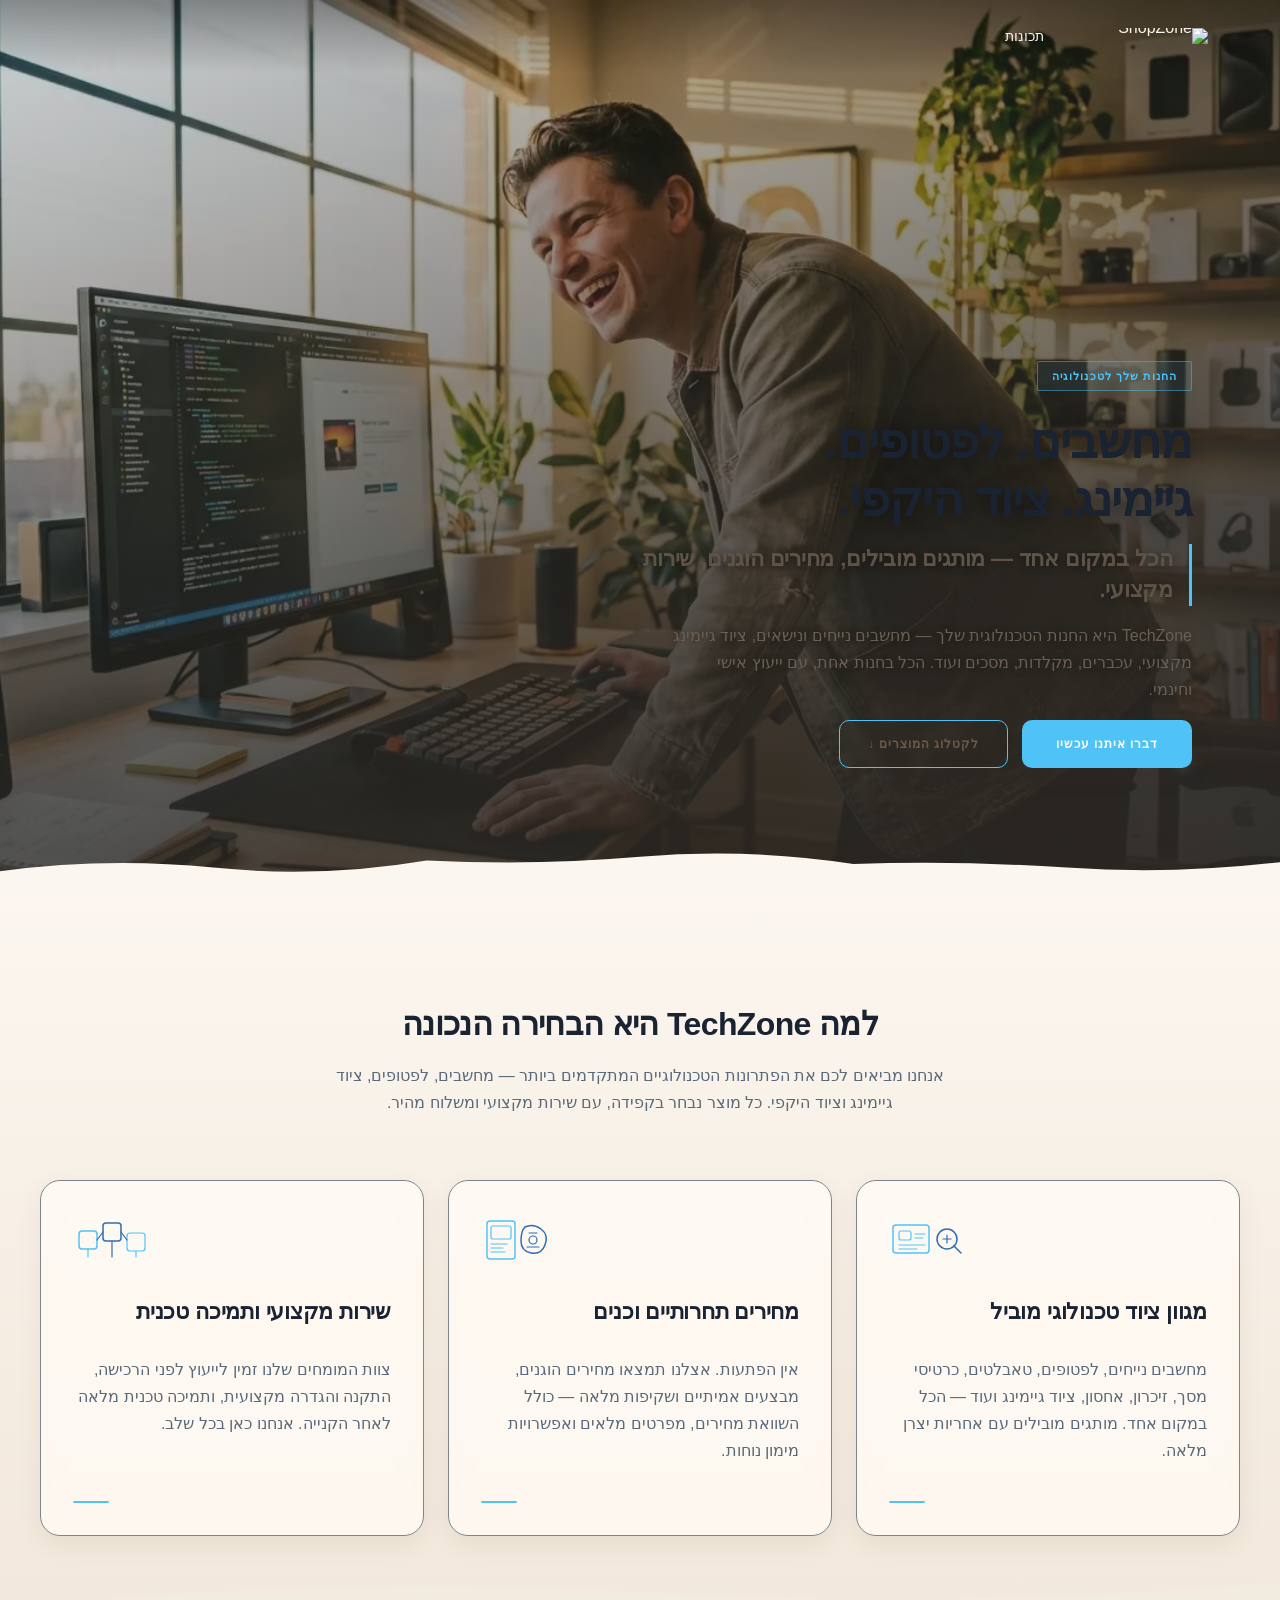
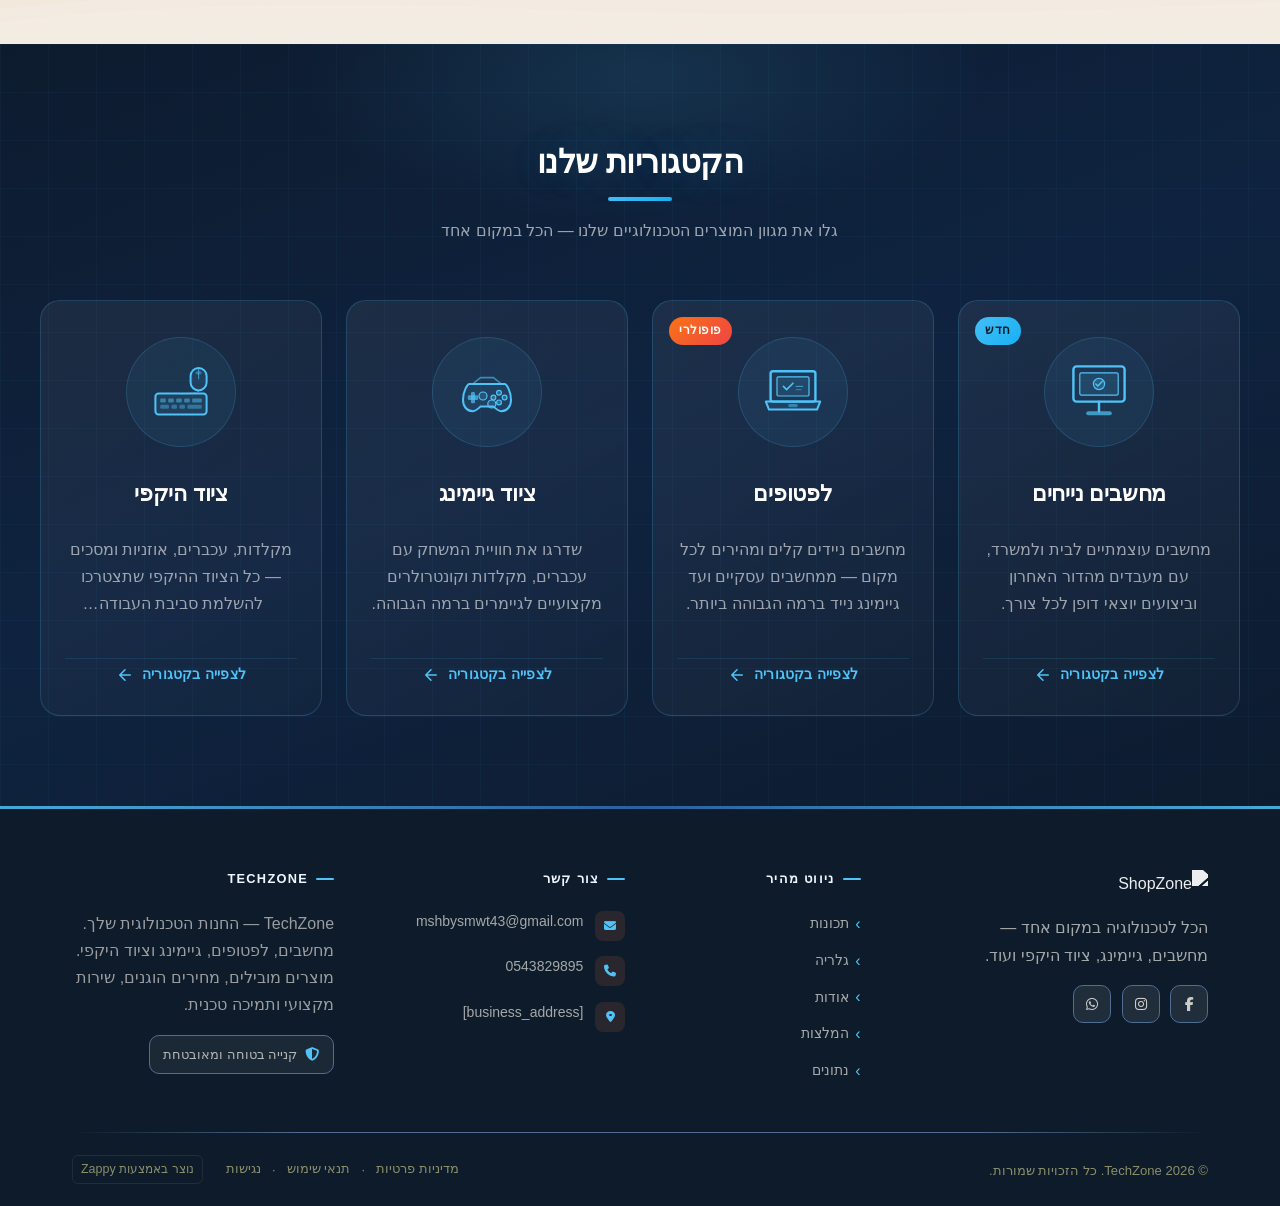
==== commit c4be2b00: "Background sync: Progressive GitHub Sync" ====
--- a/public/index.html
+++ b/public/index.html
@@ -1 +1 @@
-<!doctype html><html dir="rtl" lang="he"><head><meta charset="UTF-8"><meta content="width=device-width,initial-scale=1" name="viewport"><meta content="index, follow" name="robots"><title>ShopZone | מסחר / קמעונאות</title><meta content="An online store focused on selling products. The specific niche, product type, and brand identity are yet to be defined." name="description"><meta content="" name="keywords"><link href="/assets/favicon.ico" rel="icon" type="image/x-icon"><link href="/assets/favicon-16x16.png" rel="icon" type="image/png" sizes="16x16"><link href="/assets/favicon-32x32.png" rel="icon" type="image/png" sizes="32x32"><link href="/assets/favicon-48x48.png" rel="icon" type="image/png" sizes="48x48"><link href="/assets/favicon-192x192.png" rel="icon" type="image/png" sizes="192x192"><link href="/assets/favicon-512x512.png" rel="icon" type="image/png" sizes="512x512"><link href="/assets/apple-touch-icon.png" rel="apple-touch-icon"><script>!function(){"use strict";var t="7cd62b9d-da8c-4a7e-b53e-143ec09399de",e="https://api.zappy5.com/api/analytics/track",a=18e5,n=2592e6,o=!0,i=!0,r=!0;var s=function(){var e="zappy_visitor_"+t,a=null;try{if(a=localStorage.getItem(e)){var o=JSON.parse(a),i=Date.now();if(i-o.created<n)return o.lastSeen=i,localStorage.setItem(e,JSON.stringify(o)),o.id}}catch(t){console.warn("Zappy Analytics: LocalStorage not available")}var r="zv_"+Date.now()+"_"+Math.random().toString(36).substr(2,9);try{localStorage.setItem(e,JSON.stringify({id:r,created:Date.now(),lastSeen:Date.now()}))}catch(t){}return r}(),c=function(){var e="zappy_session_"+t,n=null;try{if(n=sessionStorage.getItem(e)){var o=JSON.parse(n),i=Date.now();if(i-o.timestamp<a)return o.timestamp=i,sessionStorage.setItem(e,JSON.stringify(o)),o.id}}catch(t){console.warn("Zappy Analytics: SessionStorage not available")}var r="zs_"+Date.now()+"_"+Math.random().toString(36).substr(2,9);try{sessionStorage.setItem(e,JSON.stringify({id:r,timestamp:Date.now()}))}catch(t){}return r}();function l(a,n){n=n||{};var o={website_id:t,event_type:a,page_path:window.location.pathname,referrer:document.referrer||"direct",visitor_id:s,session_id:c,metadata:n};if(navigator.sendBeacon){var i=new Blob([JSON.stringify(o)],{type:"application/json"});navigator.sendBeacon(e,i)}else fetch(e,{method:"POST",headers:{"Content-Type":"application/json"},body:JSON.stringify(o),keepalive:!0}).catch(function(t){console.warn("Zappy Analytics: Failed to track event",t)})}o&&l("pageview",{title:document.title,url:window.location.href}),i&&document.addEventListener("click",function(t){var e=t.target;if("BUTTON"===e.tagName||e.closest("button")){var a="BUTTON"===e.tagName?e:e.closest("button");l("click",{element:"button",text:a.textContent.trim().substring(0,100),id:a.id||null,class:a.className||null})}else if("A"===e.tagName||e.closest("a")){var n="A"===e.tagName?e:e.closest("a");l("navigation",{element:"link",text:n.textContent.trim().substring(0,100),href:n.href,external:n.hostname!==window.location.hostname})}},!0),r&&document.addEventListener("submit",function(t){var e=t.target;l("form_submit",{form_id:e.id||null,form_name:e.name||null,form_action:e.action||null,form_method:e.method||"GET"})},!0);var d=Date.now();window.addEventListener("beforeunload",function(){l("page_unload",{time_on_page:Math.floor((Date.now()-d)/1e3),page_path:window.location.pathname})}),window.zappyAnalytics={track:l,getVisitorId:function(){return s},getSessionId:function(){return c}}}()</script><meta content="ShopZone | מסחר / קמעונאות" property="og:title"><meta content="An online store focused on selling products. The specific niche, product type, and brand identity are yet to be defined." property="og:description"><meta content="website" property="og:type"><meta content="he_IL" property="og:locale"><meta content="summary_large_image" name="twitter:card"><meta content="ShopZone | מסחר / קמעונאות" name="twitter:title"><meta content="An online store focused on selling products. The specific niche, product type, and brand identity are yet to be defined." name="twitter:description"><link href="https://cdnjs.cloudflare.com/ajax/libs/font-awesome/6.4.0/css/all.min.css" rel="stylesheet"><link href="/assets/favicon.ico" rel="icon" type="image/x-icon"><link href="/assets/favicon-16x16.png" rel="icon" type="image/png" sizes="16x16"><link href="/assets/favicon-32x32.png" rel="icon" type="image/png" sizes="32x32"><link href="/assets/favicon-48x48.png" rel="icon" type="image/png" sizes="48x48"><link href="/assets/favicon-192x192.png" rel="icon" type="image/png" sizes="192x192"><link href="/assets/favicon-512x512.png" rel="icon" type="image/png" sizes="512x512"><link href="/assets/apple-touch-icon.png" rel="apple-touch-icon"><link href="https://cdn.jsdelivr.net/npm/vanilla-cookieconsent@3/dist/cookieconsent.css" rel="stylesheet"><script src="https://cdn.jsdelivr.net/npm/vanilla-cookieconsent@3/dist/cookieconsent.umd.js"></script><script src="https://cdn.jsdelivr.net/gh/mickidum/acc_toolbar/acctoolbar/acctoolbar.min.js"></script><link href="/styles.css" rel="stylesheet"><style id="zappy-dropdown-submenu-styles">#navMenu li:has(.sub-menu),.nav-menu li:has(.sub-menu),.navbar li:has(.sub-menu),nav li:has(.sub-menu){position:relative}#navMenu .sub-menu,.nav-menu .sub-menu,.navbar .sub-menu,nav .sub-menu{display:block!important;position:absolute!important;top:100%;left:0;min-width:220px;background:#fff;border-radius:8px;box-shadow:0 8px 25px rgba(0,0,0,.15);padding:8px 0;opacity:0;visibility:hidden;transform:translateY(10px);transition:all .3s ease;z-index:1000;list-style:none;pointer-events:none}#navMenu li:hover>.sub-menu,.nav-menu li:hover>.sub-menu,.navbar li:hover>.sub-menu,nav li:hover>.sub-menu{opacity:1!important;visibility:visible!important;transform:translateY(0)!important;pointer-events:auto!important}.sub-menu li{list-style:none;margin:0;padding:0}.sub-menu a{display:block!important;padding:10px 16px!important;color:var(--text-dark,#333)!important;font-weight:500;text-decoration:none;white-space:nowrap;transition:background-color .2s}.sub-menu a:hover{background-color:#f5f5f5}[dir=rtl] .nav-menu .sub-menu,[dir=rtl] .navbar .sub-menu,[dir=rtl] nav .sub-menu,html[lang=ar] .nav-menu .sub-menu,html[lang=ar] .navbar .sub-menu,html[lang=ar] nav .sub-menu,html[lang=he] .nav-menu .sub-menu,html[lang=he] .navbar .sub-menu,html[lang=he] nav .sub-menu{left:auto!important;right:0!important}.sub-menu:empty,.sub-menu:not(:has(li)),.sub-menu:not(:has(li:not(.zappy-hidden-menu-item))){display:none!important;opacity:0!important;visibility:hidden!important;pointer-events:none!important}li:has(.menu-group-title):hover>.sub-menu{opacity:1!important;visibility:visible!important;transform:translateY(0)!important;pointer-events:auto!important}#navMenu>li>.menu-group-title,.nav-menu>li>.menu-group-title{display:inline-block;padding:.5rem 1rem;cursor:default;user-select:none}@media (max-width:768px){#navMenu .sub-menu,.nav-menu .sub-menu,.navbar .sub-menu,nav .sub-menu{position:static!important;transform:none!important;box-shadow:none!important;background:0 0!important;max-height:0;overflow:hidden;opacity:0;visibility:hidden;transition:max-height .3s ease,opacity .3s ease;padding:0!important;border-radius:0!important}.sub-menu.mobile-expanded{max-height:500px!important;opacity:1!important;visibility:visible!important;padding:8px 0 8px 16px!important}[dir=rtl] .sub-menu.mobile-expanded,html[lang=he] .sub-menu.mobile-expanded{padding:8px 16px 8px 0!important}#navMenu li:hover>.sub-menu,.nav-menu li:hover>.sub-menu,.navbar li:hover>.sub-menu,nav li:hover>.sub-menu{opacity:0;visibility:hidden;pointer-events:none}#navMenu li>.sub-menu.mobile-expanded,.nav-menu li>.sub-menu.mobile-expanded,.navbar li>.sub-menu.mobile-expanded,nav li>.sub-menu.mobile-expanded{opacity:1!important;visibility:visible!important;pointer-events:auto!important}#navMenu li:has(.sub-menu),.nav-menu li:has(.sub-menu),.navbar li:has(.sub-menu),nav li:has(.sub-menu){display:flex!important;flex-wrap:wrap!important;align-items:center!important;position:relative!important;min-height:44px!important}#navMenu li:has(.sub-menu)>a,.nav-menu li:has(.sub-menu)>a,.navbar li:has(.sub-menu)>a,nav li:has(.sub-menu)>a{flex:1!important;min-width:0!important}#navMenu li:has(.sub-menu)>.menu-group-title,.nav-menu li:has(.sub-menu)>.menu-group-title,.navbar li:has(.sub-menu)>.menu-group-title,nav li:has(.sub-menu)>.menu-group-title{flex:1!important;min-width:0!important;padding:0!important;line-height:inherit!important}#navMenu li:has(.sub-menu)>.sub-menu,.nav-menu li:has(.sub-menu)>.sub-menu,.navbar li:has(.sub-menu)>.sub-menu,nav li:has(.sub-menu)>.sub-menu{flex-basis:100%!important;width:100%!important}#navMenu li:has(.sub-menu)>a [class*=arrow],#navMenu li:has(.sub-menu)>a [class*=chevron],.nav-menu li:has(.sub-menu)>a .fa-angle-down,.nav-menu li:has(.sub-menu)>a .fa-chevron-down,.nav-menu li:has(.sub-menu)>a [class*=arrow],.nav-menu li:has(.sub-menu)>a [class*=chevron],nav li:has(.sub-menu)>a [class*=arrow],nav li:has(.sub-menu)>a [class*=chevron]{display:none!important;visibility:hidden!important}.mobile-submenu-toggle{display:flex!important;align-items:center!important;justify-content:center!important;width:44px!important;height:auto!important;background:0 0!important;border:none!important;cursor:pointer!important;color:var(--text-light)!important;position:static!important;flex-shrink:0!important;align-self:stretch!important;z-index:2!important;padding:0!important;margin:0!important}.mobile-submenu-toggle::after{content:''!important;width:0!important;height:0!important;border-left:6px solid transparent!important;border-right:6px solid transparent!important;border-top:7px solid currentColor!important;transition:transform .3s ease!important}.mobile-submenu-toggle.expanded::after{transform:rotate(180deg)!important}.sub-menu a{padding:10px 0!important;display:block!important;color:var(--text-light)!important}.navbar .sub-menu li a,.zappy-products-dropdown .sub-menu a,nav.navbar .sub-menu li a{color:var(--text-light)!important}}@media (min-width:769px){.mobile-submenu-toggle{display:none!important}}</style><style id="mobile-lang-menu-deployed-css">@media (max-width:768px){.lang-switcher,.nav-container .lang-switcher,.nav-cta-container .lang-switcher,.nav-ecommerce-icons .lang-switcher,.nav-icons-left .lang-switcher,.navbar .lang-switcher,.navbar .nav-cta-container .lang-switcher{display:none!important}.mobile-lang-menu{width:100%;border-top:1px solid rgba(128,128,128,.2);padding:8px 0 0 0;margin-top:8px}.mobile-lang-toggle{display:flex!important;align-items:center;justify-content:space-between;width:100%;padding:12px 16px;background:0 0;border:none;cursor:pointer;font-size:15px;color:inherit;font-family:inherit}.mobile-lang-toggle::after{content:'';display:inline-block;width:8px;height:8px;border-right:2px solid currentColor;border-bottom:2px solid currentColor;transform:rotate(45deg);transition:transform .3s ease;margin-left:8px}.mobile-lang-toggle.expanded::after{transform:rotate(-135deg)}.mobile-lang-options{max-height:0;overflow:hidden;transition:max-height .3s ease}.mobile-lang-options.expanded{max-height:300px}.mobile-lang-option{display:flex!important;align-items:center;gap:10px;padding:10px 24px;text-decoration:none;color:inherit;font-size:14px;font-family:inherit}.mobile-lang-option:hover{background:rgba(128,128,128,.1)}.mobile-lang-option.active{font-weight:600;opacity:.7;pointer-events:none}.mobile-lang-option img{width:20px;height:20px;border-radius:50%}}@media (min-width:769px){.mobile-lang-menu{display:none!important}}</style><style id="zappy-widget-visibility">#mic-access-tool-box,#mic-access-tool-general-button,#mic-init-access-tool #mic-access-tool-box,#mic-init-access-tool #mic-access-tool-general-button,#mic-init-access-tool .mic-access-tool-general-button,._access-icon,._access-menu,.mic-access-tool-box,.mic-access-tool-general-button,div[id*=mic-access-tool-box]{display:none!important;visibility:hidden!important;opacity:0!important;pointer-events:none!important}</style></head><body><nav class="navbar" dir="rtl"><button aria-label="Menu" class="mobile-toggle" id="mobileToggle"><svg viewBox="0 0 24 24" fill="none" class="hamburger-icon" height="24" width="24"><path d="M3 12h18M3 6h18M3 18h18" stroke="currentColor" stroke-width="2" stroke-linecap="round"></path></svg><svg viewBox="0 0 24 24" fill="none" class="close-icon" height="24" width="24" style="display:none"><path d="M18 6L6 18M6 6l12 12" stroke="currentColor" stroke-width="2" stroke-linecap="round"></path></svg></button><button aria-label="Call" class="phone-header-btn" data-phone="0543829895"><svg viewBox="0 0 24 24" fill="currentColor" height="20" width="20"><path d="M22 16.92v3a2 2 0 0 1-2.18 2 19.79 19.79 0 0 1-8.63-3.07 19.5 19.5 0 0 1-6-6 19.79 19.79 0 0 1-3.07-8.67A2 2 0 0 1 4.11 2h3a2 2 0 0 1 2 1.72 12.84 12.84 0 0 0 .7 2.81 2 2 0 0 1-.45 2.11L8.09 9.91a16 16 0 0 0 6 6l1.27-1.27a2 2 0 0 1 2.11-.45 12.84 12.84 0 0 0 2.81.7A2 2 0 0 1 22 16.92z"></path></svg></button><div class="nav-container"><div class="nav-right-group"><div class="nav-brand"><a href="/" class="logo-link"><img alt="ShopZone" src="/assets/business-logo.webp" class="logo"></a></div><ul class="nav-menu" id="navMenu"><li><a href="#features">תכונות</a></li></ul></div><div class="nav-cta-container"></div></div></nav><script>window.addEventListener("load",function(){const e=document.querySelector(".navbar, nav, header");if(!e)return void console.log("[Navbar] Navbar element not found");let t=document.getElementById("mobileToggle")||document.querySelector(".mobile-toggle")||document.querySelector(".hamburger")||document.querySelector(".hamburger-menu")||document.querySelector(".menu-toggle")||document.querySelector(".burger-menu")||document.querySelector('[aria-label="Menu"]')||document.querySelector('[aria-label="תפריט"]');const o=document.querySelector(".phone-header-btn"),n=window.getComputedStyle(e);let r=n.backgroundColor;if(console.log("[Navbar] Initial navbar background:",r),"transparent"===r||"rgba(0, 0, 0, 0)"===r||r.startsWith("rgba")&&r.includes(", 0)")){const e=n.backgroundImage;if(e&&"none"!==e)console.log("[Navbar] Navbar has background image/gradient, using dark text"),r="rgb(240, 240, 240)";else{const e=window.getComputedStyle(document.body).backgroundColor;console.log("[Navbar] Navbar transparent, using body background:",e),r=e}}const i=r.match(/\d+/g);if(i&&i.length>=3){const e=(.299*parseInt(i[0])+.587*parseInt(i[1])+.114*parseInt(i[2]))/255;console.log("[Navbar] Mobile button colors preserved from Claude CSS (luminance:",e.toFixed(2)+")");const n=document.createElement("style");n.id="zappy-mobile-nav-fix";document.documentElement.lang;document.documentElement.dir,n.textContent='\n        /* Hide mobile buttons on desktop, show only on mobile */\n        @media (min-width: 769px) {\n          .mobile-toggle,\n          .phone-header-btn {\n            display: none !important;\n          }\n        }\n        \n        /* Show and position mobile buttons correctly on mobile */\n        @media (max-width: 768px) {\n          .mobile-toggle,\n          .phone-header-btn {\n            position: absolute !important;\n            top: 50% !important;\n            transform: translateY(-50%) !important;\n            z-index: 1001 !important;\n            display: flex !important;\n            align-items: center !important;\n            justify-content: center !important;\n            width: 36px !important;\n            height: 36px !important;\n            border-radius: 50% !important;\n            border: none !important;\n            cursor: pointer !important;\n            padding: 6px !important;\n            background: none !important;\n            color: var(--nav-text, var(--text-light)) !important;\n          }\n          \n          /* LTR positioning (default): hamburger LEFT, phone RIGHT */\n          html:not([dir="rtl"]):not([lang="he"]):not([lang="ar"]) .mobile-toggle,\n          html[dir="ltr"] .mobile-toggle {\n            left: 12px !important;\n            right: auto !important;\n          }\n          html:not([dir="rtl"]):not([lang="he"]):not([lang="ar"]) .phone-header-btn,\n          html[dir="ltr"] .phone-header-btn {\n            right: 12px !important;\n            left: auto !important;\n          }\n          \n          /* RTL positioning: hamburger RIGHT, phone LEFT */\n          html[dir="rtl"] .mobile-toggle,\n          html[lang="he"] .mobile-toggle,\n          html[lang="ar"] .mobile-toggle {\n            right: 12px !important;\n            left: auto !important;\n          }\n          html[dir="rtl"] .phone-header-btn,\n          html[lang="he"] .phone-header-btn,\n          html[lang="ar"] .phone-header-btn {\n            left: 12px !important;\n            right: auto !important;\n          }\n          \n          /* CRITICAL: Ensure nav-container has min-height on mobile */\n          /* All children are positioned absolutely/fixed on mobile, so height:auto collapses to 0 */\n          .nav-container {\n            min-height: 70px !important;\n            position: relative !important;\n          }\n          \n          /* Ensure SVG icons are properly sized and inherit color */\n          .mobile-toggle svg,\n          .phone-header-btn svg {\n            width: 24px !important;\n            height: 24px !important;\n            /* Don\'t force display - let JavaScript control hamburger/close toggle */\n          }\n          \n          /* Reset nav-cta-container on mobile - remove desktop box-shadow/padding */\n          /* that creates a visible ghost box when CTA button is hidden */\n          .nav-cta-container {\n            box-shadow: none !important;\n            padding: 0 !important;\n          }\n          \n          /* Hide nav-cta-container entirely on mobile when there\'s no lang-switcher */\n          /* (only the CTA button is inside, and it\'s hidden on mobile) */\n          .nav-cta-container:not(:has(.lang-switcher)) {\n            display: none !important;\n          }\n          \n          /* CRITICAL: Prevent hero image fade gradient from bleeding over headline text */\n          /* The .image-fade-gradient has bottom: -30px (extends below parent) */\n          /* On mobile stacked layout, this overlaps the h1 text below the image */\n          .hero-image-column {\n            overflow: hidden !important;\n          }\n          .image-fade-gradient {\n            bottom: 0 !important;\n          }\n          \n          /* Hide desktop language switcher on mobile - hamburger menu handles it */\n          /* High specificity to override stored CSS */\n          .lang-switcher,\n          .nav-cta-container .lang-switcher,\n          .nav-container .lang-switcher,\n          .navbar .lang-switcher,\n          .navbar .nav-cta-container .lang-switcher {\n            display: none !important;\n          }\n        }\n      ';const r=document.getElementById("zappy-mobile-nav-fix");r&&r.remove(),document.head.appendChild(n),console.log("[Navbar] Critical CSS injected for mobile nav positioning");const l=window.innerWidth<=768;if(t){const e=t.querySelector(".hamburger-icon"),o=t.querySelector(".close-icon");e&&(e.style.setProperty("width","24px","important"),e.style.setProperty("height","24px","important"),e.style.setProperty("display","block","important")),o&&(o.style.setProperty("width","24px","important"),o.style.setProperty("height","24px","important"),o.style.setProperty("display","none","important")),l?(t.style.setProperty("position","absolute","important"),t.style.setProperty("top","50%","important"),t.style.setProperty("transform","translateY(-50%)","important"),t.style.setProperty("z-index","1001","important"),t.style.removeProperty("left"),t.style.removeProperty("right"),console.log("[Navbar] Mobile toggle positioning applied (mobile viewport)")):(t.style.removeProperty("position"),t.style.removeProperty("top"),t.style.removeProperty("transform"),t.style.removeProperty("z-index"),t.style.removeProperty("left"),t.style.removeProperty("right"),console.log("[Navbar] Desktop viewport - cleared mobile toggle inline positioning"))}if(o){const e=o.querySelector("svg");e&&(e.style.width="24px",e.style.height="24px",e.setAttribute("width","24"),e.setAttribute("height","24")),l?(o.style.setProperty("position","absolute","important"),o.style.setProperty("top","50%","important"),o.style.setProperty("transform","translateY(-50%)","important"),o.style.setProperty("z-index","1001","important"),o.style.removeProperty("left"),o.style.removeProperty("right"),console.log("[Navbar] Phone button positioning applied (mobile viewport)")):(o.style.removeProperty("position"),o.style.removeProperty("top"),o.style.removeProperty("transform"),o.style.removeProperty("z-index"),o.style.removeProperty("left"),o.style.removeProperty("right"),console.log("[Navbar] Desktop viewport - cleared phone button inline positioning"))}}else console.log("[Navbar] Could not parse background color:",r);t=document.getElementById("mobileToggle")||document.querySelector(".mobile-toggle")||document.querySelector(".hamburger")||document.querySelector(".hamburger-menu")||document.querySelector(".menu-toggle")||document.querySelector(".burger-menu")||document.querySelector('[aria-label="Menu"]')||document.querySelector('[aria-label="תפריט"]');const l=document.getElementById("navMenu")||document.querySelector(".nav-menu")||document.querySelector(".nav-links")||document.querySelector("nav ul:not(.submenu)");if(!t||!l)return void console.log("[Navbar] Mobile toggle or menu not found:",{toggle:!!t,menu:!!l});l.id||(l.id="navMenu"),console.log("[Navbar] Initializing mobile menu...");const a=t.cloneNode(!0);t.parentNode.replaceChild(a,t),a.addEventListener("click",function(e){e.preventDefault(),e.stopPropagation();const t=this.querySelector(".hamburger-icon"),o=this.querySelector(".close-icon");l.classList.contains("active")?(l.classList.remove("active"),t&&t.style.setProperty("display","block","important"),o&&o.style.setProperty("display","none","important"),document.body.style.overflow="",console.log("[Navbar] Menu closed")):(l.classList.add("active"),t&&t.style.setProperty("display","none","important"),o&&o.style.setProperty("display","block","important"),document.body.style.overflow="hidden",console.log("[Navbar] Menu opened"))}),l.querySelectorAll("a").forEach(function(e){e.addEventListener("click",function(){if("#"===this.getAttribute("href"))return;const e=a.querySelector(".hamburger-icon"),t=a.querySelector(".close-icon");l.classList.remove("active"),e&&e.style.setProperty("display","block","important"),t&&t.style.setProperty("display","none","important"),document.body.style.overflow="",console.log("[Navbar] Menu closed (link clicked)")})});var s=l.querySelectorAll(".dropdown-toggle");s.forEach(function(e){e.addEventListener("click",function(e){e.preventDefault(),e.stopPropagation();var t=this.closest(".nav-dropdown");t&&(t.parentNode.querySelectorAll(".nav-dropdown.open").forEach(function(e){e!==t&&e.classList.remove("open")}),t.classList.toggle("open"),console.log("[Navbar] Dropdown toggled:",t.classList.contains("open")?"open":"closed"))})}),document.addEventListener("click",function(e){e.target.closest(".nav-dropdown")||document.querySelectorAll(".nav-dropdown.open").forEach(function(e){e.classList.remove("open")})}),console.log("[Navbar] Dropdown handlers initialized for "+s.length+" dropdowns"),o&&o.addEventListener("click",function(){const e=document.querySelectorAll('a[href^="tel:"]'),t=e.length>0?e[0].getAttribute("href").replace("tel:",""):"0543829895";window.location.href="tel:"+t,console.log("[Navbar] Phone button clicked")}),console.log("[Navbar] Mobile menu initialized successfully");const p=function(){const e=document.querySelector(".whatsapp-float");e&&(window.innerWidth>=769?(e.style.setProperty("display","none","important"),e.style.setProperty("visibility","hidden","important"),e.style.setProperty("opacity","0","important"),e.style.setProperty("pointer-events","none","important"),console.log("[WhatsApp] Button hidden on desktop")):(e.style.removeProperty("display"),e.style.removeProperty("visibility"),e.style.removeProperty("opacity"),e.style.removeProperty("pointer-events"),console.log("[WhatsApp] Button visible on mobile")))};let c;p(),window.addEventListener("resize",function(){clearTimeout(c),c=setTimeout(p,100)})})</script><main><section class="index-hero-section" data-layout-spec="בית-hero" dir="rtl" id="hero" data-hero-type="fullscreen-scrim"><div class="index-hero-bg"><img alt="תצוגת מוצרים מעוצבת על משטח טבעי בסגנון בוטיק מינימליסטי" src="/assets/site-index-hero-image-1-1775241891727-wru6cg.webp?v=1775241891727" data-context="Warm natural-light lifestyle retail scene: a beautifully arranged flat lay or tabletop display with curated everyday products — ceramics, small goods, wrapped packages — on a linen or marble surface. Soft morning light, warm cream and terracotta tones, editorial premium feel, no people, calm and inviting atmosphere, high-end boutique retail photography." data-hero-bg="true" data-placeholder="index-hero-image-1" height="700" width="1200"></div><div class="index-hero-scrim" aria-hidden="true"></div><div class="index-hero-card-wrapper"><div class="index-hero-card"><div class="index-hero-accent-line" aria-hidden="true"></div><span class="index-hero-eyebrow">החנות שלך לטכנולוגיה</span><h1 class="index-hero-h1">מחשבים. לפטופים.<br>גיימינג. ציוד היקפי.</h1><h3 class="index-hero-h3">הכל במקום אחד — מותגים מובילים, מחירים הוגנים, שירות מקצועי.</h3><p class="index-hero-body">TechZone היא החנות הטכנולוגית שלך — מחשבים נייחים ונישאים, ציוד גיימינג מקצועי, עכברים, מקלדות, מסכים ועוד. הכל בחנות אחת, עם ייעוץ אישי וחינמי.</p><div class="index-hero-ctas"><a href="#contact" class="index-hero-btn-primary">דברו איתנו עכשיו</a><a href="#showcase" class="index-hero-btn-secondary">לקטלוג המוצרים ↓</a></div></div></div><div class="index-hero-divider-wrapper"><svg viewBox="0 0 1200 72" aria-hidden="true" xmlns="http://www.w3.org/2000/svg" data-no-icon-edit="true" preserveAspectRatio="none"><path d="M0,72 L0,38 Q60,30 120,40 T240,34 Q300,40 360,32 T480,38 Q540,34 600,40 T720,32 Q780,38 840,34 T960,40 Q1020,32 1080,38 T1200,34 L1200,72 Z" fill="#fbf6ef"></path></svg></div></section><section class="index-features-section" data-layout-spec="בית-features" dir="rtl" id="features"><div class="index-features-container"><div class="index-features-intro"><h2 class="index-features-heading">למה TechZone היא הבחירה הנכונה</h2><p class="index-features-subheading">אנחנו מביאים לכם את הפתרונות הטכנולוגיים המתקדמים ביותר — מחשבים, לפטופים, ציוד גיימינג וציוד היקפי. כל מוצר נבחר בקפידה, עם שירות מקצועי ומשלוח מהיר.</p></div><div class="index-features-grid"><article class="index-feature-card"><div class="index-feature-illustration" aria-hidden="true"><svg viewBox="0 0 80 56" fill="none" aria-hidden="true" xmlns="http://www.w3.org/2000/svg" height="56" width="80" data-no-icon-edit="true"><rect fill="none" height="28" rx="3" width="36" x="4" y="12" stroke="#4FC3F7" stroke-width="1.5"></rect><rect fill="none" height="9" rx="2" width="12" x="10" y="18" stroke="#4FC3F7" stroke-width="1.2"></rect><line stroke="#4FC3F7" stroke-width="1.2" x1="26" x2="36" y1="21" y2="21" stroke-linecap="round"></line><line stroke="#4FC3F7" stroke-width="1.2" x1="26" x2="34" y1="25" y2="25" stroke-linecap="round"></line><line stroke="#4FC3F7" stroke-width="1" x1="10" x2="36" y1="32" y2="32" stroke-linecap="round"></line><line stroke="#4FC3F7" stroke-width="1" x1="10" x2="28" y1="36" y2="36" stroke-linecap="round"></line><circle cx="58" cy="26" fill="none" r="10" stroke="#2E6DB4" stroke-width="1.5"></circle><line stroke="#2E6DB4" stroke-width="1.5" x1="65" x2="72" y1="33" y2="40" stroke-linecap="round"></line><line stroke="#2E6DB4" stroke-width="1.2" x1="54" x2="62" y1="26" y2="26" stroke-linecap="round"></line><line stroke="#2E6DB4" stroke-width="1.2" x1="58" x2="58" y1="22" y2="30" stroke-linecap="round"></line></svg></div><div class="index-feature-content"><h3 class="index-feature-title">מגוון ציוד טכנולוגי מוביל</h3><p class="index-feature-text">מחשבים נייחים, לפטופים, טאבלטים, כרטיסי מסך, זיכרון, אחסון, ציוד גיימינג ועוד — הכל במקום אחד. מותגים מובילים עם אחריות יצרן מלאה.</p><div class="index-feature-accent-line" aria-hidden="true"></div></div></article><article class="index-feature-card"><div class="index-feature-illustration" aria-hidden="true"><svg viewBox="0 0 80 56" fill="none" aria-hidden="true" xmlns="http://www.w3.org/2000/svg" height="56" width="80" data-no-icon-icon="true"><rect fill="none" height="38" rx="3" width="28" x="6" y="8" stroke="#4FC3F7" stroke-width="1.5"></rect><rect fill="none" height="13" rx="2" width="20" x="10" y="13" stroke="#4FC3F7" stroke-width="1.2"></rect><line stroke="#4FC3F7" stroke-width="1.2" x1="10" x2="26" y1="31" y2="31" stroke-linecap="round"></line><line stroke="#4FC3F7" stroke-width="1" x1="10" x2="22" y1="35" y2="35" stroke-linecap="round"></line><line stroke="#4FC3F7" stroke-width="1" x1="10" x2="24" y1="39" y2="39" stroke-linecap="round"></line><path d="M44 14 Q52 10 60 16 Q68 22 64 32 Q60 42 50 40 Q40 38 40 28 Q40 18 44 14Z" stroke="#2E6DB4" stroke-width="1.5" fill="none"></path><circle cx="52" cy="27" fill="none" r="4" stroke="#2E6DB4" stroke-width="1.2"></circle><line stroke="#2E6DB4" stroke-width="1" x1="48" x2="56" y1="20" y2="20" stroke-linecap="round"></line><line stroke="#2E6DB4" stroke-width="1" x1="46" x2="58" y1="34" y2="34" stroke-linecap="round"></line></svg></div><div class="index-feature-content"><h3 class="index-feature-title">מחירים תחרותיים וכנים</h3><p class="index-feature-text">אין הפתעות. אצלנו תמצאו מחירים הוגנים, מבצעים אמיתיים ושקיפות מלאה — כולל השוואת מחירים, מפרטים מלאים ואפשרויות מימון נוחות.</p><div class="index-feature-accent-line" aria-hidden="true"></div></div></article><article class="index-feature-card"><div class="index-feature-illustration" aria-hidden="true"><svg viewBox="0 0 80 56" fill="none" aria-hidden="true" xmlns="http://www.w3.org/2000/svg" height="56" width="80" data-no-icon-edit="true"><rect fill="none" height="18" rx="3" width="18" x="6" y="18" stroke="#4FC3F7" stroke-width="1.5"></rect><rect fill="none" height="18" rx="3" width="18" x="30" y="10" stroke="#2E6DB4" stroke-width="1.5"></rect><rect fill="none" height="18" rx="3" width="18" x="54" y="20" stroke="#4FC3F7" stroke-width="1.2"></rect><line stroke="#2E6DB4" stroke-width="1.2" x1="24" x2="30" y1="27" y2="19" stroke-linecap="round"></line><line stroke="#2E6DB4" stroke-width="1.2" x1="48" x2="54" y1="19" y2="27" stroke-linecap="round"></line><line stroke="#4FC3F7" stroke-width="1.2" x1="15" x2="15" y1="36" y2="44" stroke-linecap="round"></line><line stroke="#2E6DB4" stroke-width="1.2" x1="39" x2="39" y1="28" y2="44" stroke-linecap="round"></line><line stroke="#4FC3F7" stroke-width="1.2" x1="63" x2="63" y1="38" y2="44" stroke-linecap="round"></line></svg></div><div class="index-feature-content"><h3 class="index-feature-title">שירות מקצועי ותמיכה טכנית</h3><p class="index-feature-text">צוות המומחים שלנו זמין לייעוץ לפני הרכישה, התקנה והגדרה מקצועית, ותמיכה טכנית מלאה לאחר הקנייה. אנחנו כאן בכל שלב.</p><div class="index-feature-accent-line" aria-hidden="true"></div></div></article></div></div><div class="index-features-divider-wrapper"><svg viewBox="0 0 1200 90" aria-hidden="true" xmlns="http://www.w3.org/2000/svg" data-no-icon-edit="true" preserveAspectRatio="none"><path d="M0,90 L0,55 Q300,20 600,38 Q900,56 1200,28 L1200,90 Z" fill="var(--bg-dark)" fill-opacity="0.18"></path><path d="M0,90 L0,68 Q200,42 500,55 Q800,68 1200,48 L1200,90 Z" fill="var(--bg-dark)" fill-opacity="0.10"></path></svg></div></section><section class="tz-categories" aria-labelledby="tz-categories-title"><div class="tz-categories__container"><div class="tz-categories__header"><h2 class="tz-categories__title" id="tz-categories-title">הקטגוריות שלנו</h2><p class="tz-categories__subtitle">גלו את מגוון המוצרים הטכנולוגיים שלנו — הכל במקום אחד</p></div><div class="tz-categories__grid"><article class="tz-cat-card" aria-label="מחשבים נייחים" tabindex="0"><div class="tz-cat-card__glow"></div><div class="tz-cat-card__icon-wrap"><svg viewBox="0 0 80 80" fill="none" aria-hidden="true" xmlns="http://www.w3.org/2000/svg" class="tz-cat-card__icon"><rect fill="none" height="44" rx="4" width="64" x="8" y="8" stroke="#4FC3F7" stroke-width="3"/><rect fill="rgba(79,195,247,0.12)" height="28" rx="2" width="48" x="16" y="16" stroke="#4FC3F7" stroke-width="1.5"/><line stroke="#4FC3F7" stroke-width="3" x1="40" x2="40" y1="52" y2="64" stroke-linecap="round"/><rect fill="#4FC3F7" height="5" rx="2.5" width="32" x="24" y="64" opacity="0.7"/><circle cx="40" cy="30" fill="rgba(79,195,247,0.2)" r="7" stroke="#4FC3F7" stroke-width="1.5"/><path d="M36 30 L38.5 32.5 L44 27" stroke="#4FC3F7" stroke-width="1.8" stroke-linecap="round" stroke-linejoin="round"/></svg></div><div class="tz-cat-card__content"><h3 class="tz-cat-card__title">מחשבים נייחים</h3><p class="tz-cat-card__desc">מחשבים עוצמתיים לבית ולמשרד, עם מעבדים מהדור האחרון וביצועים יוצאי דופן לכל צורך.</p></div><div class="tz-cat-card__cta"><span class="tz-cat-card__link">לצפייה בקטגוריה</span><svg viewBox="0 0 24 24" fill="none" aria-hidden="true" xmlns="http://www.w3.org/2000/svg" class="tz-cat-card__arrow"><path d="M19 12H5M5 12L12 19M5 12L12 5" stroke="#4FC3F7" stroke-width="2" stroke-linecap="round" stroke-linejoin="round"/></svg></div><div class="tz-cat-card__badge">חדש</div></article><article class="tz-cat-card" aria-label="לפטופים" tabindex="0"><div class="tz-cat-card__glow"></div><div class="tz-cat-card__icon-wrap"><svg viewBox="0 0 80 80" fill="none" aria-hidden="true" xmlns="http://www.w3.org/2000/svg" class="tz-cat-card__icon"><rect fill="none" height="38" rx="3" width="56" x="12" y="14" stroke="#4FC3F7" stroke-width="3"/><rect fill="rgba(79,195,247,0.12)" height="24" rx="1.5" width="40" x="20" y="21" stroke="#4FC3F7" stroke-width="1.5"/><path d="M6 52 H74 L70 62 H10 Z" stroke="#4FC3F7" stroke-width="2.5" stroke-linejoin="round" fill="rgba(79,195,247,0.08)"/><rect fill="#4FC3F7" height="4" rx="2" width="12" x="34" y="55" opacity="0.5"/><path d="M28 33 L32 37 L40 29" stroke="#4FC3F7" stroke-width="2" stroke-linecap="round" stroke-linejoin="round"/><line stroke="#4FC3F7" stroke-width="1.5" x1="44" x2="52" y1="33" y2="33" stroke-linecap="round" opacity="0.6"/><line stroke="#4FC3F7" stroke-width="1.5" x1="44" x2="50" y1="37" y2="37" stroke-linecap="round" opacity="0.4"/></svg></div><div class="tz-cat-card__content"><h3 class="tz-cat-card__title">לפטופים</h3><p class="tz-cat-card__desc">מחשבים ניידים קלים ומהירים לכל מקום — ממחשבים עסקיים ועד גיימינג נייד ברמה הגבוהה ביותר.</p></div><div class="tz-cat-card__cta"><span class="tz-cat-card__link">לצפייה בקטגוריה</span><svg viewBox="0 0 24 24" fill="none" aria-hidden="true" xmlns="http://www.w3.org/2000/svg" class="tz-cat-card__arrow"><path d="M19 12H5M5 12L12 19M5 12L12 5" stroke="#4FC3F7" stroke-width="2" stroke-linecap="round" stroke-linejoin="round"/></svg></div><div class="tz-cat-card__badge tz-cat-card__badge--hot">פופולרי</div></article><article class="tz-cat-card" aria-label="ציוד גיימינג" tabindex="0"><div class="tz-cat-card__glow"></div><div class="tz-cat-card__icon-wrap"><svg viewBox="0 0 80 80" fill="none" aria-hidden="true" xmlns="http://www.w3.org/2000/svg" class="tz-cat-card__icon"><path d="M18 30 C16 30 10 38 10 50 C10 58 15 64 22 64 C26 64 29 61 32 58 L48 58 C51 61 54 64 58 64 C65 64 70 58 70 50 C70 38 64 30 62 30 Z" stroke="#4FC3F7" stroke-width="2.5" stroke-linejoin="round" fill="rgba(79,195,247,0.08)"/><rect fill="#4FC3F7" height="14" rx="1.5" width="5" x="20" y="40" opacity="0.7"/><rect fill="#4FC3F7" height="6" rx="1.5" width="13" x="16" y="44" opacity="0.7"/><circle cx="55" cy="41" fill="rgba(79,195,247,0.3)" r="3" stroke="#4FC3F7" stroke-width="1.5"/><circle cx="62" cy="47" fill="rgba(79,195,247,0.3)" r="3" stroke="#4FC3F7" stroke-width="1.5"/><circle cx="55" cy="53" fill="rgba(79,195,247,0.3)" r="3" stroke="#4FC3F7" stroke-width="1.5"/><circle cx="48" cy="47" fill="rgba(79,195,247,0.3)" r="3" stroke="#4FC3F7" stroke-width="1.5"/><circle cx="35" cy="45" fill="rgba(79,195,247,0.15)" r="5" stroke="#4FC3F7" stroke-width="1.5"/><circle cx="46" cy="55" fill="rgba(79,195,247,0.15)" r="5" stroke="#4FC3F7" stroke-width="1.5"/><path d="M22 30 L32 22 L48 22 L58 30" stroke="#4FC3F7" stroke-width="2" stroke-linecap="round" opacity="0.6"/></svg></div><div class="tz-cat-card__content"><h3 class="tz-cat-card__title">ציוד גיימינג</h3><p class="tz-cat-card__desc">שדרגו את חוויית המשחק עם עכברים, מקלדות וקונטרולרים מקצועיים לגיימרים ברמה הגבוהה.</p></div><div class="tz-cat-card__cta"><span class="tz-cat-card__link">לצפייה בקטגוריה</span><svg viewBox="0 0 24 24" fill="none" aria-hidden="true" xmlns="http://www.w3.org/2000/svg" class="tz-cat-card__arrow"><path d="M19 12H5M5 12L12 19M5 12L12 5" stroke="#4FC3F7" stroke-width="2" stroke-linecap="round" stroke-linejoin="round"/></svg></div></article><article class="tz-cat-card" aria-label="ציוד היקפי" tabindex="0"><div class="tz-cat-card__glow"></div><div class="tz-cat-card__icon-wrap"><svg viewBox="0 0 80 80" fill="none" aria-hidden="true" xmlns="http://www.w3.org/2000/svg" class="tz-cat-card__icon"><rect fill="rgba(79,195,247,0.08)" height="26" rx="4" width="64" x="8" y="42" stroke="#4FC3F7" stroke-width="2.5"/><rect fill="#4FC3F7" height="5" rx="1.5" width="7" x="14" y="48" opacity="0.5"/><rect fill="#4FC3F7" height="5" rx="1.5" width="7" x="24" y="48" opacity="0.5"/><rect fill="#4FC3F7" height="5" rx="1.5" width="7" x="34" y="48" opacity="0.5"/><rect fill="#4FC3F7" height="5" rx="1.5" width="7" x="44" y="48" opacity="0.5"/><rect fill="#4FC3F7" height="5" rx="1.5" width="12" x="54" y="48" opacity="0.5"/><rect fill="#4FC3F7" height="5" rx="1.5" width="11" x="14" y="56" opacity="0.4"/><rect fill="#4FC3F7" height="5" rx="1.5" width="7" x="28" y="56" opacity="0.4"/><rect fill="#4FC3F7" height="5" rx="1.5" width="7" x="38" y="56" opacity="0.4"/><rect fill="#4FC3F7" height="5" rx="1.5" width="18" x="48" y="56" opacity="0.4"/><rect fill="rgba(79,195,247,0.08)" height="28" rx="10" width="20" x="52" y="10" stroke="#4FC3F7" stroke-width="2.5"/><line stroke="#4FC3F7" stroke-width="1.5" x1="62" x2="62" y1="10" y2="24" opacity="0.6"/><rect fill="#4FC3F7" height="4" rx="2" width="8" x="58" y="14" opacity="0.4"/><path d="M62 38 Q62 42 40 42" stroke="#4FC3F7" stroke-width="1.5" opacity="0.5" stroke-dasharray="3 2"/></svg></div><div class="tz-cat-card__content"><h3 class="tz-cat-card__title">ציוד היקפי</h3><p class="tz-cat-card__desc">מקלדות, עכברים, אוזניות ומסכים — כל הציוד ההיקפי שתצטרכו להשלמת סביבת העבודה המושלמת.</p></div><div class="tz-cat-card__cta"><span class="tz-cat-card__link">לצפייה בקטגוריה</span><svg viewBox="0 0 24 24" fill="none" aria-hidden="true" xmlns="http://www.w3.org/2000/svg" class="tz-cat-card__arrow"><path d="M19 12H5M5 12L12 19M5 12L12 5" stroke="#4FC3F7" stroke-width="2" stroke-linecap="round" stroke-linejoin="round"/></svg></div></article></div></div></section></main><footer class="site-footer" dir="rtl"><div class="footer-container"><div class="footer-top"><div class="footer-col footer-brand"><a href="/" class="footer-logo-link"><img alt="ShopZone" src="/assets/business-logo.webp" class="logo"></a><p class="footer-tagline">הכל לטכנולוגיה במקום אחד — מחשבים, גיימינג, ציוד היקפי ועוד.</p><p></p><div class="footer-social"><a href="[facebook_handle]" aria-label="Facebook"><i class="fab fa-facebook-f"></i></a><a href="[instagram_handle]" aria-label="Instagram"><i class="fab fa-instagram"></i></a><a href="[whatsapp_handle]" aria-label="WhatsApp"><i class="fab fa-whatsapp"></i></a></div></div><div class="footer-col"><h4 class="footer-heading"><span class="heading-accent"></span>ניווט מהיר</h4><ul class="footer-links"><li><a href="#features">תכונות</a></li><li><a href="#showcase">גלריה</a></li><li><a href="#about">אודות</a></li><li><a href="#testimonials">המלצות</a></li><li><a href="#stats">נתונים</a></li></ul></div><div class="footer-col"><h4 class="footer-heading"><span class="heading-accent"></span>צור קשר</h4><ul class="footer-contact"><li><span class="contact-icon"><i class="fas fa-envelope"></i></span><span class="contact-text"><a href="mailto:mshbysmwt43@gmail.com">mshbysmwt43@gmail.com</a></span></li><li><span class="contact-icon"><i class="fas fa-phone"></i></span><span class="contact-text"><a href="tel:0543829895">0543829895</a></span></li><li><a href="/"><span class="contact-icon"><i class="fas fa-map-marker-alt"></i></span><span class="contact-text">[business_address]</span></a></li></ul></div><div class="footer-col footer-extra"><h4 class="footer-heading"><span class="heading-accent"></span>TechZone</h4><p class="footer-about-text">TechZone — החנות הטכנולוגית שלך. מחשבים, לפטופים, גיימינג וציוד היקפי. מוצרים מובילים, מחירים הוגנים, שירות מקצועי ותמיכה טכנית.</p><div class="footer-badge"><i class="fas fa-shield-alt"></i><span>קנייה בטוחה ומאובטחת</span></div></div></div><div class="footer-divider"></div><div class="footer-bottom"><div class="footer-bottom-right"><span class="footer-copyright">© 2026 TechZone. כל הזכויות שמורות.</span></div><div class="footer-bottom-left"><nav class="footer-legal" aria-label="קישורים משפטיים"><a href="/privacy">מדיניות פרטיות</a><span class="legal-sep">·</span><a href="/terms">תנאי שימוש</a><span class="legal-sep">·</span><a href="/accessibility">נגישות</a></nav><a href="https://zappy5.com" class="zappy-attribution" target="_blank">נוצר באמצעות Zappy</a></div></div></div></footer><a href="https://wa.me/[whatsapp_handle]" class="whatsapp-float" aria-label="WhatsApp"><i class="fab fa-whatsapp"></i></a><div data-integration="accessibility:toolbar"></div><script src="/script.js"></script><script id="zappy-mobile-submenu-script">!function(){function e(){if(window.innerWidth>768)return document.querySelectorAll(".mobile-submenu-toggle").forEach(function(e){e.remove()}),void document.querySelectorAll(".sub-menu.mobile-expanded").forEach(function(e){e.classList.remove("mobile-expanded")});document.querySelectorAll(".nav-menu li:has(.sub-menu), nav li:has(.sub-menu), .navbar li:has(.sub-menu), #navMenu li:has(.sub-menu)").forEach(function(e){if(!e.querySelector(".mobile-submenu-toggle")){var t=e.querySelector(".sub-menu"),n=e.querySelector(":scope > a");if(t&&n){var o=document.createElement("button");o.className="mobile-submenu-toggle",o.setAttribute("aria-label","Toggle submenu"),o.setAttribute("type","button"),n.insertAdjacentElement("afterend",o),o.addEventListener("click",function(e){e.preventDefault(),e.stopPropagation(),document.querySelectorAll(".sub-menu.mobile-expanded").forEach(function(e){if(e!==t){e.classList.remove("mobile-expanded");var n=e.parentElement.querySelector(".mobile-submenu-toggle");n&&n.classList.remove("expanded")}}),t.classList.toggle("mobile-expanded"),o.classList.toggle("expanded")})}}})}var t;"loading"===document.readyState?document.addEventListener("DOMContentLoaded",e):e(),window.addEventListener("resize",function(){clearTimeout(t),t=setTimeout(e,250)});var n=new MutationObserver(function(t){t.forEach(function(t){if("attributes"===t.type){var n=t.target;n.classList&&(n.classList.contains("active")||n.classList.contains("open"))&&setTimeout(e,100)}})});setTimeout(function(){document.querySelectorAll(".mobile-menu, .nav-menu, #navMenu, nav").forEach(function(e){n.observe(e,{attributes:!0,attributeFilter:["class","style"]})})},500)}()</script><script id="zappy-mobile-lang-menu-script">!function(){function e(){if(window.innerWidth>768){var e=document.querySelector(".mobile-lang-menu");e&&e.remove()}else if(!document.querySelector(".mobile-lang-menu")){var n=document.querySelector(".lang-switcher");if(n){var a=n.querySelector(".lang-switcher-dropdown");if(a){var i=a.querySelectorAll(".lang-option");if(0!==i.length){var t=document.getElementById("navMenu")||document.querySelector(".nav-menu")||document.querySelector("nav ul");if(t){var l=document.documentElement.lang||"en",s=document.createElement("div");s.className="mobile-lang-menu";var c={he:{name:"עברית",flag:"https://api.iconify.design/circle-flags/il.svg"},en:{name:"English",flag:"https://api.iconify.design/circle-flags/us.svg"},ar:{name:"العربية",flag:"https://api.iconify.design/circle-flags/sa.svg"},fr:{name:"Français",flag:"https://api.iconify.design/circle-flags/fr.svg"},es:{name:"Español",flag:"https://api.iconify.design/circle-flags/es.svg"},de:{name:"Deutsch",flag:"https://api.iconify.design/circle-flags/de.svg"},ru:{name:"Русский",flag:"https://api.iconify.design/circle-flags/ru.svg"},zh:{name:"中文",flag:"https://api.iconify.design/circle-flags/cn.svg"},ja:{name:"日本語",flag:"https://api.iconify.design/circle-flags/jp.svg"},pt:{name:"Português",flag:"https://api.iconify.design/circle-flags/br.svg"},it:{name:"Italiano",flag:"https://api.iconify.design/circle-flags/it.svg"},ko:{name:"한국어",flag:"https://api.iconify.design/circle-flags/kr.svg"}}[l]||{name:l,flag:""},r=document.createElement("button");r.className="mobile-lang-toggle",r.type="button";var g=c.flag?'<img src="'+c.flag+'" width="20" height="20" alt="" style="border-radius:50%;margin-right:8px;margin-left:8px;">':"";r.innerHTML=g+c.name,s.appendChild(r);var o=document.createElement("div");o.className="mobile-lang-options";var d=document.createElement("a");d.className="mobile-lang-option active",d.href="#",d.innerHTML=g+c.name,o.appendChild(d),i.forEach(function(e){var n=document.createElement("a");n.className="mobile-lang-option",n.href=e.getAttribute("href"),n.innerHTML=e.innerHTML,o.appendChild(n)}),s.appendChild(o),t.appendChild(s),r.addEventListener("click",function(e){e.preventDefault(),e.stopPropagation(),r.classList.toggle("expanded"),o.classList.toggle("expanded")})}}}}}}"loading"===document.readyState?document.addEventListener("DOMContentLoaded",e):e(),window.addEventListener("resize",function(){clearTimeout(window._mlrt),window._mlrt=setTimeout(e,250)})}()</script></body></html>+<!doctype html><html dir="rtl" lang="he"><head><meta charset="UTF-8"><meta content="width=device-width,initial-scale=1" name="viewport"><meta content="index, follow" name="robots"><title>ShopZone | מסחר / קמעונאות</title><meta content="An online store focused on selling products. The specific niche, product type, and brand identity are yet to be defined." name="description"><meta content="" name="keywords"><link href="/assets/favicon.ico" rel="icon" type="image/x-icon"><link href="/assets/favicon-16x16.png" rel="icon" type="image/png" sizes="16x16"><link href="/assets/favicon-32x32.png" rel="icon" type="image/png" sizes="32x32"><link href="/assets/favicon-48x48.png" rel="icon" type="image/png" sizes="48x48"><link href="/assets/favicon-192x192.png" rel="icon" type="image/png" sizes="192x192"><link href="/assets/favicon-512x512.png" rel="icon" type="image/png" sizes="512x512"><link href="/assets/apple-touch-icon.png" rel="apple-touch-icon"><script>!function(){"use strict";var t="7cd62b9d-da8c-4a7e-b53e-143ec09399de",e="https://api.zappy5.com/api/analytics/track",a=18e5,n=2592e6,o=!0,i=!0,r=!0;var s=function(){var e="zappy_visitor_"+t,a=null;try{if(a=localStorage.getItem(e)){var o=JSON.parse(a),i=Date.now();if(i-o.created<n)return o.lastSeen=i,localStorage.setItem(e,JSON.stringify(o)),o.id}}catch(t){console.warn("Zappy Analytics: LocalStorage not available")}var r="zv_"+Date.now()+"_"+Math.random().toString(36).substr(2,9);try{localStorage.setItem(e,JSON.stringify({id:r,created:Date.now(),lastSeen:Date.now()}))}catch(t){}return r}(),c=function(){var e="zappy_session_"+t,n=null;try{if(n=sessionStorage.getItem(e)){var o=JSON.parse(n),i=Date.now();if(i-o.timestamp<a)return o.timestamp=i,sessionStorage.setItem(e,JSON.stringify(o)),o.id}}catch(t){console.warn("Zappy Analytics: SessionStorage not available")}var r="zs_"+Date.now()+"_"+Math.random().toString(36).substr(2,9);try{sessionStorage.setItem(e,JSON.stringify({id:r,timestamp:Date.now()}))}catch(t){}return r}();function l(a,n){n=n||{};var o={website_id:t,event_type:a,page_path:window.location.pathname,referrer:document.referrer||"direct",visitor_id:s,session_id:c,metadata:n};if(navigator.sendBeacon){var i=new Blob([JSON.stringify(o)],{type:"application/json"});navigator.sendBeacon(e,i)}else fetch(e,{method:"POST",headers:{"Content-Type":"application/json"},body:JSON.stringify(o),keepalive:!0}).catch(function(t){console.warn("Zappy Analytics: Failed to track event",t)})}o&&l("pageview",{title:document.title,url:window.location.href}),i&&document.addEventListener("click",function(t){var e=t.target;if("BUTTON"===e.tagName||e.closest("button")){var a="BUTTON"===e.tagName?e:e.closest("button");l("click",{element:"button",text:a.textContent.trim().substring(0,100),id:a.id||null,class:a.className||null})}else if("A"===e.tagName||e.closest("a")){var n="A"===e.tagName?e:e.closest("a");l("navigation",{element:"link",text:n.textContent.trim().substring(0,100),href:n.href,external:n.hostname!==window.location.hostname})}},!0),r&&document.addEventListener("submit",function(t){var e=t.target;l("form_submit",{form_id:e.id||null,form_name:e.name||null,form_action:e.action||null,form_method:e.method||"GET"})},!0);var d=Date.now();window.addEventListener("beforeunload",function(){l("page_unload",{time_on_page:Math.floor((Date.now()-d)/1e3),page_path:window.location.pathname})}),window.zappyAnalytics={track:l,getVisitorId:function(){return s},getSessionId:function(){return c}}}()</script><meta content="ShopZone | מסחר / קמעונאות" property="og:title"><meta content="An online store focused on selling products. The specific niche, product type, and brand identity are yet to be defined." property="og:description"><meta content="website" property="og:type"><meta content="he_IL" property="og:locale"><meta content="summary_large_image" name="twitter:card"><meta content="ShopZone | מסחר / קמעונאות" name="twitter:title"><meta content="An online store focused on selling products. The specific niche, product type, and brand identity are yet to be defined." name="twitter:description"><link href="https://cdnjs.cloudflare.com/ajax/libs/font-awesome/6.4.0/css/all.min.css" rel="stylesheet"><link href="/assets/favicon.ico" rel="icon" type="image/x-icon"><link href="/assets/favicon-16x16.png" rel="icon" type="image/png" sizes="16x16"><link href="/assets/favicon-32x32.png" rel="icon" type="image/png" sizes="32x32"><link href="/assets/favicon-48x48.png" rel="icon" type="image/png" sizes="48x48"><link href="/assets/favicon-192x192.png" rel="icon" type="image/png" sizes="192x192"><link href="/assets/favicon-512x512.png" rel="icon" type="image/png" sizes="512x512"><link href="/assets/apple-touch-icon.png" rel="apple-touch-icon"><link href="https://cdn.jsdelivr.net/npm/vanilla-cookieconsent@3/dist/cookieconsent.css" rel="stylesheet"><script src="https://cdn.jsdelivr.net/npm/vanilla-cookieconsent@3/dist/cookieconsent.umd.js"></script><script src="https://cdn.jsdelivr.net/gh/mickidum/acc_toolbar/acctoolbar/acctoolbar.min.js"></script><style data-zappy-section-v2-css="true">.index-hero-section{position:relative;width:100%;min-height:100vh;display:flex;align-items:center;justify-content:flex-start;overflow:visible;background-color:var(--bg-dark);color:var(--text-light);direction:rtl;padding-bottom:80px}.index-hero-section .index-hero-bg{position:absolute;inset:0;width:100%;height:100%;z-index:0;background-size:cover;background-position:center center}.index-hero-section .index-hero-scrim{position:absolute;inset:0;z-index:1;pointer-events:none;background-image:linear-gradient(105deg,rgba(10,20,40,.92) 0,rgba(13,27,42,.8) 45%,rgba(13,27,42,.3) 100%)}.index-hero-section .index-hero-inner{position:relative;z-index:10;width:100%;max-width:1200px;margin:0 auto;padding:160px 48px 60px;display:flex;align-items:center;justify-content:flex-start}.index-hero-section .index-hero-content{max-width:620px;text-align:right}.index-hero-section .index-hero-eyebrow{display:inline-block;font-family:'Source Sans 3',Arial,sans-serif;font-size:11px;font-weight:700;letter-spacing:.18em;text-transform:uppercase;color:var(--accent);border:1px solid rgba(79,195,247,.45);border-radius:2px;padding:5px 14px;margin-bottom:28px;background:rgba(79,195,247,.08)}.index-hero-section .index-hero-h1{font-family:'Cormorant Garamond',Georgia,serif;font-size:clamp(2.4rem, 5vw, 3.6rem);font-weight:500;line-height:1.15;letter-spacing:-.03em;color:var(--text-light);margin:0 0 22px 0;text-shadow:0 2px 24px rgba(0,0,0,.55)}.index-hero-section .index-hero-h3{font-family:'Cormorant Garamond',Georgia,serif;font-size:clamp(1.05rem, 2vw, 1.35rem);font-weight:400;line-height:1.5;color:rgba(240,246,255,.88);margin:0 0 20px 0;text-shadow:0 1px 10px rgba(0,0,0,.45);border-inline-start:3px solid var(--accent);padding-inline-start:16px}.index-hero-section .index-hero-body{font-family:'Source Sans 3',Arial,sans-serif;font-size:16px;line-height:1.75;color:rgba(240,246,255,.72);margin:0 0 38px 0;text-shadow:0 1px 8px rgba(0,0,0,.35);max-width:520px}.index-hero-section .index-hero-ctas{display:flex;flex-direction:row;align-items:center;gap:16px;flex-wrap:wrap;justify-content:flex-start}.index-hero-section .index-hero-btn-primary{display:inline-block;font-family:'Source Sans 3',Arial,sans-serif;font-size:13px;font-weight:700;letter-spacing:.08em;text-transform:uppercase;text-decoration:none;color:#fff;background:var(--primary);padding:15px 36px;border-radius:2px;border:2px solid var(--primary);box-shadow:0 8px 28px rgba(26,63,111,.45),0 0 0 0 rgba(79,195,247,0);transition:all .3s ease;white-space:nowrap}.index-hero-section .index-hero-btn-primary:hover{background:var(--secondary);border-color:var(--secondary);transform:translateY(-2px);box-shadow:0 14px 36px rgba(26,63,111,.55),0 0 18px rgba(79,195,247,.25)}.index-hero-section .index-hero-btn-secondary{display:inline-block;font-family:'Source Sans 3',Arial,sans-serif;font-size:13px;font-weight:600;letter-spacing:.08em;text-transform:uppercase;text-decoration:none;color:var(--text-light);background:0 0;padding:14px 32px;border-radius:2px;border:1px solid rgba(240,246,255,.38);transition:all .3s ease;white-space:nowrap;backdrop-filter:blur(4px);-webkit-backdrop-filter:blur(4px)}.index-hero-section .index-hero-btn-secondary:hover{border-color:var(--accent);color:var(--accent);background:rgba(79,195,247,.08);transform:translateY(-2px)}.index-hero-section .index-hero-divider-wrapper{position:absolute;bottom:0;left:0;width:100%;height:80px;pointer-events:none;z-index:5}.index-hero-section .index-hero-divider-wrapper svg{display:block;width:100%;height:100%}@media (max-width:768px){.index-hero-section{min-height:100svh;padding-bottom:60px}.index-hero-section .index-hero-inner{padding:110px 20px 40px;justify-content:center}.index-hero-section .index-hero-content{max-width:100%;text-align:right}.index-hero-section .index-hero-scrim{background-image:linear-gradient(to top,rgba(10,20,40,.96) 0,rgba(13,27,42,.82) 55%,rgba(13,27,42,.45) 100%)}.index-hero-section .index-hero-h1{font-size:2.1rem}.index-hero-section .index-hero-h3{font-size:1rem}.index-hero-section .index-hero-body{font-size:15px;max-width:100%}.index-hero-section .index-hero-ctas{flex-direction:column;align-items:stretch;gap:12px}.index-hero-section .index-hero-btn-primary,.index-hero-section .index-hero-btn-secondary{text-align:center;padding:14px 20px}.index-hero-section .index-hero-divider-wrapper{height:48px}}</style><link href="/styles.css" rel="stylesheet"><style id="zappy-dropdown-submenu-styles">#navMenu li:has(.sub-menu),.nav-menu li:has(.sub-menu),.navbar li:has(.sub-menu),nav li:has(.sub-menu){position:relative}#navMenu .sub-menu,.nav-menu .sub-menu,.navbar .sub-menu,nav .sub-menu{display:block!important;position:absolute!important;top:100%;left:0;min-width:220px;background:#fff;border-radius:8px;box-shadow:0 8px 25px rgba(0,0,0,.15);padding:8px 0;opacity:0;visibility:hidden;transform:translateY(10px);transition:all .3s ease;z-index:1000;list-style:none;pointer-events:none}#navMenu li:hover>.sub-menu,.nav-menu li:hover>.sub-menu,.navbar li:hover>.sub-menu,nav li:hover>.sub-menu{opacity:1!important;visibility:visible!important;transform:translateY(0)!important;pointer-events:auto!important}.sub-menu li{list-style:none;margin:0;padding:0}.sub-menu a{display:block!important;padding:10px 16px!important;color:var(--text-dark,#333)!important;font-weight:500;text-decoration:none;white-space:nowrap;transition:background-color .2s}.sub-menu a:hover{background-color:#f5f5f5}[dir=rtl] .nav-menu .sub-menu,[dir=rtl] .navbar .sub-menu,[dir=rtl] nav .sub-menu,html[lang=ar] .nav-menu .sub-menu,html[lang=ar] .navbar .sub-menu,html[lang=ar] nav .sub-menu,html[lang=he] .nav-menu .sub-menu,html[lang=he] .navbar .sub-menu,html[lang=he] nav .sub-menu{left:auto!important;right:0!important}.sub-menu:empty,.sub-menu:not(:has(li)),.sub-menu:not(:has(li:not(.zappy-hidden-menu-item))){display:none!important;opacity:0!important;visibility:hidden!important;pointer-events:none!important}li:has(.menu-group-title):hover>.sub-menu{opacity:1!important;visibility:visible!important;transform:translateY(0)!important;pointer-events:auto!important}#navMenu>li>.menu-group-title,.nav-menu>li>.menu-group-title{display:inline-block;padding:.5rem 1rem;cursor:default;user-select:none}@media (max-width:768px){#navMenu .sub-menu,.nav-menu .sub-menu,.navbar .sub-menu,nav .sub-menu{position:static!important;transform:none!important;box-shadow:none!important;background:0 0!important;max-height:0;overflow:hidden;opacity:0;visibility:hidden;transition:max-height .3s ease,opacity .3s ease;padding:0!important;border-radius:0!important}.sub-menu.mobile-expanded{max-height:500px!important;opacity:1!important;visibility:visible!important;padding:8px 0 8px 16px!important}[dir=rtl] .sub-menu.mobile-expanded,html[lang=he] .sub-menu.mobile-expanded{padding:8px 16px 8px 0!important}#navMenu li:hover>.sub-menu,.nav-menu li:hover>.sub-menu,.navbar li:hover>.sub-menu,nav li:hover>.sub-menu{opacity:0;visibility:hidden;pointer-events:none}#navMenu li>.sub-menu.mobile-expanded,.nav-menu li>.sub-menu.mobile-expanded,.navbar li>.sub-menu.mobile-expanded,nav li>.sub-menu.mobile-expanded{opacity:1!important;visibility:visible!important;pointer-events:auto!important}#navMenu li:has(.sub-menu),.nav-menu li:has(.sub-menu),.navbar li:has(.sub-menu),nav li:has(.sub-menu){display:flex!important;flex-wrap:wrap!important;align-items:center!important;position:relative!important;min-height:44px!important}#navMenu li:has(.sub-menu)>a,.nav-menu li:has(.sub-menu)>a,.navbar li:has(.sub-menu)>a,nav li:has(.sub-menu)>a{flex:1!important;min-width:0!important}#navMenu li:has(.sub-menu)>.menu-group-title,.nav-menu li:has(.sub-menu)>.menu-group-title,.navbar li:has(.sub-menu)>.menu-group-title,nav li:has(.sub-menu)>.menu-group-title{flex:1!important;min-width:0!important;padding:0!important;line-height:inherit!important}#navMenu li:has(.sub-menu)>.sub-menu,.nav-menu li:has(.sub-menu)>.sub-menu,.navbar li:has(.sub-menu)>.sub-menu,nav li:has(.sub-menu)>.sub-menu{flex-basis:100%!important;width:100%!important}#navMenu li:has(.sub-menu)>a [class*=arrow],#navMenu li:has(.sub-menu)>a [class*=chevron],.nav-menu li:has(.sub-menu)>a .fa-angle-down,.nav-menu li:has(.sub-menu)>a .fa-chevron-down,.nav-menu li:has(.sub-menu)>a [class*=arrow],.nav-menu li:has(.sub-menu)>a [class*=chevron],nav li:has(.sub-menu)>a [class*=arrow],nav li:has(.sub-menu)>a [class*=chevron]{display:none!important;visibility:hidden!important}.mobile-submenu-toggle{display:flex!important;align-items:center!important;justify-content:center!important;width:44px!important;height:auto!important;background:0 0!important;border:none!important;cursor:pointer!important;color:var(--text-light)!important;position:static!important;flex-shrink:0!important;align-self:stretch!important;z-index:2!important;padding:0!important;margin:0!important}.mobile-submenu-toggle::after{content:''!important;width:0!important;height:0!important;border-left:6px solid transparent!important;border-right:6px solid transparent!important;border-top:7px solid currentColor!important;transition:transform .3s ease!important}.mobile-submenu-toggle.expanded::after{transform:rotate(180deg)!important}.sub-menu a{padding:10px 0!important;display:block!important;color:var(--text-light)!important}.navbar .sub-menu li a,.zappy-products-dropdown .sub-menu a,nav.navbar .sub-menu li a{color:var(--text-light)!important}}@media (min-width:769px){.mobile-submenu-toggle{display:none!important}}</style><style id="mobile-lang-menu-deployed-css">@media (max-width:768px){.lang-switcher,.nav-container .lang-switcher,.nav-cta-container .lang-switcher,.nav-ecommerce-icons .lang-switcher,.nav-icons-left .lang-switcher,.navbar .lang-switcher,.navbar .nav-cta-container .lang-switcher{display:none!important}.mobile-lang-menu{width:100%;border-top:1px solid rgba(128,128,128,.2);padding:8px 0 0 0;margin-top:8px}.mobile-lang-toggle{display:flex!important;align-items:center;justify-content:space-between;width:100%;padding:12px 16px;background:0 0;border:none;cursor:pointer;font-size:15px;color:inherit;font-family:inherit}.mobile-lang-toggle::after{content:'';display:inline-block;width:8px;height:8px;border-right:2px solid currentColor;border-bottom:2px solid currentColor;transform:rotate(45deg);transition:transform .3s ease;margin-left:8px}.mobile-lang-toggle.expanded::after{transform:rotate(-135deg)}.mobile-lang-options{max-height:0;overflow:hidden;transition:max-height .3s ease}.mobile-lang-options.expanded{max-height:300px}.mobile-lang-option{display:flex!important;align-items:center;gap:10px;padding:10px 24px;text-decoration:none;color:inherit;font-size:14px;font-family:inherit}.mobile-lang-option:hover{background:rgba(128,128,128,.1)}.mobile-lang-option.active{font-weight:600;opacity:.7;pointer-events:none}.mobile-lang-option img{width:20px;height:20px;border-radius:50%}}@media (min-width:769px){.mobile-lang-menu{display:none!important}}</style><style id="zappy-widget-visibility">#mic-access-tool-box,#mic-access-tool-general-button,#mic-init-access-tool #mic-access-tool-box,#mic-init-access-tool #mic-access-tool-general-button,#mic-init-access-tool .mic-access-tool-general-button,._access-icon,._access-menu,.mic-access-tool-box,.mic-access-tool-general-button,div[id*=mic-access-tool-box]{display:none!important;visibility:hidden!important;opacity:0!important;pointer-events:none!important}</style></head><body><nav class="navbar" dir="rtl"><button aria-label="Menu" class="mobile-toggle" id="mobileToggle"><svg viewBox="0 0 24 24" fill="none" class="hamburger-icon" height="24" width="24"><path d="M3 12h18M3 6h18M3 18h18" stroke="currentColor" stroke-width="2" stroke-linecap="round"></path></svg><svg viewBox="0 0 24 24" fill="none" class="close-icon" height="24" width="24" style="display:none"><path d="M18 6L6 18M6 6l12 12" stroke="currentColor" stroke-width="2" stroke-linecap="round"></path></svg></button><button aria-label="Call" class="phone-header-btn" data-phone="0543829895"><svg viewBox="0 0 24 24" fill="currentColor" height="20" width="20"><path d="M22 16.92v3a2 2 0 0 1-2.18 2 19.79 19.79 0 0 1-8.63-3.07 19.5 19.5 0 0 1-6-6 19.79 19.79 0 0 1-3.07-8.67A2 2 0 0 1 4.11 2h3a2 2 0 0 1 2 1.72 12.84 12.84 0 0 0 .7 2.81 2 2 0 0 1-.45 2.11L8.09 9.91a16 16 0 0 0 6 6l1.27-1.27a2 2 0 0 1 2.11-.45 12.84 12.84 0 0 0 2.81.7A2 2 0 0 1 22 16.92z"></path></svg></button><div class="nav-container"><div class="nav-right-group"><div class="nav-brand"><a href="/" class="logo-link"><img alt="ShopZone" class="logo" src="/assets/techzone-logo-1775244015514-6zxznl.webp?v=1775244016547-9b6s8d"></a></div><ul class="nav-menu" id="navMenu"><li><a href="#features">תכונות</a></li></ul></div><div class="nav-cta-container"></div></div></nav><script>window.addEventListener("load",function(){const e=document.querySelector(".navbar, nav, header");if(!e)return void console.log("[Navbar] Navbar element not found");let t=document.getElementById("mobileToggle")||document.querySelector(".mobile-toggle")||document.querySelector(".hamburger")||document.querySelector(".hamburger-menu")||document.querySelector(".menu-toggle")||document.querySelector(".burger-menu")||document.querySelector('[aria-label="Menu"]')||document.querySelector('[aria-label="תפריט"]');const o=document.querySelector(".phone-header-btn"),n=window.getComputedStyle(e);let r=n.backgroundColor;if(console.log("[Navbar] Initial navbar background:",r),"transparent"===r||"rgba(0, 0, 0, 0)"===r||r.startsWith("rgba")&&r.includes(", 0)")){const e=n.backgroundImage;if(e&&"none"!==e)console.log("[Navbar] Navbar has background image/gradient, using dark text"),r="rgb(240, 240, 240)";else{const e=window.getComputedStyle(document.body).backgroundColor;console.log("[Navbar] Navbar transparent, using body background:",e),r=e}}const i=r.match(/\d+/g);if(i&&i.length>=3){const e=(.299*parseInt(i[0])+.587*parseInt(i[1])+.114*parseInt(i[2]))/255;console.log("[Navbar] Mobile button colors preserved from Claude CSS (luminance:",e.toFixed(2)+")");const n=document.createElement("style");n.id="zappy-mobile-nav-fix";document.documentElement.lang;document.documentElement.dir,n.textContent='\n        /* Hide mobile buttons on desktop, show only on mobile */\n        @media (min-width: 769px) {\n          .mobile-toggle,\n          .phone-header-btn {\n            display: none !important;\n          }\n        }\n        \n        /* Show and position mobile buttons correctly on mobile */\n        @media (max-width: 768px) {\n          .mobile-toggle,\n          .phone-header-btn {\n            position: absolute !important;\n            top: 50% !important;\n            transform: translateY(-50%) !important;\n            z-index: 1001 !important;\n            display: flex !important;\n            align-items: center !important;\n            justify-content: center !important;\n            width: 36px !important;\n            height: 36px !important;\n            border-radius: 50% !important;\n            border: none !important;\n            cursor: pointer !important;\n            padding: 6px !important;\n            background: none !important;\n            color: var(--nav-text, var(--text-light)) !important;\n          }\n          \n          /* LTR positioning (default): hamburger LEFT, phone RIGHT */\n          html:not([dir="rtl"]):not([lang="he"]):not([lang="ar"]) .mobile-toggle,\n          html[dir="ltr"] .mobile-toggle {\n            left: 12px !important;\n            right: auto !important;\n          }\n          html:not([dir="rtl"]):not([lang="he"]):not([lang="ar"]) .phone-header-btn,\n          html[dir="ltr"] .phone-header-btn {\n            right: 12px !important;\n            left: auto !important;\n          }\n          \n          /* RTL positioning: hamburger RIGHT, phone LEFT */\n          html[dir="rtl"] .mobile-toggle,\n          html[lang="he"] .mobile-toggle,\n          html[lang="ar"] .mobile-toggle {\n            right: 12px !important;\n            left: auto !important;\n          }\n          html[dir="rtl"] .phone-header-btn,\n          html[lang="he"] .phone-header-btn,\n          html[lang="ar"] .phone-header-btn {\n            left: 12px !important;\n            right: auto !important;\n          }\n          \n          /* CRITICAL: Ensure nav-container has min-height on mobile */\n          /* All children are positioned absolutely/fixed on mobile, so height:auto collapses to 0 */\n          .nav-container {\n            min-height: 70px !important;\n            position: relative !important;\n          }\n          \n          /* Ensure SVG icons are properly sized and inherit color */\n          .mobile-toggle svg,\n          .phone-header-btn svg {\n            width: 24px !important;\n            height: 24px !important;\n            /* Don\'t force display - let JavaScript control hamburger/close toggle */\n          }\n          \n          /* Reset nav-cta-container on mobile - remove desktop box-shadow/padding */\n          /* that creates a visible ghost box when CTA button is hidden */\n          .nav-cta-container {\n            box-shadow: none !important;\n            padding: 0 !important;\n          }\n          \n          /* Hide nav-cta-container entirely on mobile when there\'s no lang-switcher */\n          /* (only the CTA button is inside, and it\'s hidden on mobile) */\n          .nav-cta-container:not(:has(.lang-switcher)) {\n            display: none !important;\n          }\n          \n          /* CRITICAL: Prevent hero image fade gradient from bleeding over headline text */\n          /* The .image-fade-gradient has bottom: -30px (extends below parent) */\n          /* On mobile stacked layout, this overlaps the h1 text below the image */\n          .hero-image-column {\n            overflow: hidden !important;\n          }\n          .image-fade-gradient {\n            bottom: 0 !important;\n          }\n          \n          /* Hide desktop language switcher on mobile - hamburger menu handles it */\n          /* High specificity to override stored CSS */\n          .lang-switcher,\n          .nav-cta-container .lang-switcher,\n          .nav-container .lang-switcher,\n          .navbar .lang-switcher,\n          .navbar .nav-cta-container .lang-switcher {\n            display: none !important;\n          }\n        }\n      ';const r=document.getElementById("zappy-mobile-nav-fix");r&&r.remove(),document.head.appendChild(n),console.log("[Navbar] Critical CSS injected for mobile nav positioning");const l=window.innerWidth<=768;if(t){const e=t.querySelector(".hamburger-icon"),o=t.querySelector(".close-icon");e&&(e.style.setProperty("width","24px","important"),e.style.setProperty("height","24px","important"),e.style.setProperty("display","block","important")),o&&(o.style.setProperty("width","24px","important"),o.style.setProperty("height","24px","important"),o.style.setProperty("display","none","important")),l?(t.style.setProperty("position","absolute","important"),t.style.setProperty("top","50%","important"),t.style.setProperty("transform","translateY(-50%)","important"),t.style.setProperty("z-index","1001","important"),t.style.removeProperty("left"),t.style.removeProperty("right"),console.log("[Navbar] Mobile toggle positioning applied (mobile viewport)")):(t.style.removeProperty("position"),t.style.removeProperty("top"),t.style.removeProperty("transform"),t.style.removeProperty("z-index"),t.style.removeProperty("left"),t.style.removeProperty("right"),console.log("[Navbar] Desktop viewport - cleared mobile toggle inline positioning"))}if(o){const e=o.querySelector("svg");e&&(e.style.width="24px",e.style.height="24px",e.setAttribute("width","24"),e.setAttribute("height","24")),l?(o.style.setProperty("position","absolute","important"),o.style.setProperty("top","50%","important"),o.style.setProperty("transform","translateY(-50%)","important"),o.style.setProperty("z-index","1001","important"),o.style.removeProperty("left"),o.style.removeProperty("right"),console.log("[Navbar] Phone button positioning applied (mobile viewport)")):(o.style.removeProperty("position"),o.style.removeProperty("top"),o.style.removeProperty("transform"),o.style.removeProperty("z-index"),o.style.removeProperty("left"),o.style.removeProperty("right"),console.log("[Navbar] Desktop viewport - cleared phone button inline positioning"))}}else console.log("[Navbar] Could not parse background color:",r);t=document.getElementById("mobileToggle")||document.querySelector(".mobile-toggle")||document.querySelector(".hamburger")||document.querySelector(".hamburger-menu")||document.querySelector(".menu-toggle")||document.querySelector(".burger-menu")||document.querySelector('[aria-label="Menu"]')||document.querySelector('[aria-label="תפריט"]');const l=document.getElementById("navMenu")||document.querySelector(".nav-menu")||document.querySelector(".nav-links")||document.querySelector("nav ul:not(.submenu)");if(!t||!l)return void console.log("[Navbar] Mobile toggle or menu not found:",{toggle:!!t,menu:!!l});l.id||(l.id="navMenu"),console.log("[Navbar] Initializing mobile menu...");const a=t.cloneNode(!0);t.parentNode.replaceChild(a,t),a.addEventListener("click",function(e){e.preventDefault(),e.stopPropagation();const t=this.querySelector(".hamburger-icon"),o=this.querySelector(".close-icon");l.classList.contains("active")?(l.classList.remove("active"),t&&t.style.setProperty("display","block","important"),o&&o.style.setProperty("display","none","important"),document.body.style.overflow="",console.log("[Navbar] Menu closed")):(l.classList.add("active"),t&&t.style.setProperty("display","none","important"),o&&o.style.setProperty("display","block","important"),document.body.style.overflow="hidden",console.log("[Navbar] Menu opened"))}),l.querySelectorAll("a").forEach(function(e){e.addEventListener("click",function(){if("#"===this.getAttribute("href"))return;const e=a.querySelector(".hamburger-icon"),t=a.querySelector(".close-icon");l.classList.remove("active"),e&&e.style.setProperty("display","block","important"),t&&t.style.setProperty("display","none","important"),document.body.style.overflow="",console.log("[Navbar] Menu closed (link clicked)")})});var s=l.querySelectorAll(".dropdown-toggle");s.forEach(function(e){e.addEventListener("click",function(e){e.preventDefault(),e.stopPropagation();var t=this.closest(".nav-dropdown");t&&(t.parentNode.querySelectorAll(".nav-dropdown.open").forEach(function(e){e!==t&&e.classList.remove("open")}),t.classList.toggle("open"),console.log("[Navbar] Dropdown toggled:",t.classList.contains("open")?"open":"closed"))})}),document.addEventListener("click",function(e){e.target.closest(".nav-dropdown")||document.querySelectorAll(".nav-dropdown.open").forEach(function(e){e.classList.remove("open")})}),console.log("[Navbar] Dropdown handlers initialized for "+s.length+" dropdowns"),o&&o.addEventListener("click",function(){const e=document.querySelectorAll('a[href^="tel:"]'),t=e.length>0?e[0].getAttribute("href").replace("tel:",""):"0543829895";window.location.href="tel:"+t,console.log("[Navbar] Phone button clicked")}),console.log("[Navbar] Mobile menu initialized successfully");const p=function(){const e=document.querySelector(".whatsapp-float");e&&(window.innerWidth>=769?(e.style.setProperty("display","none","important"),e.style.setProperty("visibility","hidden","important"),e.style.setProperty("opacity","0","important"),e.style.setProperty("pointer-events","none","important"),console.log("[WhatsApp] Button hidden on desktop")):(e.style.removeProperty("display"),e.style.removeProperty("visibility"),e.style.removeProperty("opacity"),e.style.removeProperty("pointer-events"),console.log("[WhatsApp] Button visible on mobile")))};let c;p(),window.addEventListener("resize",function(){clearTimeout(c),c=setTimeout(p,100)})})</script><main><section class="index-hero-section" data-layout-spec="בית-hero" dir="rtl" id="hero" data-hero-type="fullscreen-scrim" data-zappy-section="true"><div class="index-hero-bg" style="background-image:url('assets/site-index-hero-image-1-1775241891727-wru6cg.webp?v=1775241891727');background-size:cover;background-position:center"></div><div class="index-hero-scrim" aria-hidden="true"></div><div class="index-hero-inner"><div class="index-hero-content"><span class="index-hero-eyebrow">החנות שלך לטכנולוגיה</span><h1 class="index-hero-h1">מחשבים. לפטופים.<br>גיימינג. ציוד היקפי.</h1><h3 class="index-hero-h3">הכל במקום אחד — מותגים מובילים, מחירים הוגנים, שירות מקצועי.</h3><p class="index-hero-body">TechZone היא החנות הטכנולוגית שלך — מחשבים נייחים ונישאים, ציוד גיימינג מקצועי, עכברים, מקלדות, מסכים ועוד. הכל בחנות אחת, עם ייעוץ אישי וחינמי.</p><div class="index-hero-ctas"><a href="#contact" class="index-hero-btn-primary">דברו איתנו עכשיו</a><a href="#showcase" class="index-hero-btn-secondary">לקטלוג המוצרים ↓</a></div></div></div><div class="index-hero-divider-wrapper"><svg viewBox="0 0 1200 80" aria-hidden="true" xmlns="http://www.w3.org/2000/svg" data-no-icon-edit="true" preserveAspectRatio="none"><path d="M0,80 L0,48 Q100,32 200,44 T400,36 Q500,42 600,32 T800,40 Q900,36 1000,44 T1200,38 L1200,80 Z" fill="#fbf6ef"></path></svg></div></section><section class="index-features-section" data-layout-spec="בית-features" dir="rtl" id="features"><div class="index-features-container"><div class="index-features-intro"><h2 class="index-features-heading">למה TechZone היא הבחירה הנכונה</h2><p class="index-features-subheading">אנחנו מביאים לכם את הפתרונות הטכנולוגיים המתקדמים ביותר — מחשבים, לפטופים, ציוד גיימינג וציוד היקפי. כל מוצר נבחר בקפידה, עם שירות מקצועי ומשלוח מהיר.</p></div><div class="index-features-grid"><article class="index-feature-card"><div class="index-feature-illustration" aria-hidden="true"><svg viewBox="0 0 80 56" fill="none" aria-hidden="true" xmlns="http://www.w3.org/2000/svg" height="56" width="80" data-no-icon-edit="true"><rect fill="none" height="28" rx="3" width="36" x="4" y="12" stroke="#4FC3F7" stroke-width="1.5"></rect><rect fill="none" height="9" rx="2" width="12" x="10" y="18" stroke="#4FC3F7" stroke-width="1.2"></rect><line stroke="#4FC3F7" stroke-width="1.2" x1="26" x2="36" y1="21" y2="21" stroke-linecap="round"></line><line stroke="#4FC3F7" stroke-width="1.2" x1="26" x2="34" y1="25" y2="25" stroke-linecap="round"></line><line stroke="#4FC3F7" stroke-width="1" x1="10" x2="36" y1="32" y2="32" stroke-linecap="round"></line><line stroke="#4FC3F7" stroke-width="1" x1="10" x2="28" y1="36" y2="36" stroke-linecap="round"></line><circle cx="58" cy="26" fill="none" r="10" stroke="#2E6DB4" stroke-width="1.5"></circle><line stroke="#2E6DB4" stroke-width="1.5" x1="65" x2="72" y1="33" y2="40" stroke-linecap="round"></line><line stroke="#2E6DB4" stroke-width="1.2" x1="54" x2="62" y1="26" y2="26" stroke-linecap="round"></line><line stroke="#2E6DB4" stroke-width="1.2" x1="58" x2="58" y1="22" y2="30" stroke-linecap="round"></line></svg></div><div class="index-feature-content"><h3 class="index-feature-title">מגוון ציוד טכנולוגי מוביל</h3><p class="index-feature-text">מחשבים נייחים, לפטופים, טאבלטים, כרטיסי מסך, זיכרון, אחסון, ציוד גיימינג ועוד — הכל במקום אחד. מותגים מובילים עם אחריות יצרן מלאה.</p><div class="index-feature-accent-line" aria-hidden="true"></div></div></article><article class="index-feature-card"><div class="index-feature-illustration" aria-hidden="true"><svg viewBox="0 0 80 56" fill="none" aria-hidden="true" xmlns="http://www.w3.org/2000/svg" height="56" width="80" data-no-icon-icon="true"><rect fill="none" height="38" rx="3" width="28" x="6" y="8" stroke="#4FC3F7" stroke-width="1.5"></rect><rect fill="none" height="13" rx="2" width="20" x="10" y="13" stroke="#4FC3F7" stroke-width="1.2"></rect><line stroke="#4FC3F7" stroke-width="1.2" x1="10" x2="26" y1="31" y2="31" stroke-linecap="round"></line><line stroke="#4FC3F7" stroke-width="1" x1="10" x2="22" y1="35" y2="35" stroke-linecap="round"></line><line stroke="#4FC3F7" stroke-width="1" x1="10" x2="24" y1="39" y2="39" stroke-linecap="round"></line><path d="M44 14 Q52 10 60 16 Q68 22 64 32 Q60 42 50 40 Q40 38 40 28 Q40 18 44 14Z" stroke="#2E6DB4" stroke-width="1.5" fill="none"></path><circle cx="52" cy="27" fill="none" r="4" stroke="#2E6DB4" stroke-width="1.2"></circle><line stroke="#2E6DB4" stroke-width="1" x1="48" x2="56" y1="20" y2="20" stroke-linecap="round"></line><line stroke="#2E6DB4" stroke-width="1" x1="46" x2="58" y1="34" y2="34" stroke-linecap="round"></line></svg></div><div class="index-feature-content"><h3 class="index-feature-title">מחירים תחרותיים וכנים</h3><p class="index-feature-text">אין הפתעות. אצלנו תמצאו מחירים הוגנים, מבצעים אמיתיים ושקיפות מלאה — כולל השוואת מחירים, מפרטים מלאים ואפשרויות מימון נוחות.</p><div class="index-feature-accent-line" aria-hidden="true"></div></div></article><article class="index-feature-card"><div class="index-feature-illustration" aria-hidden="true"><svg viewBox="0 0 80 56" fill="none" aria-hidden="true" xmlns="http://www.w3.org/2000/svg" height="56" width="80" data-no-icon-edit="true"><rect fill="none" height="18" rx="3" width="18" x="6" y="18" stroke="#4FC3F7" stroke-width="1.5"></rect><rect fill="none" height="18" rx="3" width="18" x="30" y="10" stroke="#2E6DB4" stroke-width="1.5"></rect><rect fill="none" height="18" rx="3" width="18" x="54" y="20" stroke="#4FC3F7" stroke-width="1.2"></rect><line stroke="#2E6DB4" stroke-width="1.2" x1="24" x2="30" y1="27" y2="19" stroke-linecap="round"></line><line stroke="#2E6DB4" stroke-width="1.2" x1="48" x2="54" y1="19" y2="27" stroke-linecap="round"></line><line stroke="#4FC3F7" stroke-width="1.2" x1="15" x2="15" y1="36" y2="44" stroke-linecap="round"></line><line stroke="#2E6DB4" stroke-width="1.2" x1="39" x2="39" y1="28" y2="44" stroke-linecap="round"></line><line stroke="#4FC3F7" stroke-width="1.2" x1="63" x2="63" y1="38" y2="44" stroke-linecap="round"></line></svg></div><div class="index-feature-content"><h3 class="index-feature-title">שירות מקצועי ותמיכה טכנית</h3><p class="index-feature-text">צוות המומחים שלנו זמין לייעוץ לפני הרכישה, התקנה והגדרה מקצועית, ותמיכה טכנית מלאה לאחר הקנייה. אנחנו כאן בכל שלב.</p><div class="index-feature-accent-line" aria-hidden="true"></div></div></article></div></div><div class="index-features-divider-wrapper"><svg viewBox="0 0 1200 90" aria-hidden="true" xmlns="http://www.w3.org/2000/svg" data-no-icon-edit="true" preserveAspectRatio="none"><path d="M0,90 L0,55 Q300,20 600,38 Q900,56 1200,28 L1200,90 Z" fill="var(--bg-light)" fill-opacity="0.18"></path><path d="M0,90 L0,68 Q200,42 500,55 Q800,68 1200,48 L1200,90 Z" fill="var(--bg-light)" fill-opacity="0.10"></path></svg></div></section><section class="tz-categories" aria-labelledby="tz-categories-title"><div class="tz-categories__container"><div class="tz-categories__header"><h2 class="tz-categories__title" id="tz-categories-title">הקטגוריות שלנו</h2><p class="tz-categories__subtitle">גלו את מגוון המוצרים הטכנולוגיים שלנו — הכל במקום אחד</p></div><div class="tz-categories__grid"><article class="tz-cat-card" aria-label="מחשבים נייחים" tabindex="0"><div class="tz-cat-card__glow"></div><div class="tz-cat-card__icon-wrap"><svg viewBox="0 0 80 80" fill="none" aria-hidden="true" xmlns="http://www.w3.org/2000/svg" class="tz-cat-card__icon"><rect fill="none" height="44" rx="4" width="64" x="8" y="8" stroke="#4FC3F7" stroke-width="3"></rect><rect fill="rgba(79,195,247,0.12)" height="28" rx="2" width="48" x="16" y="16" stroke="#4FC3F7" stroke-width="1.5"></rect><line stroke="#4FC3F7" stroke-width="3" x1="40" x2="40" y1="52" y2="64" stroke-linecap="round"></line><rect fill="#4FC3F7" height="5" rx="2.5" width="32" x="24" y="64" opacity="0.7"></rect><circle cx="40" cy="30" fill="rgba(79,195,247,0.2)" r="7" stroke="#4FC3F7" stroke-width="1.5"></circle><path d="M36 30 L38.5 32.5 L44 27" stroke="#4FC3F7" stroke-width="1.8" stroke-linecap="round" stroke-linejoin="round"></path></svg></div><div class="tz-cat-card__content"><h3 class="tz-cat-card__title">מחשבים נייחים</h3><p class="tz-cat-card__desc">מחשבים עוצמתיים לבית ולמשרד, עם מעבדים מהדור האחרון וביצועים יוצאי דופן לכל צורך.</p></div><div class="tz-cat-card__cta"><span class="tz-cat-card__link">לצפייה בקטגוריה</span><svg viewBox="0 0 24 24" fill="none" aria-hidden="true" xmlns="http://www.w3.org/2000/svg" class="tz-cat-card__arrow"><path d="M19 12H5M5 12L12 19M5 12L12 5" stroke="#4FC3F7" stroke-width="2" stroke-linecap="round" stroke-linejoin="round"></path></svg></div><div class="tz-cat-card__badge">חדש</div></article><article class="tz-cat-card" aria-label="לפטופים" tabindex="0"><div class="tz-cat-card__glow"></div><div class="tz-cat-card__icon-wrap"><svg viewBox="0 0 80 80" fill="none" aria-hidden="true" xmlns="http://www.w3.org/2000/svg" class="tz-cat-card__icon"><rect fill="none" height="38" rx="3" width="56" x="12" y="14" stroke="#4FC3F7" stroke-width="3"></rect><rect fill="rgba(79,195,247,0.12)" height="24" rx="1.5" width="40" x="20" y="21" stroke="#4FC3F7" stroke-width="1.5"></rect><path d="M6 52 H74 L70 62 H10 Z" stroke="#4FC3F7" stroke-width="2.5" stroke-linejoin="round" fill="rgba(79,195,247,0.08)"></path><rect fill="#4FC3F7" height="4" rx="2" width="12" x="34" y="55" opacity="0.5"></rect><path d="M28 33 L32 37 L40 29" stroke="#4FC3F7" stroke-width="2" stroke-linecap="round" stroke-linejoin="round"></path><line stroke="#4FC3F7" stroke-width="1.5" x1="44" x2="52" y1="33" y2="33" stroke-linecap="round" opacity="0.6"></line><line stroke="#4FC3F7" stroke-width="1.5" x1="44" x2="50" y1="37" y2="37" stroke-linecap="round" opacity="0.4"></line></svg></div><div class="tz-cat-card__content"><h3 class="tz-cat-card__title">לפטופים</h3><p class="tz-cat-card__desc">מחשבים ניידים קלים ומהירים לכל מקום — ממחשבים עסקיים ועד גיימינג נייד ברמה הגבוהה ביותר.</p></div><div class="tz-cat-card__cta"><span class="tz-cat-card__link">לצפייה בקטגוריה</span><svg viewBox="0 0 24 24" fill="none" aria-hidden="true" xmlns="http://www.w3.org/2000/svg" class="tz-cat-card__arrow"><path d="M19 12H5M5 12L12 19M5 12L12 5" stroke="#4FC3F7" stroke-width="2" stroke-linecap="round" stroke-linejoin="round"></path></svg></div><div class="tz-cat-card__badge tz-cat-card__badge--hot">פופולרי</div></article><article class="tz-cat-card" aria-label="ציוד גיימינג" tabindex="0"><div class="tz-cat-card__glow"></div><div class="tz-cat-card__icon-wrap"><svg viewBox="0 0 80 80" fill="none" aria-hidden="true" xmlns="http://www.w3.org/2000/svg" class="tz-cat-card__icon"><path d="M18 30 C16 30 10 38 10 50 C10 58 15 64 22 64 C26 64 29 61 32 58 L48 58 C51 61 54 64 58 64 C65 64 70 58 70 50 C70 38 64 30 62 30 Z" stroke="#4FC3F7" stroke-width="2.5" stroke-linejoin="round" fill="rgba(79,195,247,0.08)"></path><rect fill="#4FC3F7" height="14" rx="1.5" width="5" x="20" y="40" opacity="0.7"></rect><rect fill="#4FC3F7" height="6" rx="1.5" width="13" x="16" y="44" opacity="0.7"></rect><circle cx="55" cy="41" fill="rgba(79,195,247,0.3)" r="3" stroke="#4FC3F7" stroke-width="1.5"></circle><circle cx="62" cy="47" fill="rgba(79,195,247,0.3)" r="3" stroke="#4FC3F7" stroke-width="1.5"></circle><circle cx="55" cy="53" fill="rgba(79,195,247,0.3)" r="3" stroke="#4FC3F7" stroke-width="1.5"></circle><circle cx="48" cy="47" fill="rgba(79,195,247,0.3)" r="3" stroke="#4FC3F7" stroke-width="1.5"></circle><circle cx="35" cy="45" fill="rgba(79,195,247,0.15)" r="5" stroke="#4FC3F7" stroke-width="1.5"></circle><circle cx="46" cy="55" fill="rgba(79,195,247,0.15)" r="5" stroke="#4FC3F7" stroke-width="1.5"></circle><path d="M22 30 L32 22 L48 22 L58 30" stroke="#4FC3F7" stroke-width="2" stroke-linecap="round" opacity="0.6"></path></svg></div><div class="tz-cat-card__content"><h3 class="tz-cat-card__title">ציוד גיימינג</h3><p class="tz-cat-card__desc">שדרגו את חוויית המשחק עם עכברים, מקלדות וקונטרולרים מקצועיים לגיימרים ברמה הגבוהה.</p></div><div class="tz-cat-card__cta"><span class="tz-cat-card__link">לצפייה בקטגוריה</span><svg viewBox="0 0 24 24" fill="none" aria-hidden="true" xmlns="http://www.w3.org/2000/svg" class="tz-cat-card__arrow"><path d="M19 12H5M5 12L12 19M5 12L12 5" stroke="#4FC3F7" stroke-width="2" stroke-linecap="round" stroke-linejoin="round"></path></svg></div></article><article class="tz-cat-card" aria-label="ציוד היקפי" tabindex="0"><div class="tz-cat-card__glow"></div><div class="tz-cat-card__icon-wrap"><svg viewBox="0 0 80 80" fill="none" aria-hidden="true" xmlns="http://www.w3.org/2000/svg" class="tz-cat-card__icon"><rect fill="rgba(79,195,247,0.08)" height="26" rx="4" width="64" x="8" y="42" stroke="#4FC3F7" stroke-width="2.5"></rect><rect fill="#4FC3F7" height="5" rx="1.5" width="7" x="14" y="48" opacity="0.5"></rect><rect fill="#4FC3F7" height="5" rx="1.5" width="7" x="24" y="48" opacity="0.5"></rect><rect fill="#4FC3F7" height="5" rx="1.5" width="7" x="34" y="48" opacity="0.5"></rect><rect fill="#4FC3F7" height="5" rx="1.5" width="7" x="44" y="48" opacity="0.5"></rect><rect fill="#4FC3F7" height="5" rx="1.5" width="12" x="54" y="48" opacity="0.5"></rect><rect fill="#4FC3F7" height="5" rx="1.5" width="11" x="14" y="56" opacity="0.4"></rect><rect fill="#4FC3F7" height="5" rx="1.5" width="7" x="28" y="56" opacity="0.4"></rect><rect fill="#4FC3F7" height="5" rx="1.5" width="7" x="38" y="56" opacity="0.4"></rect><rect fill="#4FC3F7" height="5" rx="1.5" width="18" x="48" y="56" opacity="0.4"></rect><rect fill="rgba(79,195,247,0.08)" height="28" rx="10" width="20" x="52" y="10" stroke="#4FC3F7" stroke-width="2.5"></rect><line stroke="#4FC3F7" stroke-width="1.5" x1="62" x2="62" y1="10" y2="24" opacity="0.6"></line><rect fill="#4FC3F7" height="4" rx="2" width="8" x="58" y="14" opacity="0.4"></rect><path d="M62 38 Q62 42 40 42" stroke="#4FC3F7" stroke-width="1.5" opacity="0.5" stroke-dasharray="3 2"></path></svg></div><div class="tz-cat-card__content"><h3 class="tz-cat-card__title">ציוד היקפי</h3><p class="tz-cat-card__desc">מקלדות, עכברים, אוזניות ומסכים — כל הציוד ההיקפי שתצטרכו להשלמת סביבת העבודה המושלמת.</p></div><div class="tz-cat-card__cta"><span class="tz-cat-card__link">לצפייה בקטגוריה</span><svg viewBox="0 0 24 24" fill="none" aria-hidden="true" xmlns="http://www.w3.org/2000/svg" class="tz-cat-card__arrow"><path d="M19 12H5M5 12L12 19M5 12L12 5" stroke="#4FC3F7" stroke-width="2" stroke-linecap="round" stroke-linejoin="round"></path></svg></div></article></div></div></section></main><footer class="site-footer" dir="rtl"><div class="footer-container"><div class="footer-top"><div class="footer-col footer-brand"><a href="/" class="footer-logo-link"><img alt="ShopZone" class="logo" src="/assets/techzone-logo-1775244015514-6zxznl.webp?v=1775244016547-9b6s8d"></a><p class="footer-tagline">הכל לטכנולוגיה במקום אחד — מחשבים, גיימינג, ציוד היקפי ועוד.</p><p></p><div class="footer-social"><a href="[facebook_handle]" aria-label="Facebook"><i class="fab fa-facebook-f"></i></a><a href="[instagram_handle]" aria-label="Instagram"><i class="fab fa-instagram"></i></a><a href="https://wa.me/972543829895" aria-label="WhatsApp"><i class="fab fa-whatsapp"></i></a></div></div><div class="footer-col"><h4 class="footer-heading"><span class="heading-accent"></span>ניווט מהיר</h4><ul class="footer-links"><li><a href="#features">תכונות</a></li><li><a href="#showcase">גלריה</a></li><li><a href="#about">אודות</a></li><li><a href="#testimonials">המלצות</a></li><li><a href="#stats">נתונים</a></li></ul></div><div class="footer-col"><h4 class="footer-heading"><span class="heading-accent"></span>צור קשר</h4><ul class="footer-contact"><li><span class="contact-icon"><i class="fas fa-envelope"></i></span><span class="contact-text"><a href="mailto:mshbysmwt43@gmail.com">mshbysmwt43@gmail.com</a></span></li><li><span class="contact-icon"><i class="fas fa-phone"></i></span><span class="contact-text"><a href="tel:0543829895">0543829895</a></span></li><li><a href="/"><span class="contact-icon"><i class="fas fa-map-marker-alt"></i></span><span class="contact-text">[business_address]</span></a></li></ul></div><div class="footer-col footer-extra"><h4 class="footer-heading"><span class="heading-accent"></span>TechZone</h4><p class="footer-about-text">TechZone — החנות הטכנולוגית שלך. מחשבים, לפטופים, גיימינג וציוד היקפי. מוצרים מובילים, מחירים הוגנים, שירות מקצועי ותמיכה טכנית.</p><div class="footer-badge"><i class="fas fa-shield-alt"></i><span>קנייה בטוחה ומאובטחת</span></div></div></div><div class="footer-divider"></div><div class="footer-bottom"><div class="footer-bottom-right"><span class="footer-copyright">© 2026 TechZone. כל הזכויות שמורות.</span></div><div class="footer-bottom-left"><nav class="footer-legal" aria-label="קישורים משפטיים"><a href="/privacy">מדיניות פרטיות</a><span class="legal-sep">·</span><a href="/terms">תנאי שימוש</a><span class="legal-sep">·</span><a href="/accessibility">נגישות</a></nav><a href="https://zappy5.com" class="zappy-attribution" target="_blank">נוצר באמצעות Zappy</a></div></div></div></footer><a href="https://wa.me/972543829895" class="whatsapp-float" aria-label="WhatsApp"><i class="fab fa-whatsapp"></i></a><div data-integration="accessibility:toolbar"></div><script src="/script.js"></script><script id="zappy-mobile-submenu-script">!function(){function e(){if(window.innerWidth>768)return document.querySelectorAll(".mobile-submenu-toggle").forEach(function(e){e.remove()}),void document.querySelectorAll(".sub-menu.mobile-expanded").forEach(function(e){e.classList.remove("mobile-expanded")});document.querySelectorAll(".nav-menu li:has(.sub-menu), nav li:has(.sub-menu), .navbar li:has(.sub-menu), #navMenu li:has(.sub-menu)").forEach(function(e){if(!e.querySelector(".mobile-submenu-toggle")){var t=e.querySelector(".sub-menu"),n=e.querySelector(":scope > a");if(t&&n){var o=document.createElement("button");o.className="mobile-submenu-toggle",o.setAttribute("aria-label","Toggle submenu"),o.setAttribute("type","button"),n.insertAdjacentElement("afterend",o),o.addEventListener("click",function(e){e.preventDefault(),e.stopPropagation(),document.querySelectorAll(".sub-menu.mobile-expanded").forEach(function(e){if(e!==t){e.classList.remove("mobile-expanded");var n=e.parentElement.querySelector(".mobile-submenu-toggle");n&&n.classList.remove("expanded")}}),t.classList.toggle("mobile-expanded"),o.classList.toggle("expanded")})}}})}var t;"loading"===document.readyState?document.addEventListener("DOMContentLoaded",e):e(),window.addEventListener("resize",function(){clearTimeout(t),t=setTimeout(e,250)});var n=new MutationObserver(function(t){t.forEach(function(t){if("attributes"===t.type){var n=t.target;n.classList&&(n.classList.contains("active")||n.classList.contains("open"))&&setTimeout(e,100)}})});setTimeout(function(){document.querySelectorAll(".mobile-menu, .nav-menu, #navMenu, nav").forEach(function(e){n.observe(e,{attributes:!0,attributeFilter:["class","style"]})})},500)}()</script><script id="zappy-mobile-lang-menu-script">!function(){function e(){if(window.innerWidth>768){var e=document.querySelector(".mobile-lang-menu");e&&e.remove()}else if(!document.querySelector(".mobile-lang-menu")){var n=document.querySelector(".lang-switcher");if(n){var a=n.querySelector(".lang-switcher-dropdown");if(a){var i=a.querySelectorAll(".lang-option");if(0!==i.length){var t=document.getElementById("navMenu")||document.querySelector(".nav-menu")||document.querySelector("nav ul");if(t){var l=document.documentElement.lang||"en",s=document.createElement("div");s.className="mobile-lang-menu";var c={he:{name:"עברית",flag:"https://api.iconify.design/circle-flags/il.svg"},en:{name:"English",flag:"https://api.iconify.design/circle-flags/us.svg"},ar:{name:"العربية",flag:"https://api.iconify.design/circle-flags/sa.svg"},fr:{name:"Français",flag:"https://api.iconify.design/circle-flags/fr.svg"},es:{name:"Español",flag:"https://api.iconify.design/circle-flags/es.svg"},de:{name:"Deutsch",flag:"https://api.iconify.design/circle-flags/de.svg"},ru:{name:"Русский",flag:"https://api.iconify.design/circle-flags/ru.svg"},zh:{name:"中文",flag:"https://api.iconify.design/circle-flags/cn.svg"},ja:{name:"日本語",flag:"https://api.iconify.design/circle-flags/jp.svg"},pt:{name:"Português",flag:"https://api.iconify.design/circle-flags/br.svg"},it:{name:"Italiano",flag:"https://api.iconify.design/circle-flags/it.svg"},ko:{name:"한국어",flag:"https://api.iconify.design/circle-flags/kr.svg"}}[l]||{name:l,flag:""},r=document.createElement("button");r.className="mobile-lang-toggle",r.type="button";var g=c.flag?'<img src="'+c.flag+'" width="20" height="20" alt="" style="border-radius:50%;margin-right:8px;margin-left:8px;">':"";r.innerHTML=g+c.name,s.appendChild(r);var o=document.createElement("div");o.className="mobile-lang-options";var d=document.createElement("a");d.className="mobile-lang-option active",d.href="#",d.innerHTML=g+c.name,o.appendChild(d),i.forEach(function(e){var n=document.createElement("a");n.className="mobile-lang-option",n.href=e.getAttribute("href"),n.innerHTML=e.innerHTML,o.appendChild(n)}),s.appendChild(o),t.appendChild(s),r.addEventListener("click",function(e){e.preventDefault(),e.stopPropagation(),r.classList.toggle("expanded"),o.classList.toggle("expanded")})}}}}}}"loading"===document.readyState?document.addEventListener("DOMContentLoaded",e):e(),window.addEventListener("resize",function(){clearTimeout(window._mlrt),window._mlrt=setTimeout(e,250)})}()</script></body></html>
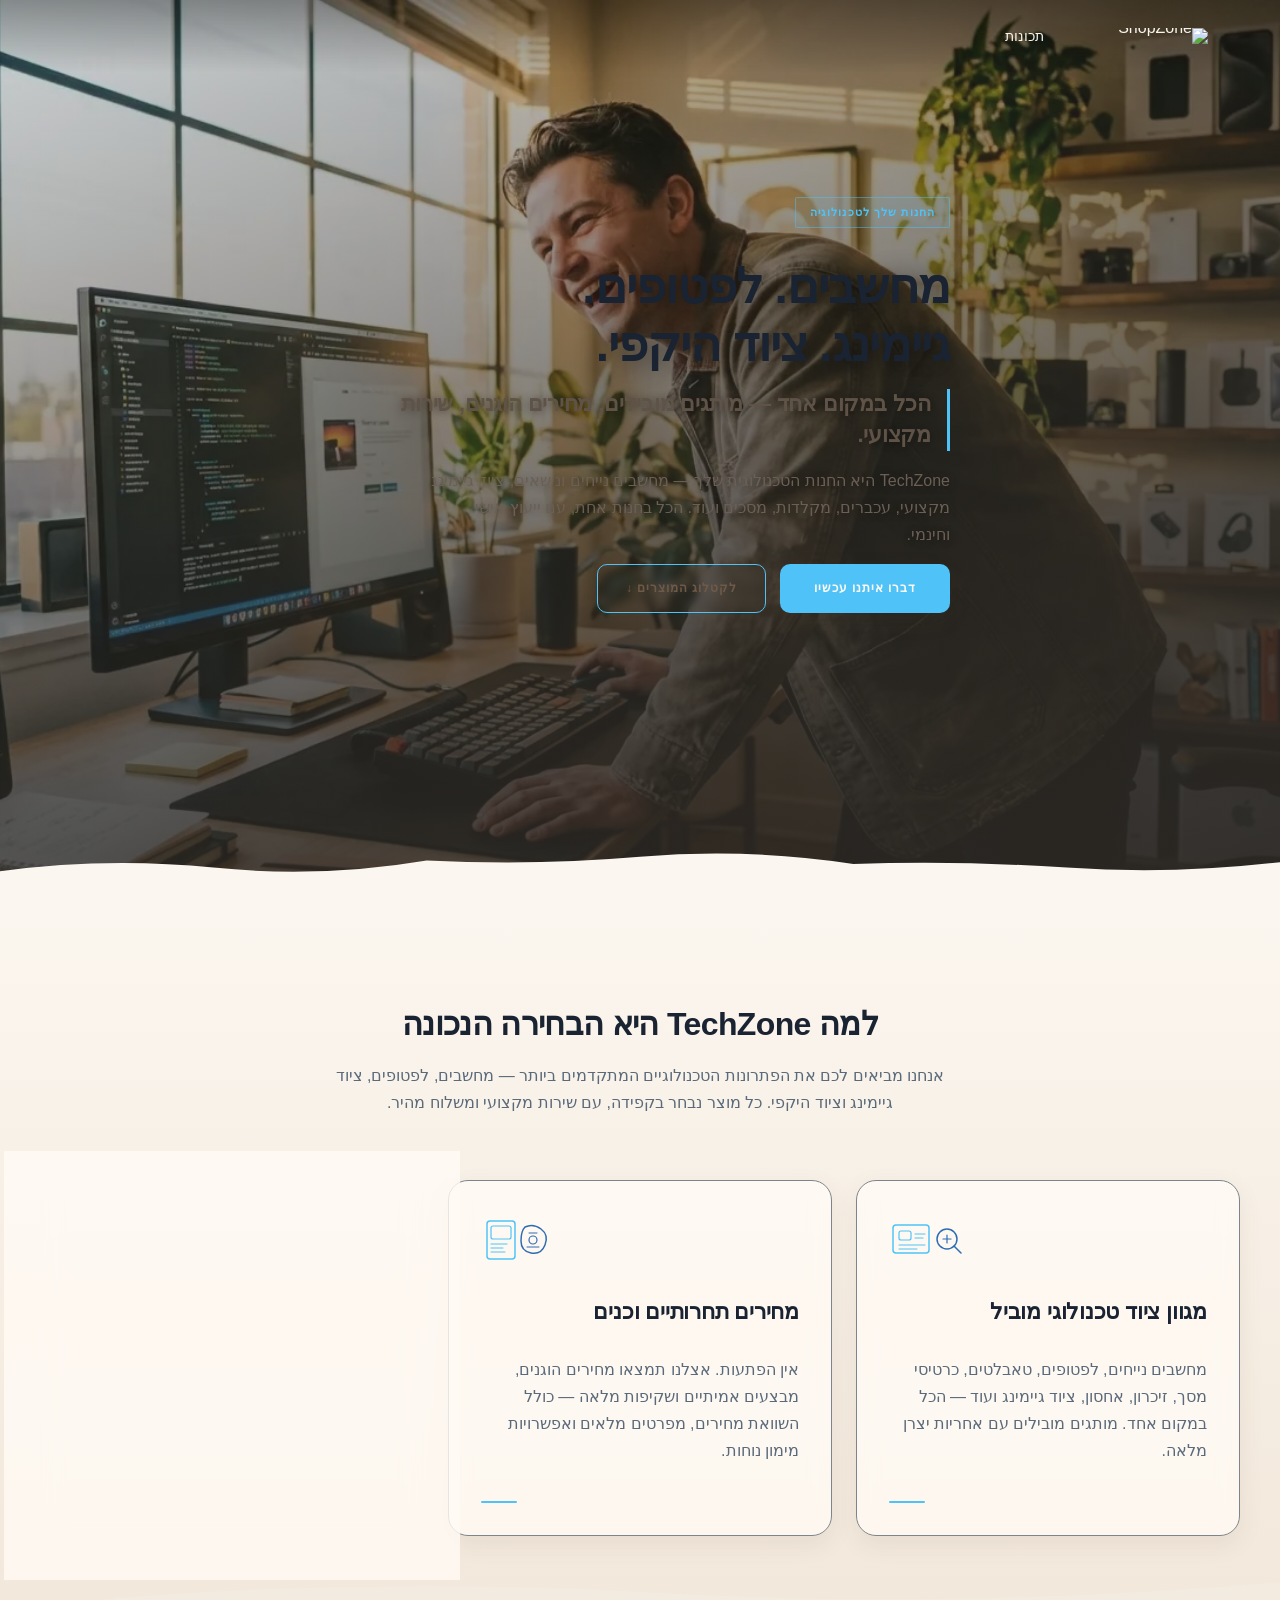
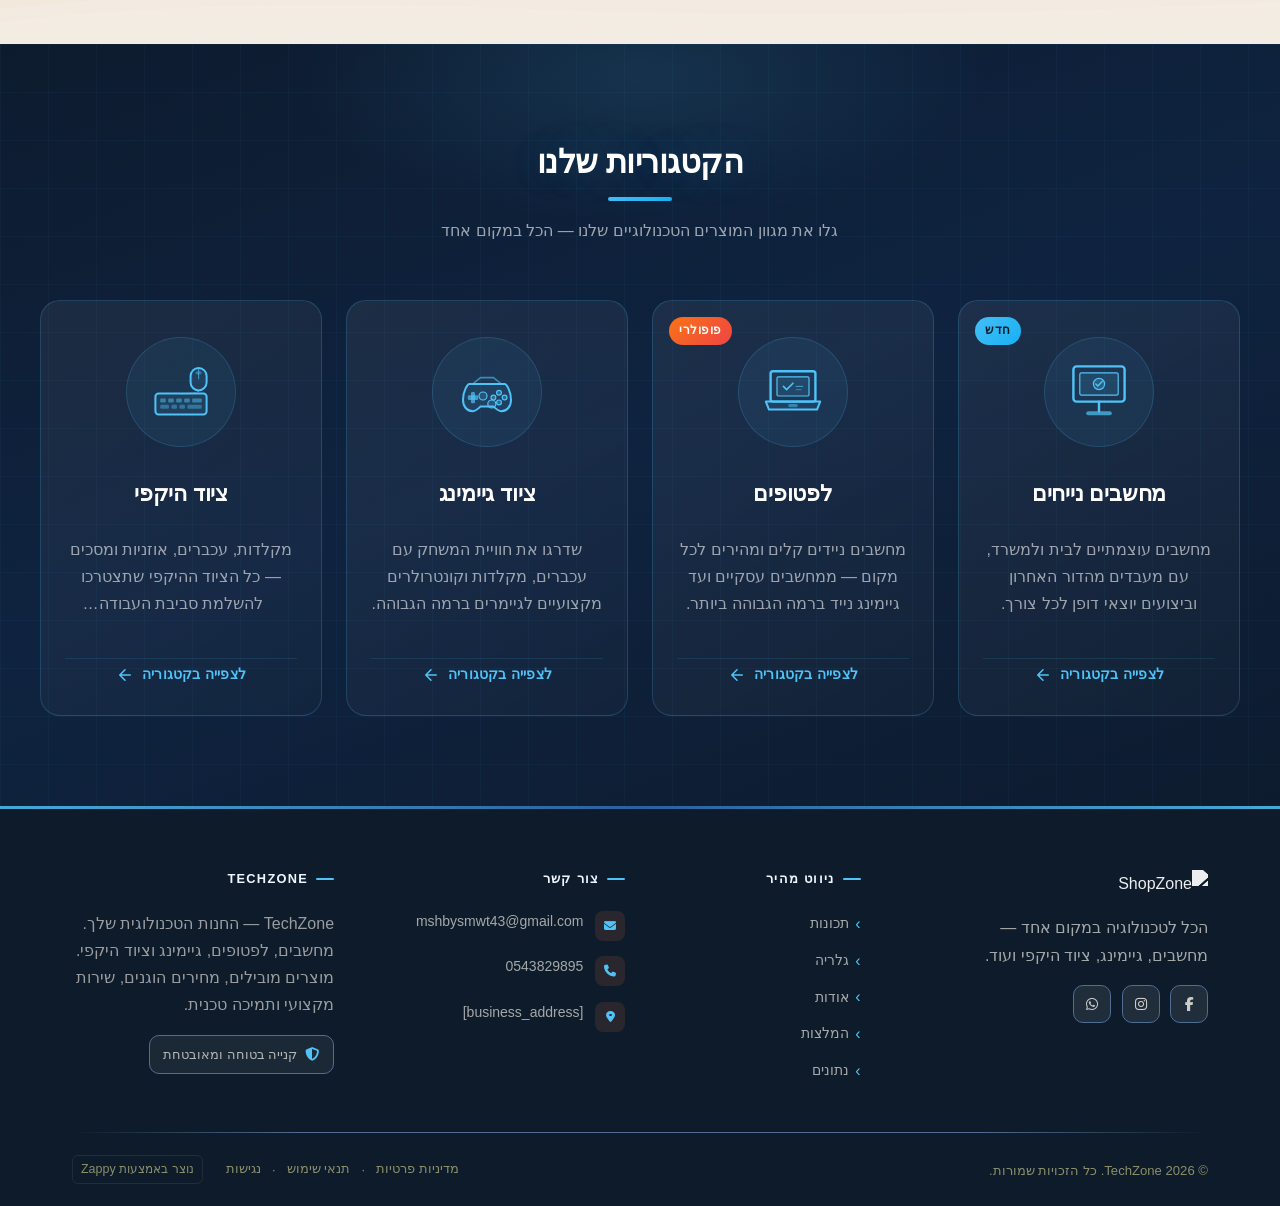
==== commit c57edd29: "Background sync: Progressive GitHub Sync" ====
--- a/public/index.html
+++ b/public/index.html
@@ -1 +1 @@
-<!doctype html><html dir="rtl" lang="he"><head><meta charset="UTF-8"><meta content="width=device-width,initial-scale=1" name="viewport"><meta content="index, follow" name="robots"><title>ShopZone | מסחר / קמעונאות</title><meta content="An online store focused on selling products. The specific niche, product type, and brand identity are yet to be defined." name="description"><meta content="" name="keywords"><link href="/assets/favicon.ico" rel="icon" type="image/x-icon"><link href="/assets/favicon-16x16.png" rel="icon" type="image/png" sizes="16x16"><link href="/assets/favicon-32x32.png" rel="icon" type="image/png" sizes="32x32"><link href="/assets/favicon-48x48.png" rel="icon" type="image/png" sizes="48x48"><link href="/assets/favicon-192x192.png" rel="icon" type="image/png" sizes="192x192"><link href="/assets/favicon-512x512.png" rel="icon" type="image/png" sizes="512x512"><link href="/assets/apple-touch-icon.png" rel="apple-touch-icon"><script>!function(){"use strict";var t="7cd62b9d-da8c-4a7e-b53e-143ec09399de",e="https://api.zappy5.com/api/analytics/track",a=18e5,n=2592e6,o=!0,i=!0,r=!0;var s=function(){var e="zappy_visitor_"+t,a=null;try{if(a=localStorage.getItem(e)){var o=JSON.parse(a),i=Date.now();if(i-o.created<n)return o.lastSeen=i,localStorage.setItem(e,JSON.stringify(o)),o.id}}catch(t){console.warn("Zappy Analytics: LocalStorage not available")}var r="zv_"+Date.now()+"_"+Math.random().toString(36).substr(2,9);try{localStorage.setItem(e,JSON.stringify({id:r,created:Date.now(),lastSeen:Date.now()}))}catch(t){}return r}(),c=function(){var e="zappy_session_"+t,n=null;try{if(n=sessionStorage.getItem(e)){var o=JSON.parse(n),i=Date.now();if(i-o.timestamp<a)return o.timestamp=i,sessionStorage.setItem(e,JSON.stringify(o)),o.id}}catch(t){console.warn("Zappy Analytics: SessionStorage not available")}var r="zs_"+Date.now()+"_"+Math.random().toString(36).substr(2,9);try{sessionStorage.setItem(e,JSON.stringify({id:r,timestamp:Date.now()}))}catch(t){}return r}();function l(a,n){n=n||{};var o={website_id:t,event_type:a,page_path:window.location.pathname,referrer:document.referrer||"direct",visitor_id:s,session_id:c,metadata:n};if(navigator.sendBeacon){var i=new Blob([JSON.stringify(o)],{type:"application/json"});navigator.sendBeacon(e,i)}else fetch(e,{method:"POST",headers:{"Content-Type":"application/json"},body:JSON.stringify(o),keepalive:!0}).catch(function(t){console.warn("Zappy Analytics: Failed to track event",t)})}o&&l("pageview",{title:document.title,url:window.location.href}),i&&document.addEventListener("click",function(t){var e=t.target;if("BUTTON"===e.tagName||e.closest("button")){var a="BUTTON"===e.tagName?e:e.closest("button");l("click",{element:"button",text:a.textContent.trim().substring(0,100),id:a.id||null,class:a.className||null})}else if("A"===e.tagName||e.closest("a")){var n="A"===e.tagName?e:e.closest("a");l("navigation",{element:"link",text:n.textContent.trim().substring(0,100),href:n.href,external:n.hostname!==window.location.hostname})}},!0),r&&document.addEventListener("submit",function(t){var e=t.target;l("form_submit",{form_id:e.id||null,form_name:e.name||null,form_action:e.action||null,form_method:e.method||"GET"})},!0);var d=Date.now();window.addEventListener("beforeunload",function(){l("page_unload",{time_on_page:Math.floor((Date.now()-d)/1e3),page_path:window.location.pathname})}),window.zappyAnalytics={track:l,getVisitorId:function(){return s},getSessionId:function(){return c}}}()</script><meta content="ShopZone | מסחר / קמעונאות" property="og:title"><meta content="An online store focused on selling products. The specific niche, product type, and brand identity are yet to be defined." property="og:description"><meta content="website" property="og:type"><meta content="he_IL" property="og:locale"><meta content="summary_large_image" name="twitter:card"><meta content="ShopZone | מסחר / קמעונאות" name="twitter:title"><meta content="An online store focused on selling products. The specific niche, product type, and brand identity are yet to be defined." name="twitter:description"><link href="https://cdnjs.cloudflare.com/ajax/libs/font-awesome/6.4.0/css/all.min.css" rel="stylesheet"><link href="/assets/favicon.ico" rel="icon" type="image/x-icon"><link href="/assets/favicon-16x16.png" rel="icon" type="image/png" sizes="16x16"><link href="/assets/favicon-32x32.png" rel="icon" type="image/png" sizes="32x32"><link href="/assets/favicon-48x48.png" rel="icon" type="image/png" sizes="48x48"><link href="/assets/favicon-192x192.png" rel="icon" type="image/png" sizes="192x192"><link href="/assets/favicon-512x512.png" rel="icon" type="image/png" sizes="512x512"><link href="/assets/apple-touch-icon.png" rel="apple-touch-icon"><link href="https://cdn.jsdelivr.net/npm/vanilla-cookieconsent@3/dist/cookieconsent.css" rel="stylesheet"><script src="https://cdn.jsdelivr.net/npm/vanilla-cookieconsent@3/dist/cookieconsent.umd.js"></script><script src="https://cdn.jsdelivr.net/gh/mickidum/acc_toolbar/acctoolbar/acctoolbar.min.js"></script><style data-zappy-section-v2-css="true">.index-hero-section{position:relative;width:100%;min-height:100vh;display:flex;align-items:center;justify-content:flex-start;overflow:visible;background-color:var(--bg-dark);color:var(--text-light);direction:rtl;padding-bottom:80px}.index-hero-section .index-hero-bg{position:absolute;inset:0;width:100%;height:100%;z-index:0;background-size:cover;background-position:center center}.index-hero-section .index-hero-scrim{position:absolute;inset:0;z-index:1;pointer-events:none;background-image:linear-gradient(105deg,rgba(10,20,40,.92) 0,rgba(13,27,42,.8) 45%,rgba(13,27,42,.3) 100%)}.index-hero-section .index-hero-inner{position:relative;z-index:10;width:100%;max-width:1200px;margin:0 auto;padding:160px 48px 60px;display:flex;align-items:center;justify-content:flex-start}.index-hero-section .index-hero-content{max-width:620px;text-align:right}.index-hero-section .index-hero-eyebrow{display:inline-block;font-family:'Source Sans 3',Arial,sans-serif;font-size:11px;font-weight:700;letter-spacing:.18em;text-transform:uppercase;color:var(--accent);border:1px solid rgba(79,195,247,.45);border-radius:2px;padding:5px 14px;margin-bottom:28px;background:rgba(79,195,247,.08)}.index-hero-section .index-hero-h1{font-family:'Cormorant Garamond',Georgia,serif;font-size:clamp(2.4rem, 5vw, 3.6rem);font-weight:500;line-height:1.15;letter-spacing:-.03em;color:var(--text-light);margin:0 0 22px 0;text-shadow:0 2px 24px rgba(0,0,0,.55)}.index-hero-section .index-hero-h3{font-family:'Cormorant Garamond',Georgia,serif;font-size:clamp(1.05rem, 2vw, 1.35rem);font-weight:400;line-height:1.5;color:rgba(240,246,255,.88);margin:0 0 20px 0;text-shadow:0 1px 10px rgba(0,0,0,.45);border-inline-start:3px solid var(--accent);padding-inline-start:16px}.index-hero-section .index-hero-body{font-family:'Source Sans 3',Arial,sans-serif;font-size:16px;line-height:1.75;color:rgba(240,246,255,.72);margin:0 0 38px 0;text-shadow:0 1px 8px rgba(0,0,0,.35);max-width:520px}.index-hero-section .index-hero-ctas{display:flex;flex-direction:row;align-items:center;gap:16px;flex-wrap:wrap;justify-content:flex-start}.index-hero-section .index-hero-btn-primary{display:inline-block;font-family:'Source Sans 3',Arial,sans-serif;font-size:13px;font-weight:700;letter-spacing:.08em;text-transform:uppercase;text-decoration:none;color:#fff;background:var(--primary);padding:15px 36px;border-radius:2px;border:2px solid var(--primary);box-shadow:0 8px 28px rgba(26,63,111,.45),0 0 0 0 rgba(79,195,247,0);transition:all .3s ease;white-space:nowrap}.index-hero-section .index-hero-btn-primary:hover{background:var(--secondary);border-color:var(--secondary);transform:translateY(-2px);box-shadow:0 14px 36px rgba(26,63,111,.55),0 0 18px rgba(79,195,247,.25)}.index-hero-section .index-hero-btn-secondary{display:inline-block;font-family:'Source Sans 3',Arial,sans-serif;font-size:13px;font-weight:600;letter-spacing:.08em;text-transform:uppercase;text-decoration:none;color:var(--text-light);background:0 0;padding:14px 32px;border-radius:2px;border:1px solid rgba(240,246,255,.38);transition:all .3s ease;white-space:nowrap;backdrop-filter:blur(4px);-webkit-backdrop-filter:blur(4px)}.index-hero-section .index-hero-btn-secondary:hover{border-color:var(--accent);color:var(--accent);background:rgba(79,195,247,.08);transform:translateY(-2px)}.index-hero-section .index-hero-divider-wrapper{position:absolute;bottom:0;left:0;width:100%;height:80px;pointer-events:none;z-index:5}.index-hero-section .index-hero-divider-wrapper svg{display:block;width:100%;height:100%}@media (max-width:768px){.index-hero-section{min-height:100svh;padding-bottom:60px}.index-hero-section .index-hero-inner{padding:110px 20px 40px;justify-content:center}.index-hero-section .index-hero-content{max-width:100%;text-align:right}.index-hero-section .index-hero-scrim{background-image:linear-gradient(to top,rgba(10,20,40,.96) 0,rgba(13,27,42,.82) 55%,rgba(13,27,42,.45) 100%)}.index-hero-section .index-hero-h1{font-size:2.1rem}.index-hero-section .index-hero-h3{font-size:1rem}.index-hero-section .index-hero-body{font-size:15px;max-width:100%}.index-hero-section .index-hero-ctas{flex-direction:column;align-items:stretch;gap:12px}.index-hero-section .index-hero-btn-primary,.index-hero-section .index-hero-btn-secondary{text-align:center;padding:14px 20px}.index-hero-section .index-hero-divider-wrapper{height:48px}}</style><link href="/styles.css" rel="stylesheet"><style id="zappy-dropdown-submenu-styles">#navMenu li:has(.sub-menu),.nav-menu li:has(.sub-menu),.navbar li:has(.sub-menu),nav li:has(.sub-menu){position:relative}#navMenu .sub-menu,.nav-menu .sub-menu,.navbar .sub-menu,nav .sub-menu{display:block!important;position:absolute!important;top:100%;left:0;min-width:220px;background:#fff;border-radius:8px;box-shadow:0 8px 25px rgba(0,0,0,.15);padding:8px 0;opacity:0;visibility:hidden;transform:translateY(10px);transition:all .3s ease;z-index:1000;list-style:none;pointer-events:none}#navMenu li:hover>.sub-menu,.nav-menu li:hover>.sub-menu,.navbar li:hover>.sub-menu,nav li:hover>.sub-menu{opacity:1!important;visibility:visible!important;transform:translateY(0)!important;pointer-events:auto!important}.sub-menu li{list-style:none;margin:0;padding:0}.sub-menu a{display:block!important;padding:10px 16px!important;color:var(--text-dark,#333)!important;font-weight:500;text-decoration:none;white-space:nowrap;transition:background-color .2s}.sub-menu a:hover{background-color:#f5f5f5}[dir=rtl] .nav-menu .sub-menu,[dir=rtl] .navbar .sub-menu,[dir=rtl] nav .sub-menu,html[lang=ar] .nav-menu .sub-menu,html[lang=ar] .navbar .sub-menu,html[lang=ar] nav .sub-menu,html[lang=he] .nav-menu .sub-menu,html[lang=he] .navbar .sub-menu,html[lang=he] nav .sub-menu{left:auto!important;right:0!important}.sub-menu:empty,.sub-menu:not(:has(li)),.sub-menu:not(:has(li:not(.zappy-hidden-menu-item))){display:none!important;opacity:0!important;visibility:hidden!important;pointer-events:none!important}li:has(.menu-group-title):hover>.sub-menu{opacity:1!important;visibility:visible!important;transform:translateY(0)!important;pointer-events:auto!important}#navMenu>li>.menu-group-title,.nav-menu>li>.menu-group-title{display:inline-block;padding:.5rem 1rem;cursor:default;user-select:none}@media (max-width:768px){#navMenu .sub-menu,.nav-menu .sub-menu,.navbar .sub-menu,nav .sub-menu{position:static!important;transform:none!important;box-shadow:none!important;background:0 0!important;max-height:0;overflow:hidden;opacity:0;visibility:hidden;transition:max-height .3s ease,opacity .3s ease;padding:0!important;border-radius:0!important}.sub-menu.mobile-expanded{max-height:500px!important;opacity:1!important;visibility:visible!important;padding:8px 0 8px 16px!important}[dir=rtl] .sub-menu.mobile-expanded,html[lang=he] .sub-menu.mobile-expanded{padding:8px 16px 8px 0!important}#navMenu li:hover>.sub-menu,.nav-menu li:hover>.sub-menu,.navbar li:hover>.sub-menu,nav li:hover>.sub-menu{opacity:0;visibility:hidden;pointer-events:none}#navMenu li>.sub-menu.mobile-expanded,.nav-menu li>.sub-menu.mobile-expanded,.navbar li>.sub-menu.mobile-expanded,nav li>.sub-menu.mobile-expanded{opacity:1!important;visibility:visible!important;pointer-events:auto!important}#navMenu li:has(.sub-menu),.nav-menu li:has(.sub-menu),.navbar li:has(.sub-menu),nav li:has(.sub-menu){display:flex!important;flex-wrap:wrap!important;align-items:center!important;position:relative!important;min-height:44px!important}#navMenu li:has(.sub-menu)>a,.nav-menu li:has(.sub-menu)>a,.navbar li:has(.sub-menu)>a,nav li:has(.sub-menu)>a{flex:1!important;min-width:0!important}#navMenu li:has(.sub-menu)>.menu-group-title,.nav-menu li:has(.sub-menu)>.menu-group-title,.navbar li:has(.sub-menu)>.menu-group-title,nav li:has(.sub-menu)>.menu-group-title{flex:1!important;min-width:0!important;padding:0!important;line-height:inherit!important}#navMenu li:has(.sub-menu)>.sub-menu,.nav-menu li:has(.sub-menu)>.sub-menu,.navbar li:has(.sub-menu)>.sub-menu,nav li:has(.sub-menu)>.sub-menu{flex-basis:100%!important;width:100%!important}#navMenu li:has(.sub-menu)>a [class*=arrow],#navMenu li:has(.sub-menu)>a [class*=chevron],.nav-menu li:has(.sub-menu)>a .fa-angle-down,.nav-menu li:has(.sub-menu)>a .fa-chevron-down,.nav-menu li:has(.sub-menu)>a [class*=arrow],.nav-menu li:has(.sub-menu)>a [class*=chevron],nav li:has(.sub-menu)>a [class*=arrow],nav li:has(.sub-menu)>a [class*=chevron]{display:none!important;visibility:hidden!important}.mobile-submenu-toggle{display:flex!important;align-items:center!important;justify-content:center!important;width:44px!important;height:auto!important;background:0 0!important;border:none!important;cursor:pointer!important;color:var(--text-light)!important;position:static!important;flex-shrink:0!important;align-self:stretch!important;z-index:2!important;padding:0!important;margin:0!important}.mobile-submenu-toggle::after{content:''!important;width:0!important;height:0!important;border-left:6px solid transparent!important;border-right:6px solid transparent!important;border-top:7px solid currentColor!important;transition:transform .3s ease!important}.mobile-submenu-toggle.expanded::after{transform:rotate(180deg)!important}.sub-menu a{padding:10px 0!important;display:block!important;color:var(--text-light)!important}.navbar .sub-menu li a,.zappy-products-dropdown .sub-menu a,nav.navbar .sub-menu li a{color:var(--text-light)!important}}@media (min-width:769px){.mobile-submenu-toggle{display:none!important}}</style><style id="mobile-lang-menu-deployed-css">@media (max-width:768px){.lang-switcher,.nav-container .lang-switcher,.nav-cta-container .lang-switcher,.nav-ecommerce-icons .lang-switcher,.nav-icons-left .lang-switcher,.navbar .lang-switcher,.navbar .nav-cta-container .lang-switcher{display:none!important}.mobile-lang-menu{width:100%;border-top:1px solid rgba(128,128,128,.2);padding:8px 0 0 0;margin-top:8px}.mobile-lang-toggle{display:flex!important;align-items:center;justify-content:space-between;width:100%;padding:12px 16px;background:0 0;border:none;cursor:pointer;font-size:15px;color:inherit;font-family:inherit}.mobile-lang-toggle::after{content:'';display:inline-block;width:8px;height:8px;border-right:2px solid currentColor;border-bottom:2px solid currentColor;transform:rotate(45deg);transition:transform .3s ease;margin-left:8px}.mobile-lang-toggle.expanded::after{transform:rotate(-135deg)}.mobile-lang-options{max-height:0;overflow:hidden;transition:max-height .3s ease}.mobile-lang-options.expanded{max-height:300px}.mobile-lang-option{display:flex!important;align-items:center;gap:10px;padding:10px 24px;text-decoration:none;color:inherit;font-size:14px;font-family:inherit}.mobile-lang-option:hover{background:rgba(128,128,128,.1)}.mobile-lang-option.active{font-weight:600;opacity:.7;pointer-events:none}.mobile-lang-option img{width:20px;height:20px;border-radius:50%}}@media (min-width:769px){.mobile-lang-menu{display:none!important}}</style><style id="zappy-widget-visibility">#mic-access-tool-box,#mic-access-tool-general-button,#mic-init-access-tool #mic-access-tool-box,#mic-init-access-tool #mic-access-tool-general-button,#mic-init-access-tool .mic-access-tool-general-button,._access-icon,._access-menu,.mic-access-tool-box,.mic-access-tool-general-button,div[id*=mic-access-tool-box]{display:none!important;visibility:hidden!important;opacity:0!important;pointer-events:none!important}</style></head><body><nav class="navbar" dir="rtl"><button aria-label="Menu" class="mobile-toggle" id="mobileToggle"><svg viewBox="0 0 24 24" fill="none" class="hamburger-icon" height="24" width="24"><path d="M3 12h18M3 6h18M3 18h18" stroke="currentColor" stroke-width="2" stroke-linecap="round"></path></svg><svg viewBox="0 0 24 24" fill="none" class="close-icon" height="24" width="24" style="display:none"><path d="M18 6L6 18M6 6l12 12" stroke="currentColor" stroke-width="2" stroke-linecap="round"></path></svg></button><button aria-label="Call" class="phone-header-btn" data-phone="0543829895"><svg viewBox="0 0 24 24" fill="currentColor" height="20" width="20"><path d="M22 16.92v3a2 2 0 0 1-2.18 2 19.79 19.79 0 0 1-8.63-3.07 19.5 19.5 0 0 1-6-6 19.79 19.79 0 0 1-3.07-8.67A2 2 0 0 1 4.11 2h3a2 2 0 0 1 2 1.72 12.84 12.84 0 0 0 .7 2.81 2 2 0 0 1-.45 2.11L8.09 9.91a16 16 0 0 0 6 6l1.27-1.27a2 2 0 0 1 2.11-.45 12.84 12.84 0 0 0 2.81.7A2 2 0 0 1 22 16.92z"></path></svg></button><div class="nav-container"><div class="nav-right-group"><div class="nav-brand"><a href="/" class="logo-link"><img alt="ShopZone" class="logo" src="/assets/techzone-logo-1775244015514-6zxznl.webp?v=1775244016547-9b6s8d"></a></div><ul class="nav-menu" id="navMenu"><li><a href="#features">תכונות</a></li></ul></div><div class="nav-cta-container"></div></div></nav><script>window.addEventListener("load",function(){const e=document.querySelector(".navbar, nav, header");if(!e)return void console.log("[Navbar] Navbar element not found");let t=document.getElementById("mobileToggle")||document.querySelector(".mobile-toggle")||document.querySelector(".hamburger")||document.querySelector(".hamburger-menu")||document.querySelector(".menu-toggle")||document.querySelector(".burger-menu")||document.querySelector('[aria-label="Menu"]')||document.querySelector('[aria-label="תפריט"]');const o=document.querySelector(".phone-header-btn"),n=window.getComputedStyle(e);let r=n.backgroundColor;if(console.log("[Navbar] Initial navbar background:",r),"transparent"===r||"rgba(0, 0, 0, 0)"===r||r.startsWith("rgba")&&r.includes(", 0)")){const e=n.backgroundImage;if(e&&"none"!==e)console.log("[Navbar] Navbar has background image/gradient, using dark text"),r="rgb(240, 240, 240)";else{const e=window.getComputedStyle(document.body).backgroundColor;console.log("[Navbar] Navbar transparent, using body background:",e),r=e}}const i=r.match(/\d+/g);if(i&&i.length>=3){const e=(.299*parseInt(i[0])+.587*parseInt(i[1])+.114*parseInt(i[2]))/255;console.log("[Navbar] Mobile button colors preserved from Claude CSS (luminance:",e.toFixed(2)+")");const n=document.createElement("style");n.id="zappy-mobile-nav-fix";document.documentElement.lang;document.documentElement.dir,n.textContent='\n        /* Hide mobile buttons on desktop, show only on mobile */\n        @media (min-width: 769px) {\n          .mobile-toggle,\n          .phone-header-btn {\n            display: none !important;\n          }\n        }\n        \n        /* Show and position mobile buttons correctly on mobile */\n        @media (max-width: 768px) {\n          .mobile-toggle,\n          .phone-header-btn {\n            position: absolute !important;\n            top: 50% !important;\n            transform: translateY(-50%) !important;\n            z-index: 1001 !important;\n            display: flex !important;\n            align-items: center !important;\n            justify-content: center !important;\n            width: 36px !important;\n            height: 36px !important;\n            border-radius: 50% !important;\n            border: none !important;\n            cursor: pointer !important;\n            padding: 6px !important;\n            background: none !important;\n            color: var(--nav-text, var(--text-light)) !important;\n          }\n          \n          /* LTR positioning (default): hamburger LEFT, phone RIGHT */\n          html:not([dir="rtl"]):not([lang="he"]):not([lang="ar"]) .mobile-toggle,\n          html[dir="ltr"] .mobile-toggle {\n            left: 12px !important;\n            right: auto !important;\n          }\n          html:not([dir="rtl"]):not([lang="he"]):not([lang="ar"]) .phone-header-btn,\n          html[dir="ltr"] .phone-header-btn {\n            right: 12px !important;\n            left: auto !important;\n          }\n          \n          /* RTL positioning: hamburger RIGHT, phone LEFT */\n          html[dir="rtl"] .mobile-toggle,\n          html[lang="he"] .mobile-toggle,\n          html[lang="ar"] .mobile-toggle {\n            right: 12px !important;\n            left: auto !important;\n          }\n          html[dir="rtl"] .phone-header-btn,\n          html[lang="he"] .phone-header-btn,\n          html[lang="ar"] .phone-header-btn {\n            left: 12px !important;\n            right: auto !important;\n          }\n          \n          /* CRITICAL: Ensure nav-container has min-height on mobile */\n          /* All children are positioned absolutely/fixed on mobile, so height:auto collapses to 0 */\n          .nav-container {\n            min-height: 70px !important;\n            position: relative !important;\n          }\n          \n          /* Ensure SVG icons are properly sized and inherit color */\n          .mobile-toggle svg,\n          .phone-header-btn svg {\n            width: 24px !important;\n            height: 24px !important;\n            /* Don\'t force display - let JavaScript control hamburger/close toggle */\n          }\n          \n          /* Reset nav-cta-container on mobile - remove desktop box-shadow/padding */\n          /* that creates a visible ghost box when CTA button is hidden */\n          .nav-cta-container {\n            box-shadow: none !important;\n            padding: 0 !important;\n          }\n          \n          /* Hide nav-cta-container entirely on mobile when there\'s no lang-switcher */\n          /* (only the CTA button is inside, and it\'s hidden on mobile) */\n          .nav-cta-container:not(:has(.lang-switcher)) {\n            display: none !important;\n          }\n          \n          /* CRITICAL: Prevent hero image fade gradient from bleeding over headline text */\n          /* The .image-fade-gradient has bottom: -30px (extends below parent) */\n          /* On mobile stacked layout, this overlaps the h1 text below the image */\n          .hero-image-column {\n            overflow: hidden !important;\n          }\n          .image-fade-gradient {\n            bottom: 0 !important;\n          }\n          \n          /* Hide desktop language switcher on mobile - hamburger menu handles it */\n          /* High specificity to override stored CSS */\n          .lang-switcher,\n          .nav-cta-container .lang-switcher,\n          .nav-container .lang-switcher,\n          .navbar .lang-switcher,\n          .navbar .nav-cta-container .lang-switcher {\n            display: none !important;\n          }\n        }\n      ';const r=document.getElementById("zappy-mobile-nav-fix");r&&r.remove(),document.head.appendChild(n),console.log("[Navbar] Critical CSS injected for mobile nav positioning");const l=window.innerWidth<=768;if(t){const e=t.querySelector(".hamburger-icon"),o=t.querySelector(".close-icon");e&&(e.style.setProperty("width","24px","important"),e.style.setProperty("height","24px","important"),e.style.setProperty("display","block","important")),o&&(o.style.setProperty("width","24px","important"),o.style.setProperty("height","24px","important"),o.style.setProperty("display","none","important")),l?(t.style.setProperty("position","absolute","important"),t.style.setProperty("top","50%","important"),t.style.setProperty("transform","translateY(-50%)","important"),t.style.setProperty("z-index","1001","important"),t.style.removeProperty("left"),t.style.removeProperty("right"),console.log("[Navbar] Mobile toggle positioning applied (mobile viewport)")):(t.style.removeProperty("position"),t.style.removeProperty("top"),t.style.removeProperty("transform"),t.style.removeProperty("z-index"),t.style.removeProperty("left"),t.style.removeProperty("right"),console.log("[Navbar] Desktop viewport - cleared mobile toggle inline positioning"))}if(o){const e=o.querySelector("svg");e&&(e.style.width="24px",e.style.height="24px",e.setAttribute("width","24"),e.setAttribute("height","24")),l?(o.style.setProperty("position","absolute","important"),o.style.setProperty("top","50%","important"),o.style.setProperty("transform","translateY(-50%)","important"),o.style.setProperty("z-index","1001","important"),o.style.removeProperty("left"),o.style.removeProperty("right"),console.log("[Navbar] Phone button positioning applied (mobile viewport)")):(o.style.removeProperty("position"),o.style.removeProperty("top"),o.style.removeProperty("transform"),o.style.removeProperty("z-index"),o.style.removeProperty("left"),o.style.removeProperty("right"),console.log("[Navbar] Desktop viewport - cleared phone button inline positioning"))}}else console.log("[Navbar] Could not parse background color:",r);t=document.getElementById("mobileToggle")||document.querySelector(".mobile-toggle")||document.querySelector(".hamburger")||document.querySelector(".hamburger-menu")||document.querySelector(".menu-toggle")||document.querySelector(".burger-menu")||document.querySelector('[aria-label="Menu"]')||document.querySelector('[aria-label="תפריט"]');const l=document.getElementById("navMenu")||document.querySelector(".nav-menu")||document.querySelector(".nav-links")||document.querySelector("nav ul:not(.submenu)");if(!t||!l)return void console.log("[Navbar] Mobile toggle or menu not found:",{toggle:!!t,menu:!!l});l.id||(l.id="navMenu"),console.log("[Navbar] Initializing mobile menu...");const a=t.cloneNode(!0);t.parentNode.replaceChild(a,t),a.addEventListener("click",function(e){e.preventDefault(),e.stopPropagation();const t=this.querySelector(".hamburger-icon"),o=this.querySelector(".close-icon");l.classList.contains("active")?(l.classList.remove("active"),t&&t.style.setProperty("display","block","important"),o&&o.style.setProperty("display","none","important"),document.body.style.overflow="",console.log("[Navbar] Menu closed")):(l.classList.add("active"),t&&t.style.setProperty("display","none","important"),o&&o.style.setProperty("display","block","important"),document.body.style.overflow="hidden",console.log("[Navbar] Menu opened"))}),l.querySelectorAll("a").forEach(function(e){e.addEventListener("click",function(){if("#"===this.getAttribute("href"))return;const e=a.querySelector(".hamburger-icon"),t=a.querySelector(".close-icon");l.classList.remove("active"),e&&e.style.setProperty("display","block","important"),t&&t.style.setProperty("display","none","important"),document.body.style.overflow="",console.log("[Navbar] Menu closed (link clicked)")})});var s=l.querySelectorAll(".dropdown-toggle");s.forEach(function(e){e.addEventListener("click",function(e){e.preventDefault(),e.stopPropagation();var t=this.closest(".nav-dropdown");t&&(t.parentNode.querySelectorAll(".nav-dropdown.open").forEach(function(e){e!==t&&e.classList.remove("open")}),t.classList.toggle("open"),console.log("[Navbar] Dropdown toggled:",t.classList.contains("open")?"open":"closed"))})}),document.addEventListener("click",function(e){e.target.closest(".nav-dropdown")||document.querySelectorAll(".nav-dropdown.open").forEach(function(e){e.classList.remove("open")})}),console.log("[Navbar] Dropdown handlers initialized for "+s.length+" dropdowns"),o&&o.addEventListener("click",function(){const e=document.querySelectorAll('a[href^="tel:"]'),t=e.length>0?e[0].getAttribute("href").replace("tel:",""):"0543829895";window.location.href="tel:"+t,console.log("[Navbar] Phone button clicked")}),console.log("[Navbar] Mobile menu initialized successfully");const p=function(){const e=document.querySelector(".whatsapp-float");e&&(window.innerWidth>=769?(e.style.setProperty("display","none","important"),e.style.setProperty("visibility","hidden","important"),e.style.setProperty("opacity","0","important"),e.style.setProperty("pointer-events","none","important"),console.log("[WhatsApp] Button hidden on desktop")):(e.style.removeProperty("display"),e.style.removeProperty("visibility"),e.style.removeProperty("opacity"),e.style.removeProperty("pointer-events"),console.log("[WhatsApp] Button visible on mobile")))};let c;p(),window.addEventListener("resize",function(){clearTimeout(c),c=setTimeout(p,100)})})</script><main><section class="index-hero-section" data-layout-spec="בית-hero" dir="rtl" id="hero" data-hero-type="fullscreen-scrim" data-zappy-section="true"><div class="index-hero-bg" style="background-image:url('assets/site-index-hero-image-1-1775241891727-wru6cg.webp?v=1775241891727');background-size:cover;background-position:center"></div><div class="index-hero-scrim" aria-hidden="true"></div><div class="index-hero-inner"><div class="index-hero-content"><span class="index-hero-eyebrow">החנות שלך לטכנולוגיה</span><h1 class="index-hero-h1">מחשבים. לפטופים.<br>גיימינג. ציוד היקפי.</h1><h3 class="index-hero-h3">הכל במקום אחד — מותגים מובילים, מחירים הוגנים, שירות מקצועי.</h3><p class="index-hero-body">TechZone היא החנות הטכנולוגית שלך — מחשבים נייחים ונישאים, ציוד גיימינג מקצועי, עכברים, מקלדות, מסכים ועוד. הכל בחנות אחת, עם ייעוץ אישי וחינמי.</p><div class="index-hero-ctas"><a href="#contact" class="index-hero-btn-primary">דברו איתנו עכשיו</a><a href="#showcase" class="index-hero-btn-secondary">לקטלוג המוצרים ↓</a></div></div></div><div class="index-hero-divider-wrapper"><svg viewBox="0 0 1200 80" aria-hidden="true" xmlns="http://www.w3.org/2000/svg" data-no-icon-edit="true" preserveAspectRatio="none"><path d="M0,80 L0,48 Q100,32 200,44 T400,36 Q500,42 600,32 T800,40 Q900,36 1000,44 T1200,38 L1200,80 Z" fill="#fbf6ef"></path></svg></div></section><section class="index-features-section" data-layout-spec="בית-features" dir="rtl" id="features"><div class="index-features-container"><div class="index-features-intro"><h2 class="index-features-heading">למה TechZone היא הבחירה הנכונה</h2><p class="index-features-subheading">אנחנו מביאים לכם את הפתרונות הטכנולוגיים המתקדמים ביותר — מחשבים, לפטופים, ציוד גיימינג וציוד היקפי. כל מוצר נבחר בקפידה, עם שירות מקצועי ומשלוח מהיר.</p></div><div class="index-features-grid"><article class="index-feature-card"><div class="index-feature-illustration" aria-hidden="true"><svg viewBox="0 0 80 56" fill="none" aria-hidden="true" xmlns="http://www.w3.org/2000/svg" height="56" width="80" data-no-icon-edit="true"><rect fill="none" height="28" rx="3" width="36" x="4" y="12" stroke="#4FC3F7" stroke-width="1.5"></rect><rect fill="none" height="9" rx="2" width="12" x="10" y="18" stroke="#4FC3F7" stroke-width="1.2"></rect><line stroke="#4FC3F7" stroke-width="1.2" x1="26" x2="36" y1="21" y2="21" stroke-linecap="round"></line><line stroke="#4FC3F7" stroke-width="1.2" x1="26" x2="34" y1="25" y2="25" stroke-linecap="round"></line><line stroke="#4FC3F7" stroke-width="1" x1="10" x2="36" y1="32" y2="32" stroke-linecap="round"></line><line stroke="#4FC3F7" stroke-width="1" x1="10" x2="28" y1="36" y2="36" stroke-linecap="round"></line><circle cx="58" cy="26" fill="none" r="10" stroke="#2E6DB4" stroke-width="1.5"></circle><line stroke="#2E6DB4" stroke-width="1.5" x1="65" x2="72" y1="33" y2="40" stroke-linecap="round"></line><line stroke="#2E6DB4" stroke-width="1.2" x1="54" x2="62" y1="26" y2="26" stroke-linecap="round"></line><line stroke="#2E6DB4" stroke-width="1.2" x1="58" x2="58" y1="22" y2="30" stroke-linecap="round"></line></svg></div><div class="index-feature-content"><h3 class="index-feature-title">מגוון ציוד טכנולוגי מוביל</h3><p class="index-feature-text">מחשבים נייחים, לפטופים, טאבלטים, כרטיסי מסך, זיכרון, אחסון, ציוד גיימינג ועוד — הכל במקום אחד. מותגים מובילים עם אחריות יצרן מלאה.</p><div class="index-feature-accent-line" aria-hidden="true"></div></div></article><article class="index-feature-card"><div class="index-feature-illustration" aria-hidden="true"><svg viewBox="0 0 80 56" fill="none" aria-hidden="true" xmlns="http://www.w3.org/2000/svg" height="56" width="80" data-no-icon-icon="true"><rect fill="none" height="38" rx="3" width="28" x="6" y="8" stroke="#4FC3F7" stroke-width="1.5"></rect><rect fill="none" height="13" rx="2" width="20" x="10" y="13" stroke="#4FC3F7" stroke-width="1.2"></rect><line stroke="#4FC3F7" stroke-width="1.2" x1="10" x2="26" y1="31" y2="31" stroke-linecap="round"></line><line stroke="#4FC3F7" stroke-width="1" x1="10" x2="22" y1="35" y2="35" stroke-linecap="round"></line><line stroke="#4FC3F7" stroke-width="1" x1="10" x2="24" y1="39" y2="39" stroke-linecap="round"></line><path d="M44 14 Q52 10 60 16 Q68 22 64 32 Q60 42 50 40 Q40 38 40 28 Q40 18 44 14Z" stroke="#2E6DB4" stroke-width="1.5" fill="none"></path><circle cx="52" cy="27" fill="none" r="4" stroke="#2E6DB4" stroke-width="1.2"></circle><line stroke="#2E6DB4" stroke-width="1" x1="48" x2="56" y1="20" y2="20" stroke-linecap="round"></line><line stroke="#2E6DB4" stroke-width="1" x1="46" x2="58" y1="34" y2="34" stroke-linecap="round"></line></svg></div><div class="index-feature-content"><h3 class="index-feature-title">מחירים תחרותיים וכנים</h3><p class="index-feature-text">אין הפתעות. אצלנו תמצאו מחירים הוגנים, מבצעים אמיתיים ושקיפות מלאה — כולל השוואת מחירים, מפרטים מלאים ואפשרויות מימון נוחות.</p><div class="index-feature-accent-line" aria-hidden="true"></div></div></article><article class="index-feature-card"><div class="index-feature-illustration" aria-hidden="true"><svg viewBox="0 0 80 56" fill="none" aria-hidden="true" xmlns="http://www.w3.org/2000/svg" height="56" width="80" data-no-icon-edit="true"><rect fill="none" height="18" rx="3" width="18" x="6" y="18" stroke="#4FC3F7" stroke-width="1.5"></rect><rect fill="none" height="18" rx="3" width="18" x="30" y="10" stroke="#2E6DB4" stroke-width="1.5"></rect><rect fill="none" height="18" rx="3" width="18" x="54" y="20" stroke="#4FC3F7" stroke-width="1.2"></rect><line stroke="#2E6DB4" stroke-width="1.2" x1="24" x2="30" y1="27" y2="19" stroke-linecap="round"></line><line stroke="#2E6DB4" stroke-width="1.2" x1="48" x2="54" y1="19" y2="27" stroke-linecap="round"></line><line stroke="#4FC3F7" stroke-width="1.2" x1="15" x2="15" y1="36" y2="44" stroke-linecap="round"></line><line stroke="#2E6DB4" stroke-width="1.2" x1="39" x2="39" y1="28" y2="44" stroke-linecap="round"></line><line stroke="#4FC3F7" stroke-width="1.2" x1="63" x2="63" y1="38" y2="44" stroke-linecap="round"></line></svg></div><div class="index-feature-content"><h3 class="index-feature-title">שירות מקצועי ותמיכה טכנית</h3><p class="index-feature-text">צוות המומחים שלנו זמין לייעוץ לפני הרכישה, התקנה והגדרה מקצועית, ותמיכה טכנית מלאה לאחר הקנייה. אנחנו כאן בכל שלב.</p><div class="index-feature-accent-line" aria-hidden="true"></div></div></article></div></div><div class="index-features-divider-wrapper"><svg viewBox="0 0 1200 90" aria-hidden="true" xmlns="http://www.w3.org/2000/svg" data-no-icon-edit="true" preserveAspectRatio="none"><path d="M0,90 L0,55 Q300,20 600,38 Q900,56 1200,28 L1200,90 Z" fill="var(--bg-light)" fill-opacity="0.18"></path><path d="M0,90 L0,68 Q200,42 500,55 Q800,68 1200,48 L1200,90 Z" fill="var(--bg-light)" fill-opacity="0.10"></path></svg></div></section><section class="tz-categories" aria-labelledby="tz-categories-title"><div class="tz-categories__container"><div class="tz-categories__header"><h2 class="tz-categories__title" id="tz-categories-title">הקטגוריות שלנו</h2><p class="tz-categories__subtitle">גלו את מגוון המוצרים הטכנולוגיים שלנו — הכל במקום אחד</p></div><div class="tz-categories__grid"><article class="tz-cat-card" aria-label="מחשבים נייחים" tabindex="0"><div class="tz-cat-card__glow"></div><div class="tz-cat-card__icon-wrap"><svg viewBox="0 0 80 80" fill="none" aria-hidden="true" xmlns="http://www.w3.org/2000/svg" class="tz-cat-card__icon"><rect fill="none" height="44" rx="4" width="64" x="8" y="8" stroke="#4FC3F7" stroke-width="3"></rect><rect fill="rgba(79,195,247,0.12)" height="28" rx="2" width="48" x="16" y="16" stroke="#4FC3F7" stroke-width="1.5"></rect><line stroke="#4FC3F7" stroke-width="3" x1="40" x2="40" y1="52" y2="64" stroke-linecap="round"></line><rect fill="#4FC3F7" height="5" rx="2.5" width="32" x="24" y="64" opacity="0.7"></rect><circle cx="40" cy="30" fill="rgba(79,195,247,0.2)" r="7" stroke="#4FC3F7" stroke-width="1.5"></circle><path d="M36 30 L38.5 32.5 L44 27" stroke="#4FC3F7" stroke-width="1.8" stroke-linecap="round" stroke-linejoin="round"></path></svg></div><div class="tz-cat-card__content"><h3 class="tz-cat-card__title">מחשבים נייחים</h3><p class="tz-cat-card__desc">מחשבים עוצמתיים לבית ולמשרד, עם מעבדים מהדור האחרון וביצועים יוצאי דופן לכל צורך.</p></div><div class="tz-cat-card__cta"><span class="tz-cat-card__link">לצפייה בקטגוריה</span><svg viewBox="0 0 24 24" fill="none" aria-hidden="true" xmlns="http://www.w3.org/2000/svg" class="tz-cat-card__arrow"><path d="M19 12H5M5 12L12 19M5 12L12 5" stroke="#4FC3F7" stroke-width="2" stroke-linecap="round" stroke-linejoin="round"></path></svg></div><div class="tz-cat-card__badge">חדש</div></article><article class="tz-cat-card" aria-label="לפטופים" tabindex="0"><div class="tz-cat-card__glow"></div><div class="tz-cat-card__icon-wrap"><svg viewBox="0 0 80 80" fill="none" aria-hidden="true" xmlns="http://www.w3.org/2000/svg" class="tz-cat-card__icon"><rect fill="none" height="38" rx="3" width="56" x="12" y="14" stroke="#4FC3F7" stroke-width="3"></rect><rect fill="rgba(79,195,247,0.12)" height="24" rx="1.5" width="40" x="20" y="21" stroke="#4FC3F7" stroke-width="1.5"></rect><path d="M6 52 H74 L70 62 H10 Z" stroke="#4FC3F7" stroke-width="2.5" stroke-linejoin="round" fill="rgba(79,195,247,0.08)"></path><rect fill="#4FC3F7" height="4" rx="2" width="12" x="34" y="55" opacity="0.5"></rect><path d="M28 33 L32 37 L40 29" stroke="#4FC3F7" stroke-width="2" stroke-linecap="round" stroke-linejoin="round"></path><line stroke="#4FC3F7" stroke-width="1.5" x1="44" x2="52" y1="33" y2="33" stroke-linecap="round" opacity="0.6"></line><line stroke="#4FC3F7" stroke-width="1.5" x1="44" x2="50" y1="37" y2="37" stroke-linecap="round" opacity="0.4"></line></svg></div><div class="tz-cat-card__content"><h3 class="tz-cat-card__title">לפטופים</h3><p class="tz-cat-card__desc">מחשבים ניידים קלים ומהירים לכל מקום — ממחשבים עסקיים ועד גיימינג נייד ברמה הגבוהה ביותר.</p></div><div class="tz-cat-card__cta"><span class="tz-cat-card__link">לצפייה בקטגוריה</span><svg viewBox="0 0 24 24" fill="none" aria-hidden="true" xmlns="http://www.w3.org/2000/svg" class="tz-cat-card__arrow"><path d="M19 12H5M5 12L12 19M5 12L12 5" stroke="#4FC3F7" stroke-width="2" stroke-linecap="round" stroke-linejoin="round"></path></svg></div><div class="tz-cat-card__badge tz-cat-card__badge--hot">פופולרי</div></article><article class="tz-cat-card" aria-label="ציוד גיימינג" tabindex="0"><div class="tz-cat-card__glow"></div><div class="tz-cat-card__icon-wrap"><svg viewBox="0 0 80 80" fill="none" aria-hidden="true" xmlns="http://www.w3.org/2000/svg" class="tz-cat-card__icon"><path d="M18 30 C16 30 10 38 10 50 C10 58 15 64 22 64 C26 64 29 61 32 58 L48 58 C51 61 54 64 58 64 C65 64 70 58 70 50 C70 38 64 30 62 30 Z" stroke="#4FC3F7" stroke-width="2.5" stroke-linejoin="round" fill="rgba(79,195,247,0.08)"></path><rect fill="#4FC3F7" height="14" rx="1.5" width="5" x="20" y="40" opacity="0.7"></rect><rect fill="#4FC3F7" height="6" rx="1.5" width="13" x="16" y="44" opacity="0.7"></rect><circle cx="55" cy="41" fill="rgba(79,195,247,0.3)" r="3" stroke="#4FC3F7" stroke-width="1.5"></circle><circle cx="62" cy="47" fill="rgba(79,195,247,0.3)" r="3" stroke="#4FC3F7" stroke-width="1.5"></circle><circle cx="55" cy="53" fill="rgba(79,195,247,0.3)" r="3" stroke="#4FC3F7" stroke-width="1.5"></circle><circle cx="48" cy="47" fill="rgba(79,195,247,0.3)" r="3" stroke="#4FC3F7" stroke-width="1.5"></circle><circle cx="35" cy="45" fill="rgba(79,195,247,0.15)" r="5" stroke="#4FC3F7" stroke-width="1.5"></circle><circle cx="46" cy="55" fill="rgba(79,195,247,0.15)" r="5" stroke="#4FC3F7" stroke-width="1.5"></circle><path d="M22 30 L32 22 L48 22 L58 30" stroke="#4FC3F7" stroke-width="2" stroke-linecap="round" opacity="0.6"></path></svg></div><div class="tz-cat-card__content"><h3 class="tz-cat-card__title">ציוד גיימינג</h3><p class="tz-cat-card__desc">שדרגו את חוויית המשחק עם עכברים, מקלדות וקונטרולרים מקצועיים לגיימרים ברמה הגבוהה.</p></div><div class="tz-cat-card__cta"><span class="tz-cat-card__link">לצפייה בקטגוריה</span><svg viewBox="0 0 24 24" fill="none" aria-hidden="true" xmlns="http://www.w3.org/2000/svg" class="tz-cat-card__arrow"><path d="M19 12H5M5 12L12 19M5 12L12 5" stroke="#4FC3F7" stroke-width="2" stroke-linecap="round" stroke-linejoin="round"></path></svg></div></article><article class="tz-cat-card" aria-label="ציוד היקפי" tabindex="0"><div class="tz-cat-card__glow"></div><div class="tz-cat-card__icon-wrap"><svg viewBox="0 0 80 80" fill="none" aria-hidden="true" xmlns="http://www.w3.org/2000/svg" class="tz-cat-card__icon"><rect fill="rgba(79,195,247,0.08)" height="26" rx="4" width="64" x="8" y="42" stroke="#4FC3F7" stroke-width="2.5"></rect><rect fill="#4FC3F7" height="5" rx="1.5" width="7" x="14" y="48" opacity="0.5"></rect><rect fill="#4FC3F7" height="5" rx="1.5" width="7" x="24" y="48" opacity="0.5"></rect><rect fill="#4FC3F7" height="5" rx="1.5" width="7" x="34" y="48" opacity="0.5"></rect><rect fill="#4FC3F7" height="5" rx="1.5" width="7" x="44" y="48" opacity="0.5"></rect><rect fill="#4FC3F7" height="5" rx="1.5" width="12" x="54" y="48" opacity="0.5"></rect><rect fill="#4FC3F7" height="5" rx="1.5" width="11" x="14" y="56" opacity="0.4"></rect><rect fill="#4FC3F7" height="5" rx="1.5" width="7" x="28" y="56" opacity="0.4"></rect><rect fill="#4FC3F7" height="5" rx="1.5" width="7" x="38" y="56" opacity="0.4"></rect><rect fill="#4FC3F7" height="5" rx="1.5" width="18" x="48" y="56" opacity="0.4"></rect><rect fill="rgba(79,195,247,0.08)" height="28" rx="10" width="20" x="52" y="10" stroke="#4FC3F7" stroke-width="2.5"></rect><line stroke="#4FC3F7" stroke-width="1.5" x1="62" x2="62" y1="10" y2="24" opacity="0.6"></line><rect fill="#4FC3F7" height="4" rx="2" width="8" x="58" y="14" opacity="0.4"></rect><path d="M62 38 Q62 42 40 42" stroke="#4FC3F7" stroke-width="1.5" opacity="0.5" stroke-dasharray="3 2"></path></svg></div><div class="tz-cat-card__content"><h3 class="tz-cat-card__title">ציוד היקפי</h3><p class="tz-cat-card__desc">מקלדות, עכברים, אוזניות ומסכים — כל הציוד ההיקפי שתצטרכו להשלמת סביבת העבודה המושלמת.</p></div><div class="tz-cat-card__cta"><span class="tz-cat-card__link">לצפייה בקטגוריה</span><svg viewBox="0 0 24 24" fill="none" aria-hidden="true" xmlns="http://www.w3.org/2000/svg" class="tz-cat-card__arrow"><path d="M19 12H5M5 12L12 19M5 12L12 5" stroke="#4FC3F7" stroke-width="2" stroke-linecap="round" stroke-linejoin="round"></path></svg></div></article></div></div></section></main><footer class="site-footer" dir="rtl"><div class="footer-container"><div class="footer-top"><div class="footer-col footer-brand"><a href="/" class="footer-logo-link"><img alt="ShopZone" class="logo" src="/assets/techzone-logo-1775244015514-6zxznl.webp?v=1775244016547-9b6s8d"></a><p class="footer-tagline">הכל לטכנולוגיה במקום אחד — מחשבים, גיימינג, ציוד היקפי ועוד.</p><p></p><div class="footer-social"><a href="[facebook_handle]" aria-label="Facebook"><i class="fab fa-facebook-f"></i></a><a href="[instagram_handle]" aria-label="Instagram"><i class="fab fa-instagram"></i></a><a href="https://wa.me/972543829895" aria-label="WhatsApp"><i class="fab fa-whatsapp"></i></a></div></div><div class="footer-col"><h4 class="footer-heading"><span class="heading-accent"></span>ניווט מהיר</h4><ul class="footer-links"><li><a href="#features">תכונות</a></li><li><a href="#showcase">גלריה</a></li><li><a href="#about">אודות</a></li><li><a href="#testimonials">המלצות</a></li><li><a href="#stats">נתונים</a></li></ul></div><div class="footer-col"><h4 class="footer-heading"><span class="heading-accent"></span>צור קשר</h4><ul class="footer-contact"><li><span class="contact-icon"><i class="fas fa-envelope"></i></span><span class="contact-text"><a href="mailto:mshbysmwt43@gmail.com">mshbysmwt43@gmail.com</a></span></li><li><span class="contact-icon"><i class="fas fa-phone"></i></span><span class="contact-text"><a href="tel:0543829895">0543829895</a></span></li><li><a href="/"><span class="contact-icon"><i class="fas fa-map-marker-alt"></i></span><span class="contact-text">[business_address]</span></a></li></ul></div><div class="footer-col footer-extra"><h4 class="footer-heading"><span class="heading-accent"></span>TechZone</h4><p class="footer-about-text">TechZone — החנות הטכנולוגית שלך. מחשבים, לפטופים, גיימינג וציוד היקפי. מוצרים מובילים, מחירים הוגנים, שירות מקצועי ותמיכה טכנית.</p><div class="footer-badge"><i class="fas fa-shield-alt"></i><span>קנייה בטוחה ומאובטחת</span></div></div></div><div class="footer-divider"></div><div class="footer-bottom"><div class="footer-bottom-right"><span class="footer-copyright">© 2026 TechZone. כל הזכויות שמורות.</span></div><div class="footer-bottom-left"><nav class="footer-legal" aria-label="קישורים משפטיים"><a href="/privacy">מדיניות פרטיות</a><span class="legal-sep">·</span><a href="/terms">תנאי שימוש</a><span class="legal-sep">·</span><a href="/accessibility">נגישות</a></nav><a href="https://zappy5.com" class="zappy-attribution" target="_blank">נוצר באמצעות Zappy</a></div></div></div></footer><a href="https://wa.me/972543829895" class="whatsapp-float" aria-label="WhatsApp"><i class="fab fa-whatsapp"></i></a><div data-integration="accessibility:toolbar"></div><script src="/script.js"></script><script id="zappy-mobile-submenu-script">!function(){function e(){if(window.innerWidth>768)return document.querySelectorAll(".mobile-submenu-toggle").forEach(function(e){e.remove()}),void document.querySelectorAll(".sub-menu.mobile-expanded").forEach(function(e){e.classList.remove("mobile-expanded")});document.querySelectorAll(".nav-menu li:has(.sub-menu), nav li:has(.sub-menu), .navbar li:has(.sub-menu), #navMenu li:has(.sub-menu)").forEach(function(e){if(!e.querySelector(".mobile-submenu-toggle")){var t=e.querySelector(".sub-menu"),n=e.querySelector(":scope > a");if(t&&n){var o=document.createElement("button");o.className="mobile-submenu-toggle",o.setAttribute("aria-label","Toggle submenu"),o.setAttribute("type","button"),n.insertAdjacentElement("afterend",o),o.addEventListener("click",function(e){e.preventDefault(),e.stopPropagation(),document.querySelectorAll(".sub-menu.mobile-expanded").forEach(function(e){if(e!==t){e.classList.remove("mobile-expanded");var n=e.parentElement.querySelector(".mobile-submenu-toggle");n&&n.classList.remove("expanded")}}),t.classList.toggle("mobile-expanded"),o.classList.toggle("expanded")})}}})}var t;"loading"===document.readyState?document.addEventListener("DOMContentLoaded",e):e(),window.addEventListener("resize",function(){clearTimeout(t),t=setTimeout(e,250)});var n=new MutationObserver(function(t){t.forEach(function(t){if("attributes"===t.type){var n=t.target;n.classList&&(n.classList.contains("active")||n.classList.contains("open"))&&setTimeout(e,100)}})});setTimeout(function(){document.querySelectorAll(".mobile-menu, .nav-menu, #navMenu, nav").forEach(function(e){n.observe(e,{attributes:!0,attributeFilter:["class","style"]})})},500)}()</script><script id="zappy-mobile-lang-menu-script">!function(){function e(){if(window.innerWidth>768){var e=document.querySelector(".mobile-lang-menu");e&&e.remove()}else if(!document.querySelector(".mobile-lang-menu")){var n=document.querySelector(".lang-switcher");if(n){var a=n.querySelector(".lang-switcher-dropdown");if(a){var i=a.querySelectorAll(".lang-option");if(0!==i.length){var t=document.getElementById("navMenu")||document.querySelector(".nav-menu")||document.querySelector("nav ul");if(t){var l=document.documentElement.lang||"en",s=document.createElement("div");s.className="mobile-lang-menu";var c={he:{name:"עברית",flag:"https://api.iconify.design/circle-flags/il.svg"},en:{name:"English",flag:"https://api.iconify.design/circle-flags/us.svg"},ar:{name:"العربية",flag:"https://api.iconify.design/circle-flags/sa.svg"},fr:{name:"Français",flag:"https://api.iconify.design/circle-flags/fr.svg"},es:{name:"Español",flag:"https://api.iconify.design/circle-flags/es.svg"},de:{name:"Deutsch",flag:"https://api.iconify.design/circle-flags/de.svg"},ru:{name:"Русский",flag:"https://api.iconify.design/circle-flags/ru.svg"},zh:{name:"中文",flag:"https://api.iconify.design/circle-flags/cn.svg"},ja:{name:"日本語",flag:"https://api.iconify.design/circle-flags/jp.svg"},pt:{name:"Português",flag:"https://api.iconify.design/circle-flags/br.svg"},it:{name:"Italiano",flag:"https://api.iconify.design/circle-flags/it.svg"},ko:{name:"한국어",flag:"https://api.iconify.design/circle-flags/kr.svg"}}[l]||{name:l,flag:""},r=document.createElement("button");r.className="mobile-lang-toggle",r.type="button";var g=c.flag?'<img src="'+c.flag+'" width="20" height="20" alt="" style="border-radius:50%;margin-right:8px;margin-left:8px;">':"";r.innerHTML=g+c.name,s.appendChild(r);var o=document.createElement("div");o.className="mobile-lang-options";var d=document.createElement("a");d.className="mobile-lang-option active",d.href="#",d.innerHTML=g+c.name,o.appendChild(d),i.forEach(function(e){var n=document.createElement("a");n.className="mobile-lang-option",n.href=e.getAttribute("href"),n.innerHTML=e.innerHTML,o.appendChild(n)}),s.appendChild(o),t.appendChild(s),r.addEventListener("click",function(e){e.preventDefault(),e.stopPropagation(),r.classList.toggle("expanded"),o.classList.toggle("expanded")})}}}}}}"loading"===document.readyState?document.addEventListener("DOMContentLoaded",e):e(),window.addEventListener("resize",function(){clearTimeout(window._mlrt),window._mlrt=setTimeout(e,250)})}()</script></body></html>+<!doctype html><html dir="rtl" lang="he"><head><meta charset="UTF-8"><meta content="width=device-width,initial-scale=1" name="viewport"><meta content="index, follow" name="robots"><title>ShopZone | מסחר / קמעונאות</title><meta content="An online store focused on selling products. The specific niche, product type, and brand identity are yet to be defined." name="description"><meta content="" name="keywords"><link href="/assets/favicon.ico" rel="icon" type="image/x-icon"><link href="/assets/favicon-16x16.png" rel="icon" type="image/png" sizes="16x16"><link href="/assets/favicon-32x32.png" rel="icon" type="image/png" sizes="32x32"><link href="/assets/favicon-48x48.png" rel="icon" type="image/png" sizes="48x48"><link href="/assets/favicon-192x192.png" rel="icon" type="image/png" sizes="192x192"><link href="/assets/favicon-512x512.png" rel="icon" type="image/png" sizes="512x512"><link href="/assets/apple-touch-icon.png" rel="apple-touch-icon"><script>!function(){"use strict";var t="7cd62b9d-da8c-4a7e-b53e-143ec09399de",e="https://api.zappy5.com/api/analytics/track",a=18e5,n=2592e6,o=!0,i=!0,r=!0;var s=function(){var e="zappy_visitor_"+t,a=null;try{if(a=localStorage.getItem(e)){var o=JSON.parse(a),i=Date.now();if(i-o.created<n)return o.lastSeen=i,localStorage.setItem(e,JSON.stringify(o)),o.id}}catch(t){console.warn("Zappy Analytics: LocalStorage not available")}var r="zv_"+Date.now()+"_"+Math.random().toString(36).substr(2,9);try{localStorage.setItem(e,JSON.stringify({id:r,created:Date.now(),lastSeen:Date.now()}))}catch(t){}return r}(),c=function(){var e="zappy_session_"+t,n=null;try{if(n=sessionStorage.getItem(e)){var o=JSON.parse(n),i=Date.now();if(i-o.timestamp<a)return o.timestamp=i,sessionStorage.setItem(e,JSON.stringify(o)),o.id}}catch(t){console.warn("Zappy Analytics: SessionStorage not available")}var r="zs_"+Date.now()+"_"+Math.random().toString(36).substr(2,9);try{sessionStorage.setItem(e,JSON.stringify({id:r,timestamp:Date.now()}))}catch(t){}return r}();function l(a,n){n=n||{};var o={website_id:t,event_type:a,page_path:window.location.pathname,referrer:document.referrer||"direct",visitor_id:s,session_id:c,metadata:n};if(navigator.sendBeacon){var i=new Blob([JSON.stringify(o)],{type:"application/json"});navigator.sendBeacon(e,i)}else fetch(e,{method:"POST",headers:{"Content-Type":"application/json"},body:JSON.stringify(o),keepalive:!0}).catch(function(t){console.warn("Zappy Analytics: Failed to track event",t)})}o&&l("pageview",{title:document.title,url:window.location.href}),i&&document.addEventListener("click",function(t){var e=t.target;if("BUTTON"===e.tagName||e.closest("button")){var a="BUTTON"===e.tagName?e:e.closest("button");l("click",{element:"button",text:a.textContent.trim().substring(0,100),id:a.id||null,class:a.className||null})}else if("A"===e.tagName||e.closest("a")){var n="A"===e.tagName?e:e.closest("a");l("navigation",{element:"link",text:n.textContent.trim().substring(0,100),href:n.href,external:n.hostname!==window.location.hostname})}},!0),r&&document.addEventListener("submit",function(t){var e=t.target;l("form_submit",{form_id:e.id||null,form_name:e.name||null,form_action:e.action||null,form_method:e.method||"GET"})},!0);var d=Date.now();window.addEventListener("beforeunload",function(){l("page_unload",{time_on_page:Math.floor((Date.now()-d)/1e3),page_path:window.location.pathname})}),window.zappyAnalytics={track:l,getVisitorId:function(){return s},getSessionId:function(){return c}}}()</script><meta content="ShopZone | מסחר / קמעונאות" property="og:title"><meta content="An online store focused on selling products. The specific niche, product type, and brand identity are yet to be defined." property="og:description"><meta content="website" property="og:type"><meta content="he_IL" property="og:locale"><meta content="summary_large_image" name="twitter:card"><meta content="ShopZone | מסחר / קמעונאות" name="twitter:title"><meta content="An online store focused on selling products. The specific niche, product type, and brand identity are yet to be defined." name="twitter:description"><link href="https://cdnjs.cloudflare.com/ajax/libs/font-awesome/6.4.0/css/all.min.css" rel="stylesheet"><link href="/assets/favicon.ico" rel="icon" type="image/x-icon"><link href="/assets/favicon-16x16.png" rel="icon" type="image/png" sizes="16x16"><link href="/assets/favicon-32x32.png" rel="icon" type="image/png" sizes="32x32"><link href="/assets/favicon-48x48.png" rel="icon" type="image/png" sizes="48x48"><link href="/assets/favicon-192x192.png" rel="icon" type="image/png" sizes="192x192"><link href="/assets/favicon-512x512.png" rel="icon" type="image/png" sizes="512x512"><link href="/assets/apple-touch-icon.png" rel="apple-touch-icon"><link href="https://cdn.jsdelivr.net/npm/vanilla-cookieconsent@3/dist/cookieconsent.css" rel="stylesheet"><script src="https://cdn.jsdelivr.net/npm/vanilla-cookieconsent@3/dist/cookieconsent.umd.js"></script><script src="https://cdn.jsdelivr.net/gh/mickidum/acc_toolbar/acctoolbar/acctoolbar.min.js"></script><style data-zappy-section-v2-css="true">.index-hero-section{position:relative;width:100%;min-height:100vh;display:flex;align-items:center;justify-content:flex-start;overflow:visible;background-color:var(--bg-dark);color:var(--text-light);direction:rtl;padding-bottom:80px}.index-hero-section .index-hero-bg{position:absolute;inset:0;width:100%;height:100%;z-index:0;background-size:cover;background-position:center center}.index-hero-section .index-hero-scrim{position:absolute;inset:0;z-index:1;pointer-events:none;background-image:linear-gradient(105deg,rgba(10,20,40,.92) 0,rgba(13,27,42,.8) 45%,rgba(13,27,42,.3) 100%)}.index-hero-section .index-hero-inner{position:relative;z-index:10;width:100%;max-width:1200px;margin:0 auto;padding:160px 48px 60px;display:flex;align-items:center;justify-content:flex-start}.index-hero-section .index-hero-content{max-width:620px;text-align:right}.index-hero-section .index-hero-eyebrow{display:inline-block;font-family:'Source Sans 3',Arial,sans-serif;font-size:11px;font-weight:700;letter-spacing:.18em;text-transform:uppercase;color:var(--accent);border:1px solid rgba(79,195,247,.45);border-radius:2px;padding:5px 14px;margin-bottom:28px;background:rgba(79,195,247,.08)}.index-hero-section .index-hero-h1{font-family:'Cormorant Garamond',Georgia,serif;font-size:clamp(2.4rem, 5vw, 3.6rem);font-weight:500;line-height:1.15;letter-spacing:-.03em;color:var(--text-light);margin:0 0 22px 0;text-shadow:0 2px 24px rgba(0,0,0,.55)}.index-hero-section .index-hero-h3{font-family:'Cormorant Garamond',Georgia,serif;font-size:clamp(1.05rem, 2vw, 1.35rem);font-weight:400;line-height:1.5;color:rgba(240,246,255,.88);margin:0 0 20px 0;text-shadow:0 1px 10px rgba(0,0,0,.45);border-inline-start:3px solid var(--accent);padding-inline-start:16px}.index-hero-section .index-hero-body{font-family:'Source Sans 3',Arial,sans-serif;font-size:16px;line-height:1.75;color:rgba(240,246,255,.72);margin:0 0 38px 0;text-shadow:0 1px 8px rgba(0,0,0,.35);max-width:520px}.index-hero-section .index-hero-ctas{display:flex;flex-direction:row;align-items:center;gap:16px;flex-wrap:wrap;justify-content:flex-start}.index-hero-section .index-hero-btn-primary{display:inline-block;font-family:'Source Sans 3',Arial,sans-serif;font-size:13px;font-weight:700;letter-spacing:.08em;text-transform:uppercase;text-decoration:none;color:#fff;background:var(--primary);padding:15px 36px;border-radius:2px;border:2px solid var(--primary);box-shadow:0 8px 28px rgba(26,63,111,.45),0 0 0 0 rgba(79,195,247,0);transition:all .3s ease;white-space:nowrap}.index-hero-section .index-hero-btn-primary:hover{background:var(--secondary);border-color:var(--secondary);transform:translateY(-2px);box-shadow:0 14px 36px rgba(26,63,111,.55),0 0 18px rgba(79,195,247,.25)}.index-hero-section .index-hero-btn-secondary{display:inline-block;font-family:'Source Sans 3',Arial,sans-serif;font-size:13px;font-weight:600;letter-spacing:.08em;text-transform:uppercase;text-decoration:none;color:var(--text-light);background:0 0;padding:14px 32px;border-radius:2px;border:1px solid rgba(240,246,255,.38);transition:all .3s ease;white-space:nowrap;backdrop-filter:blur(4px);-webkit-backdrop-filter:blur(4px)}.index-hero-section .index-hero-btn-secondary:hover{border-color:var(--accent);color:var(--accent);background:rgba(79,195,247,.08);transform:translateY(-2px)}.index-hero-section .index-hero-divider-wrapper{position:absolute;bottom:0;left:0;width:100%;height:80px;pointer-events:none;z-index:5}.index-hero-section .index-hero-divider-wrapper svg{display:block;width:100%;height:100%}@media (max-width:768px){.index-hero-section{min-height:100svh;padding-bottom:60px}.index-hero-section .index-hero-inner{padding:110px 20px 40px;justify-content:center}.index-hero-section .index-hero-content{max-width:100%;text-align:right}.index-hero-section .index-hero-scrim{background-image:linear-gradient(to top,rgba(10,20,40,.96) 0,rgba(13,27,42,.82) 55%,rgba(13,27,42,.45) 100%)}.index-hero-section .index-hero-h1{font-size:2.1rem}.index-hero-section .index-hero-h3{font-size:1rem}.index-hero-section .index-hero-body{font-size:15px;max-width:100%}.index-hero-section .index-hero-ctas{flex-direction:column;align-items:stretch;gap:12px}.index-hero-section .index-hero-btn-primary,.index-hero-section .index-hero-btn-secondary{text-align:center;padding:14px 20px}.index-hero-section .index-hero-divider-wrapper{height:48px}}</style><link href="/styles.css" rel="stylesheet"><style id="zappy-dropdown-submenu-styles">#navMenu li:has(.sub-menu),.nav-menu li:has(.sub-menu),.navbar li:has(.sub-menu),nav li:has(.sub-menu){position:relative}#navMenu .sub-menu,.nav-menu .sub-menu,.navbar .sub-menu,nav .sub-menu{display:block!important;position:absolute!important;top:100%;left:0;min-width:220px;background:#fff;border-radius:8px;box-shadow:0 8px 25px rgba(0,0,0,.15);padding:8px 0;opacity:0;visibility:hidden;transform:translateY(10px);transition:all .3s ease;z-index:1000;list-style:none;pointer-events:none}#navMenu li:hover>.sub-menu,.nav-menu li:hover>.sub-menu,.navbar li:hover>.sub-menu,nav li:hover>.sub-menu{opacity:1!important;visibility:visible!important;transform:translateY(0)!important;pointer-events:auto!important}.sub-menu li{list-style:none;margin:0;padding:0}.sub-menu a{display:block!important;padding:10px 16px!important;color:var(--text-dark,#333)!important;font-weight:500;text-decoration:none;white-space:nowrap;transition:background-color .2s}.sub-menu a:hover{background-color:#f5f5f5}[dir=rtl] .nav-menu .sub-menu,[dir=rtl] .navbar .sub-menu,[dir=rtl] nav .sub-menu,html[lang=ar] .nav-menu .sub-menu,html[lang=ar] .navbar .sub-menu,html[lang=ar] nav .sub-menu,html[lang=he] .nav-menu .sub-menu,html[lang=he] .navbar .sub-menu,html[lang=he] nav .sub-menu{left:auto!important;right:0!important}.sub-menu:empty,.sub-menu:not(:has(li)),.sub-menu:not(:has(li:not(.zappy-hidden-menu-item))){display:none!important;opacity:0!important;visibility:hidden!important;pointer-events:none!important}li:has(.menu-group-title):hover>.sub-menu{opacity:1!important;visibility:visible!important;transform:translateY(0)!important;pointer-events:auto!important}#navMenu>li>.menu-group-title,.nav-menu>li>.menu-group-title{display:inline-block;padding:.5rem 1rem;cursor:default;user-select:none}@media (max-width:768px){#navMenu .sub-menu,.nav-menu .sub-menu,.navbar .sub-menu,nav .sub-menu{position:static!important;transform:none!important;box-shadow:none!important;background:0 0!important;max-height:0;overflow:hidden;opacity:0;visibility:hidden;transition:max-height .3s ease,opacity .3s ease;padding:0!important;border-radius:0!important}.sub-menu.mobile-expanded{max-height:500px!important;opacity:1!important;visibility:visible!important;padding:8px 0 8px 16px!important}[dir=rtl] .sub-menu.mobile-expanded,html[lang=he] .sub-menu.mobile-expanded{padding:8px 16px 8px 0!important}#navMenu li:hover>.sub-menu,.nav-menu li:hover>.sub-menu,.navbar li:hover>.sub-menu,nav li:hover>.sub-menu{opacity:0;visibility:hidden;pointer-events:none}#navMenu li>.sub-menu.mobile-expanded,.nav-menu li>.sub-menu.mobile-expanded,.navbar li>.sub-menu.mobile-expanded,nav li>.sub-menu.mobile-expanded{opacity:1!important;visibility:visible!important;pointer-events:auto!important}#navMenu li:has(.sub-menu),.nav-menu li:has(.sub-menu),.navbar li:has(.sub-menu),nav li:has(.sub-menu){display:flex!important;flex-wrap:wrap!important;align-items:center!important;position:relative!important;min-height:44px!important}#navMenu li:has(.sub-menu)>a,.nav-menu li:has(.sub-menu)>a,.navbar li:has(.sub-menu)>a,nav li:has(.sub-menu)>a{flex:1!important;min-width:0!important}#navMenu li:has(.sub-menu)>.menu-group-title,.nav-menu li:has(.sub-menu)>.menu-group-title,.navbar li:has(.sub-menu)>.menu-group-title,nav li:has(.sub-menu)>.menu-group-title{flex:1!important;min-width:0!important;padding:0!important;line-height:inherit!important}#navMenu li:has(.sub-menu)>.sub-menu,.nav-menu li:has(.sub-menu)>.sub-menu,.navbar li:has(.sub-menu)>.sub-menu,nav li:has(.sub-menu)>.sub-menu{flex-basis:100%!important;width:100%!important}#navMenu li:has(.sub-menu)>a [class*=arrow],#navMenu li:has(.sub-menu)>a [class*=chevron],.nav-menu li:has(.sub-menu)>a .fa-angle-down,.nav-menu li:has(.sub-menu)>a .fa-chevron-down,.nav-menu li:has(.sub-menu)>a [class*=arrow],.nav-menu li:has(.sub-menu)>a [class*=chevron],nav li:has(.sub-menu)>a [class*=arrow],nav li:has(.sub-menu)>a [class*=chevron]{display:none!important;visibility:hidden!important}.mobile-submenu-toggle{display:flex!important;align-items:center!important;justify-content:center!important;width:44px!important;height:auto!important;background:0 0!important;border:none!important;cursor:pointer!important;color:var(--text-light)!important;position:static!important;flex-shrink:0!important;align-self:stretch!important;z-index:2!important;padding:0!important;margin:0!important}.mobile-submenu-toggle::after{content:''!important;width:0!important;height:0!important;border-left:6px solid transparent!important;border-right:6px solid transparent!important;border-top:7px solid currentColor!important;transition:transform .3s ease!important}.mobile-submenu-toggle.expanded::after{transform:rotate(180deg)!important}.sub-menu a{padding:10px 0!important;display:block!important;color:var(--text-light)!important}.navbar .sub-menu li a,.zappy-products-dropdown .sub-menu a,nav.navbar .sub-menu li a{color:var(--text-light)!important}}@media (min-width:769px){.mobile-submenu-toggle{display:none!important}}</style><style id="mobile-lang-menu-deployed-css">@media (max-width:768px){.lang-switcher,.nav-container .lang-switcher,.nav-cta-container .lang-switcher,.nav-ecommerce-icons .lang-switcher,.nav-icons-left .lang-switcher,.navbar .lang-switcher,.navbar .nav-cta-container .lang-switcher{display:none!important}.mobile-lang-menu{width:100%;border-top:1px solid rgba(128,128,128,.2);padding:8px 0 0 0;margin-top:8px}.mobile-lang-toggle{display:flex!important;align-items:center;justify-content:space-between;width:100%;padding:12px 16px;background:0 0;border:none;cursor:pointer;font-size:15px;color:inherit;font-family:inherit}.mobile-lang-toggle::after{content:'';display:inline-block;width:8px;height:8px;border-right:2px solid currentColor;border-bottom:2px solid currentColor;transform:rotate(45deg);transition:transform .3s ease;margin-left:8px}.mobile-lang-toggle.expanded::after{transform:rotate(-135deg)}.mobile-lang-options{max-height:0;overflow:hidden;transition:max-height .3s ease}.mobile-lang-options.expanded{max-height:300px}.mobile-lang-option{display:flex!important;align-items:center;gap:10px;padding:10px 24px;text-decoration:none;color:inherit;font-size:14px;font-family:inherit}.mobile-lang-option:hover{background:rgba(128,128,128,.1)}.mobile-lang-option.active{font-weight:600;opacity:.7;pointer-events:none}.mobile-lang-option img{width:20px;height:20px;border-radius:50%}}@media (min-width:769px){.mobile-lang-menu{display:none!important}}</style><style id="zappy-widget-visibility">#mic-access-tool-box,#mic-access-tool-general-button,#mic-init-access-tool #mic-access-tool-box,#mic-init-access-tool #mic-access-tool-general-button,#mic-init-access-tool .mic-access-tool-general-button,._access-icon,._access-menu,.mic-access-tool-box,.mic-access-tool-general-button,div[id*=mic-access-tool-box]{display:none!important;visibility:hidden!important;opacity:0!important;pointer-events:none!important}</style></head><body><nav class="navbar" dir="rtl"><button aria-label="Menu" class="mobile-toggle" id="mobileToggle"><svg viewBox="0 0 24 24" fill="none" class="hamburger-icon" height="24" width="24"><path d="M3 12h18M3 6h18M3 18h18" stroke="currentColor" stroke-width="2" stroke-linecap="round"></path></svg><svg viewBox="0 0 24 24" fill="none" class="close-icon" height="24" width="24" style="display:none"><path d="M18 6L6 18M6 6l12 12" stroke="currentColor" stroke-width="2" stroke-linecap="round"></path></svg></button><button aria-label="Call" class="phone-header-btn" data-phone="0543829895"><svg viewBox="0 0 24 24" fill="currentColor" height="20" width="20"><path d="M22 16.92v3a2 2 0 0 1-2.18 2 19.79 19.79 0 0 1-8.63-3.07 19.5 19.5 0 0 1-6-6 19.79 19.79 0 0 1-3.07-8.67A2 2 0 0 1 4.11 2h3a2 2 0 0 1 2 1.72 12.84 12.84 0 0 0 .7 2.81 2 2 0 0 1-.45 2.11L8.09 9.91a16 16 0 0 0 6 6l1.27-1.27a2 2 0 0 1 2.11-.45 12.84 12.84 0 0 0 2.81.7A2 2 0 0 1 22 16.92z"></path></svg></button><div class="nav-container"><div class="nav-right-group"><div class="nav-brand"><a href="/" class="logo-link"><img alt="ShopZone" class="logo" src="/assets/techzone-logo-1775244015514-6zxznl.webp?v=1775244016547-9b6s8d"></a></div><ul class="nav-menu" id="navMenu"><li><a href="#features">תכונות</a></li></ul></div><div class="nav-cta-container"></div></div></nav><script>window.addEventListener("load",function(){const e=document.querySelector(".navbar, nav, header");if(!e)return void console.log("[Navbar] Navbar element not found");let t=document.getElementById("mobileToggle")||document.querySelector(".mobile-toggle")||document.querySelector(".hamburger")||document.querySelector(".hamburger-menu")||document.querySelector(".menu-toggle")||document.querySelector(".burger-menu")||document.querySelector('[aria-label="Menu"]')||document.querySelector('[aria-label="תפריט"]');const o=document.querySelector(".phone-header-btn"),n=window.getComputedStyle(e);let r=n.backgroundColor;if(console.log("[Navbar] Initial navbar background:",r),"transparent"===r||"rgba(0, 0, 0, 0)"===r||r.startsWith("rgba")&&r.includes(", 0)")){const e=n.backgroundImage;if(e&&"none"!==e)console.log("[Navbar] Navbar has background image/gradient, using dark text"),r="rgb(240, 240, 240)";else{const e=window.getComputedStyle(document.body).backgroundColor;console.log("[Navbar] Navbar transparent, using body background:",e),r=e}}const i=r.match(/\d+/g);if(i&&i.length>=3){const e=(.299*parseInt(i[0])+.587*parseInt(i[1])+.114*parseInt(i[2]))/255;console.log("[Navbar] Mobile button colors preserved from Claude CSS (luminance:",e.toFixed(2)+")");const n=document.createElement("style");n.id="zappy-mobile-nav-fix";document.documentElement.lang;document.documentElement.dir,n.textContent='\n        /* Hide mobile buttons on desktop, show only on mobile */\n        @media (min-width: 769px) {\n          .mobile-toggle,\n          .phone-header-btn {\n            display: none !important;\n          }\n        }\n        \n        /* Show and position mobile buttons correctly on mobile */\n        @media (max-width: 768px) {\n          .mobile-toggle,\n          .phone-header-btn {\n            position: absolute !important;\n            top: 50% !important;\n            transform: translateY(-50%) !important;\n            z-index: 1001 !important;\n            display: flex !important;\n            align-items: center !important;\n            justify-content: center !important;\n            width: 36px !important;\n            height: 36px !important;\n            border-radius: 50% !important;\n            border: none !important;\n            cursor: pointer !important;\n            padding: 6px !important;\n            background: none !important;\n            color: var(--nav-text, var(--text-light)) !important;\n          }\n          \n          /* LTR positioning (default): hamburger LEFT, phone RIGHT */\n          html:not([dir="rtl"]):not([lang="he"]):not([lang="ar"]) .mobile-toggle,\n          html[dir="ltr"] .mobile-toggle {\n            left: 12px !important;\n            right: auto !important;\n          }\n          html:not([dir="rtl"]):not([lang="he"]):not([lang="ar"]) .phone-header-btn,\n          html[dir="ltr"] .phone-header-btn {\n            right: 12px !important;\n            left: auto !important;\n          }\n          \n          /* RTL positioning: hamburger RIGHT, phone LEFT */\n          html[dir="rtl"] .mobile-toggle,\n          html[lang="he"] .mobile-toggle,\n          html[lang="ar"] .mobile-toggle {\n            right: 12px !important;\n            left: auto !important;\n          }\n          html[dir="rtl"] .phone-header-btn,\n          html[lang="he"] .phone-header-btn,\n          html[lang="ar"] .phone-header-btn {\n            left: 12px !important;\n            right: auto !important;\n          }\n          \n          /* CRITICAL: Ensure nav-container has min-height on mobile */\n          /* All children are positioned absolutely/fixed on mobile, so height:auto collapses to 0 */\n          .nav-container {\n            min-height: 70px !important;\n            position: relative !important;\n          }\n          \n          /* Ensure SVG icons are properly sized and inherit color */\n          .mobile-toggle svg,\n          .phone-header-btn svg {\n            width: 24px !important;\n            height: 24px !important;\n            /* Don\'t force display - let JavaScript control hamburger/close toggle */\n          }\n          \n          /* Reset nav-cta-container on mobile - remove desktop box-shadow/padding */\n          /* that creates a visible ghost box when CTA button is hidden */\n          .nav-cta-container {\n            box-shadow: none !important;\n            padding: 0 !important;\n          }\n          \n          /* Hide nav-cta-container entirely on mobile when there\'s no lang-switcher */\n          /* (only the CTA button is inside, and it\'s hidden on mobile) */\n          .nav-cta-container:not(:has(.lang-switcher)) {\n            display: none !important;\n          }\n          \n          /* CRITICAL: Prevent hero image fade gradient from bleeding over headline text */\n          /* The .image-fade-gradient has bottom: -30px (extends below parent) */\n          /* On mobile stacked layout, this overlaps the h1 text below the image */\n          .hero-image-column {\n            overflow: hidden !important;\n          }\n          .image-fade-gradient {\n            bottom: 0 !important;\n          }\n          \n          /* Hide desktop language switcher on mobile - hamburger menu handles it */\n          /* High specificity to override stored CSS */\n          .lang-switcher,\n          .nav-cta-container .lang-switcher,\n          .nav-container .lang-switcher,\n          .navbar .lang-switcher,\n          .navbar .nav-cta-container .lang-switcher {\n            display: none !important;\n          }\n        }\n      ';const r=document.getElementById("zappy-mobile-nav-fix");r&&r.remove(),document.head.appendChild(n),console.log("[Navbar] Critical CSS injected for mobile nav positioning");const l=window.innerWidth<=768;if(t){const e=t.querySelector(".hamburger-icon"),o=t.querySelector(".close-icon");e&&(e.style.setProperty("width","24px","important"),e.style.setProperty("height","24px","important"),e.style.setProperty("display","block","important")),o&&(o.style.setProperty("width","24px","important"),o.style.setProperty("height","24px","important"),o.style.setProperty("display","none","important")),l?(t.style.setProperty("position","absolute","important"),t.style.setProperty("top","50%","important"),t.style.setProperty("transform","translateY(-50%)","important"),t.style.setProperty("z-index","1001","important"),t.style.removeProperty("left"),t.style.removeProperty("right"),console.log("[Navbar] Mobile toggle positioning applied (mobile viewport)")):(t.style.removeProperty("position"),t.style.removeProperty("top"),t.style.removeProperty("transform"),t.style.removeProperty("z-index"),t.style.removeProperty("left"),t.style.removeProperty("right"),console.log("[Navbar] Desktop viewport - cleared mobile toggle inline positioning"))}if(o){const e=o.querySelector("svg");e&&(e.style.width="24px",e.style.height="24px",e.setAttribute("width","24"),e.setAttribute("height","24")),l?(o.style.setProperty("position","absolute","important"),o.style.setProperty("top","50%","important"),o.style.setProperty("transform","translateY(-50%)","important"),o.style.setProperty("z-index","1001","important"),o.style.removeProperty("left"),o.style.removeProperty("right"),console.log("[Navbar] Phone button positioning applied (mobile viewport)")):(o.style.removeProperty("position"),o.style.removeProperty("top"),o.style.removeProperty("transform"),o.style.removeProperty("z-index"),o.style.removeProperty("left"),o.style.removeProperty("right"),console.log("[Navbar] Desktop viewport - cleared phone button inline positioning"))}}else console.log("[Navbar] Could not parse background color:",r);t=document.getElementById("mobileToggle")||document.querySelector(".mobile-toggle")||document.querySelector(".hamburger")||document.querySelector(".hamburger-menu")||document.querySelector(".menu-toggle")||document.querySelector(".burger-menu")||document.querySelector('[aria-label="Menu"]')||document.querySelector('[aria-label="תפריט"]');const l=document.getElementById("navMenu")||document.querySelector(".nav-menu")||document.querySelector(".nav-links")||document.querySelector("nav ul:not(.submenu)");if(!t||!l)return void console.log("[Navbar] Mobile toggle or menu not found:",{toggle:!!t,menu:!!l});l.id||(l.id="navMenu"),console.log("[Navbar] Initializing mobile menu...");const a=t.cloneNode(!0);t.parentNode.replaceChild(a,t),a.addEventListener("click",function(e){e.preventDefault(),e.stopPropagation();const t=this.querySelector(".hamburger-icon"),o=this.querySelector(".close-icon");l.classList.contains("active")?(l.classList.remove("active"),t&&t.style.setProperty("display","block","important"),o&&o.style.setProperty("display","none","important"),document.body.style.overflow="",console.log("[Navbar] Menu closed")):(l.classList.add("active"),t&&t.style.setProperty("display","none","important"),o&&o.style.setProperty("display","block","important"),document.body.style.overflow="hidden",console.log("[Navbar] Menu opened"))}),l.querySelectorAll("a").forEach(function(e){e.addEventListener("click",function(){if("#"===this.getAttribute("href"))return;const e=a.querySelector(".hamburger-icon"),t=a.querySelector(".close-icon");l.classList.remove("active"),e&&e.style.setProperty("display","block","important"),t&&t.style.setProperty("display","none","important"),document.body.style.overflow="",console.log("[Navbar] Menu closed (link clicked)")})});var s=l.querySelectorAll(".dropdown-toggle");s.forEach(function(e){e.addEventListener("click",function(e){e.preventDefault(),e.stopPropagation();var t=this.closest(".nav-dropdown");t&&(t.parentNode.querySelectorAll(".nav-dropdown.open").forEach(function(e){e!==t&&e.classList.remove("open")}),t.classList.toggle("open"),console.log("[Navbar] Dropdown toggled:",t.classList.contains("open")?"open":"closed"))})}),document.addEventListener("click",function(e){e.target.closest(".nav-dropdown")||document.querySelectorAll(".nav-dropdown.open").forEach(function(e){e.classList.remove("open")})}),console.log("[Navbar] Dropdown handlers initialized for "+s.length+" dropdowns"),o&&o.addEventListener("click",function(){const e=document.querySelectorAll('a[href^="tel:"]'),t=e.length>0?e[0].getAttribute("href").replace("tel:",""):"0543829895";window.location.href="tel:"+t,console.log("[Navbar] Phone button clicked")}),console.log("[Navbar] Mobile menu initialized successfully");const p=function(){const e=document.querySelector(".whatsapp-float");e&&(window.innerWidth>=769?(e.style.setProperty("display","none","important"),e.style.setProperty("visibility","hidden","important"),e.style.setProperty("opacity","0","important"),e.style.setProperty("pointer-events","none","important"),console.log("[WhatsApp] Button hidden on desktop")):(e.style.removeProperty("display"),e.style.removeProperty("visibility"),e.style.removeProperty("opacity"),e.style.removeProperty("pointer-events"),console.log("[WhatsApp] Button visible on mobile")))};let c;p(),window.addEventListener("resize",function(){clearTimeout(c),c=setTimeout(p,100)})})</script><main><section class="index-hero-section" data-layout-spec="בית-hero" dir="rtl" id="zappy-section-0" data-hero-type="fullscreen-scrim" data-zappy-content-align="upper-center" data-zappy-section="true" style="opacity:1"><style data-zappy-align-style="true">#zappy-section-0{overflow:hidden!important}#zappy-section-0>[data-zappy-align-target]{margin-top:auto!important;margin-bottom:auto!important;margin-left:auto!important;margin-right:auto!important;transform:translate(0,-67px)!important;align-items:center!important;justify-content:center!important}#zappy-section-0>[data-zappy-align-target]>*{justify-content:center!important}@media (max-width:768px){#zappy-section-0>[data-zappy-align-target]{align-items:center!important;margin-left:auto!important;margin-right:auto!important;transform:translateY(-67px)!important}#zappy-section-0>[data-zappy-align-target]>*{margin-left:auto!important;margin-right:auto!important}}</style><div class="index-hero-bg" style="background-image:url('assets/site-index-hero-image-1-1775241891727-wru6cg.webp?v=1775241891727');background-size:cover;background-position:center"></div><div class="index-hero-scrim" aria-hidden="true"></div><div class="index-hero-inner" data-zappy-align-target="true"><div class="index-hero-content"><p><span class="index-hero-eyebrow">החנות שלך לטכנולוגיה</span></p><h1 class="index-hero-h1">מחשבים. לפטופים.<br>גיימינג. ציוד היקפי.</h1><h3 class="index-hero-h3">הכל במקום אחד — מותגים מובילים, מחירים הוגנים, שירות מקצועי.</h3><p class="index-hero-body">TechZone היא החנות הטכנולוגית שלך — מחשבים נייחים ונישאים, ציוד גיימינג מקצועי, עכברים, מקלדות, מסכים ועוד. הכל בחנות אחת, עם ייעוץ אישי וחינמי.</p><div class="index-hero-ctas"><a href="#contact" class="index-hero-btn-primary" data-element-id="btn-1775244104118-qs9hbetua" data-element-type="button" data-native-element="true" style="outline:none">דברו איתנו עכשיו</a><a href="#showcase" class="index-hero-btn-secondary" data-element-id="btn-1775244104118-ug0zmo5sj" data-element-type="button" data-native-element="true" style="outline:none">לקטלוג המוצרים ↓</a></div></div></div><div class="index-hero-divider-wrapper"><svg viewBox="0 0 1200 80" aria-hidden="true" xmlns="http://www.w3.org/2000/svg" data-no-icon-edit="true" preserveAspectRatio="none"><path d="M0,80 L0,48 Q100,32 200,44 T400,36 Q500,42 600,32 T800,40 Q900,36 1000,44 T1200,38 L1200,80 Z" fill="#fbf6ef"></path></svg></div></section><section class="index-features-section" data-layout-spec="בית-features" dir="rtl" id="features"><div class="index-features-container"><div class="index-features-intro"><h2 class="index-features-heading">למה TechZone היא הבחירה הנכונה</h2><p class="index-features-subheading">אנחנו מביאים לכם את הפתרונות הטכנולוגיים המתקדמים ביותר — מחשבים, לפטופים, ציוד גיימינג וציוד היקפי. כל מוצר נבחר בקפידה, עם שירות מקצועי ומשלוח מהיר.</p></div><div class="index-features-grid"><article class="index-feature-card"><div class="index-feature-illustration" aria-hidden="true"><svg viewBox="0 0 80 56" fill="none" aria-hidden="true" xmlns="http://www.w3.org/2000/svg" height="56" width="80" data-no-icon-edit="true"><rect fill="none" height="28" rx="3" width="36" x="4" y="12" stroke="#4FC3F7" stroke-width="1.5"></rect><rect fill="none" height="9" rx="2" width="12" x="10" y="18" stroke="#4FC3F7" stroke-width="1.2"></rect><line stroke="#4FC3F7" stroke-width="1.2" x1="26" x2="36" y1="21" y2="21" stroke-linecap="round"></line><line stroke="#4FC3F7" stroke-width="1.2" x1="26" x2="34" y1="25" y2="25" stroke-linecap="round"></line><line stroke="#4FC3F7" stroke-width="1" x1="10" x2="36" y1="32" y2="32" stroke-linecap="round"></line><line stroke="#4FC3F7" stroke-width="1" x1="10" x2="28" y1="36" y2="36" stroke-linecap="round"></line><circle cx="58" cy="26" fill="none" r="10" stroke="#2E6DB4" stroke-width="1.5"></circle><line stroke="#2E6DB4" stroke-width="1.5" x1="65" x2="72" y1="33" y2="40" stroke-linecap="round"></line><line stroke="#2E6DB4" stroke-width="1.2" x1="54" x2="62" y1="26" y2="26" stroke-linecap="round"></line><line stroke="#2E6DB4" stroke-width="1.2" x1="58" x2="58" y1="22" y2="30" stroke-linecap="round"></line></svg></div><div class="index-feature-content"><h3 class="index-feature-title">מגוון ציוד טכנולוגי מוביל</h3><p class="index-feature-text">מחשבים נייחים, לפטופים, טאבלטים, כרטיסי מסך, זיכרון, אחסון, ציוד גיימינג ועוד — הכל במקום אחד. מותגים מובילים עם אחריות יצרן מלאה.</p><div class="index-feature-accent-line" aria-hidden="true"></div></div></article><article class="index-feature-card"><div class="index-feature-illustration" aria-hidden="true"><svg viewBox="0 0 80 56" fill="none" aria-hidden="true" xmlns="http://www.w3.org/2000/svg" height="56" width="80" data-no-icon-icon="true"><rect fill="none" height="38" rx="3" width="28" x="6" y="8" stroke="#4FC3F7" stroke-width="1.5"></rect><rect fill="none" height="13" rx="2" width="20" x="10" y="13" stroke="#4FC3F7" stroke-width="1.2"></rect><line stroke="#4FC3F7" stroke-width="1.2" x1="10" x2="26" y1="31" y2="31" stroke-linecap="round"></line><line stroke="#4FC3F7" stroke-width="1" x1="10" x2="22" y1="35" y2="35" stroke-linecap="round"></line><line stroke="#4FC3F7" stroke-width="1" x1="10" x2="24" y1="39" y2="39" stroke-linecap="round"></line><path d="M44 14 Q52 10 60 16 Q68 22 64 32 Q60 42 50 40 Q40 38 40 28 Q40 18 44 14Z" stroke="#2E6DB4" stroke-width="1.5" fill="none"></path><circle cx="52" cy="27" fill="none" r="4" stroke="#2E6DB4" stroke-width="1.2"></circle><line stroke="#2E6DB4" stroke-width="1" x1="48" x2="56" y1="20" y2="20" stroke-linecap="round"></line><line stroke="#2E6DB4" stroke-width="1" x1="46" x2="58" y1="34" y2="34" stroke-linecap="round"></line></svg></div><div class="index-feature-content"><h3 class="index-feature-title">מחירים תחרותיים וכנים</h3><p class="index-feature-text">אין הפתעות. אצלנו תמצאו מחירים הוגנים, מבצעים אמיתיים ושקיפות מלאה — כולל השוואת מחירים, מפרטים מלאים ואפשרויות מימון נוחות.</p><div class="index-feature-accent-line" aria-hidden="true"></div></div></article><article class="index-feature-card"><div class="index-feature-illustration" aria-hidden="true"><svg viewBox="0 0 80 56" fill="none" aria-hidden="true" xmlns="http://www.w3.org/2000/svg" height="56" width="80" data-no-icon-edit="true"><rect fill="none" height="18" rx="3" width="18" x="6" y="18" stroke="#4FC3F7" stroke-width="1.5"></rect><rect fill="none" height="18" rx="3" width="18" x="30" y="10" stroke="#2E6DB4" stroke-width="1.5"></rect><rect fill="none" height="18" rx="3" width="18" x="54" y="20" stroke="#4FC3F7" stroke-width="1.2"></rect><line stroke="#2E6DB4" stroke-width="1.2" x1="24" x2="30" y1="27" y2="19" stroke-linecap="round"></line><line stroke="#2E6DB4" stroke-width="1.2" x1="48" x2="54" y1="19" y2="27" stroke-linecap="round"></line><line stroke="#4FC3F7" stroke-width="1.2" x1="15" x2="15" y1="36" y2="44" stroke-linecap="round"></line><line stroke="#2E6DB4" stroke-width="1.2" x1="39" x2="39" y1="28" y2="44" stroke-linecap="round"></line><line stroke="#4FC3F7" stroke-width="1.2" x1="63" x2="63" y1="38" y2="44" stroke-linecap="round"></line></svg></div><div class="index-feature-content"><h3 class="index-feature-title">שירות מקצועי ותמיכה טכנית</h3><p class="index-feature-text">צוות המומחים שלנו זמין לייעוץ לפני הרכישה, התקנה והגדרה מקצועית, ותמיכה טכנית מלאה לאחר הקנייה. אנחנו כאן בכל שלב.</p><div class="index-feature-accent-line" aria-hidden="true"></div></div></article></div></div><div class="index-features-divider-wrapper"><svg viewBox="0 0 1200 90" aria-hidden="true" xmlns="http://www.w3.org/2000/svg" data-no-icon-edit="true" preserveAspectRatio="none"><path d="M0,90 L0,55 Q300,20 600,38 Q900,56 1200,28 L1200,90 Z" fill="var(--bg-light)" fill-opacity="0.18"></path><path d="M0,90 L0,68 Q200,42 500,55 Q800,68 1200,48 L1200,90 Z" fill="var(--bg-light)" fill-opacity="0.10"></path></svg></div></section><section class="tz-categories" aria-labelledby="tz-categories-title"><div class="tz-categories__container"><div class="tz-categories__header"><h2 class="tz-categories__title" id="tz-categories-title">הקטגוריות שלנו</h2><p class="tz-categories__subtitle">גלו את מגוון המוצרים הטכנולוגיים שלנו — הכל במקום אחד</p></div><div class="tz-categories__grid"><article class="tz-cat-card" aria-label="מחשבים נייחים" tabindex="0"><div class="tz-cat-card__glow"></div><div class="tz-cat-card__icon-wrap"><svg viewBox="0 0 80 80" fill="none" aria-hidden="true" xmlns="http://www.w3.org/2000/svg" class="tz-cat-card__icon"><rect fill="none" height="44" rx="4" width="64" x="8" y="8" stroke="#4FC3F7" stroke-width="3"></rect><rect fill="rgba(79,195,247,0.12)" height="28" rx="2" width="48" x="16" y="16" stroke="#4FC3F7" stroke-width="1.5"></rect><line stroke="#4FC3F7" stroke-width="3" x1="40" x2="40" y1="52" y2="64" stroke-linecap="round"></line><rect fill="#4FC3F7" height="5" rx="2.5" width="32" x="24" y="64" opacity="0.7"></rect><circle cx="40" cy="30" fill="rgba(79,195,247,0.2)" r="7" stroke="#4FC3F7" stroke-width="1.5"></circle><path d="M36 30 L38.5 32.5 L44 27" stroke="#4FC3F7" stroke-width="1.8" stroke-linecap="round" stroke-linejoin="round"></path></svg></div><div class="tz-cat-card__content"><h3 class="tz-cat-card__title">מחשבים נייחים</h3><p class="tz-cat-card__desc">מחשבים עוצמתיים לבית ולמשרד, עם מעבדים מהדור האחרון וביצועים יוצאי דופן לכל צורך.</p></div><div class="tz-cat-card__cta"><span class="tz-cat-card__link">לצפייה בקטגוריה</span><svg viewBox="0 0 24 24" fill="none" aria-hidden="true" xmlns="http://www.w3.org/2000/svg" class="tz-cat-card__arrow"><path d="M19 12H5M5 12L12 19M5 12L12 5" stroke="#4FC3F7" stroke-width="2" stroke-linecap="round" stroke-linejoin="round"></path></svg></div><div class="tz-cat-card__badge">חדש</div></article><article class="tz-cat-card" aria-label="לפטופים" tabindex="0"><div class="tz-cat-card__glow"></div><div class="tz-cat-card__icon-wrap"><svg viewBox="0 0 80 80" fill="none" aria-hidden="true" xmlns="http://www.w3.org/2000/svg" class="tz-cat-card__icon"><rect fill="none" height="38" rx="3" width="56" x="12" y="14" stroke="#4FC3F7" stroke-width="3"></rect><rect fill="rgba(79,195,247,0.12)" height="24" rx="1.5" width="40" x="20" y="21" stroke="#4FC3F7" stroke-width="1.5"></rect><path d="M6 52 H74 L70 62 H10 Z" stroke="#4FC3F7" stroke-width="2.5" stroke-linejoin="round" fill="rgba(79,195,247,0.08)"></path><rect fill="#4FC3F7" height="4" rx="2" width="12" x="34" y="55" opacity="0.5"></rect><path d="M28 33 L32 37 L40 29" stroke="#4FC3F7" stroke-width="2" stroke-linecap="round" stroke-linejoin="round"></path><line stroke="#4FC3F7" stroke-width="1.5" x1="44" x2="52" y1="33" y2="33" stroke-linecap="round" opacity="0.6"></line><line stroke="#4FC3F7" stroke-width="1.5" x1="44" x2="50" y1="37" y2="37" stroke-linecap="round" opacity="0.4"></line></svg></div><div class="tz-cat-card__content"><h3 class="tz-cat-card__title">לפטופים</h3><p class="tz-cat-card__desc">מחשבים ניידים קלים ומהירים לכל מקום — ממחשבים עסקיים ועד גיימינג נייד ברמה הגבוהה ביותר.</p></div><div class="tz-cat-card__cta"><span class="tz-cat-card__link">לצפייה בקטגוריה</span><svg viewBox="0 0 24 24" fill="none" aria-hidden="true" xmlns="http://www.w3.org/2000/svg" class="tz-cat-card__arrow"><path d="M19 12H5M5 12L12 19M5 12L12 5" stroke="#4FC3F7" stroke-width="2" stroke-linecap="round" stroke-linejoin="round"></path></svg></div><div class="tz-cat-card__badge tz-cat-card__badge--hot">פופולרי</div></article><article class="tz-cat-card" aria-label="ציוד גיימינג" tabindex="0"><div class="tz-cat-card__glow"></div><div class="tz-cat-card__icon-wrap"><svg viewBox="0 0 80 80" fill="none" aria-hidden="true" xmlns="http://www.w3.org/2000/svg" class="tz-cat-card__icon"><path d="M18 30 C16 30 10 38 10 50 C10 58 15 64 22 64 C26 64 29 61 32 58 L48 58 C51 61 54 64 58 64 C65 64 70 58 70 50 C70 38 64 30 62 30 Z" stroke="#4FC3F7" stroke-width="2.5" stroke-linejoin="round" fill="rgba(79,195,247,0.08)"></path><rect fill="#4FC3F7" height="14" rx="1.5" width="5" x="20" y="40" opacity="0.7"></rect><rect fill="#4FC3F7" height="6" rx="1.5" width="13" x="16" y="44" opacity="0.7"></rect><circle cx="55" cy="41" fill="rgba(79,195,247,0.3)" r="3" stroke="#4FC3F7" stroke-width="1.5"></circle><circle cx="62" cy="47" fill="rgba(79,195,247,0.3)" r="3" stroke="#4FC3F7" stroke-width="1.5"></circle><circle cx="55" cy="53" fill="rgba(79,195,247,0.3)" r="3" stroke="#4FC3F7" stroke-width="1.5"></circle><circle cx="48" cy="47" fill="rgba(79,195,247,0.3)" r="3" stroke="#4FC3F7" stroke-width="1.5"></circle><circle cx="35" cy="45" fill="rgba(79,195,247,0.15)" r="5" stroke="#4FC3F7" stroke-width="1.5"></circle><circle cx="46" cy="55" fill="rgba(79,195,247,0.15)" r="5" stroke="#4FC3F7" stroke-width="1.5"></circle><path d="M22 30 L32 22 L48 22 L58 30" stroke="#4FC3F7" stroke-width="2" stroke-linecap="round" opacity="0.6"></path></svg></div><div class="tz-cat-card__content"><h3 class="tz-cat-card__title">ציוד גיימינג</h3><p class="tz-cat-card__desc">שדרגו את חוויית המשחק עם עכברים, מקלדות וקונטרולרים מקצועיים לגיימרים ברמה הגבוהה.</p></div><div class="tz-cat-card__cta"><span class="tz-cat-card__link">לצפייה בקטגוריה</span><svg viewBox="0 0 24 24" fill="none" aria-hidden="true" xmlns="http://www.w3.org/2000/svg" class="tz-cat-card__arrow"><path d="M19 12H5M5 12L12 19M5 12L12 5" stroke="#4FC3F7" stroke-width="2" stroke-linecap="round" stroke-linejoin="round"></path></svg></div></article><article class="tz-cat-card" aria-label="ציוד היקפי" tabindex="0"><div class="tz-cat-card__glow"></div><div class="tz-cat-card__icon-wrap"><svg viewBox="0 0 80 80" fill="none" aria-hidden="true" xmlns="http://www.w3.org/2000/svg" class="tz-cat-card__icon"><rect fill="rgba(79,195,247,0.08)" height="26" rx="4" width="64" x="8" y="42" stroke="#4FC3F7" stroke-width="2.5"></rect><rect fill="#4FC3F7" height="5" rx="1.5" width="7" x="14" y="48" opacity="0.5"></rect><rect fill="#4FC3F7" height="5" rx="1.5" width="7" x="24" y="48" opacity="0.5"></rect><rect fill="#4FC3F7" height="5" rx="1.5" width="7" x="34" y="48" opacity="0.5"></rect><rect fill="#4FC3F7" height="5" rx="1.5" width="7" x="44" y="48" opacity="0.5"></rect><rect fill="#4FC3F7" height="5" rx="1.5" width="12" x="54" y="48" opacity="0.5"></rect><rect fill="#4FC3F7" height="5" rx="1.5" width="11" x="14" y="56" opacity="0.4"></rect><rect fill="#4FC3F7" height="5" rx="1.5" width="7" x="28" y="56" opacity="0.4"></rect><rect fill="#4FC3F7" height="5" rx="1.5" width="7" x="38" y="56" opacity="0.4"></rect><rect fill="#4FC3F7" height="5" rx="1.5" width="18" x="48" y="56" opacity="0.4"></rect><rect fill="rgba(79,195,247,0.08)" height="28" rx="10" width="20" x="52" y="10" stroke="#4FC3F7" stroke-width="2.5"></rect><line stroke="#4FC3F7" stroke-width="1.5" x1="62" x2="62" y1="10" y2="24" opacity="0.6"></line><rect fill="#4FC3F7" height="4" rx="2" width="8" x="58" y="14" opacity="0.4"></rect><path d="M62 38 Q62 42 40 42" stroke="#4FC3F7" stroke-width="1.5" opacity="0.5" stroke-dasharray="3 2"></path></svg></div><div class="tz-cat-card__content"><h3 class="tz-cat-card__title">ציוד היקפי</h3><p class="tz-cat-card__desc">מקלדות, עכברים, אוזניות ומסכים — כל הציוד ההיקפי שתצטרכו להשלמת סביבת העבודה המושלמת.</p></div><div class="tz-cat-card__cta"><span class="tz-cat-card__link">לצפייה בקטגוריה</span><svg viewBox="0 0 24 24" fill="none" aria-hidden="true" xmlns="http://www.w3.org/2000/svg" class="tz-cat-card__arrow"><path d="M19 12H5M5 12L12 19M5 12L12 5" stroke="#4FC3F7" stroke-width="2" stroke-linecap="round" stroke-linejoin="round"></path></svg></div></article></div></div></section></main><footer class="site-footer" dir="rtl"><div class="footer-container"><div class="footer-top"><div class="footer-col footer-brand"><a href="/" class="footer-logo-link"><img alt="ShopZone" class="logo" src="/assets/techzone-logo-1775244015514-6zxznl.webp?v=1775244016547-9b6s8d"></a><p class="footer-tagline">הכל לטכנולוגיה במקום אחד — מחשבים, גיימינג, ציוד היקפי ועוד.</p><p></p><div class="footer-social"><a href="[facebook_handle]" aria-label="Facebook"><i class="fab fa-facebook-f"></i></a><a href="[instagram_handle]" aria-label="Instagram"><i class="fab fa-instagram"></i></a><a href="https://wa.me/972543829895" aria-label="WhatsApp"><i class="fab fa-whatsapp"></i></a></div></div><div class="footer-col"><h4 class="footer-heading"><span class="heading-accent"></span>ניווט מהיר</h4><ul class="footer-links"><li><a href="#features">תכונות</a></li><li><a href="#showcase">גלריה</a></li><li><a href="#about">אודות</a></li><li><a href="#testimonials">המלצות</a></li><li><a href="#stats">נתונים</a></li></ul></div><div class="footer-col"><h4 class="footer-heading"><span class="heading-accent"></span>צור קשר</h4><ul class="footer-contact"><li><span class="contact-icon"><i class="fas fa-envelope"></i></span><span class="contact-text"><a href="mailto:mshbysmwt43@gmail.com">mshbysmwt43@gmail.com</a></span></li><li><span class="contact-icon"><i class="fas fa-phone"></i></span><span class="contact-text"><a href="tel:0543829895">0543829895</a></span></li><li><a href="/"><span class="contact-icon"><i class="fas fa-map-marker-alt"></i></span><span class="contact-text">[business_address]</span></a></li></ul></div><div class="footer-col footer-extra"><h4 class="footer-heading"><span class="heading-accent"></span>TechZone</h4><p class="footer-about-text">TechZone — החנות הטכנולוגית שלך. מחשבים, לפטופים, גיימינג וציוד היקפי. מוצרים מובילים, מחירים הוגנים, שירות מקצועי ותמיכה טכנית.</p><div class="footer-badge"><i class="fas fa-shield-alt"></i><span>קנייה בטוחה ומאובטחת</span></div></div></div><div class="footer-divider"></div><div class="footer-bottom"><div class="footer-bottom-right"><span class="footer-copyright">© 2026 TechZone. כל הזכויות שמורות.</span></div><div class="footer-bottom-left"><nav class="footer-legal" aria-label="קישורים משפטיים"><a href="/privacy">מדיניות פרטיות</a><span class="legal-sep">·</span><a href="/terms">תנאי שימוש</a><span class="legal-sep">·</span><a href="/accessibility">נגישות</a></nav><a href="https://zappy5.com" class="zappy-attribution" target="_blank">נוצר באמצעות Zappy</a></div></div></div></footer><a href="https://wa.me/972543829895" class="whatsapp-float" aria-label="WhatsApp"><i class="fab fa-whatsapp"></i></a><div data-integration="accessibility:toolbar"></div><script src="/script.js"></script><script id="zappy-mobile-submenu-script">!function(){function e(){if(window.innerWidth>768)return document.querySelectorAll(".mobile-submenu-toggle").forEach(function(e){e.remove()}),void document.querySelectorAll(".sub-menu.mobile-expanded").forEach(function(e){e.classList.remove("mobile-expanded")});document.querySelectorAll(".nav-menu li:has(.sub-menu), nav li:has(.sub-menu), .navbar li:has(.sub-menu), #navMenu li:has(.sub-menu)").forEach(function(e){if(!e.querySelector(".mobile-submenu-toggle")){var t=e.querySelector(".sub-menu"),n=e.querySelector(":scope > a");if(t&&n){var o=document.createElement("button");o.className="mobile-submenu-toggle",o.setAttribute("aria-label","Toggle submenu"),o.setAttribute("type","button"),n.insertAdjacentElement("afterend",o),o.addEventListener("click",function(e){e.preventDefault(),e.stopPropagation(),document.querySelectorAll(".sub-menu.mobile-expanded").forEach(function(e){if(e!==t){e.classList.remove("mobile-expanded");var n=e.parentElement.querySelector(".mobile-submenu-toggle");n&&n.classList.remove("expanded")}}),t.classList.toggle("mobile-expanded"),o.classList.toggle("expanded")})}}})}var t;"loading"===document.readyState?document.addEventListener("DOMContentLoaded",e):e(),window.addEventListener("resize",function(){clearTimeout(t),t=setTimeout(e,250)});var n=new MutationObserver(function(t){t.forEach(function(t){if("attributes"===t.type){var n=t.target;n.classList&&(n.classList.contains("active")||n.classList.contains("open"))&&setTimeout(e,100)}})});setTimeout(function(){document.querySelectorAll(".mobile-menu, .nav-menu, #navMenu, nav").forEach(function(e){n.observe(e,{attributes:!0,attributeFilter:["class","style"]})})},500)}()</script><script id="zappy-mobile-lang-menu-script">!function(){function e(){if(window.innerWidth>768){var e=document.querySelector(".mobile-lang-menu");e&&e.remove()}else if(!document.querySelector(".mobile-lang-menu")){var n=document.querySelector(".lang-switcher");if(n){var a=n.querySelector(".lang-switcher-dropdown");if(a){var i=a.querySelectorAll(".lang-option");if(0!==i.length){var t=document.getElementById("navMenu")||document.querySelector(".nav-menu")||document.querySelector("nav ul");if(t){var l=document.documentElement.lang||"en",s=document.createElement("div");s.className="mobile-lang-menu";var c={he:{name:"עברית",flag:"https://api.iconify.design/circle-flags/il.svg"},en:{name:"English",flag:"https://api.iconify.design/circle-flags/us.svg"},ar:{name:"العربية",flag:"https://api.iconify.design/circle-flags/sa.svg"},fr:{name:"Français",flag:"https://api.iconify.design/circle-flags/fr.svg"},es:{name:"Español",flag:"https://api.iconify.design/circle-flags/es.svg"},de:{name:"Deutsch",flag:"https://api.iconify.design/circle-flags/de.svg"},ru:{name:"Русский",flag:"https://api.iconify.design/circle-flags/ru.svg"},zh:{name:"中文",flag:"https://api.iconify.design/circle-flags/cn.svg"},ja:{name:"日本語",flag:"https://api.iconify.design/circle-flags/jp.svg"},pt:{name:"Português",flag:"https://api.iconify.design/circle-flags/br.svg"},it:{name:"Italiano",flag:"https://api.iconify.design/circle-flags/it.svg"},ko:{name:"한국어",flag:"https://api.iconify.design/circle-flags/kr.svg"}}[l]||{name:l,flag:""},r=document.createElement("button");r.className="mobile-lang-toggle",r.type="button";var g=c.flag?'<img src="'+c.flag+'" width="20" height="20" alt="" style="border-radius:50%;margin-right:8px;margin-left:8px;">':"";r.innerHTML=g+c.name,s.appendChild(r);var o=document.createElement("div");o.className="mobile-lang-options";var d=document.createElement("a");d.className="mobile-lang-option active",d.href="#",d.innerHTML=g+c.name,o.appendChild(d),i.forEach(function(e){var n=document.createElement("a");n.className="mobile-lang-option",n.href=e.getAttribute("href"),n.innerHTML=e.innerHTML,o.appendChild(n)}),s.appendChild(o),t.appendChild(s),r.addEventListener("click",function(e){e.preventDefault(),e.stopPropagation(),r.classList.toggle("expanded"),o.classList.toggle("expanded")})}}}}}}"loading"===document.readyState?document.addEventListener("DOMContentLoaded",e):e(),window.addEventListener("resize",function(){clearTimeout(window._mlrt),window._mlrt=setTimeout(e,250)})}()</script></body></html>
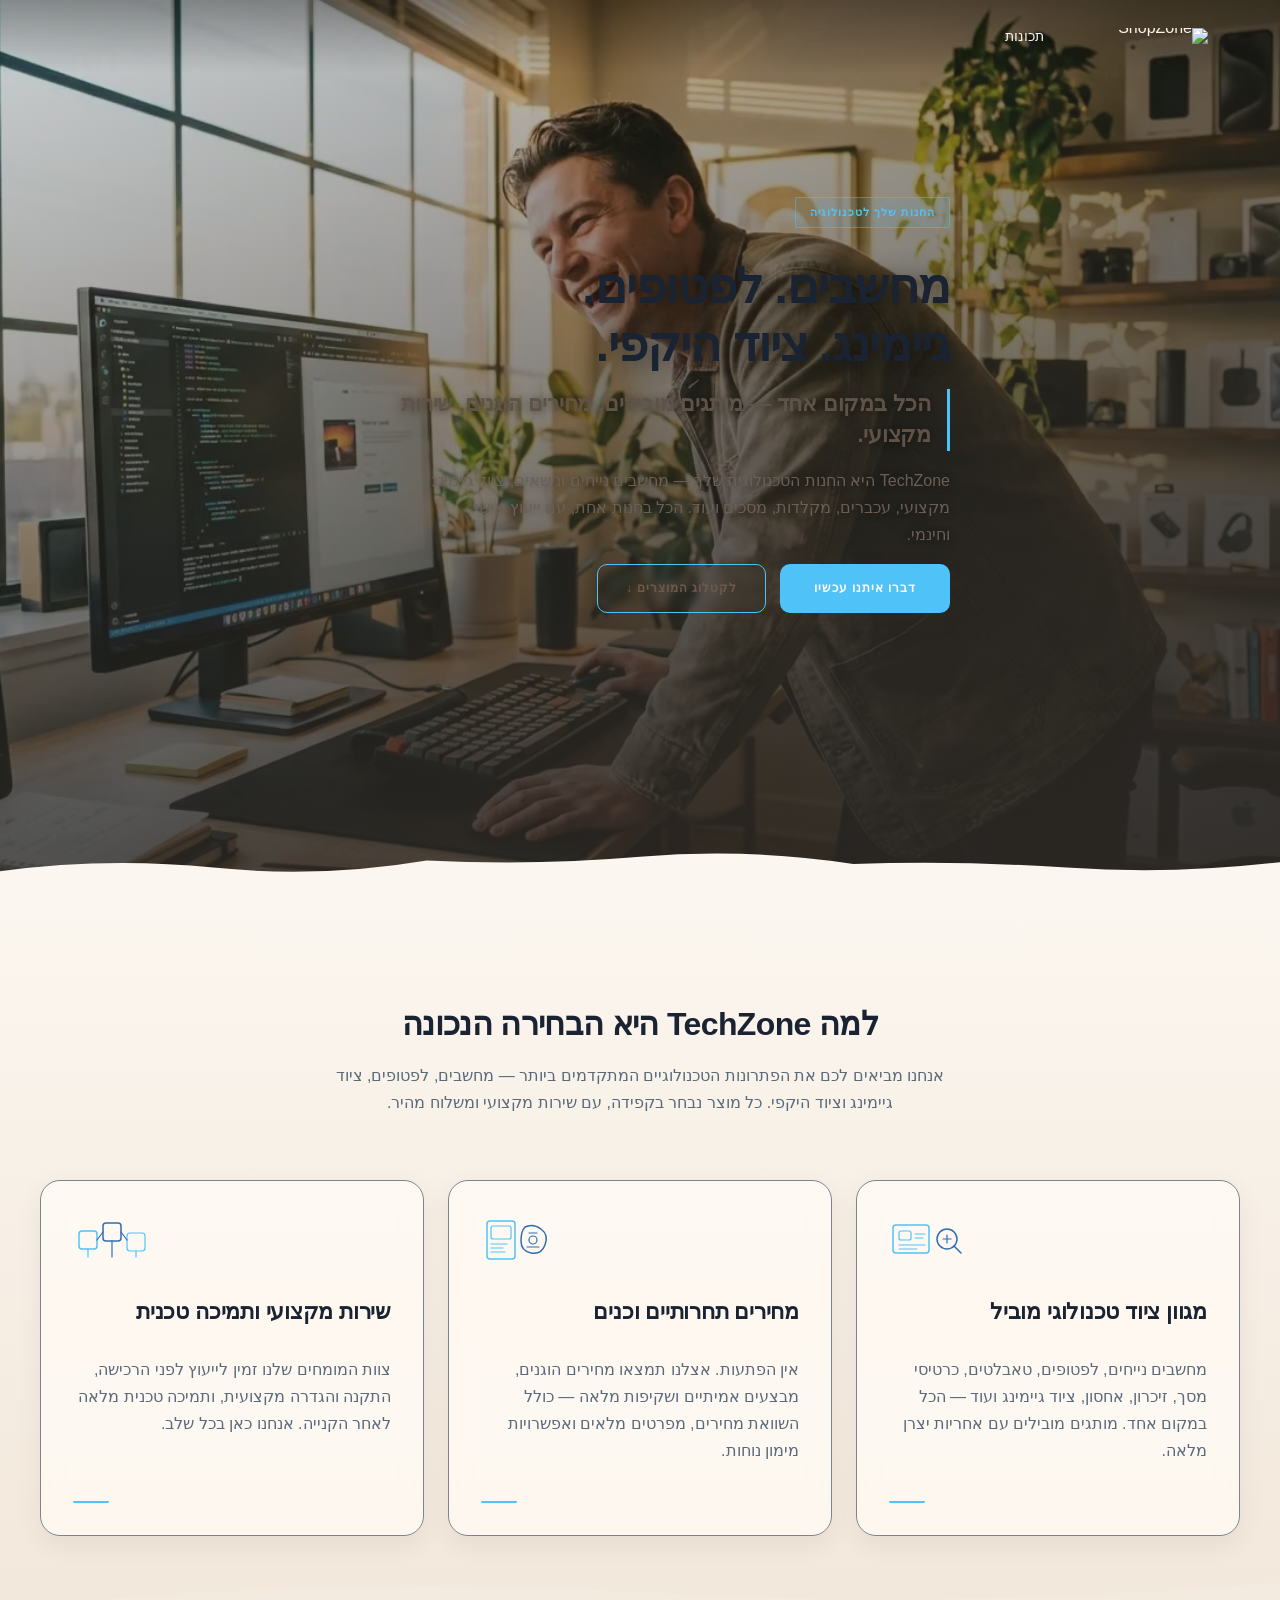
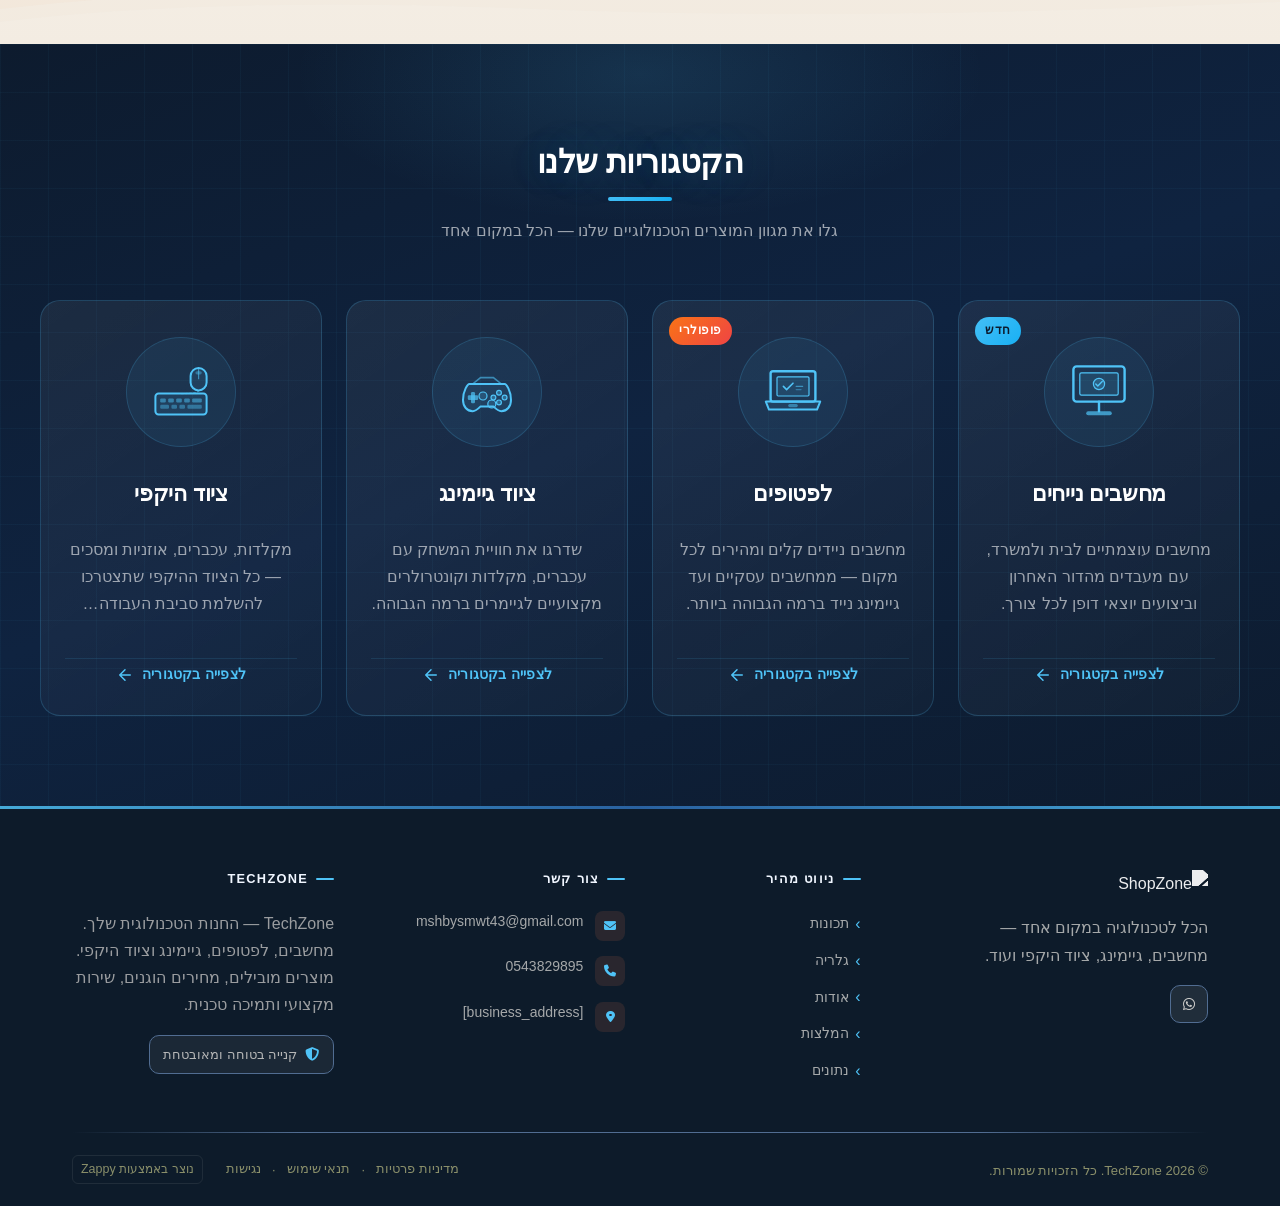
==== commit 0240c79d: "Background sync: Progressive GitHub Sync" ====
--- a/public/index.html
+++ b/public/index.html
@@ -1 +1 @@
-<!doctype html><html dir="rtl" lang="he"><head><meta charset="UTF-8"><meta content="width=device-width,initial-scale=1" name="viewport"><meta content="index, follow" name="robots"><title>ShopZone | מסחר / קמעונאות</title><meta content="An online store focused on selling products. The specific niche, product type, and brand identity are yet to be defined." name="description"><meta content="" name="keywords"><link href="/assets/favicon.ico" rel="icon" type="image/x-icon"><link href="/assets/favicon-16x16.png" rel="icon" type="image/png" sizes="16x16"><link href="/assets/favicon-32x32.png" rel="icon" type="image/png" sizes="32x32"><link href="/assets/favicon-48x48.png" rel="icon" type="image/png" sizes="48x48"><link href="/assets/favicon-192x192.png" rel="icon" type="image/png" sizes="192x192"><link href="/assets/favicon-512x512.png" rel="icon" type="image/png" sizes="512x512"><link href="/assets/apple-touch-icon.png" rel="apple-touch-icon"><script>!function(){"use strict";var t="7cd62b9d-da8c-4a7e-b53e-143ec09399de",e="https://api.zappy5.com/api/analytics/track",a=18e5,n=2592e6,o=!0,i=!0,r=!0;var s=function(){var e="zappy_visitor_"+t,a=null;try{if(a=localStorage.getItem(e)){var o=JSON.parse(a),i=Date.now();if(i-o.created<n)return o.lastSeen=i,localStorage.setItem(e,JSON.stringify(o)),o.id}}catch(t){console.warn("Zappy Analytics: LocalStorage not available")}var r="zv_"+Date.now()+"_"+Math.random().toString(36).substr(2,9);try{localStorage.setItem(e,JSON.stringify({id:r,created:Date.now(),lastSeen:Date.now()}))}catch(t){}return r}(),c=function(){var e="zappy_session_"+t,n=null;try{if(n=sessionStorage.getItem(e)){var o=JSON.parse(n),i=Date.now();if(i-o.timestamp<a)return o.timestamp=i,sessionStorage.setItem(e,JSON.stringify(o)),o.id}}catch(t){console.warn("Zappy Analytics: SessionStorage not available")}var r="zs_"+Date.now()+"_"+Math.random().toString(36).substr(2,9);try{sessionStorage.setItem(e,JSON.stringify({id:r,timestamp:Date.now()}))}catch(t){}return r}();function l(a,n){n=n||{};var o={website_id:t,event_type:a,page_path:window.location.pathname,referrer:document.referrer||"direct",visitor_id:s,session_id:c,metadata:n};if(navigator.sendBeacon){var i=new Blob([JSON.stringify(o)],{type:"application/json"});navigator.sendBeacon(e,i)}else fetch(e,{method:"POST",headers:{"Content-Type":"application/json"},body:JSON.stringify(o),keepalive:!0}).catch(function(t){console.warn("Zappy Analytics: Failed to track event",t)})}o&&l("pageview",{title:document.title,url:window.location.href}),i&&document.addEventListener("click",function(t){var e=t.target;if("BUTTON"===e.tagName||e.closest("button")){var a="BUTTON"===e.tagName?e:e.closest("button");l("click",{element:"button",text:a.textContent.trim().substring(0,100),id:a.id||null,class:a.className||null})}else if("A"===e.tagName||e.closest("a")){var n="A"===e.tagName?e:e.closest("a");l("navigation",{element:"link",text:n.textContent.trim().substring(0,100),href:n.href,external:n.hostname!==window.location.hostname})}},!0),r&&document.addEventListener("submit",function(t){var e=t.target;l("form_submit",{form_id:e.id||null,form_name:e.name||null,form_action:e.action||null,form_method:e.method||"GET"})},!0);var d=Date.now();window.addEventListener("beforeunload",function(){l("page_unload",{time_on_page:Math.floor((Date.now()-d)/1e3),page_path:window.location.pathname})}),window.zappyAnalytics={track:l,getVisitorId:function(){return s},getSessionId:function(){return c}}}()</script><meta content="ShopZone | מסחר / קמעונאות" property="og:title"><meta content="An online store focused on selling products. The specific niche, product type, and brand identity are yet to be defined." property="og:description"><meta content="website" property="og:type"><meta content="he_IL" property="og:locale"><meta content="summary_large_image" name="twitter:card"><meta content="ShopZone | מסחר / קמעונאות" name="twitter:title"><meta content="An online store focused on selling products. The specific niche, product type, and brand identity are yet to be defined." name="twitter:description"><link href="https://cdnjs.cloudflare.com/ajax/libs/font-awesome/6.4.0/css/all.min.css" rel="stylesheet"><link href="/assets/favicon.ico" rel="icon" type="image/x-icon"><link href="/assets/favicon-16x16.png" rel="icon" type="image/png" sizes="16x16"><link href="/assets/favicon-32x32.png" rel="icon" type="image/png" sizes="32x32"><link href="/assets/favicon-48x48.png" rel="icon" type="image/png" sizes="48x48"><link href="/assets/favicon-192x192.png" rel="icon" type="image/png" sizes="192x192"><link href="/assets/favicon-512x512.png" rel="icon" type="image/png" sizes="512x512"><link href="/assets/apple-touch-icon.png" rel="apple-touch-icon"><link href="https://cdn.jsdelivr.net/npm/vanilla-cookieconsent@3/dist/cookieconsent.css" rel="stylesheet"><script src="https://cdn.jsdelivr.net/npm/vanilla-cookieconsent@3/dist/cookieconsent.umd.js"></script><script src="https://cdn.jsdelivr.net/gh/mickidum/acc_toolbar/acctoolbar/acctoolbar.min.js"></script><style data-zappy-section-v2-css="true">.index-hero-section{position:relative;width:100%;min-height:100vh;display:flex;align-items:center;justify-content:flex-start;overflow:visible;background-color:var(--bg-dark);color:var(--text-light);direction:rtl;padding-bottom:80px}.index-hero-section .index-hero-bg{position:absolute;inset:0;width:100%;height:100%;z-index:0;background-size:cover;background-position:center center}.index-hero-section .index-hero-scrim{position:absolute;inset:0;z-index:1;pointer-events:none;background-image:linear-gradient(105deg,rgba(10,20,40,.92) 0,rgba(13,27,42,.8) 45%,rgba(13,27,42,.3) 100%)}.index-hero-section .index-hero-inner{position:relative;z-index:10;width:100%;max-width:1200px;margin:0 auto;padding:160px 48px 60px;display:flex;align-items:center;justify-content:flex-start}.index-hero-section .index-hero-content{max-width:620px;text-align:right}.index-hero-section .index-hero-eyebrow{display:inline-block;font-family:'Source Sans 3',Arial,sans-serif;font-size:11px;font-weight:700;letter-spacing:.18em;text-transform:uppercase;color:var(--accent);border:1px solid rgba(79,195,247,.45);border-radius:2px;padding:5px 14px;margin-bottom:28px;background:rgba(79,195,247,.08)}.index-hero-section .index-hero-h1{font-family:'Cormorant Garamond',Georgia,serif;font-size:clamp(2.4rem, 5vw, 3.6rem);font-weight:500;line-height:1.15;letter-spacing:-.03em;color:var(--text-light);margin:0 0 22px 0;text-shadow:0 2px 24px rgba(0,0,0,.55)}.index-hero-section .index-hero-h3{font-family:'Cormorant Garamond',Georgia,serif;font-size:clamp(1.05rem, 2vw, 1.35rem);font-weight:400;line-height:1.5;color:rgba(240,246,255,.88);margin:0 0 20px 0;text-shadow:0 1px 10px rgba(0,0,0,.45);border-inline-start:3px solid var(--accent);padding-inline-start:16px}.index-hero-section .index-hero-body{font-family:'Source Sans 3',Arial,sans-serif;font-size:16px;line-height:1.75;color:rgba(240,246,255,.72);margin:0 0 38px 0;text-shadow:0 1px 8px rgba(0,0,0,.35);max-width:520px}.index-hero-section .index-hero-ctas{display:flex;flex-direction:row;align-items:center;gap:16px;flex-wrap:wrap;justify-content:flex-start}.index-hero-section .index-hero-btn-primary{display:inline-block;font-family:'Source Sans 3',Arial,sans-serif;font-size:13px;font-weight:700;letter-spacing:.08em;text-transform:uppercase;text-decoration:none;color:#fff;background:var(--primary);padding:15px 36px;border-radius:2px;border:2px solid var(--primary);box-shadow:0 8px 28px rgba(26,63,111,.45),0 0 0 0 rgba(79,195,247,0);transition:all .3s ease;white-space:nowrap}.index-hero-section .index-hero-btn-primary:hover{background:var(--secondary);border-color:var(--secondary);transform:translateY(-2px);box-shadow:0 14px 36px rgba(26,63,111,.55),0 0 18px rgba(79,195,247,.25)}.index-hero-section .index-hero-btn-secondary{display:inline-block;font-family:'Source Sans 3',Arial,sans-serif;font-size:13px;font-weight:600;letter-spacing:.08em;text-transform:uppercase;text-decoration:none;color:var(--text-light);background:0 0;padding:14px 32px;border-radius:2px;border:1px solid rgba(240,246,255,.38);transition:all .3s ease;white-space:nowrap;backdrop-filter:blur(4px);-webkit-backdrop-filter:blur(4px)}.index-hero-section .index-hero-btn-secondary:hover{border-color:var(--accent);color:var(--accent);background:rgba(79,195,247,.08);transform:translateY(-2px)}.index-hero-section .index-hero-divider-wrapper{position:absolute;bottom:0;left:0;width:100%;height:80px;pointer-events:none;z-index:5}.index-hero-section .index-hero-divider-wrapper svg{display:block;width:100%;height:100%}@media (max-width:768px){.index-hero-section{min-height:100svh;padding-bottom:60px}.index-hero-section .index-hero-inner{padding:110px 20px 40px;justify-content:center}.index-hero-section .index-hero-content{max-width:100%;text-align:right}.index-hero-section .index-hero-scrim{background-image:linear-gradient(to top,rgba(10,20,40,.96) 0,rgba(13,27,42,.82) 55%,rgba(13,27,42,.45) 100%)}.index-hero-section .index-hero-h1{font-size:2.1rem}.index-hero-section .index-hero-h3{font-size:1rem}.index-hero-section .index-hero-body{font-size:15px;max-width:100%}.index-hero-section .index-hero-ctas{flex-direction:column;align-items:stretch;gap:12px}.index-hero-section .index-hero-btn-primary,.index-hero-section .index-hero-btn-secondary{text-align:center;padding:14px 20px}.index-hero-section .index-hero-divider-wrapper{height:48px}}</style><link href="/styles.css" rel="stylesheet"><style id="zappy-dropdown-submenu-styles">#navMenu li:has(.sub-menu),.nav-menu li:has(.sub-menu),.navbar li:has(.sub-menu),nav li:has(.sub-menu){position:relative}#navMenu .sub-menu,.nav-menu .sub-menu,.navbar .sub-menu,nav .sub-menu{display:block!important;position:absolute!important;top:100%;left:0;min-width:220px;background:#fff;border-radius:8px;box-shadow:0 8px 25px rgba(0,0,0,.15);padding:8px 0;opacity:0;visibility:hidden;transform:translateY(10px);transition:all .3s ease;z-index:1000;list-style:none;pointer-events:none}#navMenu li:hover>.sub-menu,.nav-menu li:hover>.sub-menu,.navbar li:hover>.sub-menu,nav li:hover>.sub-menu{opacity:1!important;visibility:visible!important;transform:translateY(0)!important;pointer-events:auto!important}.sub-menu li{list-style:none;margin:0;padding:0}.sub-menu a{display:block!important;padding:10px 16px!important;color:var(--text-dark,#333)!important;font-weight:500;text-decoration:none;white-space:nowrap;transition:background-color .2s}.sub-menu a:hover{background-color:#f5f5f5}[dir=rtl] .nav-menu .sub-menu,[dir=rtl] .navbar .sub-menu,[dir=rtl] nav .sub-menu,html[lang=ar] .nav-menu .sub-menu,html[lang=ar] .navbar .sub-menu,html[lang=ar] nav .sub-menu,html[lang=he] .nav-menu .sub-menu,html[lang=he] .navbar .sub-menu,html[lang=he] nav .sub-menu{left:auto!important;right:0!important}.sub-menu:empty,.sub-menu:not(:has(li)),.sub-menu:not(:has(li:not(.zappy-hidden-menu-item))){display:none!important;opacity:0!important;visibility:hidden!important;pointer-events:none!important}li:has(.menu-group-title):hover>.sub-menu{opacity:1!important;visibility:visible!important;transform:translateY(0)!important;pointer-events:auto!important}#navMenu>li>.menu-group-title,.nav-menu>li>.menu-group-title{display:inline-block;padding:.5rem 1rem;cursor:default;user-select:none}@media (max-width:768px){#navMenu .sub-menu,.nav-menu .sub-menu,.navbar .sub-menu,nav .sub-menu{position:static!important;transform:none!important;box-shadow:none!important;background:0 0!important;max-height:0;overflow:hidden;opacity:0;visibility:hidden;transition:max-height .3s ease,opacity .3s ease;padding:0!important;border-radius:0!important}.sub-menu.mobile-expanded{max-height:500px!important;opacity:1!important;visibility:visible!important;padding:8px 0 8px 16px!important}[dir=rtl] .sub-menu.mobile-expanded,html[lang=he] .sub-menu.mobile-expanded{padding:8px 16px 8px 0!important}#navMenu li:hover>.sub-menu,.nav-menu li:hover>.sub-menu,.navbar li:hover>.sub-menu,nav li:hover>.sub-menu{opacity:0;visibility:hidden;pointer-events:none}#navMenu li>.sub-menu.mobile-expanded,.nav-menu li>.sub-menu.mobile-expanded,.navbar li>.sub-menu.mobile-expanded,nav li>.sub-menu.mobile-expanded{opacity:1!important;visibility:visible!important;pointer-events:auto!important}#navMenu li:has(.sub-menu),.nav-menu li:has(.sub-menu),.navbar li:has(.sub-menu),nav li:has(.sub-menu){display:flex!important;flex-wrap:wrap!important;align-items:center!important;position:relative!important;min-height:44px!important}#navMenu li:has(.sub-menu)>a,.nav-menu li:has(.sub-menu)>a,.navbar li:has(.sub-menu)>a,nav li:has(.sub-menu)>a{flex:1!important;min-width:0!important}#navMenu li:has(.sub-menu)>.menu-group-title,.nav-menu li:has(.sub-menu)>.menu-group-title,.navbar li:has(.sub-menu)>.menu-group-title,nav li:has(.sub-menu)>.menu-group-title{flex:1!important;min-width:0!important;padding:0!important;line-height:inherit!important}#navMenu li:has(.sub-menu)>.sub-menu,.nav-menu li:has(.sub-menu)>.sub-menu,.navbar li:has(.sub-menu)>.sub-menu,nav li:has(.sub-menu)>.sub-menu{flex-basis:100%!important;width:100%!important}#navMenu li:has(.sub-menu)>a [class*=arrow],#navMenu li:has(.sub-menu)>a [class*=chevron],.nav-menu li:has(.sub-menu)>a .fa-angle-down,.nav-menu li:has(.sub-menu)>a .fa-chevron-down,.nav-menu li:has(.sub-menu)>a [class*=arrow],.nav-menu li:has(.sub-menu)>a [class*=chevron],nav li:has(.sub-menu)>a [class*=arrow],nav li:has(.sub-menu)>a [class*=chevron]{display:none!important;visibility:hidden!important}.mobile-submenu-toggle{display:flex!important;align-items:center!important;justify-content:center!important;width:44px!important;height:auto!important;background:0 0!important;border:none!important;cursor:pointer!important;color:var(--text-light)!important;position:static!important;flex-shrink:0!important;align-self:stretch!important;z-index:2!important;padding:0!important;margin:0!important}.mobile-submenu-toggle::after{content:''!important;width:0!important;height:0!important;border-left:6px solid transparent!important;border-right:6px solid transparent!important;border-top:7px solid currentColor!important;transition:transform .3s ease!important}.mobile-submenu-toggle.expanded::after{transform:rotate(180deg)!important}.sub-menu a{padding:10px 0!important;display:block!important;color:var(--text-light)!important}.navbar .sub-menu li a,.zappy-products-dropdown .sub-menu a,nav.navbar .sub-menu li a{color:var(--text-light)!important}}@media (min-width:769px){.mobile-submenu-toggle{display:none!important}}</style><style id="mobile-lang-menu-deployed-css">@media (max-width:768px){.lang-switcher,.nav-container .lang-switcher,.nav-cta-container .lang-switcher,.nav-ecommerce-icons .lang-switcher,.nav-icons-left .lang-switcher,.navbar .lang-switcher,.navbar .nav-cta-container .lang-switcher{display:none!important}.mobile-lang-menu{width:100%;border-top:1px solid rgba(128,128,128,.2);padding:8px 0 0 0;margin-top:8px}.mobile-lang-toggle{display:flex!important;align-items:center;justify-content:space-between;width:100%;padding:12px 16px;background:0 0;border:none;cursor:pointer;font-size:15px;color:inherit;font-family:inherit}.mobile-lang-toggle::after{content:'';display:inline-block;width:8px;height:8px;border-right:2px solid currentColor;border-bottom:2px solid currentColor;transform:rotate(45deg);transition:transform .3s ease;margin-left:8px}.mobile-lang-toggle.expanded::after{transform:rotate(-135deg)}.mobile-lang-options{max-height:0;overflow:hidden;transition:max-height .3s ease}.mobile-lang-options.expanded{max-height:300px}.mobile-lang-option{display:flex!important;align-items:center;gap:10px;padding:10px 24px;text-decoration:none;color:inherit;font-size:14px;font-family:inherit}.mobile-lang-option:hover{background:rgba(128,128,128,.1)}.mobile-lang-option.active{font-weight:600;opacity:.7;pointer-events:none}.mobile-lang-option img{width:20px;height:20px;border-radius:50%}}@media (min-width:769px){.mobile-lang-menu{display:none!important}}</style><style id="zappy-widget-visibility">#mic-access-tool-box,#mic-access-tool-general-button,#mic-init-access-tool #mic-access-tool-box,#mic-init-access-tool #mic-access-tool-general-button,#mic-init-access-tool .mic-access-tool-general-button,._access-icon,._access-menu,.mic-access-tool-box,.mic-access-tool-general-button,div[id*=mic-access-tool-box]{display:none!important;visibility:hidden!important;opacity:0!important;pointer-events:none!important}</style></head><body><nav class="navbar" dir="rtl"><button aria-label="Menu" class="mobile-toggle" id="mobileToggle"><svg viewBox="0 0 24 24" fill="none" class="hamburger-icon" height="24" width="24"><path d="M3 12h18M3 6h18M3 18h18" stroke="currentColor" stroke-width="2" stroke-linecap="round"></path></svg><svg viewBox="0 0 24 24" fill="none" class="close-icon" height="24" width="24" style="display:none"><path d="M18 6L6 18M6 6l12 12" stroke="currentColor" stroke-width="2" stroke-linecap="round"></path></svg></button><button aria-label="Call" class="phone-header-btn" data-phone="0543829895"><svg viewBox="0 0 24 24" fill="currentColor" height="20" width="20"><path d="M22 16.92v3a2 2 0 0 1-2.18 2 19.79 19.79 0 0 1-8.63-3.07 19.5 19.5 0 0 1-6-6 19.79 19.79 0 0 1-3.07-8.67A2 2 0 0 1 4.11 2h3a2 2 0 0 1 2 1.72 12.84 12.84 0 0 0 .7 2.81 2 2 0 0 1-.45 2.11L8.09 9.91a16 16 0 0 0 6 6l1.27-1.27a2 2 0 0 1 2.11-.45 12.84 12.84 0 0 0 2.81.7A2 2 0 0 1 22 16.92z"></path></svg></button><div class="nav-container"><div class="nav-right-group"><div class="nav-brand"><a href="/" class="logo-link"><img alt="ShopZone" class="logo" src="/assets/techzone-logo-1775244015514-6zxznl.webp?v=1775244016547-9b6s8d"></a></div><ul class="nav-menu" id="navMenu"><li><a href="#features">תכונות</a></li></ul></div><div class="nav-cta-container"></div></div></nav><script>window.addEventListener("load",function(){const e=document.querySelector(".navbar, nav, header");if(!e)return void console.log("[Navbar] Navbar element not found");let t=document.getElementById("mobileToggle")||document.querySelector(".mobile-toggle")||document.querySelector(".hamburger")||document.querySelector(".hamburger-menu")||document.querySelector(".menu-toggle")||document.querySelector(".burger-menu")||document.querySelector('[aria-label="Menu"]')||document.querySelector('[aria-label="תפריט"]');const o=document.querySelector(".phone-header-btn"),n=window.getComputedStyle(e);let r=n.backgroundColor;if(console.log("[Navbar] Initial navbar background:",r),"transparent"===r||"rgba(0, 0, 0, 0)"===r||r.startsWith("rgba")&&r.includes(", 0)")){const e=n.backgroundImage;if(e&&"none"!==e)console.log("[Navbar] Navbar has background image/gradient, using dark text"),r="rgb(240, 240, 240)";else{const e=window.getComputedStyle(document.body).backgroundColor;console.log("[Navbar] Navbar transparent, using body background:",e),r=e}}const i=r.match(/\d+/g);if(i&&i.length>=3){const e=(.299*parseInt(i[0])+.587*parseInt(i[1])+.114*parseInt(i[2]))/255;console.log("[Navbar] Mobile button colors preserved from Claude CSS (luminance:",e.toFixed(2)+")");const n=document.createElement("style");n.id="zappy-mobile-nav-fix";document.documentElement.lang;document.documentElement.dir,n.textContent='\n        /* Hide mobile buttons on desktop, show only on mobile */\n        @media (min-width: 769px) {\n          .mobile-toggle,\n          .phone-header-btn {\n            display: none !important;\n          }\n        }\n        \n        /* Show and position mobile buttons correctly on mobile */\n        @media (max-width: 768px) {\n          .mobile-toggle,\n          .phone-header-btn {\n            position: absolute !important;\n            top: 50% !important;\n            transform: translateY(-50%) !important;\n            z-index: 1001 !important;\n            display: flex !important;\n            align-items: center !important;\n            justify-content: center !important;\n            width: 36px !important;\n            height: 36px !important;\n            border-radius: 50% !important;\n            border: none !important;\n            cursor: pointer !important;\n            padding: 6px !important;\n            background: none !important;\n            color: var(--nav-text, var(--text-light)) !important;\n          }\n          \n          /* LTR positioning (default): hamburger LEFT, phone RIGHT */\n          html:not([dir="rtl"]):not([lang="he"]):not([lang="ar"]) .mobile-toggle,\n          html[dir="ltr"] .mobile-toggle {\n            left: 12px !important;\n            right: auto !important;\n          }\n          html:not([dir="rtl"]):not([lang="he"]):not([lang="ar"]) .phone-header-btn,\n          html[dir="ltr"] .phone-header-btn {\n            right: 12px !important;\n            left: auto !important;\n          }\n          \n          /* RTL positioning: hamburger RIGHT, phone LEFT */\n          html[dir="rtl"] .mobile-toggle,\n          html[lang="he"] .mobile-toggle,\n          html[lang="ar"] .mobile-toggle {\n            right: 12px !important;\n            left: auto !important;\n          }\n          html[dir="rtl"] .phone-header-btn,\n          html[lang="he"] .phone-header-btn,\n          html[lang="ar"] .phone-header-btn {\n            left: 12px !important;\n            right: auto !important;\n          }\n          \n          /* CRITICAL: Ensure nav-container has min-height on mobile */\n          /* All children are positioned absolutely/fixed on mobile, so height:auto collapses to 0 */\n          .nav-container {\n            min-height: 70px !important;\n            position: relative !important;\n          }\n          \n          /* Ensure SVG icons are properly sized and inherit color */\n          .mobile-toggle svg,\n          .phone-header-btn svg {\n            width: 24px !important;\n            height: 24px !important;\n            /* Don\'t force display - let JavaScript control hamburger/close toggle */\n          }\n          \n          /* Reset nav-cta-container on mobile - remove desktop box-shadow/padding */\n          /* that creates a visible ghost box when CTA button is hidden */\n          .nav-cta-container {\n            box-shadow: none !important;\n            padding: 0 !important;\n          }\n          \n          /* Hide nav-cta-container entirely on mobile when there\'s no lang-switcher */\n          /* (only the CTA button is inside, and it\'s hidden on mobile) */\n          .nav-cta-container:not(:has(.lang-switcher)) {\n            display: none !important;\n          }\n          \n          /* CRITICAL: Prevent hero image fade gradient from bleeding over headline text */\n          /* The .image-fade-gradient has bottom: -30px (extends below parent) */\n          /* On mobile stacked layout, this overlaps the h1 text below the image */\n          .hero-image-column {\n            overflow: hidden !important;\n          }\n          .image-fade-gradient {\n            bottom: 0 !important;\n          }\n          \n          /* Hide desktop language switcher on mobile - hamburger menu handles it */\n          /* High specificity to override stored CSS */\n          .lang-switcher,\n          .nav-cta-container .lang-switcher,\n          .nav-container .lang-switcher,\n          .navbar .lang-switcher,\n          .navbar .nav-cta-container .lang-switcher {\n            display: none !important;\n          }\n        }\n      ';const r=document.getElementById("zappy-mobile-nav-fix");r&&r.remove(),document.head.appendChild(n),console.log("[Navbar] Critical CSS injected for mobile nav positioning");const l=window.innerWidth<=768;if(t){const e=t.querySelector(".hamburger-icon"),o=t.querySelector(".close-icon");e&&(e.style.setProperty("width","24px","important"),e.style.setProperty("height","24px","important"),e.style.setProperty("display","block","important")),o&&(o.style.setProperty("width","24px","important"),o.style.setProperty("height","24px","important"),o.style.setProperty("display","none","important")),l?(t.style.setProperty("position","absolute","important"),t.style.setProperty("top","50%","important"),t.style.setProperty("transform","translateY(-50%)","important"),t.style.setProperty("z-index","1001","important"),t.style.removeProperty("left"),t.style.removeProperty("right"),console.log("[Navbar] Mobile toggle positioning applied (mobile viewport)")):(t.style.removeProperty("position"),t.style.removeProperty("top"),t.style.removeProperty("transform"),t.style.removeProperty("z-index"),t.style.removeProperty("left"),t.style.removeProperty("right"),console.log("[Navbar] Desktop viewport - cleared mobile toggle inline positioning"))}if(o){const e=o.querySelector("svg");e&&(e.style.width="24px",e.style.height="24px",e.setAttribute("width","24"),e.setAttribute("height","24")),l?(o.style.setProperty("position","absolute","important"),o.style.setProperty("top","50%","important"),o.style.setProperty("transform","translateY(-50%)","important"),o.style.setProperty("z-index","1001","important"),o.style.removeProperty("left"),o.style.removeProperty("right"),console.log("[Navbar] Phone button positioning applied (mobile viewport)")):(o.style.removeProperty("position"),o.style.removeProperty("top"),o.style.removeProperty("transform"),o.style.removeProperty("z-index"),o.style.removeProperty("left"),o.style.removeProperty("right"),console.log("[Navbar] Desktop viewport - cleared phone button inline positioning"))}}else console.log("[Navbar] Could not parse background color:",r);t=document.getElementById("mobileToggle")||document.querySelector(".mobile-toggle")||document.querySelector(".hamburger")||document.querySelector(".hamburger-menu")||document.querySelector(".menu-toggle")||document.querySelector(".burger-menu")||document.querySelector('[aria-label="Menu"]')||document.querySelector('[aria-label="תפריט"]');const l=document.getElementById("navMenu")||document.querySelector(".nav-menu")||document.querySelector(".nav-links")||document.querySelector("nav ul:not(.submenu)");if(!t||!l)return void console.log("[Navbar] Mobile toggle or menu not found:",{toggle:!!t,menu:!!l});l.id||(l.id="navMenu"),console.log("[Navbar] Initializing mobile menu...");const a=t.cloneNode(!0);t.parentNode.replaceChild(a,t),a.addEventListener("click",function(e){e.preventDefault(),e.stopPropagation();const t=this.querySelector(".hamburger-icon"),o=this.querySelector(".close-icon");l.classList.contains("active")?(l.classList.remove("active"),t&&t.style.setProperty("display","block","important"),o&&o.style.setProperty("display","none","important"),document.body.style.overflow="",console.log("[Navbar] Menu closed")):(l.classList.add("active"),t&&t.style.setProperty("display","none","important"),o&&o.style.setProperty("display","block","important"),document.body.style.overflow="hidden",console.log("[Navbar] Menu opened"))}),l.querySelectorAll("a").forEach(function(e){e.addEventListener("click",function(){if("#"===this.getAttribute("href"))return;const e=a.querySelector(".hamburger-icon"),t=a.querySelector(".close-icon");l.classList.remove("active"),e&&e.style.setProperty("display","block","important"),t&&t.style.setProperty("display","none","important"),document.body.style.overflow="",console.log("[Navbar] Menu closed (link clicked)")})});var s=l.querySelectorAll(".dropdown-toggle");s.forEach(function(e){e.addEventListener("click",function(e){e.preventDefault(),e.stopPropagation();var t=this.closest(".nav-dropdown");t&&(t.parentNode.querySelectorAll(".nav-dropdown.open").forEach(function(e){e!==t&&e.classList.remove("open")}),t.classList.toggle("open"),console.log("[Navbar] Dropdown toggled:",t.classList.contains("open")?"open":"closed"))})}),document.addEventListener("click",function(e){e.target.closest(".nav-dropdown")||document.querySelectorAll(".nav-dropdown.open").forEach(function(e){e.classList.remove("open")})}),console.log("[Navbar] Dropdown handlers initialized for "+s.length+" dropdowns"),o&&o.addEventListener("click",function(){const e=document.querySelectorAll('a[href^="tel:"]'),t=e.length>0?e[0].getAttribute("href").replace("tel:",""):"0543829895";window.location.href="tel:"+t,console.log("[Navbar] Phone button clicked")}),console.log("[Navbar] Mobile menu initialized successfully");const p=function(){const e=document.querySelector(".whatsapp-float");e&&(window.innerWidth>=769?(e.style.setProperty("display","none","important"),e.style.setProperty("visibility","hidden","important"),e.style.setProperty("opacity","0","important"),e.style.setProperty("pointer-events","none","important"),console.log("[WhatsApp] Button hidden on desktop")):(e.style.removeProperty("display"),e.style.removeProperty("visibility"),e.style.removeProperty("opacity"),e.style.removeProperty("pointer-events"),console.log("[WhatsApp] Button visible on mobile")))};let c;p(),window.addEventListener("resize",function(){clearTimeout(c),c=setTimeout(p,100)})})</script><main><section class="index-hero-section" data-layout-spec="בית-hero" dir="rtl" id="zappy-section-0" data-hero-type="fullscreen-scrim" data-zappy-content-align="upper-center" data-zappy-section="true" style="opacity:1"><style data-zappy-align-style="true">#zappy-section-0{overflow:hidden!important}#zappy-section-0>[data-zappy-align-target]{margin-top:auto!important;margin-bottom:auto!important;margin-left:auto!important;margin-right:auto!important;transform:translate(0,-67px)!important;align-items:center!important;justify-content:center!important}#zappy-section-0>[data-zappy-align-target]>*{justify-content:center!important}@media (max-width:768px){#zappy-section-0>[data-zappy-align-target]{align-items:center!important;margin-left:auto!important;margin-right:auto!important;transform:translateY(-67px)!important}#zappy-section-0>[data-zappy-align-target]>*{margin-left:auto!important;margin-right:auto!important}}</style><div class="index-hero-bg" style="background-image:url('assets/site-index-hero-image-1-1775241891727-wru6cg.webp?v=1775241891727');background-size:cover;background-position:center"></div><div class="index-hero-scrim" aria-hidden="true"></div><div class="index-hero-inner" data-zappy-align-target="true"><div class="index-hero-content"><p><span class="index-hero-eyebrow">החנות שלך לטכנולוגיה</span></p><h1 class="index-hero-h1">מחשבים. לפטופים.<br>גיימינג. ציוד היקפי.</h1><h3 class="index-hero-h3">הכל במקום אחד — מותגים מובילים, מחירים הוגנים, שירות מקצועי.</h3><p class="index-hero-body">TechZone היא החנות הטכנולוגית שלך — מחשבים נייחים ונישאים, ציוד גיימינג מקצועי, עכברים, מקלדות, מסכים ועוד. הכל בחנות אחת, עם ייעוץ אישי וחינמי.</p><div class="index-hero-ctas"><a href="#contact" class="index-hero-btn-primary" data-element-id="btn-1775244104118-qs9hbetua" data-element-type="button" data-native-element="true" style="outline:none">דברו איתנו עכשיו</a><a href="#showcase" class="index-hero-btn-secondary" data-element-id="btn-1775244104118-ug0zmo5sj" data-element-type="button" data-native-element="true" style="outline:none">לקטלוג המוצרים ↓</a></div></div></div><div class="index-hero-divider-wrapper"><svg viewBox="0 0 1200 80" aria-hidden="true" xmlns="http://www.w3.org/2000/svg" data-no-icon-edit="true" preserveAspectRatio="none"><path d="M0,80 L0,48 Q100,32 200,44 T400,36 Q500,42 600,32 T800,40 Q900,36 1000,44 T1200,38 L1200,80 Z" fill="#fbf6ef"></path></svg></div></section><section class="index-features-section" data-layout-spec="בית-features" dir="rtl" id="features"><div class="index-features-container"><div class="index-features-intro"><h2 class="index-features-heading">למה TechZone היא הבחירה הנכונה</h2><p class="index-features-subheading">אנחנו מביאים לכם את הפתרונות הטכנולוגיים המתקדמים ביותר — מחשבים, לפטופים, ציוד גיימינג וציוד היקפי. כל מוצר נבחר בקפידה, עם שירות מקצועי ומשלוח מהיר.</p></div><div class="index-features-grid"><article class="index-feature-card"><div class="index-feature-illustration" aria-hidden="true"><svg viewBox="0 0 80 56" fill="none" aria-hidden="true" xmlns="http://www.w3.org/2000/svg" height="56" width="80" data-no-icon-edit="true"><rect fill="none" height="28" rx="3" width="36" x="4" y="12" stroke="#4FC3F7" stroke-width="1.5"></rect><rect fill="none" height="9" rx="2" width="12" x="10" y="18" stroke="#4FC3F7" stroke-width="1.2"></rect><line stroke="#4FC3F7" stroke-width="1.2" x1="26" x2="36" y1="21" y2="21" stroke-linecap="round"></line><line stroke="#4FC3F7" stroke-width="1.2" x1="26" x2="34" y1="25" y2="25" stroke-linecap="round"></line><line stroke="#4FC3F7" stroke-width="1" x1="10" x2="36" y1="32" y2="32" stroke-linecap="round"></line><line stroke="#4FC3F7" stroke-width="1" x1="10" x2="28" y1="36" y2="36" stroke-linecap="round"></line><circle cx="58" cy="26" fill="none" r="10" stroke="#2E6DB4" stroke-width="1.5"></circle><line stroke="#2E6DB4" stroke-width="1.5" x1="65" x2="72" y1="33" y2="40" stroke-linecap="round"></line><line stroke="#2E6DB4" stroke-width="1.2" x1="54" x2="62" y1="26" y2="26" stroke-linecap="round"></line><line stroke="#2E6DB4" stroke-width="1.2" x1="58" x2="58" y1="22" y2="30" stroke-linecap="round"></line></svg></div><div class="index-feature-content"><h3 class="index-feature-title">מגוון ציוד טכנולוגי מוביל</h3><p class="index-feature-text">מחשבים נייחים, לפטופים, טאבלטים, כרטיסי מסך, זיכרון, אחסון, ציוד גיימינג ועוד — הכל במקום אחד. מותגים מובילים עם אחריות יצרן מלאה.</p><div class="index-feature-accent-line" aria-hidden="true"></div></div></article><article class="index-feature-card"><div class="index-feature-illustration" aria-hidden="true"><svg viewBox="0 0 80 56" fill="none" aria-hidden="true" xmlns="http://www.w3.org/2000/svg" height="56" width="80" data-no-icon-icon="true"><rect fill="none" height="38" rx="3" width="28" x="6" y="8" stroke="#4FC3F7" stroke-width="1.5"></rect><rect fill="none" height="13" rx="2" width="20" x="10" y="13" stroke="#4FC3F7" stroke-width="1.2"></rect><line stroke="#4FC3F7" stroke-width="1.2" x1="10" x2="26" y1="31" y2="31" stroke-linecap="round"></line><line stroke="#4FC3F7" stroke-width="1" x1="10" x2="22" y1="35" y2="35" stroke-linecap="round"></line><line stroke="#4FC3F7" stroke-width="1" x1="10" x2="24" y1="39" y2="39" stroke-linecap="round"></line><path d="M44 14 Q52 10 60 16 Q68 22 64 32 Q60 42 50 40 Q40 38 40 28 Q40 18 44 14Z" stroke="#2E6DB4" stroke-width="1.5" fill="none"></path><circle cx="52" cy="27" fill="none" r="4" stroke="#2E6DB4" stroke-width="1.2"></circle><line stroke="#2E6DB4" stroke-width="1" x1="48" x2="56" y1="20" y2="20" stroke-linecap="round"></line><line stroke="#2E6DB4" stroke-width="1" x1="46" x2="58" y1="34" y2="34" stroke-linecap="round"></line></svg></div><div class="index-feature-content"><h3 class="index-feature-title">מחירים תחרותיים וכנים</h3><p class="index-feature-text">אין הפתעות. אצלנו תמצאו מחירים הוגנים, מבצעים אמיתיים ושקיפות מלאה — כולל השוואת מחירים, מפרטים מלאים ואפשרויות מימון נוחות.</p><div class="index-feature-accent-line" aria-hidden="true"></div></div></article><article class="index-feature-card"><div class="index-feature-illustration" aria-hidden="true"><svg viewBox="0 0 80 56" fill="none" aria-hidden="true" xmlns="http://www.w3.org/2000/svg" height="56" width="80" data-no-icon-edit="true"><rect fill="none" height="18" rx="3" width="18" x="6" y="18" stroke="#4FC3F7" stroke-width="1.5"></rect><rect fill="none" height="18" rx="3" width="18" x="30" y="10" stroke="#2E6DB4" stroke-width="1.5"></rect><rect fill="none" height="18" rx="3" width="18" x="54" y="20" stroke="#4FC3F7" stroke-width="1.2"></rect><line stroke="#2E6DB4" stroke-width="1.2" x1="24" x2="30" y1="27" y2="19" stroke-linecap="round"></line><line stroke="#2E6DB4" stroke-width="1.2" x1="48" x2="54" y1="19" y2="27" stroke-linecap="round"></line><line stroke="#4FC3F7" stroke-width="1.2" x1="15" x2="15" y1="36" y2="44" stroke-linecap="round"></line><line stroke="#2E6DB4" stroke-width="1.2" x1="39" x2="39" y1="28" y2="44" stroke-linecap="round"></line><line stroke="#4FC3F7" stroke-width="1.2" x1="63" x2="63" y1="38" y2="44" stroke-linecap="round"></line></svg></div><div class="index-feature-content"><h3 class="index-feature-title">שירות מקצועי ותמיכה טכנית</h3><p class="index-feature-text">צוות המומחים שלנו זמין לייעוץ לפני הרכישה, התקנה והגדרה מקצועית, ותמיכה טכנית מלאה לאחר הקנייה. אנחנו כאן בכל שלב.</p><div class="index-feature-accent-line" aria-hidden="true"></div></div></article></div></div><div class="index-features-divider-wrapper"><svg viewBox="0 0 1200 90" aria-hidden="true" xmlns="http://www.w3.org/2000/svg" data-no-icon-edit="true" preserveAspectRatio="none"><path d="M0,90 L0,55 Q300,20 600,38 Q900,56 1200,28 L1200,90 Z" fill="var(--bg-light)" fill-opacity="0.18"></path><path d="M0,90 L0,68 Q200,42 500,55 Q800,68 1200,48 L1200,90 Z" fill="var(--bg-light)" fill-opacity="0.10"></path></svg></div></section><section class="tz-categories" aria-labelledby="tz-categories-title"><div class="tz-categories__container"><div class="tz-categories__header"><h2 class="tz-categories__title" id="tz-categories-title">הקטגוריות שלנו</h2><p class="tz-categories__subtitle">גלו את מגוון המוצרים הטכנולוגיים שלנו — הכל במקום אחד</p></div><div class="tz-categories__grid"><article class="tz-cat-card" aria-label="מחשבים נייחים" tabindex="0"><div class="tz-cat-card__glow"></div><div class="tz-cat-card__icon-wrap"><svg viewBox="0 0 80 80" fill="none" aria-hidden="true" xmlns="http://www.w3.org/2000/svg" class="tz-cat-card__icon"><rect fill="none" height="44" rx="4" width="64" x="8" y="8" stroke="#4FC3F7" stroke-width="3"></rect><rect fill="rgba(79,195,247,0.12)" height="28" rx="2" width="48" x="16" y="16" stroke="#4FC3F7" stroke-width="1.5"></rect><line stroke="#4FC3F7" stroke-width="3" x1="40" x2="40" y1="52" y2="64" stroke-linecap="round"></line><rect fill="#4FC3F7" height="5" rx="2.5" width="32" x="24" y="64" opacity="0.7"></rect><circle cx="40" cy="30" fill="rgba(79,195,247,0.2)" r="7" stroke="#4FC3F7" stroke-width="1.5"></circle><path d="M36 30 L38.5 32.5 L44 27" stroke="#4FC3F7" stroke-width="1.8" stroke-linecap="round" stroke-linejoin="round"></path></svg></div><div class="tz-cat-card__content"><h3 class="tz-cat-card__title">מחשבים נייחים</h3><p class="tz-cat-card__desc">מחשבים עוצמתיים לבית ולמשרד, עם מעבדים מהדור האחרון וביצועים יוצאי דופן לכל צורך.</p></div><div class="tz-cat-card__cta"><span class="tz-cat-card__link">לצפייה בקטגוריה</span><svg viewBox="0 0 24 24" fill="none" aria-hidden="true" xmlns="http://www.w3.org/2000/svg" class="tz-cat-card__arrow"><path d="M19 12H5M5 12L12 19M5 12L12 5" stroke="#4FC3F7" stroke-width="2" stroke-linecap="round" stroke-linejoin="round"></path></svg></div><div class="tz-cat-card__badge">חדש</div></article><article class="tz-cat-card" aria-label="לפטופים" tabindex="0"><div class="tz-cat-card__glow"></div><div class="tz-cat-card__icon-wrap"><svg viewBox="0 0 80 80" fill="none" aria-hidden="true" xmlns="http://www.w3.org/2000/svg" class="tz-cat-card__icon"><rect fill="none" height="38" rx="3" width="56" x="12" y="14" stroke="#4FC3F7" stroke-width="3"></rect><rect fill="rgba(79,195,247,0.12)" height="24" rx="1.5" width="40" x="20" y="21" stroke="#4FC3F7" stroke-width="1.5"></rect><path d="M6 52 H74 L70 62 H10 Z" stroke="#4FC3F7" stroke-width="2.5" stroke-linejoin="round" fill="rgba(79,195,247,0.08)"></path><rect fill="#4FC3F7" height="4" rx="2" width="12" x="34" y="55" opacity="0.5"></rect><path d="M28 33 L32 37 L40 29" stroke="#4FC3F7" stroke-width="2" stroke-linecap="round" stroke-linejoin="round"></path><line stroke="#4FC3F7" stroke-width="1.5" x1="44" x2="52" y1="33" y2="33" stroke-linecap="round" opacity="0.6"></line><line stroke="#4FC3F7" stroke-width="1.5" x1="44" x2="50" y1="37" y2="37" stroke-linecap="round" opacity="0.4"></line></svg></div><div class="tz-cat-card__content"><h3 class="tz-cat-card__title">לפטופים</h3><p class="tz-cat-card__desc">מחשבים ניידים קלים ומהירים לכל מקום — ממחשבים עסקיים ועד גיימינג נייד ברמה הגבוהה ביותר.</p></div><div class="tz-cat-card__cta"><span class="tz-cat-card__link">לצפייה בקטגוריה</span><svg viewBox="0 0 24 24" fill="none" aria-hidden="true" xmlns="http://www.w3.org/2000/svg" class="tz-cat-card__arrow"><path d="M19 12H5M5 12L12 19M5 12L12 5" stroke="#4FC3F7" stroke-width="2" stroke-linecap="round" stroke-linejoin="round"></path></svg></div><div class="tz-cat-card__badge tz-cat-card__badge--hot">פופולרי</div></article><article class="tz-cat-card" aria-label="ציוד גיימינג" tabindex="0"><div class="tz-cat-card__glow"></div><div class="tz-cat-card__icon-wrap"><svg viewBox="0 0 80 80" fill="none" aria-hidden="true" xmlns="http://www.w3.org/2000/svg" class="tz-cat-card__icon"><path d="M18 30 C16 30 10 38 10 50 C10 58 15 64 22 64 C26 64 29 61 32 58 L48 58 C51 61 54 64 58 64 C65 64 70 58 70 50 C70 38 64 30 62 30 Z" stroke="#4FC3F7" stroke-width="2.5" stroke-linejoin="round" fill="rgba(79,195,247,0.08)"></path><rect fill="#4FC3F7" height="14" rx="1.5" width="5" x="20" y="40" opacity="0.7"></rect><rect fill="#4FC3F7" height="6" rx="1.5" width="13" x="16" y="44" opacity="0.7"></rect><circle cx="55" cy="41" fill="rgba(79,195,247,0.3)" r="3" stroke="#4FC3F7" stroke-width="1.5"></circle><circle cx="62" cy="47" fill="rgba(79,195,247,0.3)" r="3" stroke="#4FC3F7" stroke-width="1.5"></circle><circle cx="55" cy="53" fill="rgba(79,195,247,0.3)" r="3" stroke="#4FC3F7" stroke-width="1.5"></circle><circle cx="48" cy="47" fill="rgba(79,195,247,0.3)" r="3" stroke="#4FC3F7" stroke-width="1.5"></circle><circle cx="35" cy="45" fill="rgba(79,195,247,0.15)" r="5" stroke="#4FC3F7" stroke-width="1.5"></circle><circle cx="46" cy="55" fill="rgba(79,195,247,0.15)" r="5" stroke="#4FC3F7" stroke-width="1.5"></circle><path d="M22 30 L32 22 L48 22 L58 30" stroke="#4FC3F7" stroke-width="2" stroke-linecap="round" opacity="0.6"></path></svg></div><div class="tz-cat-card__content"><h3 class="tz-cat-card__title">ציוד גיימינג</h3><p class="tz-cat-card__desc">שדרגו את חוויית המשחק עם עכברים, מקלדות וקונטרולרים מקצועיים לגיימרים ברמה הגבוהה.</p></div><div class="tz-cat-card__cta"><span class="tz-cat-card__link">לצפייה בקטגוריה</span><svg viewBox="0 0 24 24" fill="none" aria-hidden="true" xmlns="http://www.w3.org/2000/svg" class="tz-cat-card__arrow"><path d="M19 12H5M5 12L12 19M5 12L12 5" stroke="#4FC3F7" stroke-width="2" stroke-linecap="round" stroke-linejoin="round"></path></svg></div></article><article class="tz-cat-card" aria-label="ציוד היקפי" tabindex="0"><div class="tz-cat-card__glow"></div><div class="tz-cat-card__icon-wrap"><svg viewBox="0 0 80 80" fill="none" aria-hidden="true" xmlns="http://www.w3.org/2000/svg" class="tz-cat-card__icon"><rect fill="rgba(79,195,247,0.08)" height="26" rx="4" width="64" x="8" y="42" stroke="#4FC3F7" stroke-width="2.5"></rect><rect fill="#4FC3F7" height="5" rx="1.5" width="7" x="14" y="48" opacity="0.5"></rect><rect fill="#4FC3F7" height="5" rx="1.5" width="7" x="24" y="48" opacity="0.5"></rect><rect fill="#4FC3F7" height="5" rx="1.5" width="7" x="34" y="48" opacity="0.5"></rect><rect fill="#4FC3F7" height="5" rx="1.5" width="7" x="44" y="48" opacity="0.5"></rect><rect fill="#4FC3F7" height="5" rx="1.5" width="12" x="54" y="48" opacity="0.5"></rect><rect fill="#4FC3F7" height="5" rx="1.5" width="11" x="14" y="56" opacity="0.4"></rect><rect fill="#4FC3F7" height="5" rx="1.5" width="7" x="28" y="56" opacity="0.4"></rect><rect fill="#4FC3F7" height="5" rx="1.5" width="7" x="38" y="56" opacity="0.4"></rect><rect fill="#4FC3F7" height="5" rx="1.5" width="18" x="48" y="56" opacity="0.4"></rect><rect fill="rgba(79,195,247,0.08)" height="28" rx="10" width="20" x="52" y="10" stroke="#4FC3F7" stroke-width="2.5"></rect><line stroke="#4FC3F7" stroke-width="1.5" x1="62" x2="62" y1="10" y2="24" opacity="0.6"></line><rect fill="#4FC3F7" height="4" rx="2" width="8" x="58" y="14" opacity="0.4"></rect><path d="M62 38 Q62 42 40 42" stroke="#4FC3F7" stroke-width="1.5" opacity="0.5" stroke-dasharray="3 2"></path></svg></div><div class="tz-cat-card__content"><h3 class="tz-cat-card__title">ציוד היקפי</h3><p class="tz-cat-card__desc">מקלדות, עכברים, אוזניות ומסכים — כל הציוד ההיקפי שתצטרכו להשלמת סביבת העבודה המושלמת.</p></div><div class="tz-cat-card__cta"><span class="tz-cat-card__link">לצפייה בקטגוריה</span><svg viewBox="0 0 24 24" fill="none" aria-hidden="true" xmlns="http://www.w3.org/2000/svg" class="tz-cat-card__arrow"><path d="M19 12H5M5 12L12 19M5 12L12 5" stroke="#4FC3F7" stroke-width="2" stroke-linecap="round" stroke-linejoin="round"></path></svg></div></article></div></div></section></main><footer class="site-footer" dir="rtl"><div class="footer-container"><div class="footer-top"><div class="footer-col footer-brand"><a href="/" class="footer-logo-link"><img alt="ShopZone" class="logo" src="/assets/techzone-logo-1775244015514-6zxznl.webp?v=1775244016547-9b6s8d"></a><p class="footer-tagline">הכל לטכנולוגיה במקום אחד — מחשבים, גיימינג, ציוד היקפי ועוד.</p><p></p><div class="footer-social"><a href="[facebook_handle]" aria-label="Facebook"><i class="fab fa-facebook-f"></i></a><a href="[instagram_handle]" aria-label="Instagram"><i class="fab fa-instagram"></i></a><a href="https://wa.me/972543829895" aria-label="WhatsApp"><i class="fab fa-whatsapp"></i></a></div></div><div class="footer-col"><h4 class="footer-heading"><span class="heading-accent"></span>ניווט מהיר</h4><ul class="footer-links"><li><a href="#features">תכונות</a></li><li><a href="#showcase">גלריה</a></li><li><a href="#about">אודות</a></li><li><a href="#testimonials">המלצות</a></li><li><a href="#stats">נתונים</a></li></ul></div><div class="footer-col"><h4 class="footer-heading"><span class="heading-accent"></span>צור קשר</h4><ul class="footer-contact"><li><span class="contact-icon"><i class="fas fa-envelope"></i></span><span class="contact-text"><a href="mailto:mshbysmwt43@gmail.com">mshbysmwt43@gmail.com</a></span></li><li><span class="contact-icon"><i class="fas fa-phone"></i></span><span class="contact-text"><a href="tel:0543829895">0543829895</a></span></li><li><a href="/"><span class="contact-icon"><i class="fas fa-map-marker-alt"></i></span><span class="contact-text">[business_address]</span></a></li></ul></div><div class="footer-col footer-extra"><h4 class="footer-heading"><span class="heading-accent"></span>TechZone</h4><p class="footer-about-text">TechZone — החנות הטכנולוגית שלך. מחשבים, לפטופים, גיימינג וציוד היקפי. מוצרים מובילים, מחירים הוגנים, שירות מקצועי ותמיכה טכנית.</p><div class="footer-badge"><i class="fas fa-shield-alt"></i><span>קנייה בטוחה ומאובטחת</span></div></div></div><div class="footer-divider"></div><div class="footer-bottom"><div class="footer-bottom-right"><span class="footer-copyright">© 2026 TechZone. כל הזכויות שמורות.</span></div><div class="footer-bottom-left"><nav class="footer-legal" aria-label="קישורים משפטיים"><a href="/privacy">מדיניות פרטיות</a><span class="legal-sep">·</span><a href="/terms">תנאי שימוש</a><span class="legal-sep">·</span><a href="/accessibility">נגישות</a></nav><a href="https://zappy5.com" class="zappy-attribution" target="_blank">נוצר באמצעות Zappy</a></div></div></div></footer><a href="https://wa.me/972543829895" class="whatsapp-float" aria-label="WhatsApp"><i class="fab fa-whatsapp"></i></a><div data-integration="accessibility:toolbar"></div><script src="/script.js"></script><script id="zappy-mobile-submenu-script">!function(){function e(){if(window.innerWidth>768)return document.querySelectorAll(".mobile-submenu-toggle").forEach(function(e){e.remove()}),void document.querySelectorAll(".sub-menu.mobile-expanded").forEach(function(e){e.classList.remove("mobile-expanded")});document.querySelectorAll(".nav-menu li:has(.sub-menu), nav li:has(.sub-menu), .navbar li:has(.sub-menu), #navMenu li:has(.sub-menu)").forEach(function(e){if(!e.querySelector(".mobile-submenu-toggle")){var t=e.querySelector(".sub-menu"),n=e.querySelector(":scope > a");if(t&&n){var o=document.createElement("button");o.className="mobile-submenu-toggle",o.setAttribute("aria-label","Toggle submenu"),o.setAttribute("type","button"),n.insertAdjacentElement("afterend",o),o.addEventListener("click",function(e){e.preventDefault(),e.stopPropagation(),document.querySelectorAll(".sub-menu.mobile-expanded").forEach(function(e){if(e!==t){e.classList.remove("mobile-expanded");var n=e.parentElement.querySelector(".mobile-submenu-toggle");n&&n.classList.remove("expanded")}}),t.classList.toggle("mobile-expanded"),o.classList.toggle("expanded")})}}})}var t;"loading"===document.readyState?document.addEventListener("DOMContentLoaded",e):e(),window.addEventListener("resize",function(){clearTimeout(t),t=setTimeout(e,250)});var n=new MutationObserver(function(t){t.forEach(function(t){if("attributes"===t.type){var n=t.target;n.classList&&(n.classList.contains("active")||n.classList.contains("open"))&&setTimeout(e,100)}})});setTimeout(function(){document.querySelectorAll(".mobile-menu, .nav-menu, #navMenu, nav").forEach(function(e){n.observe(e,{attributes:!0,attributeFilter:["class","style"]})})},500)}()</script><script id="zappy-mobile-lang-menu-script">!function(){function e(){if(window.innerWidth>768){var e=document.querySelector(".mobile-lang-menu");e&&e.remove()}else if(!document.querySelector(".mobile-lang-menu")){var n=document.querySelector(".lang-switcher");if(n){var a=n.querySelector(".lang-switcher-dropdown");if(a){var i=a.querySelectorAll(".lang-option");if(0!==i.length){var t=document.getElementById("navMenu")||document.querySelector(".nav-menu")||document.querySelector("nav ul");if(t){var l=document.documentElement.lang||"en",s=document.createElement("div");s.className="mobile-lang-menu";var c={he:{name:"עברית",flag:"https://api.iconify.design/circle-flags/il.svg"},en:{name:"English",flag:"https://api.iconify.design/circle-flags/us.svg"},ar:{name:"العربية",flag:"https://api.iconify.design/circle-flags/sa.svg"},fr:{name:"Français",flag:"https://api.iconify.design/circle-flags/fr.svg"},es:{name:"Español",flag:"https://api.iconify.design/circle-flags/es.svg"},de:{name:"Deutsch",flag:"https://api.iconify.design/circle-flags/de.svg"},ru:{name:"Русский",flag:"https://api.iconify.design/circle-flags/ru.svg"},zh:{name:"中文",flag:"https://api.iconify.design/circle-flags/cn.svg"},ja:{name:"日本語",flag:"https://api.iconify.design/circle-flags/jp.svg"},pt:{name:"Português",flag:"https://api.iconify.design/circle-flags/br.svg"},it:{name:"Italiano",flag:"https://api.iconify.design/circle-flags/it.svg"},ko:{name:"한국어",flag:"https://api.iconify.design/circle-flags/kr.svg"}}[l]||{name:l,flag:""},r=document.createElement("button");r.className="mobile-lang-toggle",r.type="button";var g=c.flag?'<img src="'+c.flag+'" width="20" height="20" alt="" style="border-radius:50%;margin-right:8px;margin-left:8px;">':"";r.innerHTML=g+c.name,s.appendChild(r);var o=document.createElement("div");o.className="mobile-lang-options";var d=document.createElement("a");d.className="mobile-lang-option active",d.href="#",d.innerHTML=g+c.name,o.appendChild(d),i.forEach(function(e){var n=document.createElement("a");n.className="mobile-lang-option",n.href=e.getAttribute("href"),n.innerHTML=e.innerHTML,o.appendChild(n)}),s.appendChild(o),t.appendChild(s),r.addEventListener("click",function(e){e.preventDefault(),e.stopPropagation(),r.classList.toggle("expanded"),o.classList.toggle("expanded")})}}}}}}"loading"===document.readyState?document.addEventListener("DOMContentLoaded",e):e(),window.addEventListener("resize",function(){clearTimeout(window._mlrt),window._mlrt=setTimeout(e,250)})}()</script></body></html>+<!doctype html><html dir="rtl" lang="he"><head><meta charset="UTF-8"><meta content="width=device-width,initial-scale=1" name="viewport"><meta content="index, follow" name="robots"><title>ShopZone | מסחר / קמעונאות</title><meta content="An online store focused on selling products. The specific niche, product type, and brand identity are yet to be defined." name="description"><meta content="" name="keywords"><link href="/assets/favicon.ico" rel="icon" type="image/x-icon"><link href="/assets/favicon-16x16.png" rel="icon" type="image/png" sizes="16x16"><link href="/assets/favicon-32x32.png" rel="icon" type="image/png" sizes="32x32"><link href="/assets/favicon-48x48.png" rel="icon" type="image/png" sizes="48x48"><link href="/assets/favicon-192x192.png" rel="icon" type="image/png" sizes="192x192"><link href="/assets/favicon-512x512.png" rel="icon" type="image/png" sizes="512x512"><link href="/assets/apple-touch-icon.png" rel="apple-touch-icon"><script>!function(){"use strict";var t="7cd62b9d-da8c-4a7e-b53e-143ec09399de",e="https://api.zappy5.com/api/analytics/track",a=18e5,n=2592e6,o=!0,i=!0,r=!0;var s=function(){var e="zappy_visitor_"+t,a=null;try{if(a=localStorage.getItem(e)){var o=JSON.parse(a),i=Date.now();if(i-o.created<n)return o.lastSeen=i,localStorage.setItem(e,JSON.stringify(o)),o.id}}catch(t){console.warn("Zappy Analytics: LocalStorage not available")}var r="zv_"+Date.now()+"_"+Math.random().toString(36).substr(2,9);try{localStorage.setItem(e,JSON.stringify({id:r,created:Date.now(),lastSeen:Date.now()}))}catch(t){}return r}(),c=function(){var e="zappy_session_"+t,n=null;try{if(n=sessionStorage.getItem(e)){var o=JSON.parse(n),i=Date.now();if(i-o.timestamp<a)return o.timestamp=i,sessionStorage.setItem(e,JSON.stringify(o)),o.id}}catch(t){console.warn("Zappy Analytics: SessionStorage not available")}var r="zs_"+Date.now()+"_"+Math.random().toString(36).substr(2,9);try{sessionStorage.setItem(e,JSON.stringify({id:r,timestamp:Date.now()}))}catch(t){}return r}();function l(a,n){n=n||{};var o={website_id:t,event_type:a,page_path:window.location.pathname,referrer:document.referrer||"direct",visitor_id:s,session_id:c,metadata:n};if(navigator.sendBeacon){var i=new Blob([JSON.stringify(o)],{type:"application/json"});navigator.sendBeacon(e,i)}else fetch(e,{method:"POST",headers:{"Content-Type":"application/json"},body:JSON.stringify(o),keepalive:!0}).catch(function(t){console.warn("Zappy Analytics: Failed to track event",t)})}o&&l("pageview",{title:document.title,url:window.location.href}),i&&document.addEventListener("click",function(t){var e=t.target;if("BUTTON"===e.tagName||e.closest("button")){var a="BUTTON"===e.tagName?e:e.closest("button");l("click",{element:"button",text:a.textContent.trim().substring(0,100),id:a.id||null,class:a.className||null})}else if("A"===e.tagName||e.closest("a")){var n="A"===e.tagName?e:e.closest("a");l("navigation",{element:"link",text:n.textContent.trim().substring(0,100),href:n.href,external:n.hostname!==window.location.hostname})}},!0),r&&document.addEventListener("submit",function(t){var e=t.target;l("form_submit",{form_id:e.id||null,form_name:e.name||null,form_action:e.action||null,form_method:e.method||"GET"})},!0);var d=Date.now();window.addEventListener("beforeunload",function(){l("page_unload",{time_on_page:Math.floor((Date.now()-d)/1e3),page_path:window.location.pathname})}),window.zappyAnalytics={track:l,getVisitorId:function(){return s},getSessionId:function(){return c}}}()</script><meta content="ShopZone | מסחר / קמעונאות" property="og:title"><meta content="An online store focused on selling products. The specific niche, product type, and brand identity are yet to be defined." property="og:description"><meta content="website" property="og:type"><meta content="he_IL" property="og:locale"><meta content="summary_large_image" name="twitter:card"><meta content="ShopZone | מסחר / קמעונאות" name="twitter:title"><meta content="An online store focused on selling products. The specific niche, product type, and brand identity are yet to be defined." name="twitter:description"><link href="https://cdnjs.cloudflare.com/ajax/libs/font-awesome/6.4.0/css/all.min.css" rel="stylesheet"><link href="/assets/favicon.ico" rel="icon" type="image/x-icon"><link href="/assets/favicon-16x16.png" rel="icon" type="image/png" sizes="16x16"><link href="/assets/favicon-32x32.png" rel="icon" type="image/png" sizes="32x32"><link href="/assets/favicon-48x48.png" rel="icon" type="image/png" sizes="48x48"><link href="/assets/favicon-192x192.png" rel="icon" type="image/png" sizes="192x192"><link href="/assets/favicon-512x512.png" rel="icon" type="image/png" sizes="512x512"><link href="/assets/apple-touch-icon.png" rel="apple-touch-icon"><link href="https://cdn.jsdelivr.net/npm/vanilla-cookieconsent@3/dist/cookieconsent.css" rel="stylesheet"><script src="https://cdn.jsdelivr.net/npm/vanilla-cookieconsent@3/dist/cookieconsent.umd.js"></script><script src="https://cdn.jsdelivr.net/gh/mickidum/acc_toolbar/acctoolbar/acctoolbar.min.js"></script><style data-zappy-section-v2-css="true">.index-hero-section{position:relative;width:100%;min-height:100vh;display:flex;align-items:center;justify-content:flex-start;overflow:visible;background-color:var(--bg-dark);color:var(--text-light);direction:rtl;padding-bottom:80px}.index-hero-section .index-hero-bg{position:absolute;inset:0;width:100%;height:100%;z-index:0;background-size:cover;background-position:center center}.index-hero-section .index-hero-scrim{position:absolute;inset:0;z-index:1;pointer-events:none;background-image:linear-gradient(105deg,rgba(10,20,40,.92) 0,rgba(13,27,42,.8) 45%,rgba(13,27,42,.3) 100%)}.index-hero-section .index-hero-inner{position:relative;z-index:10;width:100%;max-width:1200px;margin:0 auto;padding:160px 48px 60px;display:flex;align-items:center;justify-content:flex-start}.index-hero-section .index-hero-content{max-width:620px;text-align:right}.index-hero-section .index-hero-eyebrow{display:inline-block;font-family:'Source Sans 3',Arial,sans-serif;font-size:11px;font-weight:700;letter-spacing:.18em;text-transform:uppercase;color:var(--accent);border:1px solid rgba(79,195,247,.45);border-radius:2px;padding:5px 14px;margin-bottom:28px;background:rgba(79,195,247,.08)}.index-hero-section .index-hero-h1{font-family:'Cormorant Garamond',Georgia,serif;font-size:clamp(2.4rem, 5vw, 3.6rem);font-weight:500;line-height:1.15;letter-spacing:-.03em;color:var(--text-light);margin:0 0 22px 0;text-shadow:0 2px 24px rgba(0,0,0,.55)}.index-hero-section .index-hero-h3{font-family:'Cormorant Garamond',Georgia,serif;font-size:clamp(1.05rem, 2vw, 1.35rem);font-weight:400;line-height:1.5;color:rgba(240,246,255,.88);margin:0 0 20px 0;text-shadow:0 1px 10px rgba(0,0,0,.45);border-inline-start:3px solid var(--accent);padding-inline-start:16px}.index-hero-section .index-hero-body{font-family:'Source Sans 3',Arial,sans-serif;font-size:16px;line-height:1.75;color:rgba(240,246,255,.72);margin:0 0 38px 0;text-shadow:0 1px 8px rgba(0,0,0,.35);max-width:520px}.index-hero-section .index-hero-ctas{display:flex;flex-direction:row;align-items:center;gap:16px;flex-wrap:wrap;justify-content:flex-start}.index-hero-section .index-hero-btn-primary{display:inline-block;font-family:'Source Sans 3',Arial,sans-serif;font-size:13px;font-weight:700;letter-spacing:.08em;text-transform:uppercase;text-decoration:none;color:#fff;background:var(--primary);padding:15px 36px;border-radius:2px;border:2px solid var(--primary);box-shadow:0 8px 28px rgba(26,63,111,.45),0 0 0 0 rgba(79,195,247,0);transition:all .3s ease;white-space:nowrap}.index-hero-section .index-hero-btn-primary:hover{background:var(--secondary);border-color:var(--secondary);transform:translateY(-2px);box-shadow:0 14px 36px rgba(26,63,111,.55),0 0 18px rgba(79,195,247,.25)}.index-hero-section .index-hero-btn-secondary{display:inline-block;font-family:'Source Sans 3',Arial,sans-serif;font-size:13px;font-weight:600;letter-spacing:.08em;text-transform:uppercase;text-decoration:none;color:var(--text-light);background:0 0;padding:14px 32px;border-radius:2px;border:1px solid rgba(240,246,255,.38);transition:all .3s ease;white-space:nowrap;backdrop-filter:blur(4px);-webkit-backdrop-filter:blur(4px)}.index-hero-section .index-hero-btn-secondary:hover{border-color:var(--accent);color:var(--accent);background:rgba(79,195,247,.08);transform:translateY(-2px)}.index-hero-section .index-hero-divider-wrapper{position:absolute;bottom:0;left:0;width:100%;height:80px;pointer-events:none;z-index:5}.index-hero-section .index-hero-divider-wrapper svg{display:block;width:100%;height:100%}@media (max-width:768px){.index-hero-section{min-height:100svh;padding-bottom:60px}.index-hero-section .index-hero-inner{padding:110px 20px 40px;justify-content:center}.index-hero-section .index-hero-content{max-width:100%;text-align:right}.index-hero-section .index-hero-scrim{background-image:linear-gradient(to top,rgba(10,20,40,.96) 0,rgba(13,27,42,.82) 55%,rgba(13,27,42,.45) 100%)}.index-hero-section .index-hero-h1{font-size:2.1rem}.index-hero-section .index-hero-h3{font-size:1rem}.index-hero-section .index-hero-body{font-size:15px;max-width:100%}.index-hero-section .index-hero-ctas{flex-direction:column;align-items:stretch;gap:12px}.index-hero-section .index-hero-btn-primary,.index-hero-section .index-hero-btn-secondary{text-align:center;padding:14px 20px}.index-hero-section .index-hero-divider-wrapper{height:48px}}</style><link href="/styles.css" rel="stylesheet"><style id="zappy-dropdown-submenu-styles">#navMenu li:has(.sub-menu),.nav-menu li:has(.sub-menu),.navbar li:has(.sub-menu),nav li:has(.sub-menu){position:relative}#navMenu .sub-menu,.nav-menu .sub-menu,.navbar .sub-menu,nav .sub-menu{display:block!important;position:absolute!important;top:100%;left:0;min-width:220px;background:#fff;border-radius:8px;box-shadow:0 8px 25px rgba(0,0,0,.15);padding:8px 0;opacity:0;visibility:hidden;transform:translateY(10px);transition:all .3s ease;z-index:1000;list-style:none;pointer-events:none}#navMenu li:hover>.sub-menu,.nav-menu li:hover>.sub-menu,.navbar li:hover>.sub-menu,nav li:hover>.sub-menu{opacity:1!important;visibility:visible!important;transform:translateY(0)!important;pointer-events:auto!important}.sub-menu li{list-style:none;margin:0;padding:0}.sub-menu a{display:block!important;padding:10px 16px!important;color:var(--text-dark,#333)!important;font-weight:500;text-decoration:none;white-space:nowrap;transition:background-color .2s}.sub-menu a:hover{background-color:#f5f5f5}[dir=rtl] .nav-menu .sub-menu,[dir=rtl] .navbar .sub-menu,[dir=rtl] nav .sub-menu,html[lang=ar] .nav-menu .sub-menu,html[lang=ar] .navbar .sub-menu,html[lang=ar] nav .sub-menu,html[lang=he] .nav-menu .sub-menu,html[lang=he] .navbar .sub-menu,html[lang=he] nav .sub-menu{left:auto!important;right:0!important}.sub-menu:empty,.sub-menu:not(:has(li)),.sub-menu:not(:has(li:not(.zappy-hidden-menu-item))){display:none!important;opacity:0!important;visibility:hidden!important;pointer-events:none!important}li:has(.menu-group-title):hover>.sub-menu{opacity:1!important;visibility:visible!important;transform:translateY(0)!important;pointer-events:auto!important}#navMenu>li>.menu-group-title,.nav-menu>li>.menu-group-title{display:inline-block;padding:.5rem 1rem;cursor:default;user-select:none}@media (max-width:768px){#navMenu .sub-menu,.nav-menu .sub-menu,.navbar .sub-menu,nav .sub-menu{position:static!important;transform:none!important;box-shadow:none!important;background:0 0!important;max-height:0;overflow:hidden;opacity:0;visibility:hidden;transition:max-height .3s ease,opacity .3s ease;padding:0!important;border-radius:0!important}.sub-menu.mobile-expanded{max-height:500px!important;opacity:1!important;visibility:visible!important;padding:8px 0 8px 16px!important}[dir=rtl] .sub-menu.mobile-expanded,html[lang=he] .sub-menu.mobile-expanded{padding:8px 16px 8px 0!important}#navMenu li:hover>.sub-menu,.nav-menu li:hover>.sub-menu,.navbar li:hover>.sub-menu,nav li:hover>.sub-menu{opacity:0;visibility:hidden;pointer-events:none}#navMenu li>.sub-menu.mobile-expanded,.nav-menu li>.sub-menu.mobile-expanded,.navbar li>.sub-menu.mobile-expanded,nav li>.sub-menu.mobile-expanded{opacity:1!important;visibility:visible!important;pointer-events:auto!important}#navMenu li:has(.sub-menu),.nav-menu li:has(.sub-menu),.navbar li:has(.sub-menu),nav li:has(.sub-menu){display:flex!important;flex-wrap:wrap!important;align-items:center!important;position:relative!important;min-height:44px!important}#navMenu li:has(.sub-menu)>a,.nav-menu li:has(.sub-menu)>a,.navbar li:has(.sub-menu)>a,nav li:has(.sub-menu)>a{flex:1!important;min-width:0!important}#navMenu li:has(.sub-menu)>.menu-group-title,.nav-menu li:has(.sub-menu)>.menu-group-title,.navbar li:has(.sub-menu)>.menu-group-title,nav li:has(.sub-menu)>.menu-group-title{flex:1!important;min-width:0!important;padding:0!important;line-height:inherit!important}#navMenu li:has(.sub-menu)>.sub-menu,.nav-menu li:has(.sub-menu)>.sub-menu,.navbar li:has(.sub-menu)>.sub-menu,nav li:has(.sub-menu)>.sub-menu{flex-basis:100%!important;width:100%!important}#navMenu li:has(.sub-menu)>a [class*=arrow],#navMenu li:has(.sub-menu)>a [class*=chevron],.nav-menu li:has(.sub-menu)>a .fa-angle-down,.nav-menu li:has(.sub-menu)>a .fa-chevron-down,.nav-menu li:has(.sub-menu)>a [class*=arrow],.nav-menu li:has(.sub-menu)>a [class*=chevron],nav li:has(.sub-menu)>a [class*=arrow],nav li:has(.sub-menu)>a [class*=chevron]{display:none!important;visibility:hidden!important}.mobile-submenu-toggle{display:flex!important;align-items:center!important;justify-content:center!important;width:44px!important;height:auto!important;background:0 0!important;border:none!important;cursor:pointer!important;color:var(--text-light)!important;position:static!important;flex-shrink:0!important;align-self:stretch!important;z-index:2!important;padding:0!important;margin:0!important}.mobile-submenu-toggle::after{content:''!important;width:0!important;height:0!important;border-left:6px solid transparent!important;border-right:6px solid transparent!important;border-top:7px solid currentColor!important;transition:transform .3s ease!important}.mobile-submenu-toggle.expanded::after{transform:rotate(180deg)!important}.sub-menu a{padding:10px 0!important;display:block!important;color:var(--text-light)!important}.navbar .sub-menu li a,.zappy-products-dropdown .sub-menu a,nav.navbar .sub-menu li a{color:var(--text-light)!important}}@media (min-width:769px){.mobile-submenu-toggle{display:none!important}}</style><style id="mobile-lang-menu-deployed-css">@media (max-width:768px){.lang-switcher,.nav-container .lang-switcher,.nav-cta-container .lang-switcher,.nav-ecommerce-icons .lang-switcher,.nav-icons-left .lang-switcher,.navbar .lang-switcher,.navbar .nav-cta-container .lang-switcher{display:none!important}.mobile-lang-menu{width:100%;border-top:1px solid rgba(128,128,128,.2);padding:8px 0 0 0;margin-top:8px}.mobile-lang-toggle{display:flex!important;align-items:center;justify-content:space-between;width:100%;padding:12px 16px;background:0 0;border:none;cursor:pointer;font-size:15px;color:inherit;font-family:inherit}.mobile-lang-toggle::after{content:'';display:inline-block;width:8px;height:8px;border-right:2px solid currentColor;border-bottom:2px solid currentColor;transform:rotate(45deg);transition:transform .3s ease;margin-left:8px}.mobile-lang-toggle.expanded::after{transform:rotate(-135deg)}.mobile-lang-options{max-height:0;overflow:hidden;transition:max-height .3s ease}.mobile-lang-options.expanded{max-height:300px}.mobile-lang-option{display:flex!important;align-items:center;gap:10px;padding:10px 24px;text-decoration:none;color:inherit;font-size:14px;font-family:inherit}.mobile-lang-option:hover{background:rgba(128,128,128,.1)}.mobile-lang-option.active{font-weight:600;opacity:.7;pointer-events:none}.mobile-lang-option img{width:20px;height:20px;border-radius:50%}}@media (min-width:769px){.mobile-lang-menu{display:none!important}}</style><style id="zappy-widget-visibility">#mic-access-tool-box,#mic-access-tool-general-button,#mic-init-access-tool #mic-access-tool-box,#mic-init-access-tool #mic-access-tool-general-button,#mic-init-access-tool .mic-access-tool-general-button,._access-icon,._access-menu,.mic-access-tool-box,.mic-access-tool-general-button,div[id*=mic-access-tool-box]{display:none!important;visibility:hidden!important;opacity:0!important;pointer-events:none!important}</style></head><body><nav class="navbar" dir="rtl"><button aria-label="Menu" class="mobile-toggle" id="mobileToggle"><svg viewBox="0 0 24 24" fill="none" class="hamburger-icon" height="24" width="24"><path d="M3 12h18M3 6h18M3 18h18" stroke="currentColor" stroke-width="2" stroke-linecap="round"></path></svg><svg viewBox="0 0 24 24" fill="none" class="close-icon" height="24" width="24" style="display:none"><path d="M18 6L6 18M6 6l12 12" stroke="currentColor" stroke-width="2" stroke-linecap="round"></path></svg></button><button aria-label="Call" class="phone-header-btn" data-phone="0543829895"><svg viewBox="0 0 24 24" fill="currentColor" height="20" width="20"><path d="M22 16.92v3a2 2 0 0 1-2.18 2 19.79 19.79 0 0 1-8.63-3.07 19.5 19.5 0 0 1-6-6 19.79 19.79 0 0 1-3.07-8.67A2 2 0 0 1 4.11 2h3a2 2 0 0 1 2 1.72 12.84 12.84 0 0 0 .7 2.81 2 2 0 0 1-.45 2.11L8.09 9.91a16 16 0 0 0 6 6l1.27-1.27a2 2 0 0 1 2.11-.45 12.84 12.84 0 0 0 2.81.7A2 2 0 0 1 22 16.92z"></path></svg></button><div class="nav-container"><div class="nav-right-group"><div class="nav-brand"><a href="/" class="logo-link"><img alt="ShopZone" class="logo" src="/assets/techzone-logo-1775244015514-6zxznl.webp?v=1775244016547-9b6s8d"></a></div><ul class="nav-menu" id="navMenu"><li><a href="#features">תכונות</a></li></ul></div><div class="nav-cta-container"></div></div></nav><script>window.addEventListener("load",function(){const e=document.querySelector(".navbar, nav, header");if(!e)return void console.log("[Navbar] Navbar element not found");let t=document.getElementById("mobileToggle")||document.querySelector(".mobile-toggle")||document.querySelector(".hamburger")||document.querySelector(".hamburger-menu")||document.querySelector(".menu-toggle")||document.querySelector(".burger-menu")||document.querySelector('[aria-label="Menu"]')||document.querySelector('[aria-label="תפריט"]');const o=document.querySelector(".phone-header-btn"),n=window.getComputedStyle(e);let r=n.backgroundColor;if(console.log("[Navbar] Initial navbar background:",r),"transparent"===r||"rgba(0, 0, 0, 0)"===r||r.startsWith("rgba")&&r.includes(", 0)")){const e=n.backgroundImage;if(e&&"none"!==e)console.log("[Navbar] Navbar has background image/gradient, using dark text"),r="rgb(240, 240, 240)";else{const e=window.getComputedStyle(document.body).backgroundColor;console.log("[Navbar] Navbar transparent, using body background:",e),r=e}}const i=r.match(/\d+/g);if(i&&i.length>=3){const e=(.299*parseInt(i[0])+.587*parseInt(i[1])+.114*parseInt(i[2]))/255;console.log("[Navbar] Mobile button colors preserved from Claude CSS (luminance:",e.toFixed(2)+")");const n=document.createElement("style");n.id="zappy-mobile-nav-fix";document.documentElement.lang;document.documentElement.dir,n.textContent='\n        /* Hide mobile buttons on desktop, show only on mobile */\n        @media (min-width: 769px) {\n          .mobile-toggle,\n          .phone-header-btn {\n            display: none !important;\n          }\n        }\n        \n        /* Show and position mobile buttons correctly on mobile */\n        @media (max-width: 768px) {\n          .mobile-toggle,\n          .phone-header-btn {\n            position: absolute !important;\n            top: 50% !important;\n            transform: translateY(-50%) !important;\n            z-index: 1001 !important;\n            display: flex !important;\n            align-items: center !important;\n            justify-content: center !important;\n            width: 36px !important;\n            height: 36px !important;\n            border-radius: 50% !important;\n            border: none !important;\n            cursor: pointer !important;\n            padding: 6px !important;\n            background: none !important;\n            color: var(--nav-text, var(--text-light)) !important;\n          }\n          \n          /* LTR positioning (default): hamburger LEFT, phone RIGHT */\n          html:not([dir="rtl"]):not([lang="he"]):not([lang="ar"]) .mobile-toggle,\n          html[dir="ltr"] .mobile-toggle {\n            left: 12px !important;\n            right: auto !important;\n          }\n          html:not([dir="rtl"]):not([lang="he"]):not([lang="ar"]) .phone-header-btn,\n          html[dir="ltr"] .phone-header-btn {\n            right: 12px !important;\n            left: auto !important;\n          }\n          \n          /* RTL positioning: hamburger RIGHT, phone LEFT */\n          html[dir="rtl"] .mobile-toggle,\n          html[lang="he"] .mobile-toggle,\n          html[lang="ar"] .mobile-toggle {\n            right: 12px !important;\n            left: auto !important;\n          }\n          html[dir="rtl"] .phone-header-btn,\n          html[lang="he"] .phone-header-btn,\n          html[lang="ar"] .phone-header-btn {\n            left: 12px !important;\n            right: auto !important;\n          }\n          \n          /* CRITICAL: Ensure nav-container has min-height on mobile */\n          /* All children are positioned absolutely/fixed on mobile, so height:auto collapses to 0 */\n          .nav-container {\n            min-height: 70px !important;\n            position: relative !important;\n          }\n          \n          /* Ensure SVG icons are properly sized and inherit color */\n          .mobile-toggle svg,\n          .phone-header-btn svg {\n            width: 24px !important;\n            height: 24px !important;\n            /* Don\'t force display - let JavaScript control hamburger/close toggle */\n          }\n          \n          /* Reset nav-cta-container on mobile - remove desktop box-shadow/padding */\n          /* that creates a visible ghost box when CTA button is hidden */\n          .nav-cta-container {\n            box-shadow: none !important;\n            padding: 0 !important;\n          }\n          \n          /* Hide nav-cta-container entirely on mobile when there\'s no lang-switcher */\n          /* (only the CTA button is inside, and it\'s hidden on mobile) */\n          .nav-cta-container:not(:has(.lang-switcher)) {\n            display: none !important;\n          }\n          \n          /* CRITICAL: Prevent hero image fade gradient from bleeding over headline text */\n          /* The .image-fade-gradient has bottom: -30px (extends below parent) */\n          /* On mobile stacked layout, this overlaps the h1 text below the image */\n          .hero-image-column {\n            overflow: hidden !important;\n          }\n          .image-fade-gradient {\n            bottom: 0 !important;\n          }\n          \n          /* Hide desktop language switcher on mobile - hamburger menu handles it */\n          /* High specificity to override stored CSS */\n          .lang-switcher,\n          .nav-cta-container .lang-switcher,\n          .nav-container .lang-switcher,\n          .navbar .lang-switcher,\n          .navbar .nav-cta-container .lang-switcher {\n            display: none !important;\n          }\n        }\n      ';const r=document.getElementById("zappy-mobile-nav-fix");r&&r.remove(),document.head.appendChild(n),console.log("[Navbar] Critical CSS injected for mobile nav positioning");const l=window.innerWidth<=768;if(t){const e=t.querySelector(".hamburger-icon"),o=t.querySelector(".close-icon");e&&(e.style.setProperty("width","24px","important"),e.style.setProperty("height","24px","important"),e.style.setProperty("display","block","important")),o&&(o.style.setProperty("width","24px","important"),o.style.setProperty("height","24px","important"),o.style.setProperty("display","none","important")),l?(t.style.setProperty("position","absolute","important"),t.style.setProperty("top","50%","important"),t.style.setProperty("transform","translateY(-50%)","important"),t.style.setProperty("z-index","1001","important"),t.style.removeProperty("left"),t.style.removeProperty("right"),console.log("[Navbar] Mobile toggle positioning applied (mobile viewport)")):(t.style.removeProperty("position"),t.style.removeProperty("top"),t.style.removeProperty("transform"),t.style.removeProperty("z-index"),t.style.removeProperty("left"),t.style.removeProperty("right"),console.log("[Navbar] Desktop viewport - cleared mobile toggle inline positioning"))}if(o){const e=o.querySelector("svg");e&&(e.style.width="24px",e.style.height="24px",e.setAttribute("width","24"),e.setAttribute("height","24")),l?(o.style.setProperty("position","absolute","important"),o.style.setProperty("top","50%","important"),o.style.setProperty("transform","translateY(-50%)","important"),o.style.setProperty("z-index","1001","important"),o.style.removeProperty("left"),o.style.removeProperty("right"),console.log("[Navbar] Phone button positioning applied (mobile viewport)")):(o.style.removeProperty("position"),o.style.removeProperty("top"),o.style.removeProperty("transform"),o.style.removeProperty("z-index"),o.style.removeProperty("left"),o.style.removeProperty("right"),console.log("[Navbar] Desktop viewport - cleared phone button inline positioning"))}}else console.log("[Navbar] Could not parse background color:",r);t=document.getElementById("mobileToggle")||document.querySelector(".mobile-toggle")||document.querySelector(".hamburger")||document.querySelector(".hamburger-menu")||document.querySelector(".menu-toggle")||document.querySelector(".burger-menu")||document.querySelector('[aria-label="Menu"]')||document.querySelector('[aria-label="תפריט"]');const l=document.getElementById("navMenu")||document.querySelector(".nav-menu")||document.querySelector(".nav-links")||document.querySelector("nav ul:not(.submenu)");if(!t||!l)return void console.log("[Navbar] Mobile toggle or menu not found:",{toggle:!!t,menu:!!l});l.id||(l.id="navMenu"),console.log("[Navbar] Initializing mobile menu...");const a=t.cloneNode(!0);t.parentNode.replaceChild(a,t),a.addEventListener("click",function(e){e.preventDefault(),e.stopPropagation();const t=this.querySelector(".hamburger-icon"),o=this.querySelector(".close-icon");l.classList.contains("active")?(l.classList.remove("active"),t&&t.style.setProperty("display","block","important"),o&&o.style.setProperty("display","none","important"),document.body.style.overflow="",console.log("[Navbar] Menu closed")):(l.classList.add("active"),t&&t.style.setProperty("display","none","important"),o&&o.style.setProperty("display","block","important"),document.body.style.overflow="hidden",console.log("[Navbar] Menu opened"))}),l.querySelectorAll("a").forEach(function(e){e.addEventListener("click",function(){if("#"===this.getAttribute("href"))return;const e=a.querySelector(".hamburger-icon"),t=a.querySelector(".close-icon");l.classList.remove("active"),e&&e.style.setProperty("display","block","important"),t&&t.style.setProperty("display","none","important"),document.body.style.overflow="",console.log("[Navbar] Menu closed (link clicked)")})});var s=l.querySelectorAll(".dropdown-toggle");s.forEach(function(e){e.addEventListener("click",function(e){e.preventDefault(),e.stopPropagation();var t=this.closest(".nav-dropdown");t&&(t.parentNode.querySelectorAll(".nav-dropdown.open").forEach(function(e){e!==t&&e.classList.remove("open")}),t.classList.toggle("open"),console.log("[Navbar] Dropdown toggled:",t.classList.contains("open")?"open":"closed"))})}),document.addEventListener("click",function(e){e.target.closest(".nav-dropdown")||document.querySelectorAll(".nav-dropdown.open").forEach(function(e){e.classList.remove("open")})}),console.log("[Navbar] Dropdown handlers initialized for "+s.length+" dropdowns"),o&&o.addEventListener("click",function(){const e=document.querySelectorAll('a[href^="tel:"]'),t=e.length>0?e[0].getAttribute("href").replace("tel:",""):"0543829895";window.location.href="tel:"+t,console.log("[Navbar] Phone button clicked")}),console.log("[Navbar] Mobile menu initialized successfully");const p=function(){const e=document.querySelector(".whatsapp-float");e&&(window.innerWidth>=769?(e.style.setProperty("display","none","important"),e.style.setProperty("visibility","hidden","important"),e.style.setProperty("opacity","0","important"),e.style.setProperty("pointer-events","none","important"),console.log("[WhatsApp] Button hidden on desktop")):(e.style.removeProperty("display"),e.style.removeProperty("visibility"),e.style.removeProperty("opacity"),e.style.removeProperty("pointer-events"),console.log("[WhatsApp] Button visible on mobile")))};let c;p(),window.addEventListener("resize",function(){clearTimeout(c),c=setTimeout(p,100)})})</script><main><section class="index-hero-section" data-layout-spec="בית-hero" dir="rtl" id="zappy-section-0" data-hero-type="fullscreen-scrim" data-zappy-content-align="upper-center" data-zappy-section="true" style="opacity:1"><style data-zappy-align-style="true">#zappy-section-0{overflow:hidden!important}#zappy-section-0>[data-zappy-align-target]{margin-top:auto!important;margin-bottom:auto!important;margin-left:auto!important;margin-right:auto!important;transform:translate(0,-67px)!important;align-items:center!important;justify-content:center!important}#zappy-section-0>[data-zappy-align-target]>*{justify-content:center!important}@media (max-width:768px){#zappy-section-0>[data-zappy-align-target]{align-items:center!important;margin-left:auto!important;margin-right:auto!important;transform:translateY(-67px)!important}#zappy-section-0>[data-zappy-align-target]>*{margin-left:auto!important;margin-right:auto!important}}</style><div class="index-hero-bg" style="background-image:url('assets/site-index-hero-image-1-1775241891727-wru6cg.webp?v=1775241891727');background-size:cover;background-position:center"></div><div class="index-hero-scrim" aria-hidden="true"></div><div class="index-hero-inner" data-zappy-align-target="true"><div class="index-hero-content"><p><span class="index-hero-eyebrow">החנות שלך לטכנולוגיה</span></p><h1 class="index-hero-h1">מחשבים. לפטופים.<br>גיימינג. ציוד היקפי.</h1><h3 class="index-hero-h3">הכל במקום אחד — מותגים מובילים, מחירים הוגנים, שירות מקצועי.</h3><p class="index-hero-body">TechZone היא החנות הטכנולוגית שלך — מחשבים נייחים ונישאים, ציוד גיימינג מקצועי, עכברים, מקלדות, מסכים ועוד. הכל בחנות אחת, עם ייעוץ אישי וחינמי.</p><div class="index-hero-ctas"><a href="#contact" class="index-hero-btn-primary" data-element-id="btn-1775244104118-qs9hbetua" data-element-type="button" data-native-element="true" style="outline:none">דברו איתנו עכשיו</a><a href="#showcase" class="index-hero-btn-secondary" data-element-id="btn-1775244104118-ug0zmo5sj" data-element-type="button" data-native-element="true" style="outline:none">לקטלוג המוצרים ↓</a></div></div></div><div class="index-hero-divider-wrapper"><svg viewBox="0 0 1200 80" aria-hidden="true" xmlns="http://www.w3.org/2000/svg" data-no-icon-edit="true" preserveAspectRatio="none"><path d="M0,80 L0,48 Q100,32 200,44 T400,36 Q500,42 600,32 T800,40 Q900,36 1000,44 T1200,38 L1200,80 Z" fill="#fbf6ef"></path></svg></div></section><section class="index-features-section" data-layout-spec="בית-features" dir="rtl" id="features"><div class="index-features-container"><div class="index-features-intro"><h2 class="index-features-heading">למה TechZone היא הבחירה הנכונה</h2><p class="index-features-subheading">אנחנו מביאים לכם את הפתרונות הטכנולוגיים המתקדמים ביותר — מחשבים, לפטופים, ציוד גיימינג וציוד היקפי. כל מוצר נבחר בקפידה, עם שירות מקצועי ומשלוח מהיר.</p></div><div class="index-features-grid"><article class="index-feature-card"><div class="index-feature-illustration" aria-hidden="true"><svg viewBox="0 0 80 56" fill="none" aria-hidden="true" xmlns="http://www.w3.org/2000/svg" height="56" width="80" data-no-icon-edit="true"><rect fill="none" height="28" rx="3" width="36" x="4" y="12" stroke="#4FC3F7" stroke-width="1.5"></rect><rect fill="none" height="9" rx="2" width="12" x="10" y="18" stroke="#4FC3F7" stroke-width="1.2"></rect><line stroke="#4FC3F7" stroke-width="1.2" x1="26" x2="36" y1="21" y2="21" stroke-linecap="round"></line><line stroke="#4FC3F7" stroke-width="1.2" x1="26" x2="34" y1="25" y2="25" stroke-linecap="round"></line><line stroke="#4FC3F7" stroke-width="1" x1="10" x2="36" y1="32" y2="32" stroke-linecap="round"></line><line stroke="#4FC3F7" stroke-width="1" x1="10" x2="28" y1="36" y2="36" stroke-linecap="round"></line><circle cx="58" cy="26" fill="none" r="10" stroke="#2E6DB4" stroke-width="1.5"></circle><line stroke="#2E6DB4" stroke-width="1.5" x1="65" x2="72" y1="33" y2="40" stroke-linecap="round"></line><line stroke="#2E6DB4" stroke-width="1.2" x1="54" x2="62" y1="26" y2="26" stroke-linecap="round"></line><line stroke="#2E6DB4" stroke-width="1.2" x1="58" x2="58" y1="22" y2="30" stroke-linecap="round"></line></svg></div><div class="index-feature-content"><h3 class="index-feature-title">מגוון ציוד טכנולוגי מוביל</h3><p class="index-feature-text">מחשבים נייחים, לפטופים, טאבלטים, כרטיסי מסך, זיכרון, אחסון, ציוד גיימינג ועוד — הכל במקום אחד. מותגים מובילים עם אחריות יצרן מלאה.</p><div class="index-feature-accent-line" aria-hidden="true"></div></div></article><article class="index-feature-card"><div class="index-feature-illustration" aria-hidden="true"><svg viewBox="0 0 80 56" fill="none" aria-hidden="true" xmlns="http://www.w3.org/2000/svg" height="56" width="80" data-no-icon-icon="true"><rect fill="none" height="38" rx="3" width="28" x="6" y="8" stroke="#4FC3F7" stroke-width="1.5"></rect><rect fill="none" height="13" rx="2" width="20" x="10" y="13" stroke="#4FC3F7" stroke-width="1.2"></rect><line stroke="#4FC3F7" stroke-width="1.2" x1="10" x2="26" y1="31" y2="31" stroke-linecap="round"></line><line stroke="#4FC3F7" stroke-width="1" x1="10" x2="22" y1="35" y2="35" stroke-linecap="round"></line><line stroke="#4FC3F7" stroke-width="1" x1="10" x2="24" y1="39" y2="39" stroke-linecap="round"></line><path d="M44 14 Q52 10 60 16 Q68 22 64 32 Q60 42 50 40 Q40 38 40 28 Q40 18 44 14Z" stroke="#2E6DB4" stroke-width="1.5" fill="none"></path><circle cx="52" cy="27" fill="none" r="4" stroke="#2E6DB4" stroke-width="1.2"></circle><line stroke="#2E6DB4" stroke-width="1" x1="48" x2="56" y1="20" y2="20" stroke-linecap="round"></line><line stroke="#2E6DB4" stroke-width="1" x1="46" x2="58" y1="34" y2="34" stroke-linecap="round"></line></svg></div><div class="index-feature-content"><h3 class="index-feature-title">מחירים תחרותיים וכנים</h3><p class="index-feature-text">אין הפתעות. אצלנו תמצאו מחירים הוגנים, מבצעים אמיתיים ושקיפות מלאה — כולל השוואת מחירים, מפרטים מלאים ואפשרויות מימון נוחות.</p><div class="index-feature-accent-line" aria-hidden="true"></div></div></article><article class="index-feature-card"><div class="index-feature-illustration" aria-hidden="true"><svg viewBox="0 0 80 56" fill="none" aria-hidden="true" xmlns="http://www.w3.org/2000/svg" height="56" width="80" data-no-icon-edit="true"><rect fill="none" height="18" rx="3" width="18" x="6" y="18" stroke="#4FC3F7" stroke-width="1.5"></rect><rect fill="none" height="18" rx="3" width="18" x="30" y="10" stroke="#2E6DB4" stroke-width="1.5"></rect><rect fill="none" height="18" rx="3" width="18" x="54" y="20" stroke="#4FC3F7" stroke-width="1.2"></rect><line stroke="#2E6DB4" stroke-width="1.2" x1="24" x2="30" y1="27" y2="19" stroke-linecap="round"></line><line stroke="#2E6DB4" stroke-width="1.2" x1="48" x2="54" y1="19" y2="27" stroke-linecap="round"></line><line stroke="#4FC3F7" stroke-width="1.2" x1="15" x2="15" y1="36" y2="44" stroke-linecap="round"></line><line stroke="#2E6DB4" stroke-width="1.2" x1="39" x2="39" y1="28" y2="44" stroke-linecap="round"></line><line stroke="#4FC3F7" stroke-width="1.2" x1="63" x2="63" y1="38" y2="44" stroke-linecap="round"></line></svg></div><div class="index-feature-content"><h3 class="index-feature-title">שירות מקצועי ותמיכה טכנית</h3><p class="index-feature-text">צוות המומחים שלנו זמין לייעוץ לפני הרכישה, התקנה והגדרה מקצועית, ותמיכה טכנית מלאה לאחר הקנייה. אנחנו כאן בכל שלב.</p><div class="index-feature-accent-line" aria-hidden="true"></div></div></article></div></div><div class="index-features-divider-wrapper"><svg viewBox="0 0 1200 90" aria-hidden="true" xmlns="http://www.w3.org/2000/svg" data-no-icon-edit="true" preserveAspectRatio="none"><path d="M0,90 L0,55 Q300,20 600,38 Q900,56 1200,28 L1200,90 Z" fill="var(--bg-light)" fill-opacity="0.18"></path><path d="M0,90 L0,68 Q200,42 500,55 Q800,68 1200,48 L1200,90 Z" fill="var(--bg-light)" fill-opacity="0.10"></path></svg></div></section><section class="tz-categories" aria-labelledby="tz-categories-title"><div class="tz-categories__container"><div class="tz-categories__header"><h2 class="tz-categories__title" id="tz-categories-title">הקטגוריות שלנו</h2><p class="tz-categories__subtitle">גלו את מגוון המוצרים הטכנולוגיים שלנו — הכל במקום אחד</p></div><div class="tz-categories__grid"><article class="tz-cat-card" aria-label="מחשבים נייחים" tabindex="0"><div class="tz-cat-card__glow"></div><div class="tz-cat-card__icon-wrap"><svg viewBox="0 0 80 80" fill="none" aria-hidden="true" xmlns="http://www.w3.org/2000/svg" class="tz-cat-card__icon"><rect fill="none" height="44" rx="4" width="64" x="8" y="8" stroke="#4FC3F7" stroke-width="3"></rect><rect fill="rgba(79,195,247,0.12)" height="28" rx="2" width="48" x="16" y="16" stroke="#4FC3F7" stroke-width="1.5"></rect><line stroke="#4FC3F7" stroke-width="3" x1="40" x2="40" y1="52" y2="64" stroke-linecap="round"></line><rect fill="#4FC3F7" height="5" rx="2.5" width="32" x="24" y="64" opacity="0.7"></rect><circle cx="40" cy="30" fill="rgba(79,195,247,0.2)" r="7" stroke="#4FC3F7" stroke-width="1.5"></circle><path d="M36 30 L38.5 32.5 L44 27" stroke="#4FC3F7" stroke-width="1.8" stroke-linecap="round" stroke-linejoin="round"></path></svg></div><div class="tz-cat-card__content"><h3 class="tz-cat-card__title">מחשבים נייחים</h3><p class="tz-cat-card__desc">מחשבים עוצמתיים לבית ולמשרד, עם מעבדים מהדור האחרון וביצועים יוצאי דופן לכל צורך.</p></div><div class="tz-cat-card__cta"><span class="tz-cat-card__link">לצפייה בקטגוריה</span><svg viewBox="0 0 24 24" fill="none" aria-hidden="true" xmlns="http://www.w3.org/2000/svg" class="tz-cat-card__arrow"><path d="M19 12H5M5 12L12 19M5 12L12 5" stroke="#4FC3F7" stroke-width="2" stroke-linecap="round" stroke-linejoin="round"></path></svg></div><div class="tz-cat-card__badge">חדש</div></article><article class="tz-cat-card" aria-label="לפטופים" tabindex="0"><div class="tz-cat-card__glow"></div><div class="tz-cat-card__icon-wrap"><svg viewBox="0 0 80 80" fill="none" aria-hidden="true" xmlns="http://www.w3.org/2000/svg" class="tz-cat-card__icon"><rect fill="none" height="38" rx="3" width="56" x="12" y="14" stroke="#4FC3F7" stroke-width="3"></rect><rect fill="rgba(79,195,247,0.12)" height="24" rx="1.5" width="40" x="20" y="21" stroke="#4FC3F7" stroke-width="1.5"></rect><path d="M6 52 H74 L70 62 H10 Z" stroke="#4FC3F7" stroke-width="2.5" stroke-linejoin="round" fill="rgba(79,195,247,0.08)"></path><rect fill="#4FC3F7" height="4" rx="2" width="12" x="34" y="55" opacity="0.5"></rect><path d="M28 33 L32 37 L40 29" stroke="#4FC3F7" stroke-width="2" stroke-linecap="round" stroke-linejoin="round"></path><line stroke="#4FC3F7" stroke-width="1.5" x1="44" x2="52" y1="33" y2="33" stroke-linecap="round" opacity="0.6"></line><line stroke="#4FC3F7" stroke-width="1.5" x1="44" x2="50" y1="37" y2="37" stroke-linecap="round" opacity="0.4"></line></svg></div><div class="tz-cat-card__content"><h3 class="tz-cat-card__title">לפטופים</h3><p class="tz-cat-card__desc">מחשבים ניידים קלים ומהירים לכל מקום — ממחשבים עסקיים ועד גיימינג נייד ברמה הגבוהה ביותר.</p></div><div class="tz-cat-card__cta"><span class="tz-cat-card__link">לצפייה בקטגוריה</span><svg viewBox="0 0 24 24" fill="none" aria-hidden="true" xmlns="http://www.w3.org/2000/svg" class="tz-cat-card__arrow"><path d="M19 12H5M5 12L12 19M5 12L12 5" stroke="#4FC3F7" stroke-width="2" stroke-linecap="round" stroke-linejoin="round"></path></svg></div><div class="tz-cat-card__badge tz-cat-card__badge--hot">פופולרי</div></article><article class="tz-cat-card" aria-label="ציוד גיימינג" tabindex="0"><div class="tz-cat-card__glow"></div><div class="tz-cat-card__icon-wrap"><svg viewBox="0 0 80 80" fill="none" aria-hidden="true" xmlns="http://www.w3.org/2000/svg" class="tz-cat-card__icon"><path d="M18 30 C16 30 10 38 10 50 C10 58 15 64 22 64 C26 64 29 61 32 58 L48 58 C51 61 54 64 58 64 C65 64 70 58 70 50 C70 38 64 30 62 30 Z" stroke="#4FC3F7" stroke-width="2.5" stroke-linejoin="round" fill="rgba(79,195,247,0.08)"></path><rect fill="#4FC3F7" height="14" rx="1.5" width="5" x="20" y="40" opacity="0.7"></rect><rect fill="#4FC3F7" height="6" rx="1.5" width="13" x="16" y="44" opacity="0.7"></rect><circle cx="55" cy="41" fill="rgba(79,195,247,0.3)" r="3" stroke="#4FC3F7" stroke-width="1.5"></circle><circle cx="62" cy="47" fill="rgba(79,195,247,0.3)" r="3" stroke="#4FC3F7" stroke-width="1.5"></circle><circle cx="55" cy="53" fill="rgba(79,195,247,0.3)" r="3" stroke="#4FC3F7" stroke-width="1.5"></circle><circle cx="48" cy="47" fill="rgba(79,195,247,0.3)" r="3" stroke="#4FC3F7" stroke-width="1.5"></circle><circle cx="35" cy="45" fill="rgba(79,195,247,0.15)" r="5" stroke="#4FC3F7" stroke-width="1.5"></circle><circle cx="46" cy="55" fill="rgba(79,195,247,0.15)" r="5" stroke="#4FC3F7" stroke-width="1.5"></circle><path d="M22 30 L32 22 L48 22 L58 30" stroke="#4FC3F7" stroke-width="2" stroke-linecap="round" opacity="0.6"></path></svg></div><div class="tz-cat-card__content"><h3 class="tz-cat-card__title">ציוד גיימינג</h3><p class="tz-cat-card__desc">שדרגו את חוויית המשחק עם עכברים, מקלדות וקונטרולרים מקצועיים לגיימרים ברמה הגבוהה.</p></div><div class="tz-cat-card__cta"><span class="tz-cat-card__link">לצפייה בקטגוריה</span><svg viewBox="0 0 24 24" fill="none" aria-hidden="true" xmlns="http://www.w3.org/2000/svg" class="tz-cat-card__arrow"><path d="M19 12H5M5 12L12 19M5 12L12 5" stroke="#4FC3F7" stroke-width="2" stroke-linecap="round" stroke-linejoin="round"></path></svg></div></article><article class="tz-cat-card" aria-label="ציוד היקפי" tabindex="0"><div class="tz-cat-card__glow"></div><div class="tz-cat-card__icon-wrap"><svg viewBox="0 0 80 80" fill="none" aria-hidden="true" xmlns="http://www.w3.org/2000/svg" class="tz-cat-card__icon"><rect fill="rgba(79,195,247,0.08)" height="26" rx="4" width="64" x="8" y="42" stroke="#4FC3F7" stroke-width="2.5"></rect><rect fill="#4FC3F7" height="5" rx="1.5" width="7" x="14" y="48" opacity="0.5"></rect><rect fill="#4FC3F7" height="5" rx="1.5" width="7" x="24" y="48" opacity="0.5"></rect><rect fill="#4FC3F7" height="5" rx="1.5" width="7" x="34" y="48" opacity="0.5"></rect><rect fill="#4FC3F7" height="5" rx="1.5" width="7" x="44" y="48" opacity="0.5"></rect><rect fill="#4FC3F7" height="5" rx="1.5" width="12" x="54" y="48" opacity="0.5"></rect><rect fill="#4FC3F7" height="5" rx="1.5" width="11" x="14" y="56" opacity="0.4"></rect><rect fill="#4FC3F7" height="5" rx="1.5" width="7" x="28" y="56" opacity="0.4"></rect><rect fill="#4FC3F7" height="5" rx="1.5" width="7" x="38" y="56" opacity="0.4"></rect><rect fill="#4FC3F7" height="5" rx="1.5" width="18" x="48" y="56" opacity="0.4"></rect><rect fill="rgba(79,195,247,0.08)" height="28" rx="10" width="20" x="52" y="10" stroke="#4FC3F7" stroke-width="2.5"></rect><line stroke="#4FC3F7" stroke-width="1.5" x1="62" x2="62" y1="10" y2="24" opacity="0.6"></line><rect fill="#4FC3F7" height="4" rx="2" width="8" x="58" y="14" opacity="0.4"></rect><path d="M62 38 Q62 42 40 42" stroke="#4FC3F7" stroke-width="1.5" opacity="0.5" stroke-dasharray="3 2"></path></svg></div><div class="tz-cat-card__content"><h3 class="tz-cat-card__title">ציוד היקפי</h3><p class="tz-cat-card__desc">מקלדות, עכברים, אוזניות ומסכים — כל הציוד ההיקפי שתצטרכו להשלמת סביבת העבודה המושלמת.</p></div><div class="tz-cat-card__cta"><span class="tz-cat-card__link">לצפייה בקטגוריה</span><svg viewBox="0 0 24 24" fill="none" aria-hidden="true" xmlns="http://www.w3.org/2000/svg" class="tz-cat-card__arrow"><path d="M19 12H5M5 12L12 19M5 12L12 5" stroke="#4FC3F7" stroke-width="2" stroke-linecap="round" stroke-linejoin="round"></path></svg></div></article></div></div></section></main><footer class="site-footer" dir="rtl"><div class="footer-container"><div class="footer-top"><div class="footer-col footer-brand"><a href="/" class="footer-logo-link"><img alt="ShopZone" class="logo" src="/assets/techzone-logo-1775244015514-6zxznl.webp?v=1775244016547-9b6s8d"></a><p class="footer-tagline">הכל לטכנולוגיה במקום אחד — מחשבים, גיימינג, ציוד היקפי ועוד.</p><p></p><div class="footer-social"><a href="#" aria-label="Facebook" style="display:none !important"><i class="fab fa-facebook-f"></i></a><a href="#" aria-label="Instagram" style="display:none !important"><i class="fab fa-instagram"></i></a><a href="https://wa.me/972543829895" aria-label="WhatsApp"><i class="fab fa-whatsapp"></i></a></div></div><div class="footer-col"><h4 class="footer-heading"><span class="heading-accent"></span>ניווט מהיר</h4><ul class="footer-links"><li><a href="#features">תכונות</a></li><li><a href="#showcase">גלריה</a></li><li><a href="#about">אודות</a></li><li><a href="#testimonials">המלצות</a></li><li><a href="#stats">נתונים</a></li></ul></div><div class="footer-col"><h4 class="footer-heading"><span class="heading-accent"></span>צור קשר</h4><ul class="footer-contact"><li><span class="contact-icon"><i class="fas fa-envelope"></i></span><span class="contact-text"><a href="mailto:mshbysmwt43@gmail.com">mshbysmwt43@gmail.com</a></span></li><li><span class="contact-icon"><i class="fas fa-phone"></i></span><span class="contact-text"><a href="tel:0543829895">0543829895</a></span></li><li><a href="/"><span class="contact-icon"><i class="fas fa-map-marker-alt"></i></span><span class="contact-text">[business_address]</span></a></li></ul></div><div class="footer-col footer-extra"><h4 class="footer-heading"><span class="heading-accent"></span>TechZone</h4><p class="footer-about-text">TechZone — החנות הטכנולוגית שלך. מחשבים, לפטופים, גיימינג וציוד היקפי. מוצרים מובילים, מחירים הוגנים, שירות מקצועי ותמיכה טכנית.</p><div class="footer-badge"><i class="fas fa-shield-alt"></i><span>קנייה בטוחה ומאובטחת</span></div></div></div><div class="footer-divider"></div><div class="footer-bottom"><div class="footer-bottom-right"><span class="footer-copyright">© 2026 TechZone. כל הזכויות שמורות.</span></div><div class="footer-bottom-left"><nav class="footer-legal" aria-label="קישורים משפטיים"><a href="/privacy">מדיניות פרטיות</a><span class="legal-sep">·</span><a href="/terms">תנאי שימוש</a><span class="legal-sep">·</span><a href="/accessibility">נגישות</a></nav><a href="https://zappy5.com" class="zappy-attribution" target="_blank">נוצר באמצעות Zappy</a></div></div></div></footer><a href="https://wa.me/972543829895" class="whatsapp-float" aria-label="WhatsApp"><i class="fab fa-whatsapp"></i></a><div data-integration="accessibility:toolbar"></div><script src="/script.js"></script><script id="zappy-mobile-submenu-script">!function(){function e(){if(window.innerWidth>768)return document.querySelectorAll(".mobile-submenu-toggle").forEach(function(e){e.remove()}),void document.querySelectorAll(".sub-menu.mobile-expanded").forEach(function(e){e.classList.remove("mobile-expanded")});document.querySelectorAll(".nav-menu li:has(.sub-menu), nav li:has(.sub-menu), .navbar li:has(.sub-menu), #navMenu li:has(.sub-menu)").forEach(function(e){if(!e.querySelector(".mobile-submenu-toggle")){var t=e.querySelector(".sub-menu"),n=e.querySelector(":scope > a");if(t&&n){var o=document.createElement("button");o.className="mobile-submenu-toggle",o.setAttribute("aria-label","Toggle submenu"),o.setAttribute("type","button"),n.insertAdjacentElement("afterend",o),o.addEventListener("click",function(e){e.preventDefault(),e.stopPropagation(),document.querySelectorAll(".sub-menu.mobile-expanded").forEach(function(e){if(e!==t){e.classList.remove("mobile-expanded");var n=e.parentElement.querySelector(".mobile-submenu-toggle");n&&n.classList.remove("expanded")}}),t.classList.toggle("mobile-expanded"),o.classList.toggle("expanded")})}}})}var t;"loading"===document.readyState?document.addEventListener("DOMContentLoaded",e):e(),window.addEventListener("resize",function(){clearTimeout(t),t=setTimeout(e,250)});var n=new MutationObserver(function(t){t.forEach(function(t){if("attributes"===t.type){var n=t.target;n.classList&&(n.classList.contains("active")||n.classList.contains("open"))&&setTimeout(e,100)}})});setTimeout(function(){document.querySelectorAll(".mobile-menu, .nav-menu, #navMenu, nav").forEach(function(e){n.observe(e,{attributes:!0,attributeFilter:["class","style"]})})},500)}()</script><script id="zappy-mobile-lang-menu-script">!function(){function e(){if(window.innerWidth>768){var e=document.querySelector(".mobile-lang-menu");e&&e.remove()}else if(!document.querySelector(".mobile-lang-menu")){var n=document.querySelector(".lang-switcher");if(n){var a=n.querySelector(".lang-switcher-dropdown");if(a){var i=a.querySelectorAll(".lang-option");if(0!==i.length){var t=document.getElementById("navMenu")||document.querySelector(".nav-menu")||document.querySelector("nav ul");if(t){var l=document.documentElement.lang||"en",s=document.createElement("div");s.className="mobile-lang-menu";var c={he:{name:"עברית",flag:"https://api.iconify.design/circle-flags/il.svg"},en:{name:"English",flag:"https://api.iconify.design/circle-flags/us.svg"},ar:{name:"العربية",flag:"https://api.iconify.design/circle-flags/sa.svg"},fr:{name:"Français",flag:"https://api.iconify.design/circle-flags/fr.svg"},es:{name:"Español",flag:"https://api.iconify.design/circle-flags/es.svg"},de:{name:"Deutsch",flag:"https://api.iconify.design/circle-flags/de.svg"},ru:{name:"Русский",flag:"https://api.iconify.design/circle-flags/ru.svg"},zh:{name:"中文",flag:"https://api.iconify.design/circle-flags/cn.svg"},ja:{name:"日本語",flag:"https://api.iconify.design/circle-flags/jp.svg"},pt:{name:"Português",flag:"https://api.iconify.design/circle-flags/br.svg"},it:{name:"Italiano",flag:"https://api.iconify.design/circle-flags/it.svg"},ko:{name:"한국어",flag:"https://api.iconify.design/circle-flags/kr.svg"}}[l]||{name:l,flag:""},r=document.createElement("button");r.className="mobile-lang-toggle",r.type="button";var g=c.flag?'<img src="'+c.flag+'" width="20" height="20" alt="" style="border-radius:50%;margin-right:8px;margin-left:8px;">':"";r.innerHTML=g+c.name,s.appendChild(r);var o=document.createElement("div");o.className="mobile-lang-options";var d=document.createElement("a");d.className="mobile-lang-option active",d.href="#",d.innerHTML=g+c.name,o.appendChild(d),i.forEach(function(e){var n=document.createElement("a");n.className="mobile-lang-option",n.href=e.getAttribute("href"),n.innerHTML=e.innerHTML,o.appendChild(n)}),s.appendChild(o),t.appendChild(s),r.addEventListener("click",function(e){e.preventDefault(),e.stopPropagation(),r.classList.toggle("expanded"),o.classList.toggle("expanded")})}}}}}}"loading"===document.readyState?document.addEventListener("DOMContentLoaded",e):e(),window.addEventListener("resize",function(){clearTimeout(window._mlrt),window._mlrt=setTimeout(e,250)})}()</script></body></html>
